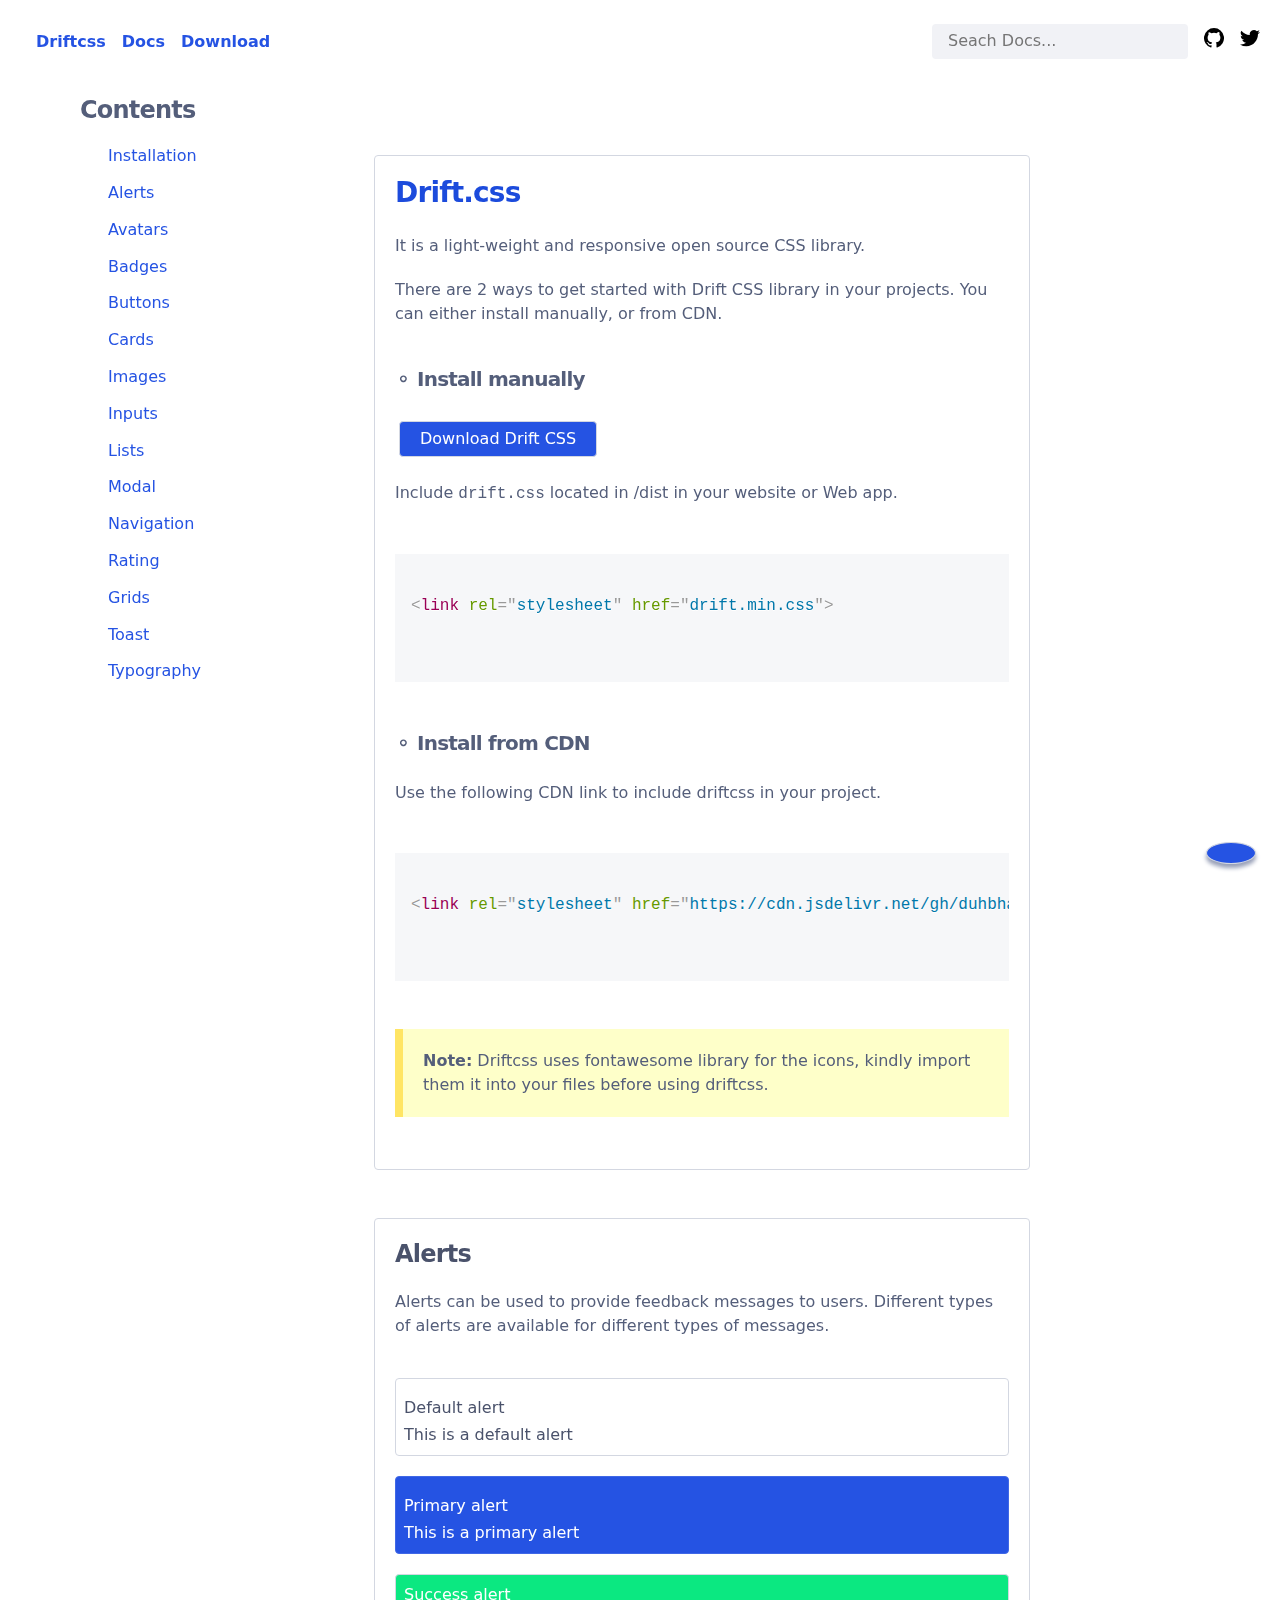
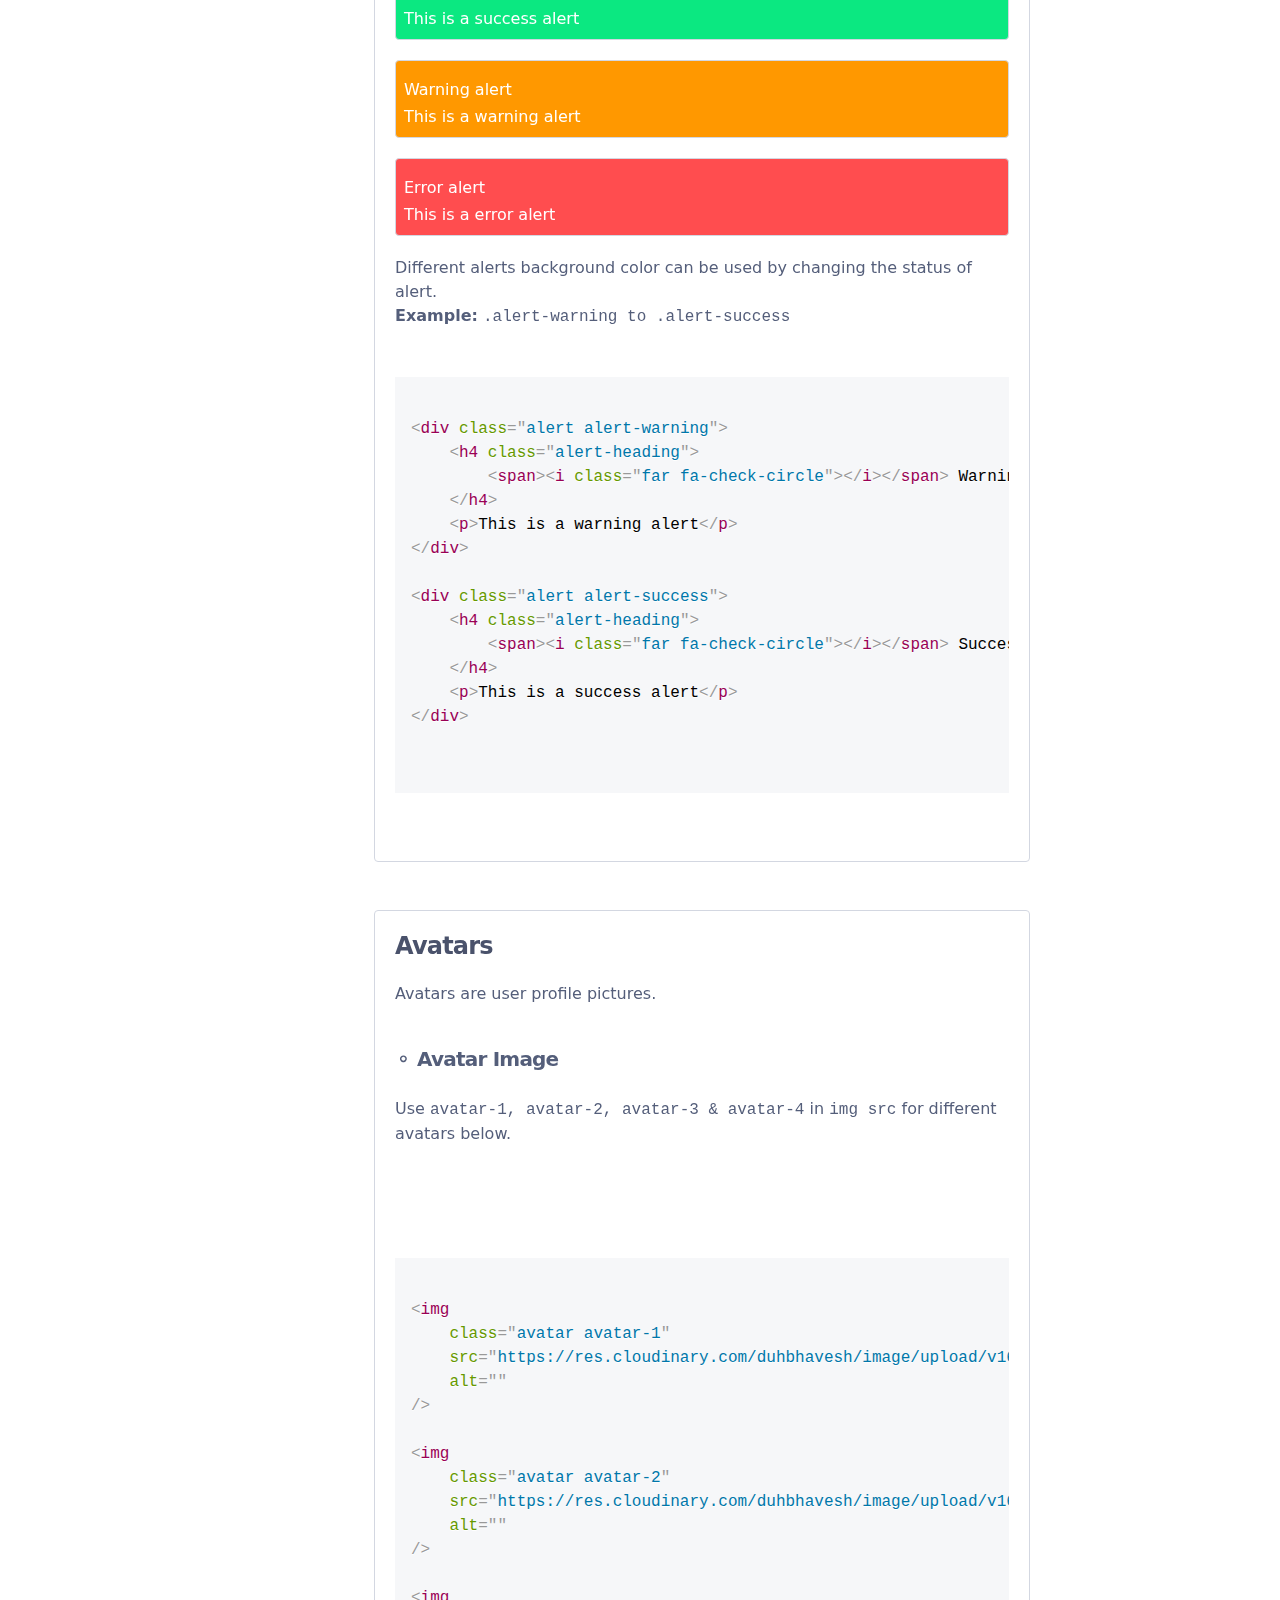
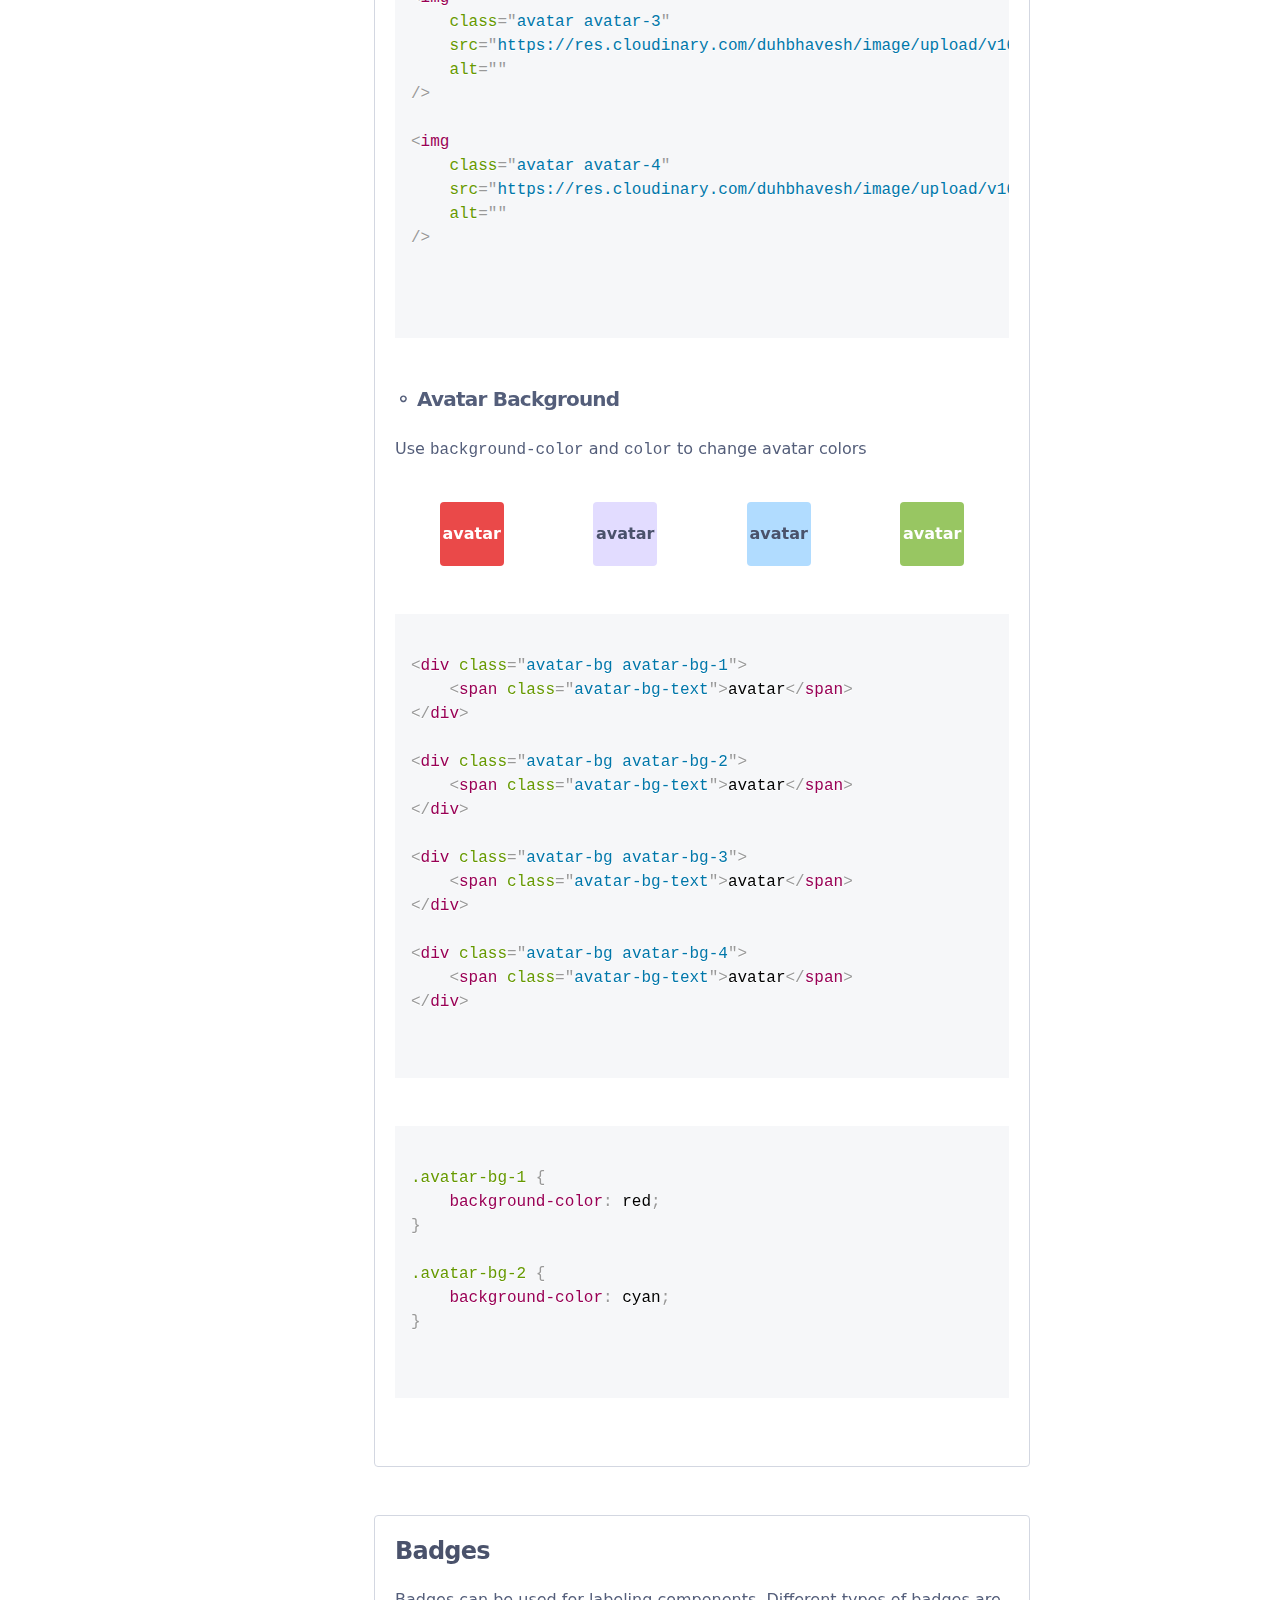
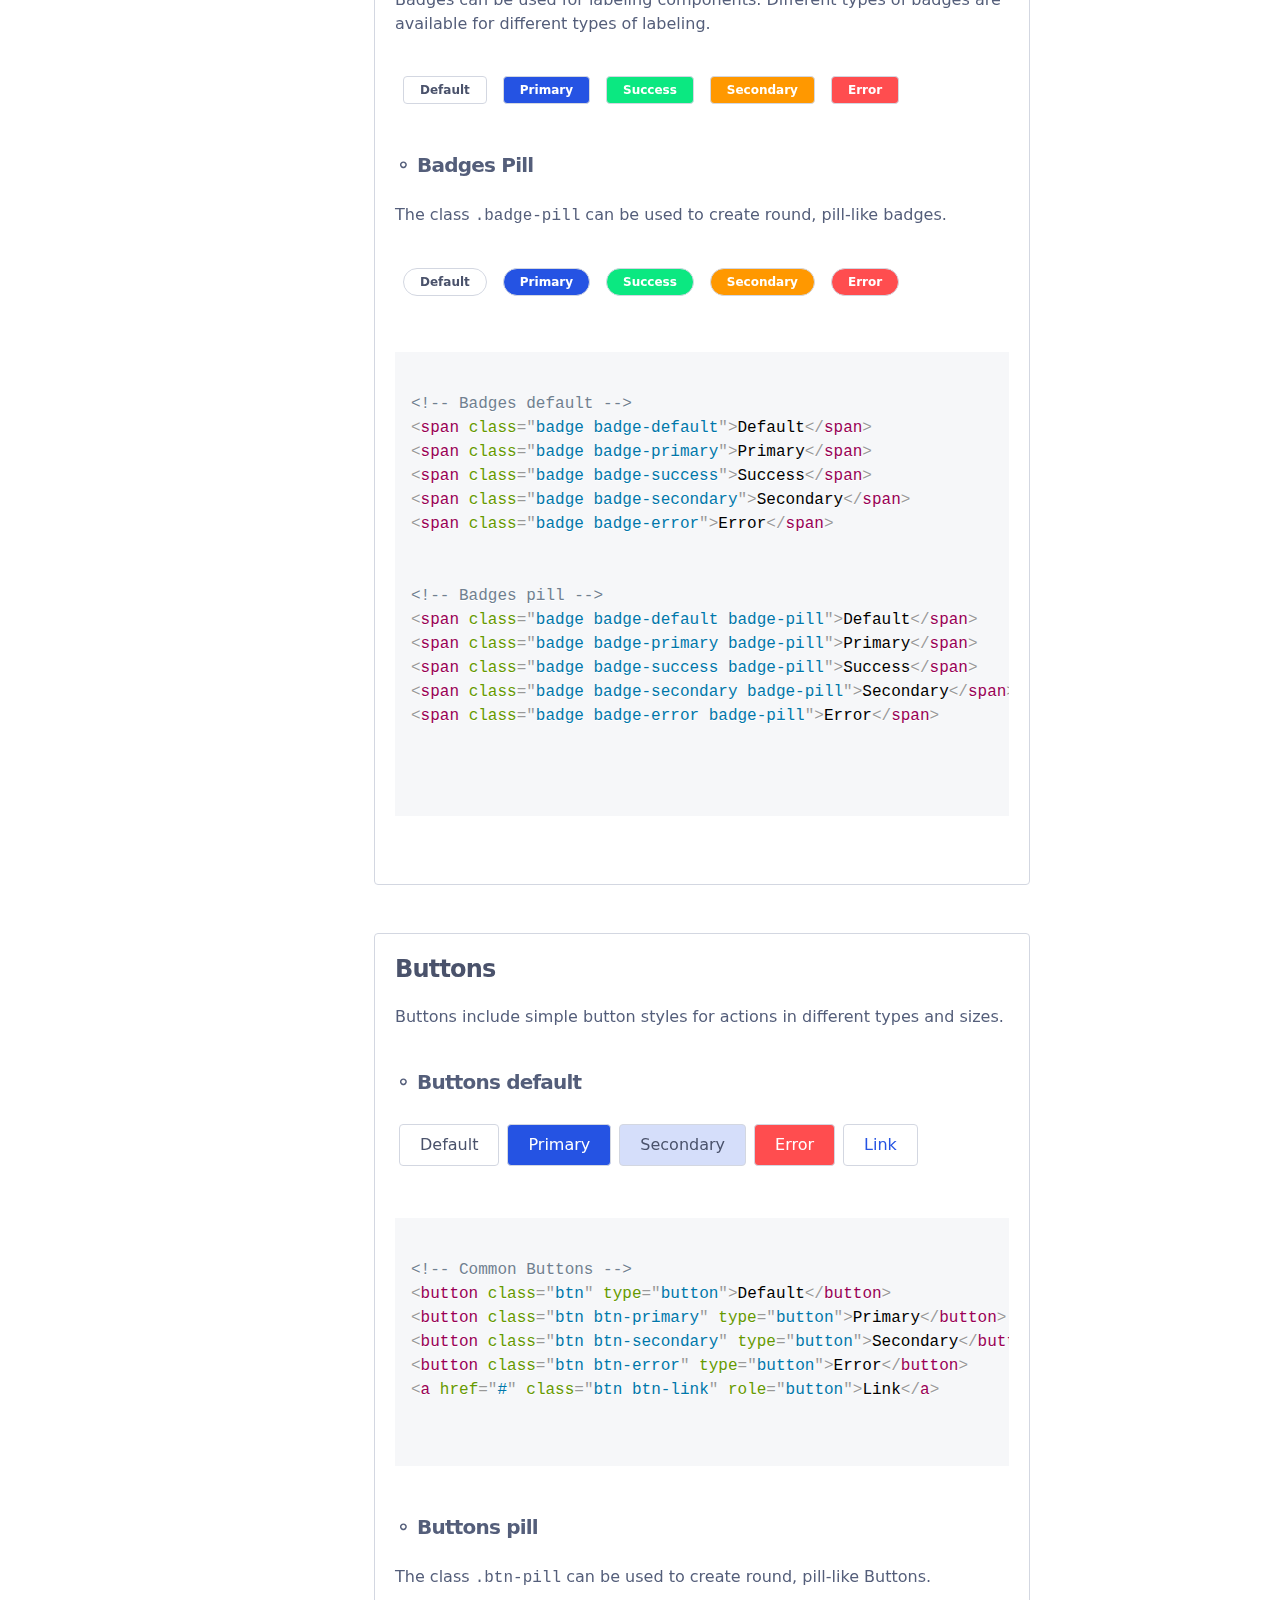
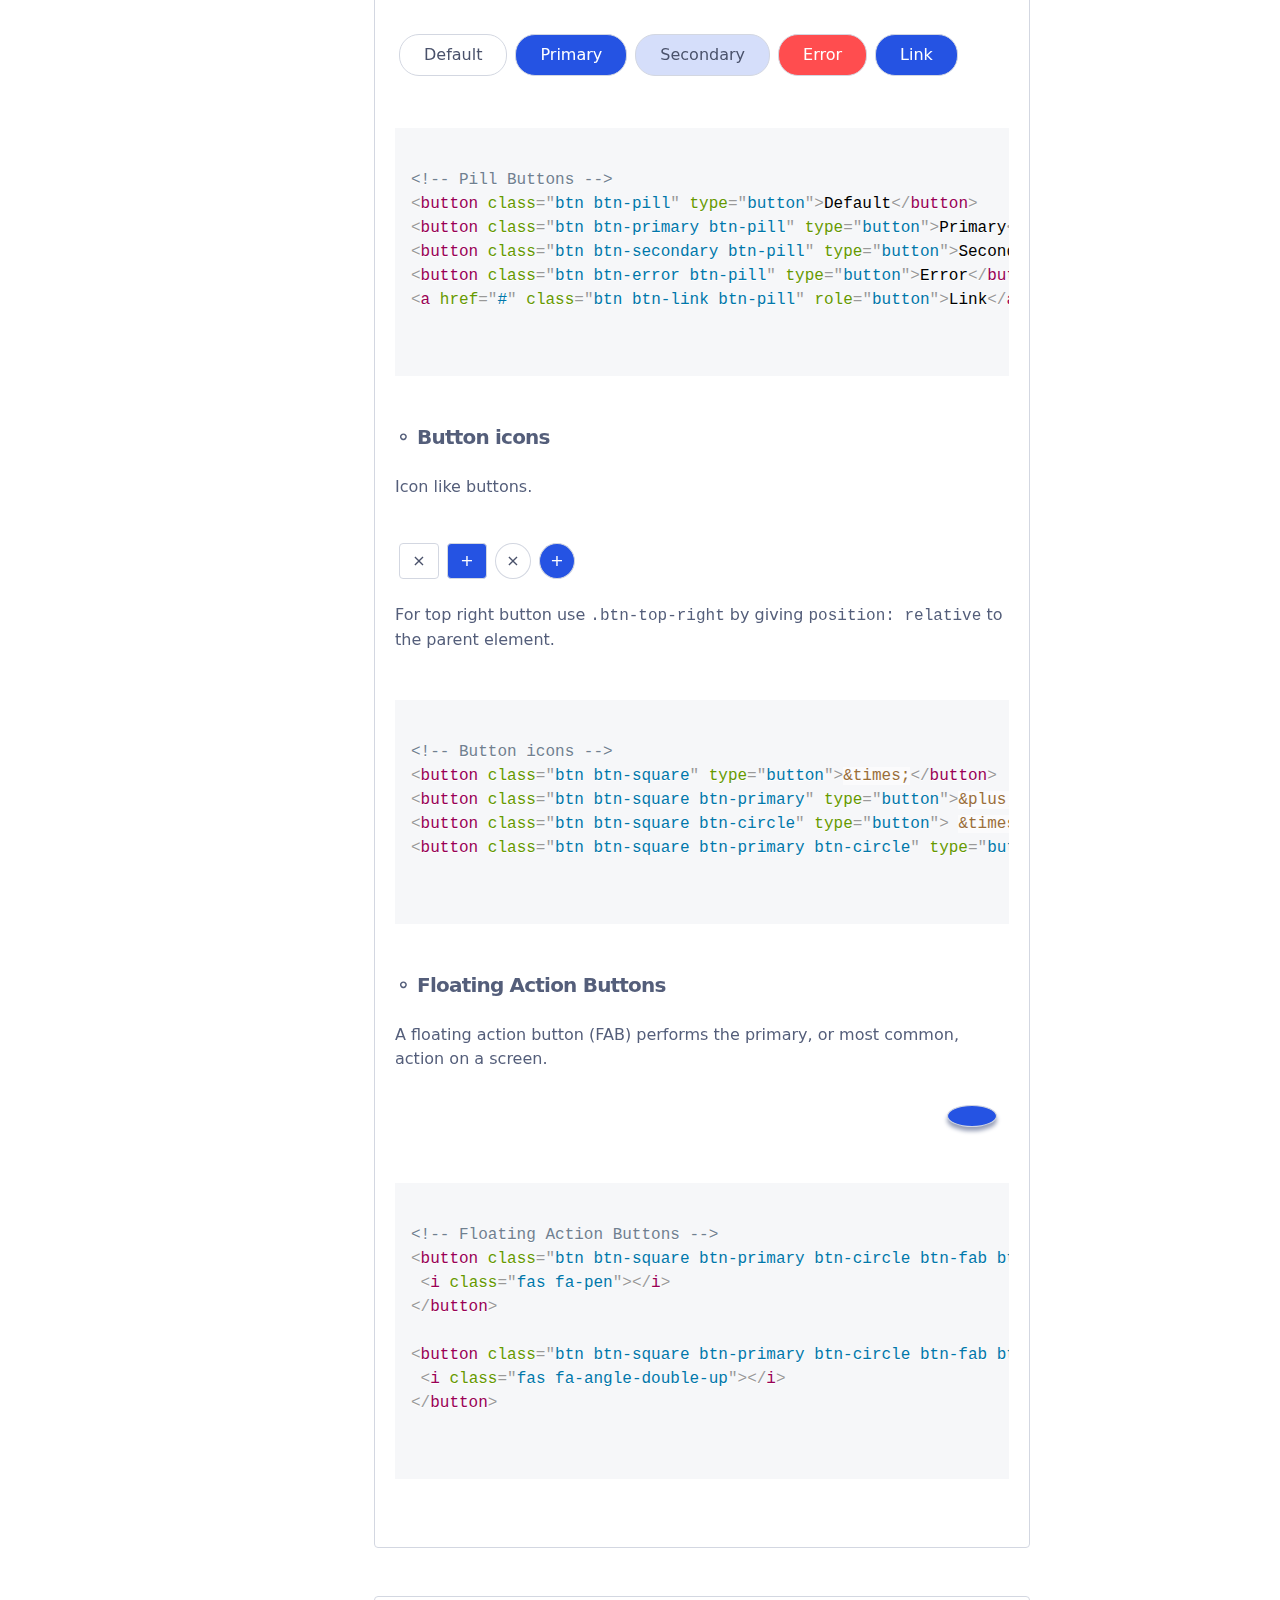
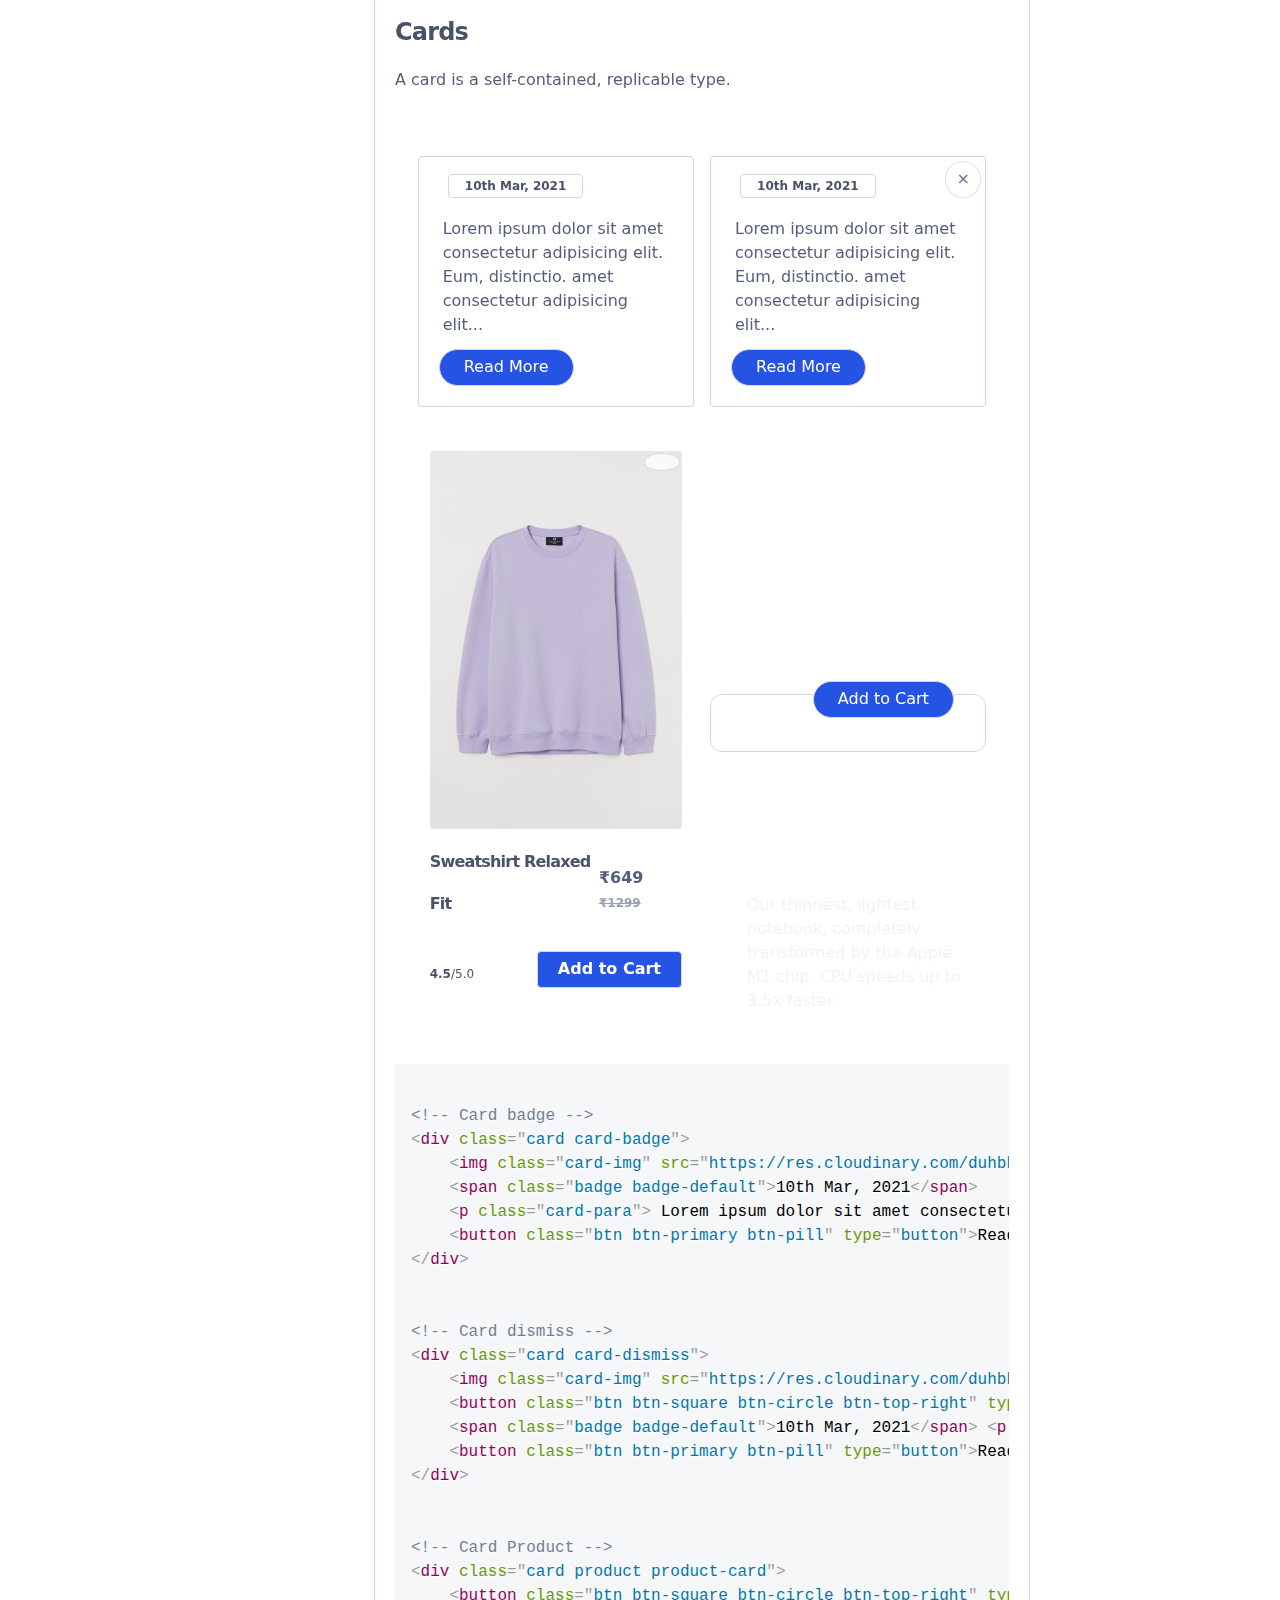
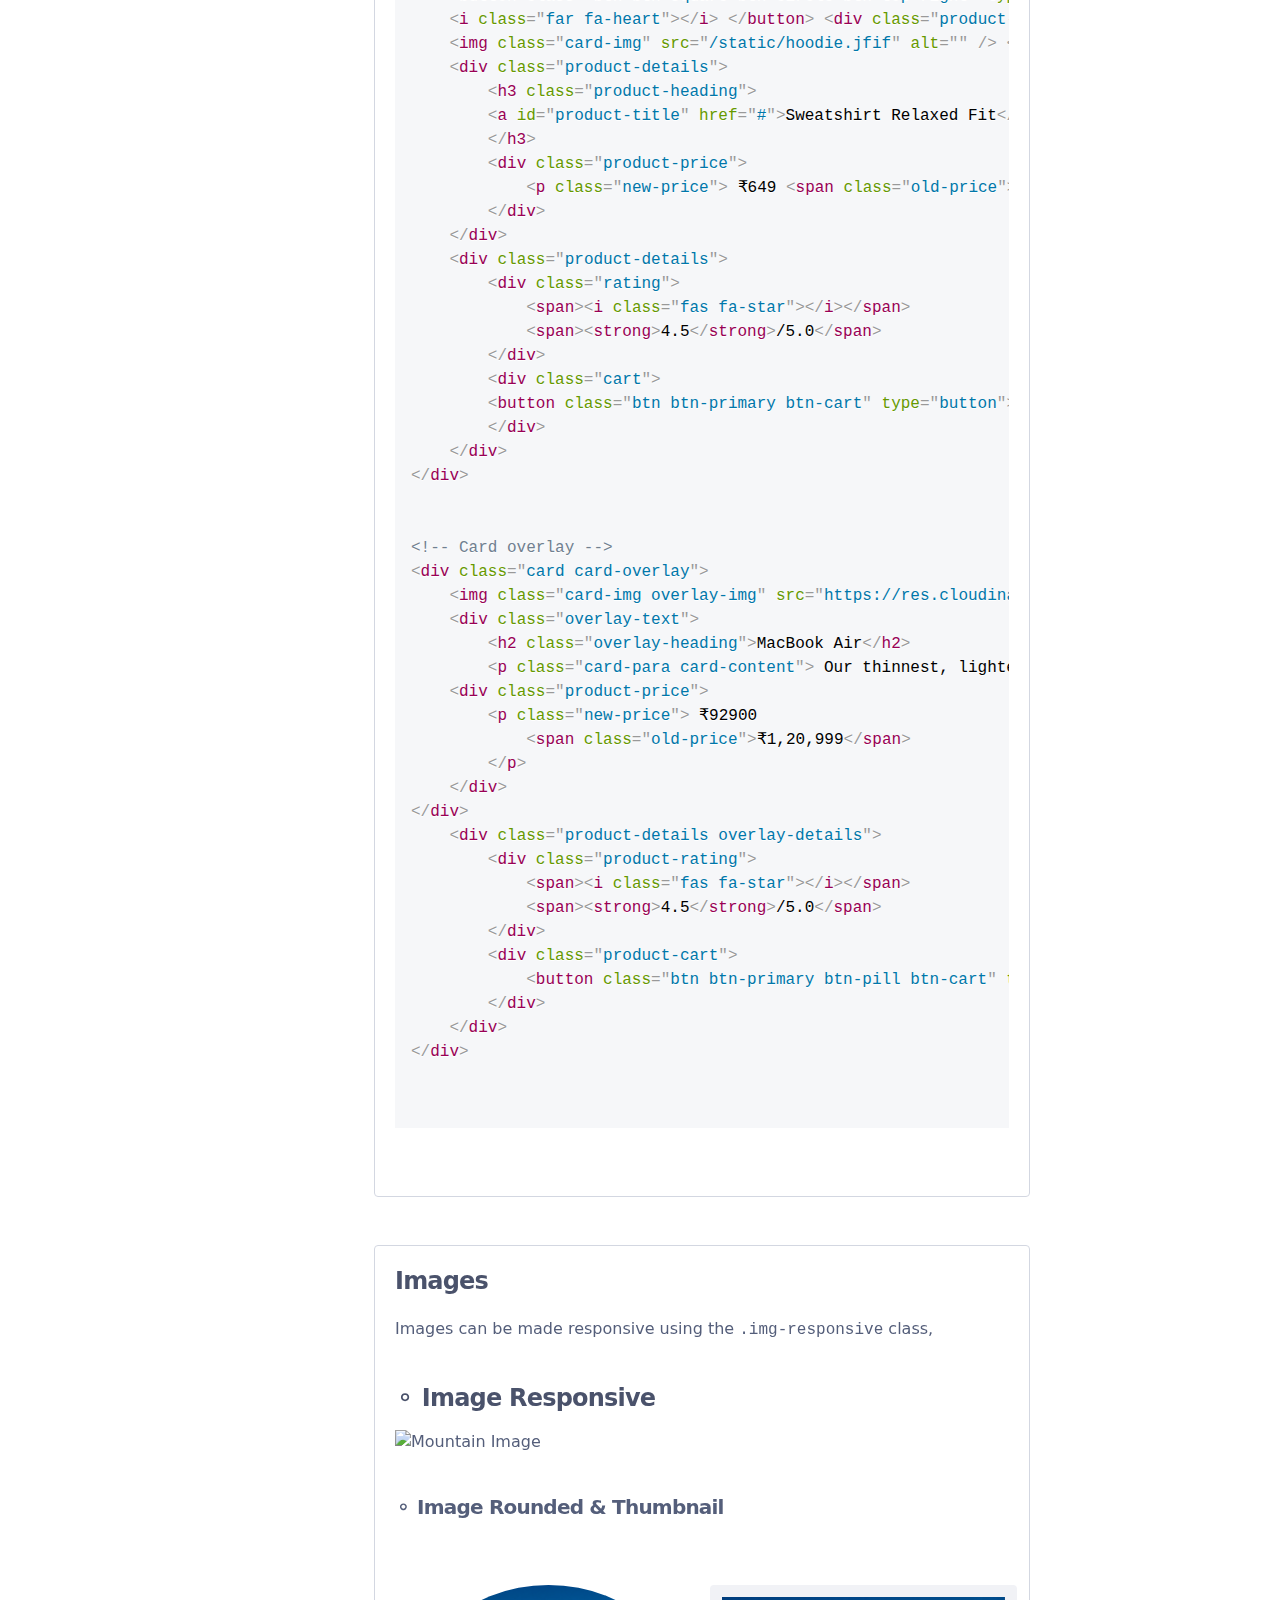
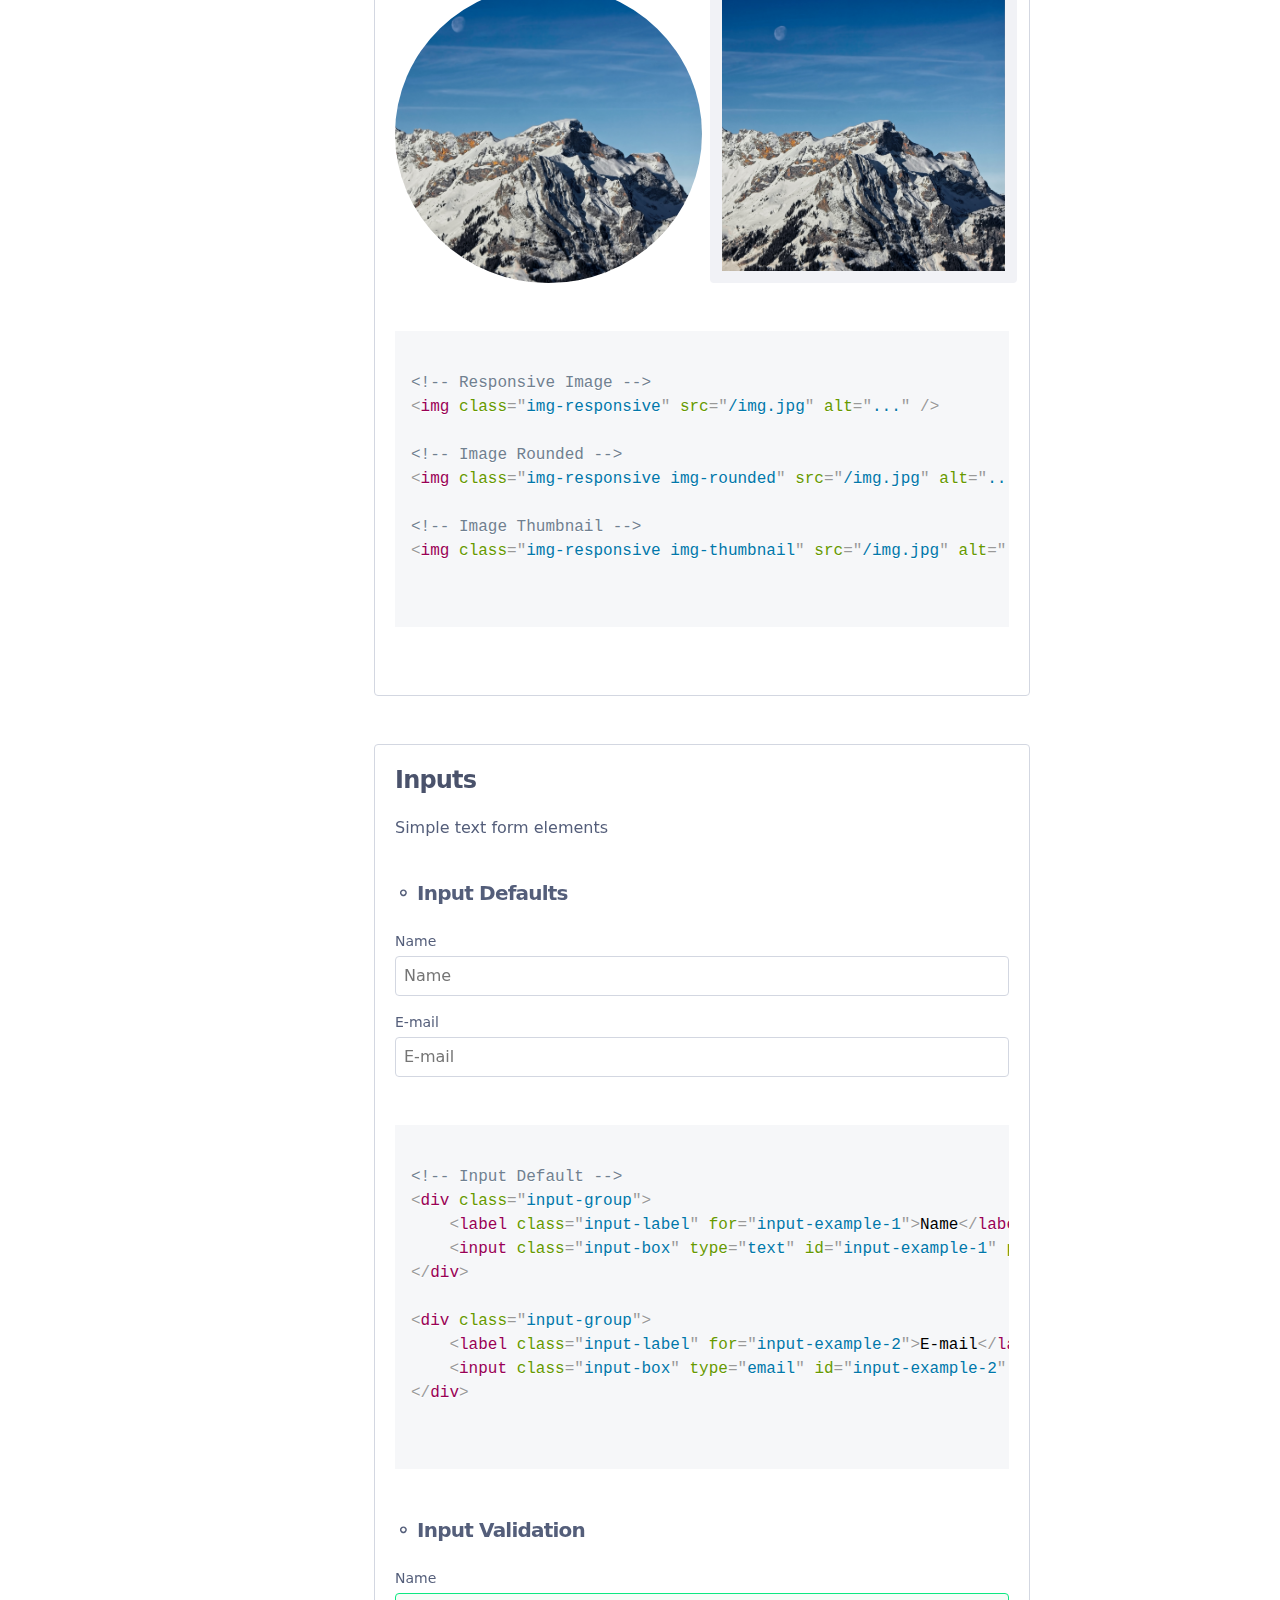
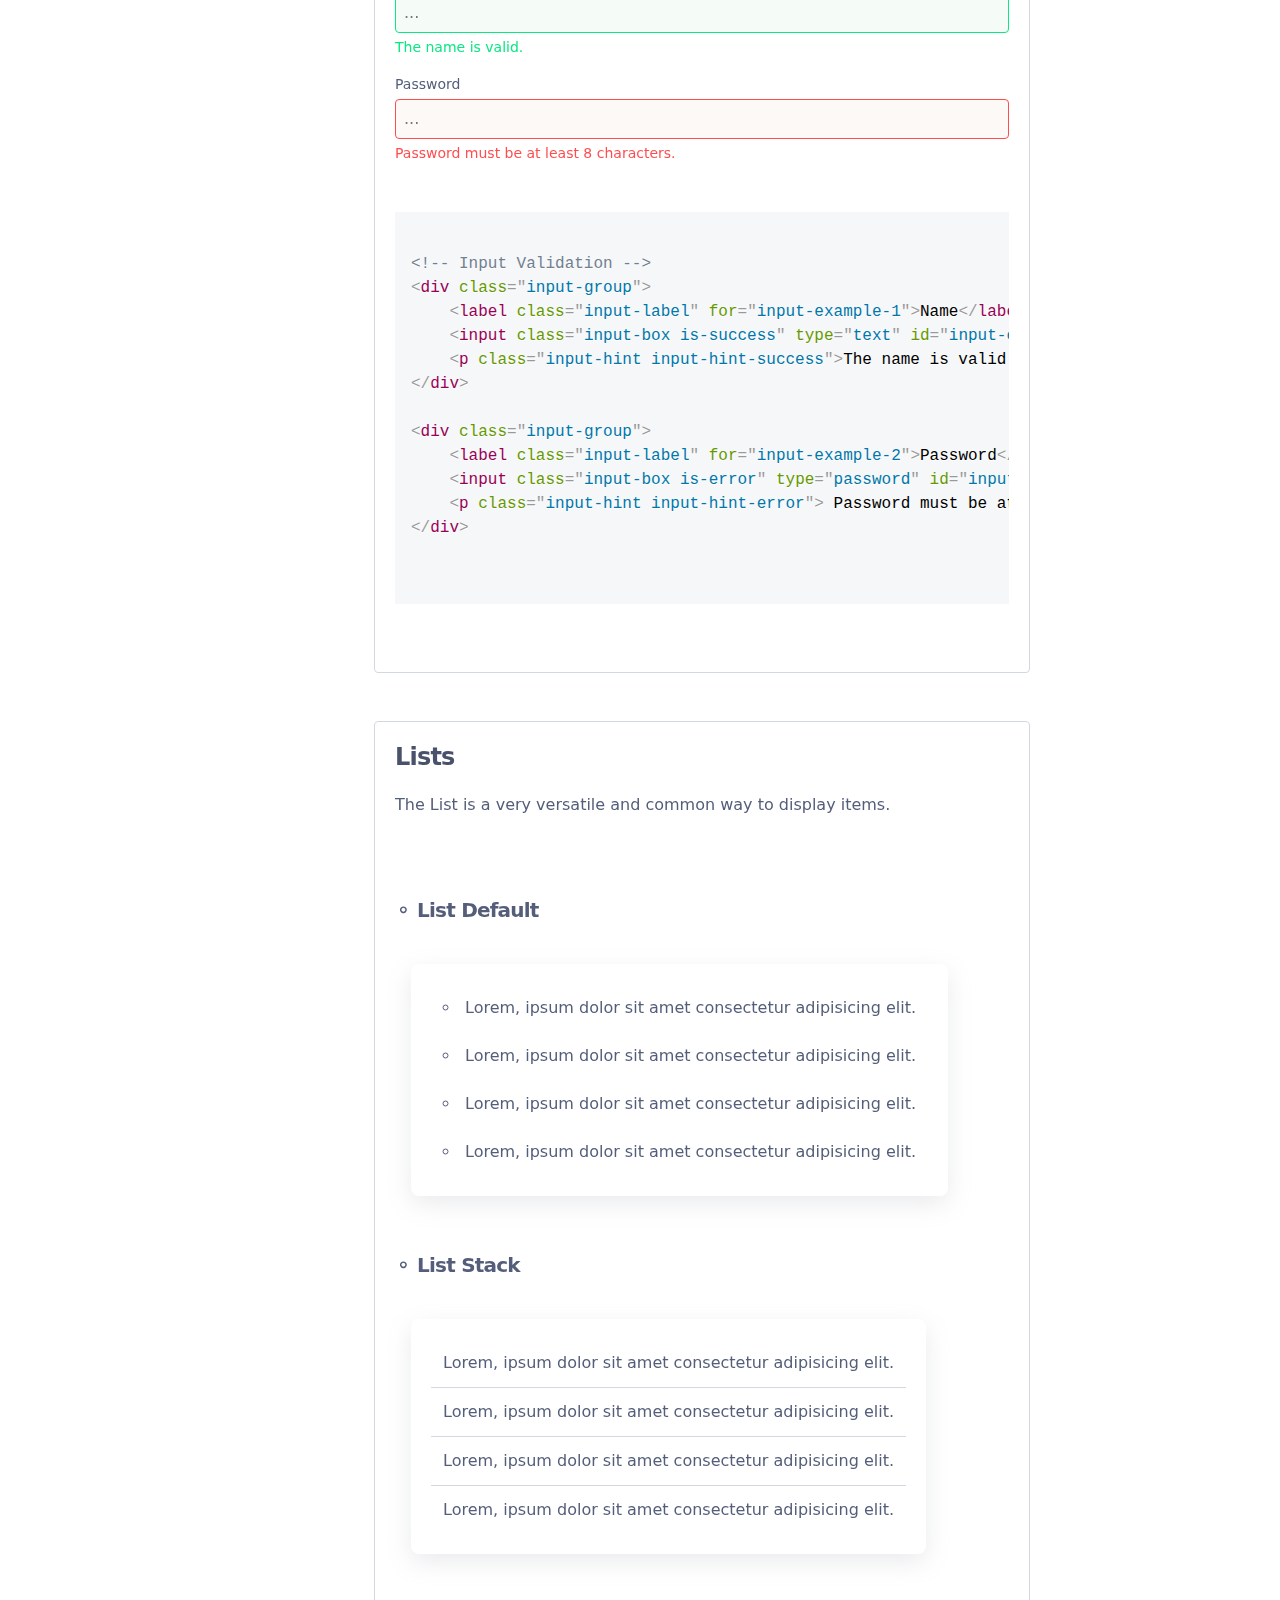
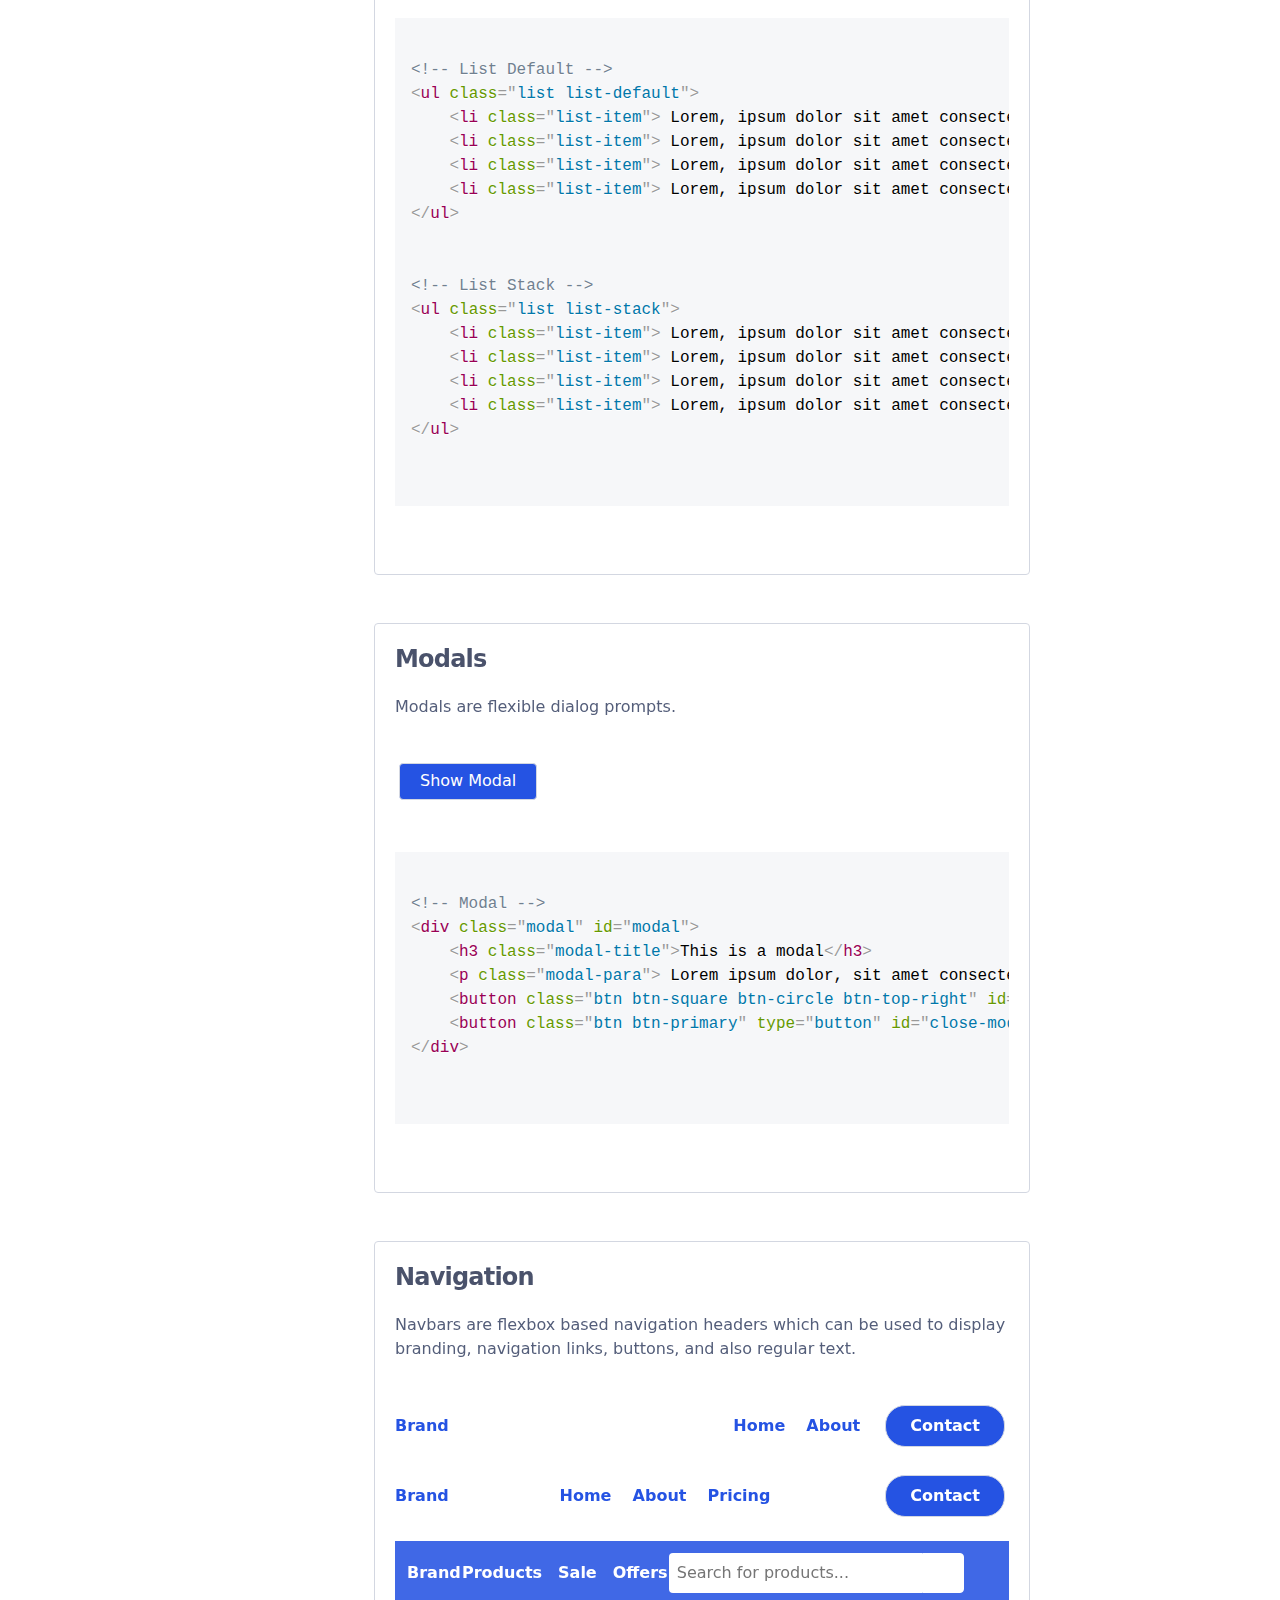
==== docs/documentation.html @ 27002855 "fix: nav styles" ====
<!DOCTYPE html>
<html lang="en">
   <head>
      <meta charset="UTF-8" />
      <meta http-equiv="X-UA-Compatible" content="IE=edge" />
      <meta name="viewport" content="width=device-width, initial-scale=1.0" />
      <title>Driftcss | Documentation</title>
      <link rel="stylesheet" href="/css/drift.css" />
      <link rel="stylesheet" href="/css/index.css" />
      <link rel="stylesheet" href="/css/docs.css" />
      <link rel="stylesheet" href="/prism.css" />
      <script defer src="/prism.js"></script>
      <script
         defer
         src="https://kit.fontawesome.com/05f7314c5e.js"
         crossorigin="anonymous"
      ></script>
   </head>
   <body>
      <header>
         <div class="container">
            <nav class="row nav">
               <div class="nav-left">
                  <ul class="nav-links">
                     <li class="nav-link"><a href="/">Driftcss</a></li>
                     <li class="nav-link">
                        <a href="/docs/documentation.html">Docs</a>
                     </li>
                     <li class="nav-link">
                        <a href="/docs/documentation.html">Download</a>
                     </li>
                  </ul>
               </div>
               <div class="nav-right">
                  <form action="/" id="docsearch">
                     <input
                        id="docsearch-input"
                        placeholder="Seach Docs..."
                        type="search"
                     />
                  </form>
                  <ul class="nav-links social-icons hide">
                     <li class="nav-link">
                        <a href="https://github.com/duhbhavesh/driftcss"
                           ><img
                              class="social-icon"
                              src="/docs/img/homepage/github.svg"
                              alt="Github"
                        /></a>
                     </li>
                     <li class="nav-link">
                        <a href="https://twitter.com"
                           ><img
                              class="social-icon"
                              src="/docs/img/homepage/twitter.svg"
                              alt="Twitter"
                        /></a>
                     </li>
                  </ul>
               </div>
            </nav>
            <button
               onclick="scrollToTop()"
               class="btn btn-square btn-primary btn-circle btn-fab btn-fab-arrow"
            >
               <i class="fas fa-angle-double-up"></i>
            </button>
         </div>
      </header>
      <aside class="container sidebar">
         <div class="docs-nav">
            <h3 class="docs-nav-title">Contents</h3>
            <div class="components">
               <div class="component">
                  <a class="docs-nav-link" href="#installation">Installation</a>
               </div>
               <div class="component">
                  <a class="docs-nav-link" href="#alerts">Alerts</a>
               </div>
               <div class="component">
                  <a class="docs-nav-link" href="#avatars">Avatars</a>
               </div>
               <div class="component">
                  <a class="docs-nav-link" href="#badges">Badges</a>
               </div>
               <div class="component">
                  <a class="docs-nav-link" href="#buttons">Buttons</a>
               </div>
               <div class="component">
                  <a class="docs-nav-link" href="#cards">Cards</a>
               </div>
               <div class="component">
                  <a class="docs-nav-link" href="#images">Images</a>
               </div>
               <div class="component">
                  <a class="docs-nav-link" href="#inputs">Inputs</a>
               </div>
               <div class="component">
                  <a class="docs-nav-link" href="#lists">Lists</a>
               </div>
               <div class="component">
                  <a class="docs-nav-link" href="#modals">Modal</a>
               </div>
               <div class="component">
                  <a class="docs-nav-link" href="#navigation">Navigation</a>
               </div>
               <div class="component">
                  <a class="docs-nav-link" href="#rating">Rating</a>
               </div>
               <div class="component">
                  <a class="docs-nav-link" href="#grids">Grids</a>
               </div>
               <div class="component">
                  <a class="docs-nav-link" href="#toast">Toast</a>
               </div>
               <div class="component">
                  <a class="docs-nav-link" href="#typography">Typography</a>
               </div>
            </div>
         </div>
      </aside>
      <main class="docs-content">
         <section class="section-doc" id="installation">
            <h1 class="docs-title">Drift.css</h1>
            <p class="docs-para">
               It is a light-weight and responsive open source CSS library.
            </p>
            <p class="docs-para">
               There are 2 ways to get started with Drift CSS library in your
               projects. You can either install manually, or from CDN.
            </p>
            <h4 class="docs-heading">&#9900; Install manually</h4>
            <button
               class="btn btn-primary"
               type="submit"
               onclick="window.open('https://github.com/duhbhavesh/driftcss/releases/download/1.0.0/drift.min.css')"
            >
               Download Drift CSS
            </button>

            <p class="docs-para">
               Include <code>drift.css</code> located in /dist in your website
               or Web app.
            </p>
            <div class="code-toolbar">
               <pre id="code" class="code">
						<code class="lang-html">
&lt;link rel=&quot;stylesheet&quot; href=&quot;drift.min.css&quot;&gt;
						</code>
					</pre>
            </div>
            <h4 class="docs-heading">&#9900; Install from CDN</h4>
            <p class="docs-para">
               Use the following CDN link to include driftcss in your project.
            </p>
            <div class="code-toolbar">
               <pre id="code" class="code">
						<code class="lang-html">
&lt;link rel=&quot;stylesheet&quot; href=&quot;https://cdn.jsdelivr.net/gh/duhbhavesh/driftcss@master/css/minified/drift.min.css&quot;&gt;
						</code>
					</pre>
            </div>

            <p class="component-details note">
               <b>Note:</b> Driftcss uses fontawesome library for the icons,
               kindly import them it into your files before using driftcss.
            </p>
         </section>
         <section class="section-doc" id="alerts">
            <h3 class="component-title">Alerts</h3>
            <p class="component-details">
               Alerts can be used to provide feedback messages to users.
               Different types of alerts are available for different types of
               messages.
            </p>
            <div class="alert alert-default">
               <span class="alert-heading">
                  <span><i class="fas fa-info-circle"></i> Default alert </span>
               </span>
               <p>This is a default alert</p>
            </div>
            <div class="alert alert-primary">
               <span class="alert-heading">
                  <span><i class="fas fa-info-circle"></i></span> Primary alert
               </span>
               <p>This is a primary alert</p>
            </div>
            <div class="alert alert-success">
               <span class="alert-heading">
                  <span><i class="far fa-check-circle"></i></span> Success alert
               </span>
               <p>This is a success alert</p>
            </div>
            <div class="alert alert-warning">
               <span class="alert-heading">
                  <span><i class="fas fa-exclamation-triangle"></i></span>
                  Warning alert
               </span>
               <p>This is a warning alert</p>
            </div>
            <div class="alert alert-error">
               <span class="alert-heading">
                  <span><i class="fas fa-exclamation-circle"></i></span>
                  Error alert
               </span>
               <p>This is a error alert</p>
            </div>

            <p class="component-details">
               Different alerts background color can be used by changing the
               status of alert.
               <br />
               <b>Example:</b>
               <code>.alert-warning to .alert-success </code>
            </p>
            <div class="code-toolbar">
               <pre id="code" class="code">
						<code class="lang-html">
&lt;div class=&quot;alert alert-warning&quot;&gt; 
	&lt;h4 class=&quot;alert-heading&quot;&gt; 
		&lt;span&gt;&lt;i class=&quot;far fa-check-circle&quot;&gt;&lt;/i&gt;&lt;/span&gt; Warning alert 
	&lt;/h4&gt; 
	&lt;p&gt;This is a warning alert&lt;/p&gt; 
&lt;/div&gt;

&lt;div class=&quot;alert alert-success&quot;&gt; 
	&lt;h4 class=&quot;alert-heading&quot;&gt; 
		&lt;span&gt;&lt;i class=&quot;far fa-check-circle&quot;&gt;&lt;/i&gt;&lt;/span&gt; Success alert 
	&lt;/h4&gt; 
	&lt;p&gt;This is a success alert&lt;/p&gt; 
&lt;/div&gt;
						</code>
					</pre>
            </div>
         </section>
         <section class="section-doc" id="avatars">
            <h3 class="component-title">Avatars</h3>
            <p class="component-details">Avatars are user profile pictures.</p>
            <h4 class="component-heading">&#9900; Avatar Image</h4>
            <p class="component-details">
               Use <code>avatar-1, avatar-2, avatar-3 & avatar-4</code> in
               <code>img src</code> for different avatars below.
            </p>
            <ul class="avatars-default">
               <li class="avatar-item">
                  <img
                     class="avatar avatar-1"
                     src="https://res.cloudinary.com/duhbhavesh/image/upload/v1615884024/driftcss/static/avatar-1.png"
                     alt=""
                  />
               </li>
               <li class="avatar-item">
                  <img
                     class="avatar avatar-2"
                     src="https://res.cloudinary.com/duhbhavesh/image/upload/v1615884024/driftcss/static/avatar-2.png"
                     alt=""
                  />
               </li>
               <li class="avatar-item">
                  <img
                     class="avatar avatar-3"
                     src="https://res.cloudinary.com/duhbhavesh/image/upload/v1615884024/driftcss/static/avatar-3.png"
                     alt=""
                  />
               </li>
               <li class="avatar-item">
                  <img
                     class="avatar avatar-4"
                     src="https://res.cloudinary.com/duhbhavesh/image/upload/v1615884024/driftcss/static/avatar-4.png"
                     alt=""
                  />
               </li>
            </ul>
            <div class="code-toolbar">
               <pre id="code" class="code">
						<code class="lang-html">
&lt;img 
	class=&quot;avatar avatar-1&quot; 
	src=&quot;https://res.cloudinary.com/duhbhavesh/image/upload/v1615884024/driftcss/static/avatar-1.png&quot; 
	alt=&quot;&quot; 
/&gt;

&lt;img 
	class=&quot;avatar avatar-2&quot; 
	src=&quot;https://res.cloudinary.com/duhbhavesh/image/upload/v1615884024/driftcss/static/avatar-2.png&quot; 
	alt=&quot;&quot; 
/&gt; 

&lt;img 
	class=&quot;avatar avatar-3&quot; 
	src=&quot;https://res.cloudinary.com/duhbhavesh/image/upload/v1615884024/driftcss/static/avatar-3.png&quot; 
	alt=&quot;&quot; 
/&gt; 

&lt;img 
	class=&quot;avatar avatar-4&quot; 
	src=&quot;https://res.cloudinary.com/duhbhavesh/image/upload/v1615884024/driftcss/static/avatar-4.png&quot; 
	alt=&quot;&quot; 
/&gt; 

						</code>
					</pre>
            </div>
            <h4 class="component-heading">&#9900; Avatar Background</h4>
            <p class="component-details">
               Use <code>background-color</code> and <code>color</code> to
               change avatar colors
            </p>
            <div class="avatars-bg">
               <div class="avatar-bg avatar-bg-1">
                  <span class="avatar-bg-text">avatar</span>
               </div>
               <div class="avatar-bg avatar-bg-2">
                  <span class="avatar-bg-text">avatar</span>
               </div>
               <div class="avatar-bg avatar-bg-3">
                  <span class="avatar-bg-text">avatar</span>
               </div>
               <div class="avatar-bg avatar-bg-4">
                  <span class="avatar-bg-text">avatar</span>
               </div>
            </div>
            <div class="code-toolbar">
               <pre id="code" class="code">
						<code class="lang-html">
&lt;div class=&quot;avatar-bg avatar-bg-1&quot;&gt; 
	&lt;span class=&quot;avatar-bg-text&quot;&gt;avatar&lt;/span&gt; 
&lt;/div&gt;

&lt;div class=&quot;avatar-bg avatar-bg-2&quot;&gt; 
	&lt;span class=&quot;avatar-bg-text&quot;&gt;avatar&lt;/span&gt; 
&lt;/div&gt;

&lt;div class=&quot;avatar-bg avatar-bg-3&quot;&gt; 
	&lt;span class=&quot;avatar-bg-text&quot;&gt;avatar&lt;/span&gt; 
&lt;/div&gt;

&lt;div class=&quot;avatar-bg avatar-bg-4&quot;&gt; 
	&lt;span class=&quot;avatar-bg-text&quot;&gt;avatar&lt;/span&gt; 
&lt;/div&gt;
						</code>
					</pre>
            </div>
            <div class="code-toolbar">
               <pre id="code" class="code">
						<code class="lang-css">
.avatar-bg-1 {
	background-color: red;
}

.avatar-bg-2 {
	background-color: cyan;
}							
						</code>
					</pre>
            </div>
         </section>
         <section class="section-doc" id="badges">
            <h3 class="component-title">Badges</h3>
            <p class="component-details">
               Badges can be used for labeling components. Different types of
               badges are available for different types of labeling.
            </p>
            <div class="badges">
               <span class="badge badge-default">Default</span>
               <span class="badge badge-primary">Primary</span>
               <span class="badge badge-success">Success</span>
               <span class="badge badge-secondary">Secondary</span>
               <span class="badge badge-error">Error</span>
            </div>
            <h4 class="component-heading">&#9900; Badges Pill</h4>
            <p class="component-details">
               The class <code>.badge-pill</code> can be used to create round,
               pill-like badges.
            </p>
            <div class="badges-pill">
               <span class="badge badge-default badge-pill">Default</span>
               <span class="badge badge-primary badge-pill">Primary</span>
               <span class="badge badge-success badge-pill">Success</span>
               <span class="badge badge-secondary badge-pill">Secondary</span>
               <span class="badge badge-error badge-pill">Error</span>
            </div>
            <div class="code-toolbar">
               <pre id="code" class="code">
						<code class="lang-html">
&lt;!-- Badges default --&gt; 
&lt;span class=&quot;badge badge-default&quot;&gt;Default&lt;/span&gt; 
&lt;span class=&quot;badge badge-primary&quot;&gt;Primary&lt;/span&gt; 
&lt;span class=&quot;badge badge-success&quot;&gt;Success&lt;/span&gt;
&lt;span class=&quot;badge badge-secondary&quot;&gt;Secondary&lt;/span&gt;
&lt;span class=&quot;badge badge-error&quot;&gt;Error&lt;/span&gt;


&lt;!-- Badges pill --&gt; 
&lt;span class=&quot;badge badge-default badge-pill&quot;&gt;Default&lt;/span&gt; 
&lt;span class=&quot;badge badge-primary badge-pill&quot;&gt;Primary&lt;/span&gt; 
&lt;span class=&quot;badge badge-success badge-pill&quot;&gt;Success&lt;/span&gt;
&lt;span class=&quot;badge badge-secondary badge-pill&quot;&gt;Secondary&lt;/span&gt;
&lt;span class=&quot;badge badge-error badge-pill&quot;&gt;Error&lt;/span&gt;

						</code>
					</pre>
            </div>
         </section>
         <section class="section-doc" id="buttons">
            <h3 class="component-title">Buttons</h3>
            <p class="component-details">
               Buttons include simple button styles for actions in different
               types and sizes.
            </p>
            <h4 class="component-heading">&#9900; Buttons default</h4>
            <div class="buttons buttons-default">
               <button class="btn" type="button">Default</button>
               <button class="btn btn-primary" type="button">Primary</button>
               <button class="btn btn-secondary" type="button">
                  Secondary
               </button>
               <button class="btn btn-error" type="button">Error</button>
               <a href="#" class="btn btn-link" role="button">Link</a>
            </div>
            <div class="code-toolbar">
               <pre id="code" class="code">
						<code class="lang-html">
&lt;!-- Common Buttons --&gt; 
&lt;button class=&quot;btn&quot; type=&quot;button&quot;&gt;Default&lt;/button&gt; 
&lt;button class=&quot;btn btn-primary&quot; type=&quot;button&quot;&gt;Primary&lt;/button&gt; 
&lt;button class=&quot;btn btn-secondary&quot; type=&quot;button&quot;&gt;Secondary&lt;/button&gt; 
&lt;button class=&quot;btn btn-error&quot; type=&quot;button&quot;&gt;Error&lt;/button&gt; 
&lt;a href=&quot;#&quot; class=&quot;btn btn-link&quot; role=&quot;button&quot;&gt;Link&lt;/a&gt;
						</code>
					</pre>
            </div>
            <h4 class="component-heading">&#9900; Buttons pill</h4>
            <p class="component-details">
               The class <code>.btn-pill</code> can be used to create round,
               pill-like Buttons.
            </p>
            <div class="buttons buttons-pills">
               <button class="btn btn-pill" type="button">Default</button>
               <button class="btn btn-primary btn-pill" type="button">
                  Primary
               </button>
               <button class="btn btn-secondary btn-pill" type="button">
                  Secondary
               </button>
               <button class="btn btn-error btn-pill" type="button">
                  Error
               </button>
               <a
                  href="#"
                  id="btn-link"
                  class="btn btn-primary btn-link btn-pill"
                  role="button"
                  >Link</a
               >
            </div>
            <div class="code-toolbar">
               <pre id="code" class="code">
						<code class="lang-html">
&lt;!-- Pill Buttons --&gt; 
&lt;button class=&quot;btn btn-pill&quot; type=&quot;button&quot;&gt;Default&lt;/button&gt; 
&lt;button class=&quot;btn btn-primary btn-pill&quot; type=&quot;button&quot;&gt;Primary&lt;/button&gt; 
&lt;button class=&quot;btn btn-secondary btn-pill&quot; type=&quot;button&quot;&gt;Secondary&lt;/button&gt; 
&lt;button class=&quot;btn btn-error btn-pill&quot; type=&quot;button&quot;&gt;Error&lt;/button&gt; 
&lt;a href=&quot;#&quot; class=&quot;btn btn-link btn-pill&quot; role=&quot;button&quot;&gt;Link&lt;/a&gt;
						</code>
					</pre>
            </div>
            <h4 class="component-heading">&#9900; Button icons</h4>
            <p class="component-details">Icon like buttons.</p>
            <div class="buttons buttons-icons">
               <button class="btn btn-square" type="button">&times;</button>
               <button class="btn btn-square btn-primary" type="button">
                  &plus;
               </button>
               <button class="btn btn-square btn-circle" type="button">
                  &times;
               </button>
               <button
                  class="btn btn-square btn-primary btn-circle"
                  type="button"
               >
                  &plus;
               </button>
            </div>
            <p class="component-details">
               For top right button use <code>.btn-top-right</code> by giving
               <code>position: relative</code> to the parent element.
            </p>
            <div class="code-toolbar">
               <pre id="code" class="code">
						<code class="lang-html">
&lt;!-- Button icons --&gt; 
&lt;button class=&quot;btn btn-square&quot; type=&quot;button&quot;&gt;&amp;times;&lt;/button&gt; 
&lt;button class=&quot;btn btn-square btn-primary&quot; type=&quot;button&quot;&gt;&amp;plus;&lt;/button&gt; 
&lt;button class=&quot;btn btn-square btn-circle&quot; type=&quot;button&quot;&gt; &amp;times;&lt;/button&gt; 
&lt;button class=&quot;btn btn-square btn-primary btn-circle&quot; type=&quot;button&quot;&gt;&amp;plus;&lt;/button&gt;
						</code>
					</pre>
            </div>
            <h4 class="component-heading">&#9900; Floating Action Buttons</h4>
            <p class="component-details">
               A floating action button (FAB) performs the primary, or most
               common, action on a screen.
            </p>
            <div class="buttons buttons-floats">
               <button
                  class="btn btn-square btn-primary btn-circle btn-fab btn-fab-edit"
               >
                  <i class="fas fa-pen"></i>
               </button>
            </div>
            <div class="code-toolbar">
               <pre id="code" class="code">
						<code class="lang-html">
&lt;!-- Floating Action Buttons --&gt; 
&lt;button class=&quot;btn btn-square btn-primary btn-circle btn-fab btn-fab-edit&quot; &gt;
 &lt;i class=&quot;fas fa-pen&quot;&gt;&lt;/i&gt; 
&lt;/button&gt;

&lt;button class=&quot;btn btn-square btn-primary btn-circle btn-fab btn-fab-arrow&quot; &gt; 
 &lt;i class=&quot;fas fa-angle-double-up&quot;&gt;&lt;/i&gt; 
&lt;/button&gt; 
						</code>
					</pre>
            </div>
         </section>
         <section class="section-doc" id="cards">
            <h3 class="component-title">Cards</h3>
            <p class="component-details">
               A card is a self-contained, replicable type.
            </p>
            <div class="cards">
               <div class="card card-badge">
                  <img
                     class="card-img"
                     src="https://res.cloudinary.com/duhbhavesh/image/upload/v1615908702/driftcss/static/card-1.jpg"
                     alt=""
                  />
                  <span class="badge badge-default">10th Mar, 2021</span>
                  <p class="card-para">
                     Lorem ipsum dolor sit amet consectetur adipisicing elit.
                     Eum, distinctio. amet consectetur adipisicing elit...
                  </p>
                  <button class="btn btn-primary btn-pill" type="button">
                     Read More
                  </button>
               </div>
               <div class="card card-dismiss">
                  <img
                     class="card-img"
                     src="https://res.cloudinary.com/duhbhavesh/image/upload/v1615911023/driftcss/static/card-3.jpg"
                     alt=""
                  />
                  <button
                     class="btn btn-square btn-circle btn-top-right"
                     type="button"
                  >
                     &times;
                  </button>
                  <span class="badge badge-default">10th Mar, 2021</span>
                  <p class="card-para">
                     Lorem ipsum dolor sit amet consectetur adipisicing elit.
                     Eum, distinctio. amet consectetur adipisicing elit...
                  </p>
                  <button class="btn btn-primary btn-pill" type="button">
                     Read More
                  </button>
               </div>
               <div class="card product product-card">
                  <button
                     class="btn btn-square btn-circle btn-top-right"
                     type="button"
                  >
                     <i class="far fa-heart"></i>
                  </button>
                  <div class="product-image">
                     <img class="card-img" src="/static/hoodie.jfif" alt="" />
                  </div>
                  <div class="product-details">
                     <h3 class="product-heading">
                        <a id="product-title" href="#"
                           >Sweatshirt Relaxed Fit</a
                        >
                     </h3>
                     <div class="product-price">
                        <p class="new-price">
                           ₹649 <span class="old-price">₹1299</span>
                        </p>
                     </div>
                  </div>
                  <div class="product-details">
                     <div class="rating">
                        <span><i class="fas fa-star"></i></span>
                        <span><strong>4.5</strong>/5.0</span>
                     </div>

                     <div class="cart">
                        <button class="btn btn-primary btn-cart" type="button">
                           Add to Cart
                        </button>
                     </div>
                  </div>
               </div>
               <div class="card card-overlay">
                  <img
                     class="card-img overlay-img"
                     src="https://res.cloudinary.com/duhbhavesh/image/upload/v1616150651/driftcss/static/card-img-4.jpg"
                     alt=""
                  />
                  <div class="overlay-text">
                     <h2 class="overlay-heading">MacBook Air</h2>
                     <p class="card-para card-content">
                        Our thinnest, lightest notebook, completely transformed
                        by the Apple M1 chip. CPU speeds up to 3.5x faster.
                     </p>
                     <div class="product-price">
                        <p class="new-price">
                           ₹92900
                           <span class="old-price">₹1,20,999</span>
                        </p>
                     </div>
                  </div>
                  <div class="product-details overlay-details">
                     <div class="product-rating">
                        <span><i class="fas fa-star"></i></span>
                        <span><strong>4.5</strong>/5.0</span>
                     </div>

                     <div class="product-cart">
                        <button
                           class="btn btn-primary btn-pill btn-cart"
                           type="button"
                        >
                           Add to Cart
                        </button>
                     </div>
                  </div>
               </div>
            </div>
            <div class="code-toolbar">
               <pre id="code" class="code">
						<code class="lang-html">
&lt;!-- Card badge --&gt; 
&lt;div class=&quot;card card-badge&quot;&gt; 
	&lt;img class=&quot;card-img&quot; src=&quot;https://res.cloudinary.com/duhbhavesh/image/upload/v1615908702/driftcss/static/card-1.jpg&quot; alt=&quot;&quot; /&gt; 
	&lt;span class=&quot;badge badge-default&quot;&gt;10th Mar, 2021&lt;/span&gt; 
	&lt;p class=&quot;card-para&quot;&gt; Lorem ipsum dolor sit amet consectetur adipisicing elit. Eum, distinctio. amet consectetur adipisicing elit... &lt;/p&gt; 
	&lt;button class=&quot;btn btn-primary btn-pill&quot; type=&quot;button&quot;&gt;Read More&lt;/button&gt; 
&lt;/div&gt;


&lt;!-- Card dismiss --&gt; 
&lt;div class=&quot;card card-dismiss&quot;&gt; 
	&lt;img class=&quot;card-img&quot; src=&quot;https://res.cloudinary.com/duhbhavesh/image/upload/v1615911023/driftcss/static/card-3.jpg&quot; alt=&quot;&quot; /&gt; 
	&lt;button class=&quot;btn btn-square btn-circle btn-top-right&quot; type=&quot;button&quot; &gt; &amp;times; &lt;/button&gt; 
	&lt;span class=&quot;badge badge-default&quot;&gt;10th Mar, 2021&lt;/span&gt; &lt;p class=&quot;card-para&quot;&gt; Lorem ipsum dolor sit amet consectetur adipisicing elit. Eum, distinctio. amet consectetur adipisicing elit... &lt;/p&gt; 
	&lt;button class=&quot;btn btn-primary btn-pill&quot; type=&quot;button&quot;&gt;Read More&lt;/button&gt; 
&lt;/div&gt;


&lt;!-- Card Product --&gt; 
&lt;div class=&quot;card product product-card&quot;&gt; 
	&lt;button class=&quot;btn btn-square btn-circle btn-top-right&quot; type=&quot;button&quot; &gt; 
	&lt;i class=&quot;far fa-heart&quot;&gt;&lt;/i&gt; &lt;/button&gt; &lt;div class=&quot;product-image&quot;&gt; 
	&lt;img class=&quot;card-img&quot; src=&quot;/static/hoodie.jfif&quot; alt=&quot;&quot; /&gt; &lt;/div&gt; 
	&lt;div class=&quot;product-details&quot;&gt; 
		&lt;h3 class=&quot;product-heading&quot;&gt; 
		&lt;a id=&quot;product-title&quot; href=&quot;#&quot;&gt;Sweatshirt Relaxed Fit&lt;/a&gt; 
		&lt;/h3&gt; 
		&lt;div class=&quot;product-price&quot;&gt; 
			&lt;p class=&quot;new-price&quot;&gt; ₹649 &lt;span class=&quot;old-price&quot;&gt;₹1299&lt;/span&gt; &lt;/p&gt; 
		&lt;/div&gt; 
	&lt;/div&gt; 
	&lt;div class=&quot;product-details&quot;&gt; 
		&lt;div class=&quot;rating&quot;&gt; 
			&lt;span&gt;&lt;i class=&quot;fas fa-star&quot;&gt;&lt;/i&gt;&lt;/span&gt; 
			&lt;span&gt;&lt;strong&gt;4.5&lt;/strong&gt;/5.0&lt;/span&gt; 
		&lt;/div&gt; 
		&lt;div class=&quot;cart&quot;&gt; 
		&lt;button class=&quot;btn btn-primary btn-cart&quot; type=&quot;button&quot;&gt; Add to Cart &lt;/button&gt; 
		&lt;/div&gt; 
	&lt;/div&gt; 
&lt;/div&gt;


&lt;!-- Card overlay --&gt; 
&lt;div class=&quot;card card-overlay&quot;&gt; 
	&lt;img class=&quot;card-img overlay-img&quot; src=&quot;https://res.cloudinary.com/duhbhavesh/image/upload/v1616150651/driftcss/static/card-img-4.jpg&quot; alt=&quot;&quot; /&gt; 
	&lt;div class=&quot;overlay-text&quot;&gt; 
		&lt;h2 class=&quot;overlay-heading&quot;&gt;MacBook Air&lt;/h2&gt; 
		&lt;p class=&quot;card-para card-content&quot;&gt; Our thinnest, lightest notebook, completely transformed by the Apple M1 chip. CPU speeds up to 3.5x faster. &lt;/p&gt; 
	&lt;div class=&quot;product-price&quot;&gt; 
		&lt;p class=&quot;new-price&quot;&gt; ₹92900 
			&lt;span class=&quot;old-price&quot;&gt;₹1,20,999&lt;/span&gt; 
		&lt;/p&gt; 
	&lt;/div&gt; 
&lt;/div&gt; 
	&lt;div class=&quot;product-details overlay-details&quot;&gt; 
		&lt;div class=&quot;product-rating&quot;&gt; 
			&lt;span&gt;&lt;i class=&quot;fas fa-star&quot;&gt;&lt;/i&gt;&lt;/span&gt; 
			&lt;span&gt;&lt;strong&gt;4.5&lt;/strong&gt;/5.0&lt;/span&gt; 
		&lt;/div&gt; 
		&lt;div class=&quot;product-cart&quot;&gt; 
			&lt;button class=&quot;btn btn-primary btn-pill btn-cart&quot; type=&quot;button&quot;&gt; Add to Cart &lt;/button&gt; 
		&lt;/div&gt; 
	&lt;/div&gt; 
&lt;/div&gt;
						</code>
					</pre>
            </div>
         </section>
         <section class="section-doc" id="images">
            <h3 class="component-title">Images</h3>
            <p class="component-details">
               Images can be made responsive using the
               <code>.img-responsive</code> class,
            </p>
            <div class="images">
               <h4 class="component-title">&#9900; Image Responsive</h4>
               <div class="images-responsive">
                  <img
                     class="img-responsive"
                     src="https://res.cloudinary.com/duhbhavesh/image/upload/v1615908702/driftcss/static/card-1.jpg"
                     alt="Mountain Image"
                  />
               </div>
               <h4 class="component-heading">
                  &#9900; Image Rounded & Thumbnail
               </h4>

               <div class="images-round-thumbnail">
                  <img
                     class="img-responsive img-rounded"
                     src="/static/card-img-5.jpg"
                     alt="Mountain Image"
                  />
                  <img
                     class="img-responsive img-thumbnail"
                     src="/static/card-img-5.jpg"
                     alt="Mountain Image"
                  />
               </div>
               <div class="code-toolbar">
                  <pre id="code" class="code">
							<code class="lang-html">
&lt;!-- Responsive Image --&gt;
&lt;img class=&quot;img-responsive&quot; src=&quot;/img.jpg&quot; alt=&quot;...&quot; /&gt; 

&lt;!-- Image Rounded --&gt; 
&lt;img class=&quot;img-responsive img-rounded&quot; src=&quot;/img.jpg&quot; alt=&quot;...&quot; /&gt; 

&lt;!-- Image Thumbnail --&gt; 
&lt;img class=&quot;img-responsive img-thumbnail&quot; src=&quot;/img.jpg&quot; alt=&quot;...&quot; /&gt;
							</code>
						</pre>
               </div>
            </div>
         </section>
         <section class="section-doc" id="inputs">
            <h3 class="component-title">Inputs</h3>
            <p class="component-details">Simple text form elements</p>
            <h4 class="component-heading">&#9900; Input Defaults</h4>
            <div class="column input">
               <div class="input-group">
                  <label class="input-label" for="input-example-1">Name</label>
                  <input
                     class="input-box"
                     type="text"
                     id="input-example-1"
                     placeholder="Name"
                  />
               </div>
               <div class="input-group">
                  <label class="input-label" for="input-example-2"
                     >E-mail</label
                  >
                  <input
                     class="input-box"
                     type="email"
                     id="input-example-2"
                     placeholder="E-mail"
                  />
               </div>
               <div class="code-toolbar">
                  <pre id="code" class="code">
							<code class="lang-html">
&lt;!-- Input Default --&gt; 
&lt;div class=&quot;input-group&quot;&gt; 
	&lt;label class=&quot;input-label&quot; for=&quot;input-example-1&quot;&gt;Name&lt;/label&gt; 
	&lt;input class=&quot;input-box&quot; type=&quot;text&quot; id=&quot;input-example-1&quot; placeholder=&quot;Name&quot; /&gt; 
&lt;/div&gt; 

&lt;div class=&quot;input-group&quot;&gt; 
	&lt;label class=&quot;input-label&quot; for=&quot;input-example-2&quot;&gt;E-mail&lt;/label&gt; 
	&lt;input class=&quot;input-box&quot; type=&quot;email&quot; id=&quot;input-example-2&quot; placeholder=&quot;E-mail&quot; /&gt; 
&lt;/div&gt;
							</code>
						</pre>
               </div>
               <h4 class="component-heading">&#9900; Input Validation</h4>
               <div class="input-group">
                  <label class="input-label" for="input-example-1">Name</label>
                  <input
                     class="input-box is-success"
                     type="text"
                     id="input-example-1"
                     placeholder="..."
                     required
                  />
                  <p class="input-hint input-hint-success">
                     The name is valid.
                  </p>
               </div>
               <div class="input-group">
                  <label class="input-label" for="input-example-2"
                     >Password</label
                  >
                  <input
                     class="input-box is-error"
                     type="password"
                     id="input-example-2"
                     placeholder="..."
                     required
                  />
                  <p class="input-hint input-hint-error">
                     Password must be at least 8 characters.
                  </p>
               </div>
               <div class="code-toolbar">
                  <pre id="code" class="code">
							<code class="lang-html">
&lt;!-- Input Validation --&gt; 
&lt;div class=&quot;input-group&quot;&gt; 
	&lt;label class=&quot;input-label&quot; for=&quot;input-example-1&quot;&gt;Name&lt;/label&gt; 
	&lt;input class=&quot;input-box is-success&quot; type=&quot;text&quot; id=&quot;input-example-1&quot; placeholder=&quot;...&quot; required /&gt; 
	&lt;p class=&quot;input-hint input-hint-success&quot;&gt;The name is valid.&lt;/p&gt; 
&lt;/div&gt; 

&lt;div class=&quot;input-group&quot;&gt; 
	&lt;label class=&quot;input-label&quot; for=&quot;input-example-2&quot;&gt;Password&lt;/label&gt; 
	&lt;input class=&quot;input-box is-error&quot; type=&quot;password&quot; id=&quot;input-example-2&quot; placeholder=&quot;...&quot; required /&gt; 
	&lt;p class=&quot;input-hint input-hint-error&quot;&gt; Password must be at least 8 characters. &lt;/p&gt; 
&lt;/div&gt;
							</code>
						</pre>
               </div>
            </div>
         </section>
         <section class="section-doc" id="lists">
            <h3 class="component-title">Lists</h3>
            <p class="component-details">
               The List is a very versatile and common way to display items.
            </p>
            <div class="lists">
               <h4 class="component-heading">&#9900; List Default</h4>
               <ul class="list list-default">
                  <li class="list-item">
                     Lorem, ipsum dolor sit amet consectetur adipisicing elit.
                  </li>
                  <li class="list-item">
                     Lorem, ipsum dolor sit amet consectetur adipisicing elit.
                  </li>
                  <li class="list-item">
                     Lorem, ipsum dolor sit amet consectetur adipisicing elit.
                  </li>
                  <li class="list-item">
                     Lorem, ipsum dolor sit amet consectetur adipisicing elit.
                  </li>
               </ul>
               <h4 class="component-heading">&#9900; List Stack</h4>
               <ul class="list list-stack">
                  <li class="list-item">
                     Lorem, ipsum dolor sit amet consectetur adipisicing elit.
                  </li>
                  <li class="list-item">
                     Lorem, ipsum dolor sit amet consectetur adipisicing elit.
                  </li>
                  <li class="list-item">
                     Lorem, ipsum dolor sit amet consectetur adipisicing elit.
                  </li>
                  <li class="list-item">
                     Lorem, ipsum dolor sit amet consectetur adipisicing elit.
                  </li>
               </ul>
            </div>
            <div class="code-toolbar">
               <pre id="code" class="code">
						<code class="lang-html">
&lt;!-- List Default --&gt; 
&lt;ul class=&quot;list list-default&quot;&gt; 
	&lt;li class=&quot;list-item&quot;&gt; Lorem, ipsum dolor sit amet consectetur adipisicing elit. &lt;/li&gt; 
	&lt;li class=&quot;list-item&quot;&gt; Lorem, ipsum dolor sit amet consectetur adipisicing elit. &lt;/li&gt; 
	&lt;li class=&quot;list-item&quot;&gt; Lorem, ipsum dolor sit amet consectetur adipisicing elit. &lt;/li&gt; 
	&lt;li class=&quot;list-item&quot;&gt; Lorem, ipsum dolor sit amet consectetur adipisicing elit. &lt;/li&gt; 
&lt;/ul&gt;


&lt;!-- List Stack --&gt; 
&lt;ul class=&quot;list list-stack&quot;&gt; 
	&lt;li class=&quot;list-item&quot;&gt; Lorem, ipsum dolor sit amet consectetur adipisicing elit. &lt;/li&gt; 
	&lt;li class=&quot;list-item&quot;&gt; Lorem, ipsum dolor sit amet consectetur adipisicing elit. &lt;/li&gt; 
	&lt;li class=&quot;list-item&quot;&gt; Lorem, ipsum dolor sit amet consectetur adipisicing elit. &lt;/li&gt; 
	&lt;li class=&quot;list-item&quot;&gt; Lorem, ipsum dolor sit amet consectetur adipisicing elit. &lt;/li&gt; 
&lt;/ul&gt;
						</code>
					</pre>
            </div>
         </section>
         <section class="section-doc" id="modals">
            <h3 class="component-title">Modals</h3>
            <p class="component-details">Modals are flexible dialog prompts.</p>
            <div class="modals">
               <button class="btn btn-primary" id="open-modal-btn">
                  Show Modal
               </button>
               <div id="modal-overlay"></div>
               <div class="modal" id="modal">
                  <h3 class="modal-title">This is a modal</h3>
                  <p class="modal-para">
                     Lorem ipsum dolor, sit amet consectetur adipisicing elit.
                     Recusandae, tempore?
                  </p>
                  <button
                     class="btn btn-square btn-circle btn-top-right"
                     id="close-modal-btn-icon"
                     type="button"
                  >
                     &times;
                  </button>
                  <button
                     class="btn btn-primary"
                     type="button"
                     id="close-modal-btn"
                  >
                     Close Modal
                  </button>
               </div>
            </div>
            <div class="code-toolbar">
               <pre id="code" class="code">
						<code class="lang-html">
&lt;!-- Modal --&gt; 
&lt;div class=&quot;modal&quot; id=&quot;modal&quot;&gt; 
	&lt;h3 class=&quot;modal-title&quot;&gt;This is a modal&lt;/h3&gt; 
	&lt;p class=&quot;modal-para&quot;&gt; Lorem ipsum dolor, sit amet consectetur adipisicing elit. Recusandae, tempore? &lt;/p&gt; 
	&lt;button class=&quot;btn btn-square btn-circle btn-top-right&quot; id=&quot;close-modal-btn-icon&quot; type=&quot;button&quot; &gt; &amp;times; &lt;/button&gt; 
	&lt;button class=&quot;btn btn-primary&quot; type=&quot;button&quot; id=&quot;close-modal-btn&quot;&gt; Close Modal &lt;/button&gt; 
&lt;/div&gt;
						</code>
					</pre>
            </div>
         </section>
         <section class="section-doc" id="navigation">
            <h3 class="component-title">Navigation</h3>
            <p class="component-details">
               Navbars are flexbox based navigation headers which can be used to
               display branding, navigation links, buttons, and also regular
               text.
            </p>
            <div class="navbars">
               <nav class="navbar navbar-nav">
                  <a class="navbar-brand navbar-link" href="#">Brand</a>
                  <div class="navbar-nav">
                     <a class="nav-item navbar-link" href="#">Home</a>
                     <a class="nav-item navbar-link" href="#">About</a>
                     <a
                        href="#"
                        id="btn-link"
                        class="btn btn-primary btn-link btn-pill navbar-link"
                        role="button"
                        >Contact</a
                     >
                  </div>
               </nav>
               <nav class="navbar navbar-nav">
                  <a class="navbar-brand navbar-link" href="#">Brand</a>
                  <div class="navbar-nav">
                     <a class="nav-item navbar-link" href="#">Home</a>
                     <a class="nav-item navbar-link" href="#">About</a>
                     <a class="nav-item navbar-link" href="#">Pricing</a>
                  </div>
                  <div class="navbar-nav">
                     <a
                        href="#"
                        id="btn-link"
                        class="btn btn-primary btn-link btn-pill navbar-link"
                        role="button"
                        >Contact</a
                     >
                  </div>
               </nav>

               <div class="container-nav">
                  <nav class="navbar navbar-md">
                     <a class="navbar-brand navbar-link nav-item-link" href="#">
                        Brand
                     </a>
                     <ul class="nav-items">
                        <li class="nav-item navbar-link">
                           <a href="#" class="nav-item-link">Products</a>
                        </li>
                        <li class="nav-item navbar-link">
                           <a href="#" class="nav-item-link">Sale</a>
                        </li>
                        <li class="nav-item navbar-link">
                           <a href="#" class="nav-item-link">Offers</a>
                        </li>
                     </ul>
                     <form class="form-inline">
                        <input
                           class="input-box form-control"
                           type="search"
                           placeholder="Search for products..."
                           aria-label="Search"
                        />
                        <button class="btn btn-search" type="submit">
                           <i class="fas fa-search"></i>
                        </button>
                     </form>
                     <ul class="nav-items">
                        <li class="nav-item navbar-link">
                           <a class="nav-item-link"
                              ><i class="fas fa-heart"></i
                           ></a>
                        </li>
                        <li class="nav-item navbar-link">
                           <a class="nav-item-link"
                              ><i class="fas fa-shopping-cart"></i
                           ></a>
                        </li>
                        <li class="nav-item navbar-link">
                           <a class="nav-item-link"
                              ><i class="fas fa-user"></i
                           ></a>
                        </li>
                     </ul>
                  </nav>

                  <nav class="navbar-sm">
                     <div class="navbar">
                        <ul class="nav-items">
                           <li class="nav-item navbar-link">
                              <button
                                 class="btn btn-link btn-bars nav-item-link"
                                 id="sidebarCollapse"
                              >
                                 <i class="fas fa-bars"></i>
                              </button>
                           </li>
                           <li class="nav-item navbar-link">
                              <a class="navbar-brand nav-item-link" href="#">
                                 Brand
                              </a>
                           </li>
                        </ul>
                        <ul class="nav-items">
                           <li class="nav-item navbar-link">
                              <a class="nav-item-link"
                                 ><i class="fas fa-heart"></i
                              ></a>
                           </li>
                           <li class="nav-item navbar-link">
                              <a class="nav-item-link"
                                 ><i class="fas fa-shopping-cart"></i
                              ></a>
                           </li>
                           <li class="nav-item navbar-link">
                              <a class="nav-item-link"
                                 ><i class="fas fa-user"></i
                              ></a>
                           </li>
                        </ul>
                     </div>
                     <form class="form-inline">
                        <input
                           class="input-box form-control"
                           type="search"
                           placeholder="Search for products..."
                           aria-label="Search"
                        />
                        <button class="btn btn-search" type="submit">
                           <i class="fas fa-search"></i>
                        </button>
                     </form>
                  </nav>
               </div>

               <div class="sidebar-overlay"></div>
               <nav id="sidebar">
                  <div class="sidebar-header">
                     <div class="container-sidebar">
                        <div class="sidebar-top">
                           <div class="sidebar-login">
                              <a class="btn btn-primary" href="#"
                                 ><i
                                    class="fas fas-sidebar fas-sidebar-user fa-user"
                                 ></i>
                                 Log In</a
                              >
                           </div>

                           <div class="sidebar-close">
                              <button
                                 type="button"
                                 id="sidebarCollapseX"
                                 class="btn btn-link btn-close"
                              >
                                 <i class="fas fa-times"></i>
                              </button>
                           </div>
                        </div>
                     </div>
                  </div>

                  <ul class="sidebar-links">
                     <li>
                        <a href="#" class="nav-item-link"
                           ><i class="fas fa-list"></i>
                           <span class="sidebar-link">Products</span></a
                        >
                     </li>
                     <li>
                        <a href="#" class="nav-item-link"
                           ><i class="fas fa-shopping-bag"></i>
                           <span class="sidebar-link">Sale</span></a
                        >
                     </li>
                     <li>
                        <a href="#" class="nav-item-link"
                           ><i class="fas fa-receipt"></i>
                           <span class="sidebar-link">Offers</span></a
                        >
                     </li>
                     <li>
                        <a href="#" class="nav-item-link"
                           ><i class="fas fa-question"></i>
                           <span class="sidebar-link">Support</span></a
                        >
                     </li>
                     <li>
                        <a href="#" class="nav-item-link"
                           ><i class="fas fa-phone"></i>
                           <span class="sidebar-link">Contact</span></a
                        >
                     </li>
                  </ul>
               </nav>
            </div>
            <div class="code-toolbar">
               <pre id="code" class="code">
						<code class="lang-html">
&lt;!-- Navbars --&gt; 
&lt;nav class=&quot;navbar&quot;&gt; 
	&lt;a class=&quot;navbar-brand navbar-link&quot; href=&quot;#&quot;&gt;Brand&lt;/a&gt; 
	&lt;div class=&quot;navbar-nav&quot;&gt; &lt;a class=&quot;nav-item navbar-link&quot; href=&quot;#&quot;&gt;Home&lt;/a&gt; 
		&lt;a class=&quot;nav-item navbar-link&quot; href=&quot;#&quot;&gt;About&lt;/a&gt; 
		&lt;a href=&quot;#&quot; id=&quot;btn-link&quot; class=&quot;btn btn-primary btn-link btn-pill navbar-link&quot; role=&quot;button&quot; &gt;Contact&lt;/a &gt; 
	&lt;/div&gt; 
&lt;/nav&gt;


&lt;nav class=&quot;navbar&quot;&gt; 
	&lt;a class=&quot;navbar-brand navbar-link&quot; href=&quot;#&quot;&gt;Brand&lt;/a&gt; 
	&lt;div class=&quot;navbar-nav&quot;&gt; &lt;a class=&quot;nav-item navbar-link&quot; href=&quot;#&quot;&gt;Home&lt;/a&gt; 
		&lt;a class=&quot;nav-item navbar-link&quot; href=&quot;#&quot;&gt;About&lt;/a&gt; 
		&lt;a class=&quot;nav-item navbar-link&quot; href=&quot;#&quot;&gt;Pricing&lt;/a&gt; 
	&lt;/div&gt; 
	&lt;div class=&quot;navbar-nav&quot;&gt; 
		&lt;a href=&quot;#&quot; id=&quot;btn-link&quot; class=&quot;btn btn-primary btn-link btn-pill navbar-link&quot; role=&quot;button&quot; &gt;Contact&lt;/a &gt; 
	&lt;/div&gt; 
&lt;/nav&gt;
						</code>
					</pre>
            </div>
         </section>
         <section class="section-doc" id="rating">
            <h3 class="component-title">Ratings</h3>
            <p class="component-details">
               Ratins allow the users to share their opinion about the product,
               documentation page, photo and more.
            </p>
            <div class="ratings">
               <div class="rating">
                  <span><i class="fas fa-star"></i></span>
                  <span><strong>4.5</strong>/5.0</span>
               </div>
               <div class="rating">
                  <span><i class="fas fa-star"></i></span>
                  <span><i class="fas fa-star"></i></span>
                  <span><i class="fas fa-star"></i></span>
                  <span><i class="fas fa-star"></i></span>
                  <span><i class="fas fa-star fa-star-half"></i></span>
               </div>
            </div>
            <div class="code-toolbar">
               <pre id="code" class="code">
						<code class="lang-html">
&lt;!-- Rating --&gt; 
&lt;div class=&quot;rating&quot;&gt; 
	&lt;span&gt;&lt;i class=&quot;fas fa-star&quot;&gt;&lt;/i&gt;&lt;/span&gt; 
	&lt;span&gt;&lt;strong&gt;4.5&lt;/strong&gt;/5.0&lt;/span&gt; 
&lt;/div&gt;


&lt;div class=&quot;rating&quot;&gt; 
	&lt;span&gt;&lt;i class=&quot;fas fa-star&quot;&gt;&lt;/i&gt;&lt;/span&gt; 
	&lt;span&gt;&lt;i class=&quot;fas fa-star&quot;&gt;&lt;/i&gt;&lt;/span&gt; 
	&lt;span&gt;&lt;i class=&quot;fas fa-star&quot;&gt;&lt;/i&gt;&lt;/span&gt; 
	&lt;span&gt;&lt;i class=&quot;fas fa-star&quot;&gt;&lt;/i&gt;&lt;/span&gt; 
	&lt;span&gt;&lt;i class=&quot;fas fa-star fa-star-half&quot;&gt;&lt;/i&gt;&lt;/span&gt; 
&lt;/div&gt;
						</code>
					</pre>
            </div>
         </section>
         <section class="section-doc" id="grids">
            <h3 class="component-title">Grids</h3>
            <p class="component-details">
               The grid system in Driftcss is a flexbox based.
            </p>
            <div class="grids">
               <div class="row">
                  <div class="column">
                     <span class="column-demo">1</span>
                  </div>
                  <div class="column">
                     <span class="column-demo">2</span>
                  </div>
                  <div class="column">
                     <span class="column-demo">3</span>
                  </div>
                  <div class="column">
                     <span class="column-demo">4</span>
                  </div>
                  <div class="column">
                     <span class="column-demo">5</span>
                  </div>
               </div>
               <div class="row">
                  <div class="column">
                     <span class="column-demo">1</span>
                  </div>
                  <div class="column column-50 column-offset-25">
                     <span class="column-demo">2</span>
                  </div>
               </div>
            </div>
            <div class="code-toolbar">
               <pre id="code" class="code">
						<code class="lang-html">
&lt;!-- Grids --&gt; 
&lt;div class=&quot;row&quot;&gt; 
	&lt;div class=&quot;column&quot;&gt;&lt;span class=&quot;column-demo&quot;&gt;1&lt;/span&gt;&lt;/div&gt; 
	&lt;div class=&quot;column&quot;&gt;&lt;span class=&quot;column-demo&quot;&gt;2&lt;/span&gt;&lt;/div&gt; 
	&lt;div class=&quot;column&quot;&gt;&lt;span class=&quot;column-demo&quot;&gt;3&lt;/span&gt;&lt;/div&gt; 
	&lt;div class=&quot;column&quot;&gt;&lt;span class=&quot;column-demo&quot;&gt;4&lt;/span&gt;&lt;/div&gt; 
	&lt;div class=&quot;column&quot;&gt;&lt;span class=&quot;column-demo&quot;&gt;5&lt;/span&gt;&lt;/div&gt; 
&lt;/div&gt;


&lt;div class=&quot;row&quot;&gt; 
	&lt;div class=&quot;column&quot;&gt;&lt;span class=&quot;column-demo&quot;&gt;1&lt;/span&gt;&lt;/div&gt; 
	&lt;div class=&quot;column column-50 column-offset-25&quot;&gt; &lt;span class=&quot;column-demo&quot;&gt;2&lt;/span&gt; &lt;/div&gt; 
&lt;/div&gt;
						</code>
					</pre>
            </div>
         </section>
         <section class="section-doc" id="toast">
            <h3 class="component-title">Toast</h3>
            <p class="component-details">
               Toasts provide brief messages about app processes. The component
               is also known as a Snackbar.
            </p>
            <div class="toasts">
               <a
                  href="##"
                  class="btn btn-link"
                  id="toast-demo-open"
                  role="button"
                  >Open Success Toast</a
               >
               <div class="toast toast-info">
                  <div class="toast-details">
                     <div class="toast-icon">
                        <i class="fas fa-info-circle"></i>
                     </div>
                     <div class="toast-msg">This is an info message!</div>
                  </div>
                  <div class="toast-icon-close">
                     <i class="fas fa-times"></i>
                  </div>
               </div>
               <div class="toast toast-success">
                  <div class="toast-details">
                     <div class="toast-icon">
                        <i class="far fa-check-circle"></i>
                     </div>
                     <div class="toast-msg">This is a success message!</div>
                  </div>
                  <div class="toast-icon-close">
                     <i class="fas fa-times"></i>
                  </div>
               </div>
               <div class="toast toast-error">
                  <div class="toast-details">
                     <div class="toast-icon">
                        <i class="fas fa-exclamation-circle"></i>
                     </div>
                     <div class="toast-msg">This is an error message!</div>
                  </div>
                  <div class="toast-icon-close">
                     <i class="fas fa-times"></i>
                  </div>
               </div>
               <div class="toast toast-warning">
                  <div class="toast-details">
                     <div class="toast-icon">
                        <i class="fas fa-exclamation-triangle"></i>
                     </div>
                     <div class="toast-msg">This is a warning message!</div>
                  </div>
                  <div class="toast-icon-close">
                     <i class="fas fa-times"></i>
                  </div>
               </div>
               <div id="toast-demo" class="toast toast-success">
                  <div class="toast-details">
                     <div class="toast-icon">
                        <i class="far fa-check-circle"></i>
                     </div>
                     <div class="toast-msg">This is a success message!</div>
                  </div>
                  <div class="toast-icon-close">
                     <i id="toast-demo-close" class="fas fa-times"></i>
                  </div>
               </div>
            </div>
            <div class="code-toolbar">
               <pre id="code" class="code">
						<code class="lang-html">
&lt;!-- Toast --&gt; 
&lt;div class=&quot;toast toast-info&quot;&gt; 
	&lt;div class=&quot;toast-details&quot;&gt; 
		&lt;div class=&quot;toast-icon&quot;&gt;&lt;i class=&quot;fas fa-info-circle&quot;&gt;&lt;/i&gt;&lt;/div&gt; 
		&lt;div class=&quot;toast-msg&quot;&gt;This is an info message!&lt;/div&gt; 
	&lt;/div&gt; 
	&lt;div class=&quot;toast-icon-close&quot;&gt;&lt;i class=&quot;fas fa-times&quot;&gt;&lt;/i&gt;&lt;/div&gt; 
&lt;/div&gt;


&lt;div class=&quot;toast toast-success&quot;&gt; 
	&lt;div class=&quot;toast-details&quot;&gt; 
		&lt;div class=&quot;toast-icon&quot;&gt;&lt;i class=&quot;fas fa-check-circle&quot;&gt;&lt;/i&gt;&lt;/div&gt; 
		&lt;div class=&quot;toast-msg&quot;&gt;This is an success message!&lt;/div&gt; 
	&lt;/div&gt; 
	&lt;div class=&quot;toast-icon-close&quot;&gt;&lt;i class=&quot;fas fa-times&quot;&gt;&lt;/i&gt;&lt;/div&gt; 
&lt;/div&gt;


&lt;div class=&quot;toast toast-error&quot;&gt; 
	&lt;div class=&quot;toast-details&quot;&gt; 
		&lt;div class=&quot;toast-icon&quot;&gt;&lt;i class=&quot;fas fa-exclamation-circle&quot;&gt;&lt;/i&gt;&lt;/div&gt; 
		&lt;div class=&quot;toast-msg&quot;&gt;This is an error message!&lt;/div&gt; 
	&lt;/div&gt; 
	&lt;div class=&quot;toast-icon-close&quot;&gt;&lt;i class=&quot;fas fa-times&quot;&gt;&lt;/i&gt;&lt;/div&gt; 
&lt;/div&gt;


&lt;div class=&quot;toast toast-warning&quot;&gt; 
	&lt;div class=&quot;toast-details&quot;&gt; 
		&lt;div class=&quot;toast-icon&quot;&gt;&lt;i class=&quot;fas fa-exclamation-triangle&quot;&gt;&lt;/i&gt;&lt;/div&gt; 
		&lt;div class=&quot;toast-msg&quot;&gt;This is an warning message!&lt;/div&gt; 
	&lt;/div&gt; 
	&lt;div class=&quot;toast-icon-close&quot;&gt;&lt;i class=&quot;fas fa-times&quot;&gt;&lt;/i&gt;&lt;/div&gt; 
&lt;/div&gt;
						</code>
					</pre>
            </div>
         </section>
         <section class="section-doc" id="typography">
            <h3 class="component-title">Typography</h3>
            <p class="component-details"></p>
            <div class="row">
               <div class="column">
                  <h1>
                     Heading<span id="heading-size">
                        <code class="code-typo">&lt;h1&gt;</code> 2rem</span
                     >
                  </h1>
                  <h2>
                     Heading<span id="heading-size">
                        <code class="code-typo">&lt;h2&gt;</code> 1.8rem</span
                     >
                  </h2>
                  <h3>
                     Heading<span id="heading-size">
                        <code class="code-typo">&lt;h3&gt;</code> 1.6rem</span
                     >
                  </h3>
                  <h4>
                     Heading<span id="heading-size">
                        <code class="code-typo">&lt;h4&gt;</code> 1.4rem</span
                     >
                  </h4>
                  <h5>
                     Heading<span id="heading-size">
                        <code class="code-typo">&lt;h5&gt;</code> 1.2rem</span
                     >
                  </h5>
                  <h6>
                     Heading<span id="heading-size">
                        <code class="code-typo">&lt;h6&gt;</code> 1rem
                     </span>
                  </h6>
               </div>
            </div>
         </section>
      </main>
      <script>
         // window scroll top
         const scrollToTop = () => {
            window.scrollTo(0, 0);
         };

         // modal
         const modal = document.querySelector('#modal');
         const openModalButton = document.querySelector('#open-modal-btn');
         const closeModalButton = document.querySelector('#close-modal-btn');
         const closeModalButtonIcon = document.querySelector(
            '#close-modal-btn-icon',
         );
         const overlay = document.querySelector('#modal-overlay');

         openModalButton.addEventListener('click', () => {
            modal.classList.add('open');
            overlay.classList.add('open');
         });

         closeModalButton.addEventListener('click', closeModal);
         closeModalButtonIcon.addEventListener('click', closeModal);
         overlay.addEventListener('click', closeModal);

         function closeModal() {
            modal.classList.remove('open');
            overlay.classList.remove('open');
         }

         // nav
         const sidebarOpen = document.querySelector('#sidebarCollapse');
         const sidebarClose = document.querySelector('#sidebarCollapseX');
         const sidebar = document.querySelector('#sidebar');
         const overlayNav = document.querySelector('.sidebar-overlay');

         sidebarOpen.addEventListener('click', () => {
            sidebar.classList.add('active');
            overlayNav.classList.add('active');
         });

         function closeSidebar() {
            sidebar.classList.remove('active');
            overlayNav.classList.remove('active');
         }

         sidebarClose.addEventListener('click', closeSidebar);
         overlayNav.addEventListener('click', closeSidebar);

         // toast
         const toast = document.querySelector('#toast-demo');
         const openToastBtn = document.querySelector('#toast-demo-open');
         const closeToastBtn = document.querySelector('#toast-demo-close');

         openToastBtn.addEventListener('click', () => {
            toast.classList.add('open');
         });
         closeToastBtn.addEventListener('click', closeToast);

         function closeToast() {
            toast.classList.remove('open');
         }
      </script>
   </body>
</html>
---- css/drift.css ----
/*! normalize.css v8.0.1 | MIT License | github.com/necolas/normalize.css */
/* Document
   ========================================================================== */
/**
 * 1. Correct the line height in all browsers.
 * 2. Prevent adjustments of font size after orientation changes in iOS.
 */
html {
  line-height: 1.15;
  /* 1 */
  -webkit-text-size-adjust: 100%;
  /* 2 */
}

/* Sections
   ========================================================================== */
/**
 * Remove the margin in all browsers.
 */
body {
  margin: 0;
}

/**
 * Render the `main` element consistently in IE.
 */
main {
  display: block;
}

/**
 * Correct the font size and margin on `h1` elements within `section` and
 * `article` contexts in Chrome, Firefox, and Safari.
 */
h1 {
  font-size: 2em;
  margin: 0.67em 0;
}

/* Grouping content
   ========================================================================== */
/**
 * 1. Add the correct box sizing in Firefox.
 * 2. Show the overflow in Edge and IE.
 */
hr {
  box-sizing: content-box;
  /* 1 */
  height: 0;
  /* 1 */
  overflow: visible;
  /* 2 */
}

/**
 * 1. Correct the inheritance and scaling of font size in all browsers.
 * 2. Correct the odd `em` font sizing in all browsers.
 */
pre {
  font-family: monospace, monospace;
  /* 1 */
  font-size: 1em;
  /* 2 */
}

/* Text-level semantics
   ========================================================================== */
/**
 * Remove the gray background on active links in IE 10.
 */
a {
  background-color: transparent;
}

/**
 * 1. Remove the bottom border in Chrome 57-
 * 2. Add the correct text decoration in Chrome, Edge, IE, Opera, and Safari.
 */
abbr[title] {
  border-bottom: none;
  /* 1 */
  text-decoration: underline;
  /* 2 */
  text-decoration: underline dotted;
  /* 2 */
}

/**
 * Add the correct font weight in Chrome, Edge, and Safari.
 */
b,
strong {
  font-weight: bolder;
}

/**
 * 1. Correct the inheritance and scaling of font size in all browsers.
 * 2. Correct the odd `em` font sizing in all browsers.
 */
code,
kbd,
samp {
  font-family: monospace, monospace;
  /* 1 */
  font-size: 1em;
  /* 2 */
}

/**
 * Add the correct font size in all browsers.
 */
small {
  font-size: 80%;
}

/**
 * Prevent `sub` and `sup` elements from affecting the line height in
 * all browsers.
 */
sub,
sup {
  font-size: 75%;
  line-height: 0;
  position: relative;
  vertical-align: baseline;
}

sub {
  bottom: -0.25em;
}

sup {
  top: -0.5em;
}

/* Embedded content
   ========================================================================== */
/**
 * Remove the border on images inside links in IE 10.
 */
img {
  border-style: none;
}

/* Forms
   ========================================================================== */
/**
 * 1. Change the font styles in all browsers.
 * 2. Remove the margin in Firefox and Safari.
 */
button,
input,
optgroup,
select,
textarea {
  font-family: inherit;
  /* 1 */
  font-size: 100%;
  /* 1 */
  line-height: 1.15;
  /* 1 */
  margin: 0;
  /* 2 */
}

/**
 * Show the overflow in IE.
 * 1. Show the overflow in Edge.
 */
button,
input {
  /* 1 */
  overflow: visible;
}

/**
 * Remove the inheritance of text transform in Edge, Firefox, and IE.
 * 1. Remove the inheritance of text transform in Firefox.
 */
button,
select {
  /* 1 */
  text-transform: none;
}

/**
 * Correct the inability to style clickable types in iOS and Safari.
 */
button,
[type=button],
[type=reset],
[type=submit] {
  -webkit-appearance: button;
}

/**
 * Remove the inner border and padding in Firefox.
 */
button::-moz-focus-inner,
[type=button]::-moz-focus-inner,
[type=reset]::-moz-focus-inner,
[type=submit]::-moz-focus-inner {
  border-style: none;
  padding: 0;
}

/**
 * Restore the focus styles unset by the previous rule.
 */
button:-moz-focusring,
[type=button]:-moz-focusring,
[type=reset]:-moz-focusring,
[type=submit]:-moz-focusring {
  outline: 1px dotted ButtonText;
}

/**
 * Correct the padding in Firefox.
 */
fieldset {
  padding: 0.35em 0.75em 0.625em;
}

/**
 * 1. Correct the text wrapping in Edge and IE.
 * 2. Correct the color inheritance from `fieldset` elements in IE.
 * 3. Remove the padding so developers are not caught out when they zero out
 *    `fieldset` elements in all browsers.
 */
legend {
  box-sizing: border-box;
  /* 1 */
  color: inherit;
  /* 2 */
  display: table;
  /* 1 */
  max-width: 100%;
  /* 1 */
  padding: 0;
  /* 3 */
  white-space: normal;
  /* 1 */
}

/**
 * Add the correct vertical alignment in Chrome, Firefox, and Opera.
 */
progress {
  vertical-align: baseline;
}

/**
 * Remove the default vertical scrollbar in IE 10+.
 */
textarea {
  overflow: auto;
}

/**
 * 1. Add the correct box sizing in IE 10.
 * 2. Remove the padding in IE 10.
 */
[type=checkbox],
[type=radio] {
  box-sizing: border-box;
  /* 1 */
  padding: 0;
  /* 2 */
}

/**
 * Correct the cursor style of increment and decrement buttons in Chrome.
 */
[type=number]::-webkit-inner-spin-button,
[type=number]::-webkit-outer-spin-button {
  height: auto;
}

/**
 * 1. Correct the odd appearance in Chrome and Safari.
 * 2. Correct the outline style in Safari.
 */
[type=search] {
  -webkit-appearance: textfield;
  /* 1 */
  outline-offset: -2px;
  /* 2 */
}

/**
 * Remove the inner padding in Chrome and Safari on macOS.
 */
[type=search]::-webkit-search-decoration {
  -webkit-appearance: none;
}

/**
 * 1. Correct the inability to style clickable types in iOS and Safari.
 * 2. Change font properties to `inherit` in Safari.
 */
::-webkit-file-upload-button {
  -webkit-appearance: button;
  /* 1 */
  font: inherit;
  /* 2 */
}

/* Interactive
   ========================================================================== */
/*
 * Add the correct display in Edge, IE 10+, and Firefox.
 */
details {
  display: block;
}

/*
 * Add the correct display in all browsers.
 */
summary {
  display: list-item;
}

/* Misc
   ========================================================================== */
/**
 * Add the correct display in IE 10+.
 */
template {
  display: none;
}

/**
 * Add the correct display in IE 10.
 */
[hidden] {
  display: none;
}

*,
*::before,
*::after {
  box-sizing: inherit;
  margin: 0;
  padding: 0;
}

html {
  box-sizing: border-box;
  font-size: 20px;
  line-height: 1.5;
  -webkit-tap-highlight-color: transparent;
  scroll-behavior: smooth;
}

body {
  background: #fff;
  color: #545e7a;
  font-family: -apple-system, system-ui, BlinkMacSystemFont, "Segoe UI", Roboto, "Helvetica Neue", sans-serif;
  font-size: 0.8rem;
  overflow-x: hidden;
}

a {
  color: #2553e3;
  outline: none;
  text-decoration: none;
}
a:focus, a:hover, a:active, a.active {
  text-decoration: underline;
}

img {
  max-width: 100%;
}

.hide {
  display: none;
}

.container {
  margin: 0 auto;
  max-width: 1280px;
  padding-left: 0.4rem;
  padding-right: 0.4rem;
  position: relative;
  width: 100%;
}

.alert {
  margin-top: 1rem;
  padding: 0.4rem;
  border: 1px solid;
  border-radius: 0.2rem;
  border-color: #d3d7e1;
  color: #fff;
}
.alert-default {
  color: #4a526b;
}
.alert-primary {
  background-color: #2553e3;
  border-color: #4068e6;
}
.alert-success {
  background-color: #0be881;
}
.alert-warning {
  background-color: #ff9800;
}
.alert-error {
  background-color: #ff4d4f;
}

.avatars-default {
  display: flex;
  justify-content: center;
}

.avatar {
  width: 90%;
}

.avatars-bg {
  display: flex;
  justify-content: space-around;
}

.avatar-bg {
  font-size: 0.4rem;
  width: 2rem;
  height: 2rem;
  text-align: center;
  margin-top: auto;
  margin-bottom: auto;
  border-radius: 0.2rem;
  color: #4a526b;
}
.avatar-bg-1 {
  color: #fff;
  background-color: #ea4949;
}
.avatar-bg-2 {
  background-color: #e2dcff;
}
.avatar-bg-3 {
  background-color: #b1dcff;
}
.avatar-bg-4 {
  color: #fff;
  background-color: #98c662;
}
.avatar-bg-text {
  display: block;
  margin-top: 30%;
  font-weight: 600;
}

@media (min-width: 600px) {
  .avatar-bg {
    font-size: 0.8rem;
    width: 3.2rem;
    height: 3.2rem;
  }
}
.badges,
.badges-pill {
  display: flex;
  flex-wrap: wrap;
  margin-top: 1rem;
}

.badge {
  font-size: 0.6rem;
  margin: 0 0.4rem 0.4rem 0.4rem;
  padding: 0.2rem 0.8rem;
  border: 1px solid #d3d7e1;
  border-radius: 0.2rem;
  background-color: white;
  color: #fff;
  font-weight: 600;
}
.badge-default {
  color: #4a526b;
}
.badge-primary {
  background-color: #2553e3;
}
.badge-success {
  background-color: #0be881;
}
.badge-secondary {
  background-color: #ff9800;
}
.badge-error {
  background-color: #ff4d4f;
}
.badge-pill {
  border-radius: 2rem;
}

.buttons {
  display: flex;
  flex-wrap: wrap;
  justify-content: flex-start;
  margin-top: 1rem;
}
.buttons-floats {
  margin-top: 3.2rem;
  position: relative;
}

.btn {
  cursor: pointer;
  color: #4a526b;
  background-color: white;
  border-radius: 0.2rem;
  border: 1px solid #d3d7e1;
  text-align: center;
  margin: 0.2rem;
  padding: 0.4rem 1rem;
  transition: all 150ms ease-in;
  outline: none;
}
.btn-primary {
  color: #fff;
  background-color: #2553e3;
}
.btn-secondary {
  color: #4a526b;
  background-color: #d5defa;
}
.btn-error {
  color: #fff;
  background-color: #ff4d4f;
}
.btn-link {
  display: inline-block;
  color: #2553e3;
}
.btn-link:focus {
  border: 1px solid #2553e3;
}
.btn-link:hover, .btn-link:active, .btn-link:focus {
  text-decoration: none;
}
.btn-pill {
  border-radius: 1rem;
  padding: 0.4rem 1.2rem;
}
.btn-square {
  width: 2rem;
  padding-left: 0;
  padding-right: 0;
}
.btn-circle {
  width: 1.8rem;
  border-radius: 50%;
}
.btn-top-right {
  position: absolute;
  top: 0;
  right: 0;
  opacity: 0.8;
}
.btn-top-right:hover {
  opacity: 1;
  color: #ff4d4f;
}
.btn-fab {
  font-size: 1.2rem;
  width: 2.5rem;
  padding: 0.5rem;
  position: absolute;
  right: 0.4rem;
  bottom: 0.2rem;
  transition: all 100ms ease-in;
  box-shadow: 0 0.2rem 0.2rem 0 #979fb7;
}
.btn-fab-arrow {
  position: fixed;
  z-index: 100;
  right: 1rem;
  bottom: 1.6rem;
}

#btn-link {
  color: #fff;
}

.cards {
  display: flex;
  flex-wrap: wrap;
  flex-direction: column;
  align-items: center;
}

.card {
  position: relative;
  border: 1px solid #d3d7e1;
  border-radius: 0.2rem;
  padding: 0.8rem;
  width: 100%;
  height: 100%;
  margin-top: 1.6rem;
}
.card-img {
  border-radius: 0.2rem;
  margin-bottom: 0.8rem;
}
.card-para {
  margin-top: 0.6rem;
  padding: 0.4rem;
}

.product {
  position: relative;
  padding: 0.6rem;
  border: none;
  border-radius: 0.6rem;
}
.product:hover {
  transition: all 300ms ease-in-out;
  box-shadow: rgba(149, 157, 165, 0.2) 0px 8px 10px;
}
.product .card-img {
  margin: 0;
}
.product-details {
  display: flex;
  justify-content: space-between;
  align-items: center;
  margin-bottom: 0.4rem;
}
.product #product-title {
  font-size: 0.8rem;
  color: #4a526b;
}
.product-price .new-price {
  font-weight: 700;
}
.product-price .old-price {
  color: #979fb7;
  font-size: 0.6rem;
  font-weight: 600;
  text-decoration: line-through;
}
.product .btn-top-right {
  top: 10px;
  right: 10px;
}
.product .btn-cart {
  margin: 0;
  font-weight: 600;
}
.product .btn-cart:hover {
  background-color: #4068e6;
}

.card-overlay {
  border-radius: 0.6rem;
}
.card-overlay .overlay-img {
  filter: brightness(0.6);
  transition: transform 0.2s;
}
.card-overlay .overlay-img:hover {
  transform: scale(1.04);
}
.card-overlay .overlay-text {
  padding: 0.8rem;
  position: absolute;
  top: 3.2rem;
}
.card-overlay .overlay-heading {
  color: #fff;
}
.card-overlay .card-content {
  color: #f1f2f6;
  padding: 0.2rem;
  font-size: 0.8rem;
}
.card-overlay .overlay-details {
  display: flex;
  position: absolute;
  width: 90%;
  justify-content: space-between;
  padding: 0.8rem;
  bottom: 6%;
}
.card-overlay .product-price {
  margin-top: 1rem;
  color: #fff;
  font-size: 1rem;
}
.card-overlay .product-price .old-price {
  color: white;
}
.card-overlay .product-rating {
  color: #fff;
}

@media (min-width: 600px) {
  .card {
    width: 60%;
  }
}
@media (min-width: 768px) {
  .cards {
    justify-content: center;
    flex-direction: row;
  }

  .card {
    width: 45%;
    margin: 0 auto;
    margin: 0.4rem;
    margin-top: 1.2rem;
  }

  .card-overlay .overlay-details {
    bottom: 10%;
  }
}
@media (min-width: 960px) {
  .cards {
    justify-content: center;
    flex-direction: row;
  }

  .card {
    width: 45%;
    margin: 0.4rem;
    margin-top: 1.2rem;
  }
}
.grids {
  margin-top: 0.8rem;
}

.row {
  display: flex;
  flex-direction: column;
  padding: 0;
  width: 100%;
}
.row.row-no-padding {
  padding: 0;
}
.row.row-no-padding > .column {
  padding: 0;
}
.row.row-wrap {
  flex-wrap: wrap;
}
.row.row-top {
  align-items: flex-start;
}
.row.row-bottom {
  align-items: flex-end;
}
.row.row-center {
  align-items: center;
}
.row.row-stretch {
  align-items: stretch;
}
.row.row-baseline {
  align-items: baseline;
}
.row .column {
  display: block;
  flex: 1 1 auto;
  margin-left: 0;
  max-width: 100%;
  width: 100%;
}
.row .column.column-offset-10 {
  margin-left: 10%;
}
.row .column.column-offset-20 {
  margin-left: 20%;
}
.row .column.column-offset-25 {
  margin-left: 25%;
}
.row .column.column-offset-33, .row .column.column-offset-34 {
  margin-left: 33.3333%;
}
.row .column.column-offset-40 {
  margin-left: 40%;
}
.row .column.column-offset-50 {
  margin-left: 50%;
}
.row .column.column-offset-60 {
  margin-left: 60%;
}
.row .column.column-offset-66, .row .column.column-offset-67 {
  margin-left: 66.6666%;
}
.row .column.column-offset-75 {
  margin-left: 75%;
}
.row .column.column-offset-80 {
  margin-left: 80%;
}
.row .column.column-offset-90 {
  margin-left: 90%;
}
.row .column.column-10 {
  flex: 0 0 10%;
  max-width: 10%;
}
.row .column.column-20 {
  flex: 0 0 20%;
  max-width: 20%;
}
.row .column.column-25 {
  flex: 0 0 25%;
  max-width: 25%;
}
.row .column.column-33, .row .column.column-34 {
  flex: 0 0 33.3333%;
  max-width: 33.3333%;
}
.row .column.column-40 {
  flex: 0 0 40%;
  max-width: 40%;
}
.row .column.column-50 {
  flex: 0 0 50%;
  max-width: 50%;
}
.row .column.column-60 {
  flex: 0 0 60%;
  max-width: 60%;
}
.row .column.column-66, .row .column.column-67 {
  flex: 0 0 66.6666%;
  max-width: 66.6666%;
}
.row .column.column-75 {
  flex: 0 0 75%;
  max-width: 75%;
}
.row .column.column-80 {
  flex: 0 0 80%;
  max-width: 80%;
}
.row .column.column-90 {
  flex: 0 0 90%;
  max-width: 90%;
}
.row .column .column-top {
  align-self: flex-start;
}
.row .column .column-bottom {
  align-self: flex-end;
}
.row .column .column-center {
  align-self: center;
}

.column-demo {
  display: block;
  background: #d5defa;
  border-radius: 0.2rem;
  font-size: 0.9rem;
  font-weight: 600;
  height: 2.8rem;
  line-height: 2.8rem;
  margin-bottom: 2rem;
  text-align: center;
}

@media (min-width: 600px) {
  .row {
    flex-direction: row;
  }
  .row .column {
    margin-bottom: inherit;
    padding: 0 1rem;
  }
}
.images {
  margin-top: 1.6rem;
}

.img-responsive {
  display: block;
  height: auto;
  max-width: 100%;
}

.images-round-thumbnail {
  display: flex;
  flex-direction: column;
  width: 100%;
}
.images-round-thumbnail > img {
  margin-top: 2rem;
}

.img-rounded {
  border-radius: 50%;
}

.img-thumbnail {
  border-radius: 0.2rem;
  border: 0.6rem solid #f1f2f6;
}

@media (min-width: 600px) {
  .images-round-thumbnail {
    flex-direction: row;
    width: 50%;
  }
  .images-round-thumbnail > img {
    margin-right: 0.4rem;
  }
}
.input-group {
  display: flex;
  flex-direction: column;
  margin-top: 0.8rem;
}
.input-label {
  font-size: 0.7rem;
  margin-bottom: 0.2rem;
}
.input-box {
  height: 2rem;
  align-self: center;
  padding: 0.4rem;
  border: 1px solid #d3d7e1;
  border-radius: 0.2rem;
  width: 100%;
  transition: background 0.2s, border 0.2s, box-shadow 0.2s;
}
.input-box:focus {
  border-color: #2553e3;
  outline: none;
}
.input-radio > .input-icon:checked {
  border-color: red;
  background-color: red;
}
.input .is-success {
  border-color: #0be881;
  background-color: #f5fcf7;
}
.input .is-error {
  border-color: #ff4d4f;
  background-color: #fcf9f7;
}
.input .input-hint {
  font-size: 0.7rem;
  margin-top: 0.2rem;
}
.input .input-hint-success {
  color: #0be881;
}
.input .input-hint-error {
  color: #ff4d4f;
}

.lists {
  display: flex;
  flex-direction: column;
  align-items: flex-start;
  margin-top: 0.8rem;
}
.lists .list {
  display: flex;
  flex-direction: column;
  padding: 1rem;
  border-radius: 0.4rem;
  box-shadow: rgba(149, 157, 165, 0.2) 0px 8px 24px;
  margin: 0.8rem;
}
.lists .list-item {
  padding: 0.6rem;
}
.lists .list-default {
  list-style: circle;
  list-style-position: inside;
}
.lists .list-stack .list-item:not(:last-child) {
  border-bottom: 1px solid #d3d7e1;
}

.modals {
  position: relative;
  margin-top: 0.8rem;
}

.modal {
  position: relative;
  border-radius: 0.2rem;
  margin-top: 0.8rem;
  box-shadow: rgba(0, 0, 0, 0.1) 0px 4px 6px -1px, rgba(0, 0, 0, 0.06) 0px 2px 4px -1px;
}
.modal-title {
  font-size: 0.9rem;
  color: #4a526b;
  margin-top: 0.8rem;
}
.modal-para {
  margin-top: 0.8rem;
  margin-bottom: 0.8rem;
}

#modal {
  display: none;
  position: absolute;
  top: 50%;
  left: 50%;
  transform: translate(-50%, -50%);
  padding: 0.8rem;
  border-radius: 0.2rem;
  background-color: white;
}

#modal-overlay {
  display: none;
  position: fixed;
  top: 0;
  left: 0;
  right: 0;
  bottom: 0;
  background-color: rgba(20, 20, 20, 0.2);
}

#modal.open {
  display: block;
}

#modal-overlay.open {
  display: block;
}

.navbars {
  margin-top: 0.8rem;
}

.navbar-nav {
  flex-direction: column;
}

.navbar {
  display: flex;
  align-items: center;
  justify-content: space-between;
  margin-bottom: 0.5rem;
}
.navbar .nav-items {
  display: flex;
  list-style: none;
  align-items: center;
  padding-left: 0;
  margin: 0;
}
.navbar .nav-item:not(:last-of-type) {
  margin-right: 0.8rem;
}
.navbar .nav-item-link {
  cursor: pointer;
  color: #fff;
}
.navbar-link {
  font-weight: 600;
}
.navbar-brand {
  font-weight: 700;
}
.navbar-sm {
  display: block;
  background-color: #4068e6;
  padding: 0.6rem;
}
.navbar-md {
  display: none;
}

.btn-bars,
.btn-close {
  background-color: #4068e6;
  border: none;
  padding: 0.2rem;
}
.btn-bars:focus,
.btn-close:focus {
  border: none;
}

.btn-close {
  color: #fff;
}

.btn-search {
  border: 1px solid #fff;
  border-radius: 0;
  border-bottom-right-radius: 0.2rem;
  border-top-right-radius: 0.2rem;
  height: 2rem;
  margin: 0;
}

.fas {
  font-size: 0.8rem;
}

.fas-sidebar {
  margin-right: 0.6rem;
}

.fas-sidebar-user {
  font-size: 0.8rem;
}

.form-inline {
  display: flex;
  max-width: 100%;
}

.form-control {
  border-style: none;
  border-radius: 0;
  border-bottom-left-radius: 0.2rem;
  border-top-left-radius: 0.2rem;
  width: 100%;
}

#sidebar {
  background: #fff;
  height: 100%;
  left: -100%;
  top: 0;
  bottom: 0;
  overflow: auto;
  position: fixed;
  transition: 0.4s ease-in-out;
  width: 60%;
  z-index: 5001;
  box-shadow: 0px 0px 20px rgba(0, 0, 0, 0.3);
}
#sidebar .btn {
  border: none;
  padding: 0.4rem 0.6rem;
  margin: 0;
}
#sidebar .sidebar-header {
  background: #4068e6;
  border-bottom: 1px solid #e4e4e4;
  padding: 1rem;
}
#sidebar .sidebar-links {
  list-style: none;
  padding: 1rem;
  border-bottom: 1px solid #e4e4e4;
  margin-bottom: 1.6rem;
}
#sidebar ul li a {
  display: block;
  padding: 0.4rem 0;
  font-size: 0.8rem;
  color: #4a526b;
}
#sidebar ul li a:hover {
  color: #4068e6;
}
#sidebar .sidebar-top {
  display: flex;
  justify-content: space-between;
  align-items: center;
}

#sidebar.active {
  left: 0;
}

.sidebar-overlay {
  background: rgba(0, 0, 0, 0.7);
  height: 100vh;
  left: 0;
  position: fixed;
  top: 0;
  -webkit-transition: all 0.5s ease-in-out;
  transition: all 0.5s ease-in-out;
  z-index: -1;
  width: 100%;
  opacity: 0;
}

.sidebar-overlay.active {
  opacity: 1;
  z-index: 5000;
}

.sidebar-link {
  margin-left: 0.6rem;
}

@media (min-width: 600px) {
  .navbar-nav {
    flex-direction: row;
  }

  .fas {
    font-size: 1.2rem;
  }
}
@media (min-width: 840px) {
  .navbar {
    margin-top: 1rem;
  }

  .navbar-sm {
    display: none;
  }

  .navbar-md {
    display: flex;
    background-color: #4068e6;
    padding: 0.6rem;
  }

  .form-inline {
    width: 50%;
  }
}
.ratings {
  margin-top: 0.8rem;
}

.rating {
  font-size: 0.6rem;
  color: #4a526b;
}
.rating .fa-star {
  color: #4068e6;
}

.toasts {
  margin-top: 0.8rem;
}

.toast {
  display: flex;
  justify-content: space-between;
  border: 1px solid;
  width: auto;
  align-items: center;
  padding: 0.6rem;
  margin-bottom: 0.8rem;
  color: #fff;
  font-weight: 600;
  border-radius: 0.2rem;
  box-shadow: rgba(0, 0, 0, 0.1) 0px 4px 6px -1px, rgba(0, 0, 0, 0.06) 0px 2px 4px -1px;
}
.toast-details {
  display: flex;
}
.toast-icon, .toast-msg {
  margin-right: 0.4rem;
}
.toast-info {
  background-color: #2553e3;
  border-color: #4068e6;
}
.toast-success {
  background-color: #0be881;
  border-color: #0be881;
}
.toast-error {
  background-color: #ff4d4f;
  border-color: #ff4d4f;
}
.toast-warning {
  background-color: #ff9800;
  border-color: #ff9800;
}
.toast .fa-times {
  cursor: pointer;
}

#toast-demo-open {
  margin-bottom: 1.2rem;
}

#toast-demo {
  display: none;
  position: fixed;
  bottom: 1.2rem;
  align-items: center;
  justify-content: center;
}

#toast-demo.open {
  display: flex;
}

@media (min-width: 600px) {
  .toast {
    width: 50%;
  }

  #toast-demo {
    width: auto;
    left: 50%;
    right: auto;
    transform: translateX(-50%);
  }
}
b,
strong {
  font-weight: bold;
}

p {
  margin-top: 0;
}

h1,
h2,
h3,
h4,
h5,
h6 {
  font-weight: 700;
  letter-spacing: -0.04rem;
  margin-bottom: 1.2rem;
  margin-top: 0;
}

h1 {
  font-size: 2rem;
  line-height: 1.2;
}

h2 {
  font-size: 1.8rem;
  line-height: 1.25;
}

h3 {
  font-size: 1.6rem;
  line-height: 1.3;
}

h4 {
  font-size: 1.4rem;
  line-height: 1.35;
}

h5 {
  font-size: 1.2rem;
  line-height: 1.5;
}

h6 {
  font-size: 1rem;
  letter-spacing: 0;
  line-height: 1.4;
}

/*# sourceMappingURL=drift.css.map */
---- css/index.css ----
ul {
  list-style: none;
}

.nav {
  text-align: center;
  align-items: center;
}
.nav-left {
  width: 70%;
}
.nav-links {
  padding: 0;
  display: flex;
  margin-top: 0.8rem;
  margin-bottom: 0.8rem;
  justify-content: space-around;
}
.nav-link {
  font-weight: 700;
}

#docsearch {
  display: flex;
  align-items: center;
  justify-content: center;
}
#docsearch-input {
  border-style: none;
  border-radius: 0.2rem;
  padding: 0.4rem;
  padding-left: 0.8rem;
  padding-right: 2rem;
  background-color: #f1f2f6;
}

#section-hero {
  margin-top: 1.8rem;
  margin-bottom: 1.8rem;
}

.hero {
  flex-direction: column-reverse;
}
.hero-block-text, .hero-block-img {
  margin: 1rem;
  margin-top: 1.8rem;
}
.hero-block-text {
  display: flex;
  flex-direction: column;
}
.hero-title {
  font-size: 2em;
  text-align: center;
  color: #2553e3;
}
.hero-para {
  text-align: center;
  color: #4a526b;
}
.hero-btn {
  font-size: 0.9rem;
  padding: 0.6rem 2rem;
  border-radius: 2rem;
  font-weight: 600;
  margin: 0 auto;
  margin-top: 2rem;
  max-width: 60%;
}

#section-feature {
  margin-top: 4rem;
  padding-top: 5.6rem;
  background-color: #f6f7f9;
}

.feature {
  margin-top: 2.4rem;
}
.feature .feat-img {
  max-width: 100%;
}
.feature-details {
  width: 80%;
  margin: 0 auto;
  margin-bottom: 4.8rem;
  padding: 1rem;
}
.feature-heading {
  text-align: center;
  font-weight: 700;
  font-size: 1.8rem;
  color: #2553e3;
}
.feature-text {
  margin-top: 1.6rem;
  text-align: center;
}
.feature-title {
  font-size: 1.2rem;
  margin-bottom: 1rem;
  color: #2553e3;
}

.footer {
  padding: 2rem;
  text-align: center;
}
.footer-text {
  margin-bottom: 0.6rem;
}
.footer-heart {
  color: #ff4d4f;
}
.footer-version, .footer-bottom-text {
  color: #979fb7;
}
.footer-license {
  color: #4a526b;
}

@media (min-width: 600px) {
  .nav {
    justify-content: space-between;
    padding: 0.6rem;
  }
  .nav-links {
    display: flex;
    align-items: center;
  }
  .nav-link {
    margin-left: 0.8rem;
  }
  .nav-left {
    width: 30%;
  }
  .nav .nav-right,
.nav .social-icons {
    display: flex;
  }
  .nav .social-icon {
    width: 1rem;
  }

  .hero {
    flex-direction: row;
    justify-content: space-between;
    padding: 0.4rem;
    align-items: center;
  }
  .hero-block-text {
    width: 60%;
  }
  .hero-block-img {
    width: 50%;
  }
  .hero-title, .hero-para {
    text-align: left;
  }
  .hero-btn {
    padding: 0.6rem 1.2rem;
    margin: 0;
    margin-top: 2rem;
  }

  .feature {
    flex-direction: column;
  }
  .feature-details {
    width: 50%;
  }
  .feature-img {
    height: 75%;
  }
}
@media (min-width: 960px) {
  .nav-left {
    width: 20%;
  }

  .hero {
    flex-direction: row;
    justify-content: space-between;
    padding: 1.6rem;
  }
  .hero-block-text {
    width: 40%;
  }
  .hero-block-img {
    width: 40%;
  }
  .hero-btn {
    width: 45%;
  }

  .feature {
    flex-direction: row;
  }
  .feature-details {
    width: 26%;
  }
}

/*# sourceMappingURL=index.css.map */
---- css/docs.css ----
.sidebar {
  position: absolute;
  padding: 0;
  margin: 0;
  width: 100%;
  max-height: 275px;
  border: none;
  z-index: 1;
  border-color: #f1f2f6;
}

.docs-nav-title {
  font-size: 1.2rem;
  margin-top: 0.6rem;
  text-align: center;
  margin-bottom: 0;
}

.components {
  display: flex;
  flex-direction: row;
  padding: 0.8rem;
  line-height: 1.8;
  flex-wrap: wrap;
  transition: all 0.3s ease;
}

.component {
  border: 1px solid #f1f2f6;
  padding-left: 0.4rem;
  padding-bottom: 0.4rem;
  width: 30%;
  margin: 0 auto;
}
.component:hover {
  background-color: #f6f7f9;
  transition: 250ms ease-in;
}
.component-title {
  font-size: 1.2rem;
  color: #4a526b;
  margin-bottom: 0.8rem;
}
.component-details {
  margin-top: 1rem;
  margin-bottom: 2rem;
}
.component-heading {
  margin-top: 2rem;
  font-size: 1rem;
}

.nav-link {
  color: #1840bd;
}

.docs-content {
  position: relative;
  margin-left: 0;
  margin-top: 280px;
  padding: 1.2rem;
}

.docs-title {
  font-size: 1.4rem;
  color: #1c4bdc;
}

.docs-para {
  margin-top: 1rem;
  margin-bottom: 1rem;
}

.docs-heading {
  margin-top: 2rem;
  margin-bottom: 1.2rem;
  font-size: 1rem;
}

.section-doc {
  margin-top: 2.4rem;
  padding: 1rem;
  border: 1px solid;
  border-radius: 0.2rem;
  border-color: #d3d7e1;
}

#code {
  background-color: #f6f7f9;
  margin-top: 2.4rem;
  margin-bottom: 2.4rem;
}

.note {
  background-color: rgba(253, 255, 121, 0.4);
  border-left-color: #ffe564;
  border-left-width: 0.4rem;
  border-left-style: solid;
  padding: 1rem;
  margin-bottom: 1.6rem;
  margin-top: 1rem;
}

.code-typo {
  background: #f1f2f6;
  border-radius: 0.2rem;
  font-size: 86%;
  margin: 0 0.2rem;
  padding: 0.2rem 0.5rem;
  white-space: nowrap;
}

#heading-size {
  color: #999;
  font-size: 0.6rem;
  letter-spacing: normal;
}

@media (min-width: 960px) {
  .component {
    border: none;
  }

  .sidebar {
    position: fixed;
    left: 30px;
    width: 250px;
    max-height: 70vh;
  }

  .docs-nav-title {
    text-align: left;
  }

  .docs-nav-link {
    color: #2553e3;
    outline: none;
    text-decoration: none;
  }
  .docs-nav-link:focus, .docs-nav-link:hover, .docs-nav-link:active, .docs-nav-link.active {
    color: #2553e3;
    text-decoration: underline;
  }

  .components {
    flex-direction: column;
    padding-left: 1rem;
  }

  .components > div {
    margin: 0;
    width: 70%;
  }

  .docs-content {
    position: absolute;
    margin-top: 0;
    margin-left: 250px;
    width: 75%;
  }
}
@media (min-width: 1280px) {
  .sidebar {
    position: fixed;
    left: 80px;
  }

  .docs-nav-title {
    text-align: left;
  }

  .components {
    flex-direction: column;
    padding-left: 1rem;
  }

  .components > div {
    margin: 0;
    width: 70%;
  }

  .docs-content {
    position: absolute;
    margin-top: 0;
    margin-left: 350px;
    width: 55%;
  }
}

/*# sourceMappingURL=docs.css.map */
---- prism.css ----
/* PrismJS 1.23.0
https://prismjs.com/download.html#themes=prism&languages=markup+css+clike+javascript */
/**
 * prism.js default theme for JavaScript, CSS and HTML
 * Based on dabblet (http://dabblet.com)
 * @author Lea Verou
 */

code[class*="language-"],
pre[class*="language-"] {
	color: black;
	background: none;
	text-shadow: 0 1px white;
	font-family: Consolas, Monaco, 'Andale Mono', 'Ubuntu Mono', monospace;
	font-size: 1em;
	text-align: left;
	white-space: pre;
	word-spacing: normal;
	word-break: normal;
	word-wrap: normal;
	line-height: 1.5;

	-moz-tab-size: 4;
	-o-tab-size: 4;
	tab-size: 4;

	-webkit-hyphens: none;
	-moz-hyphens: none;
	-ms-hyphens: none;
	hyphens: none;
}

pre[class*="language-"]::-moz-selection, pre[class*="language-"] ::-moz-selection,
code[class*="language-"]::-moz-selection, code[class*="language-"] ::-moz-selection {
	text-shadow: none;
	background: #b3d4fc;
}

pre[class*="language-"]::selection, pre[class*="language-"] ::selection,
code[class*="language-"]::selection, code[class*="language-"] ::selection {
	text-shadow: none;
	background: #b3d4fc;
}

@media print {
	code[class*="language-"],
	pre[class*="language-"] {
		text-shadow: none;
	}
}

/* Code blocks */
pre[class*="language-"] {
	padding: 1em;
	margin: .5em 0;
	overflow: auto;
}

:not(pre) > code[class*="language-"],
pre[class*="language-"] {
	background: #f5f2f0;
}

/* Inline code */
:not(pre) > code[class*="language-"] {
	padding: .1em;
	border-radius: .3em;
	white-space: normal;
}

.token.comment,
.token.prolog,
.token.doctype,
.token.cdata {
	color: slategray;
}

.token.punctuation {
	color: #999;
}

.token.namespace {
	opacity: .7;
}

.token.property,
.token.tag,
.token.boolean,
.token.number,
.token.constant,
.token.symbol,
.token.deleted {
	color: #905;
}

.token.selector,
.token.attr-name,
.token.string,
.token.char,
.token.builtin,
.token.inserted {
	color: #690;
}

.token.operator,
.token.entity,
.token.url,
.language-css .token.string,
.style .token.string {
	color: #9a6e3a;
	/* This background color was intended by the author of this theme. */
	background: hsla(0, 0%, 100%, .5);
}

.token.atrule,
.token.attr-value,
.token.keyword {
	color: #07a;
}

.token.function,
.token.class-name {
	color: #DD4A68;
}

.token.regex,
.token.important,
.token.variable {
	color: #e90;
}

.token.important,
.token.bold {
	font-weight: bold;
}
.token.italic {
	font-style: italic;
}

.token.entity {
	cursor: help;
}
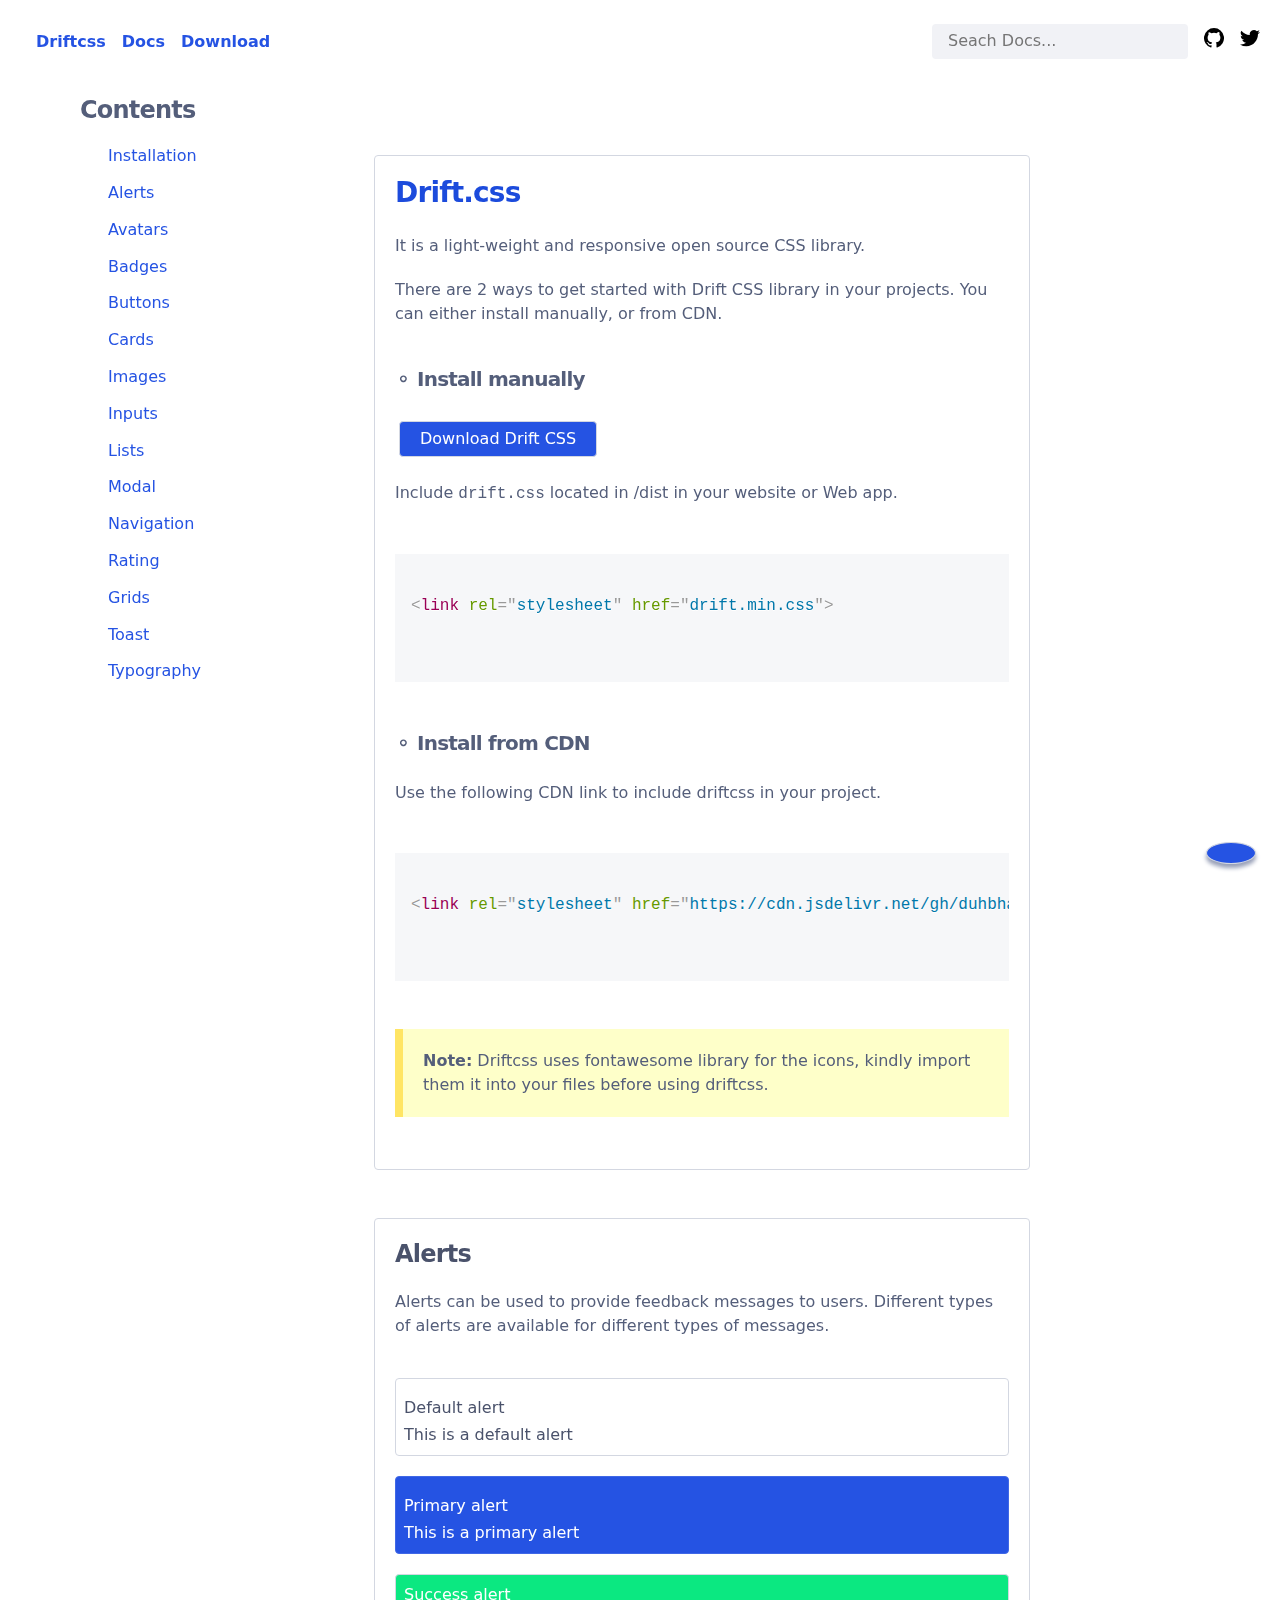
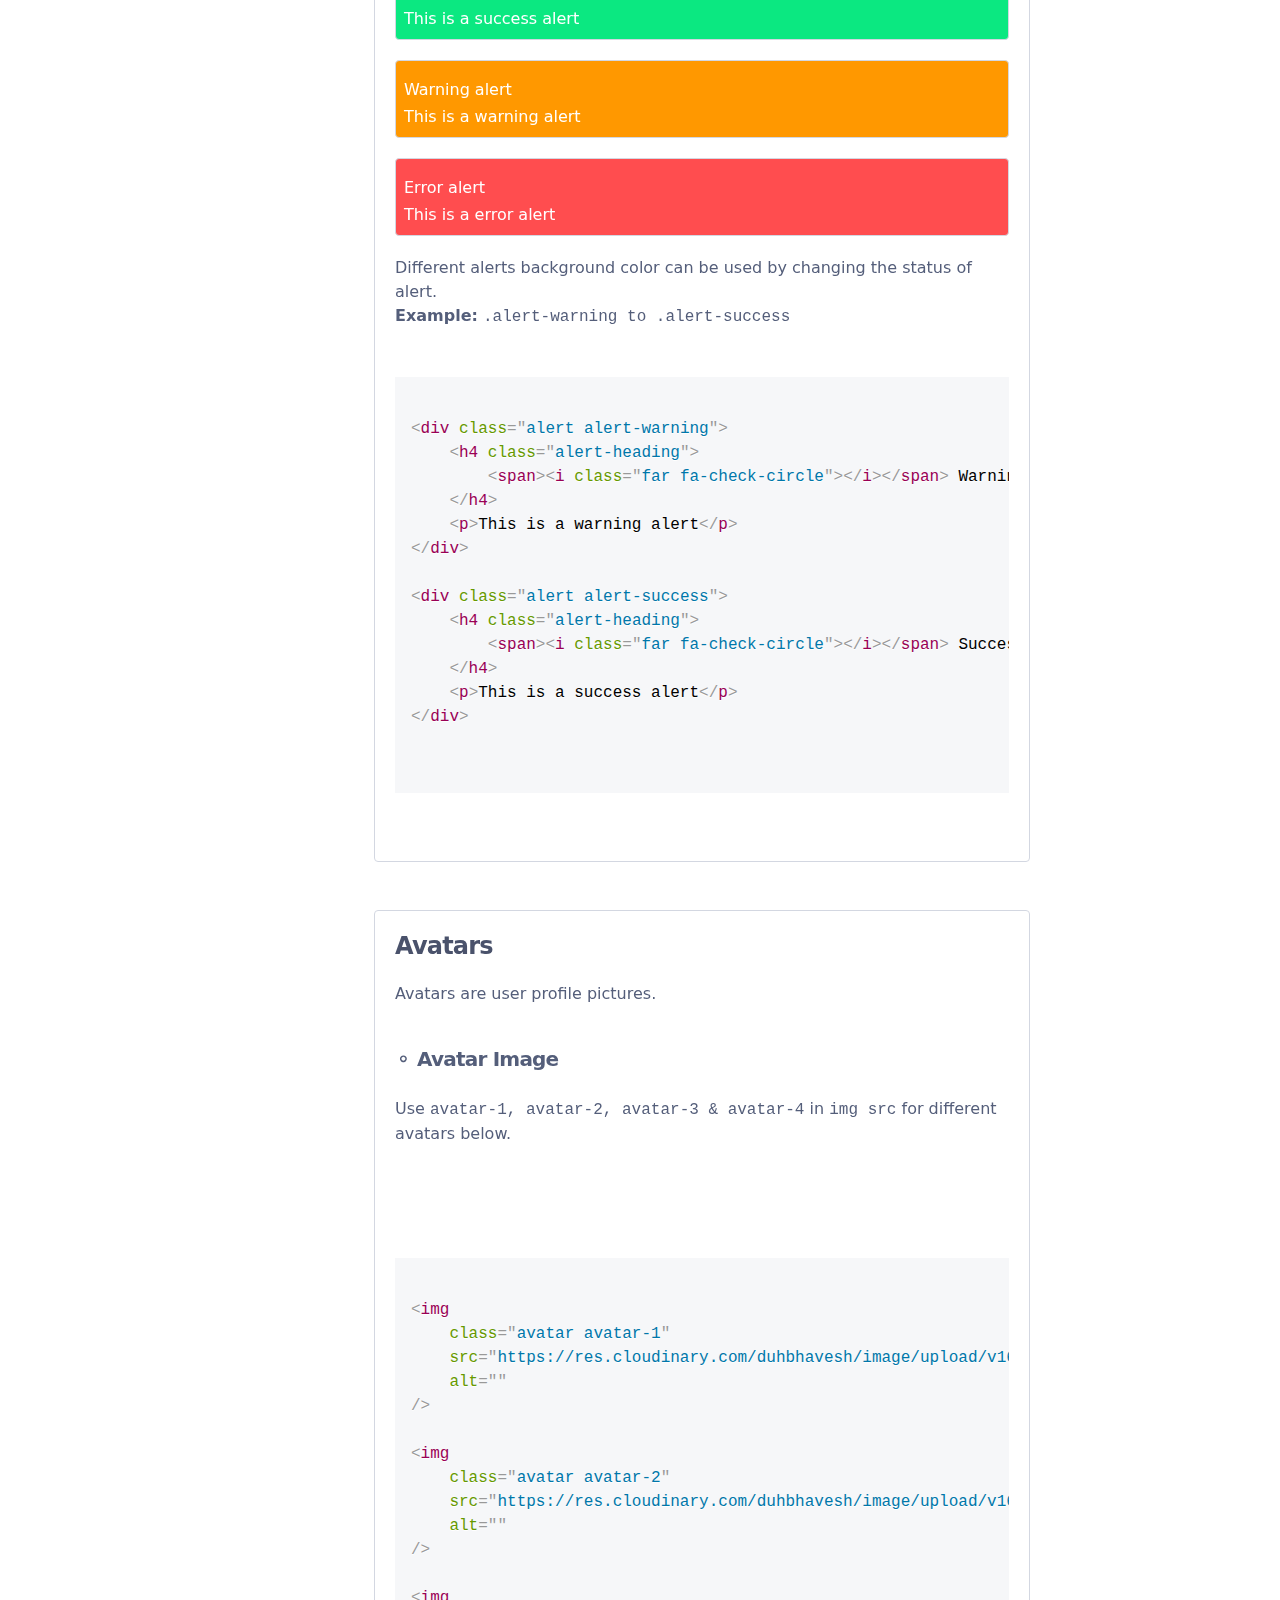
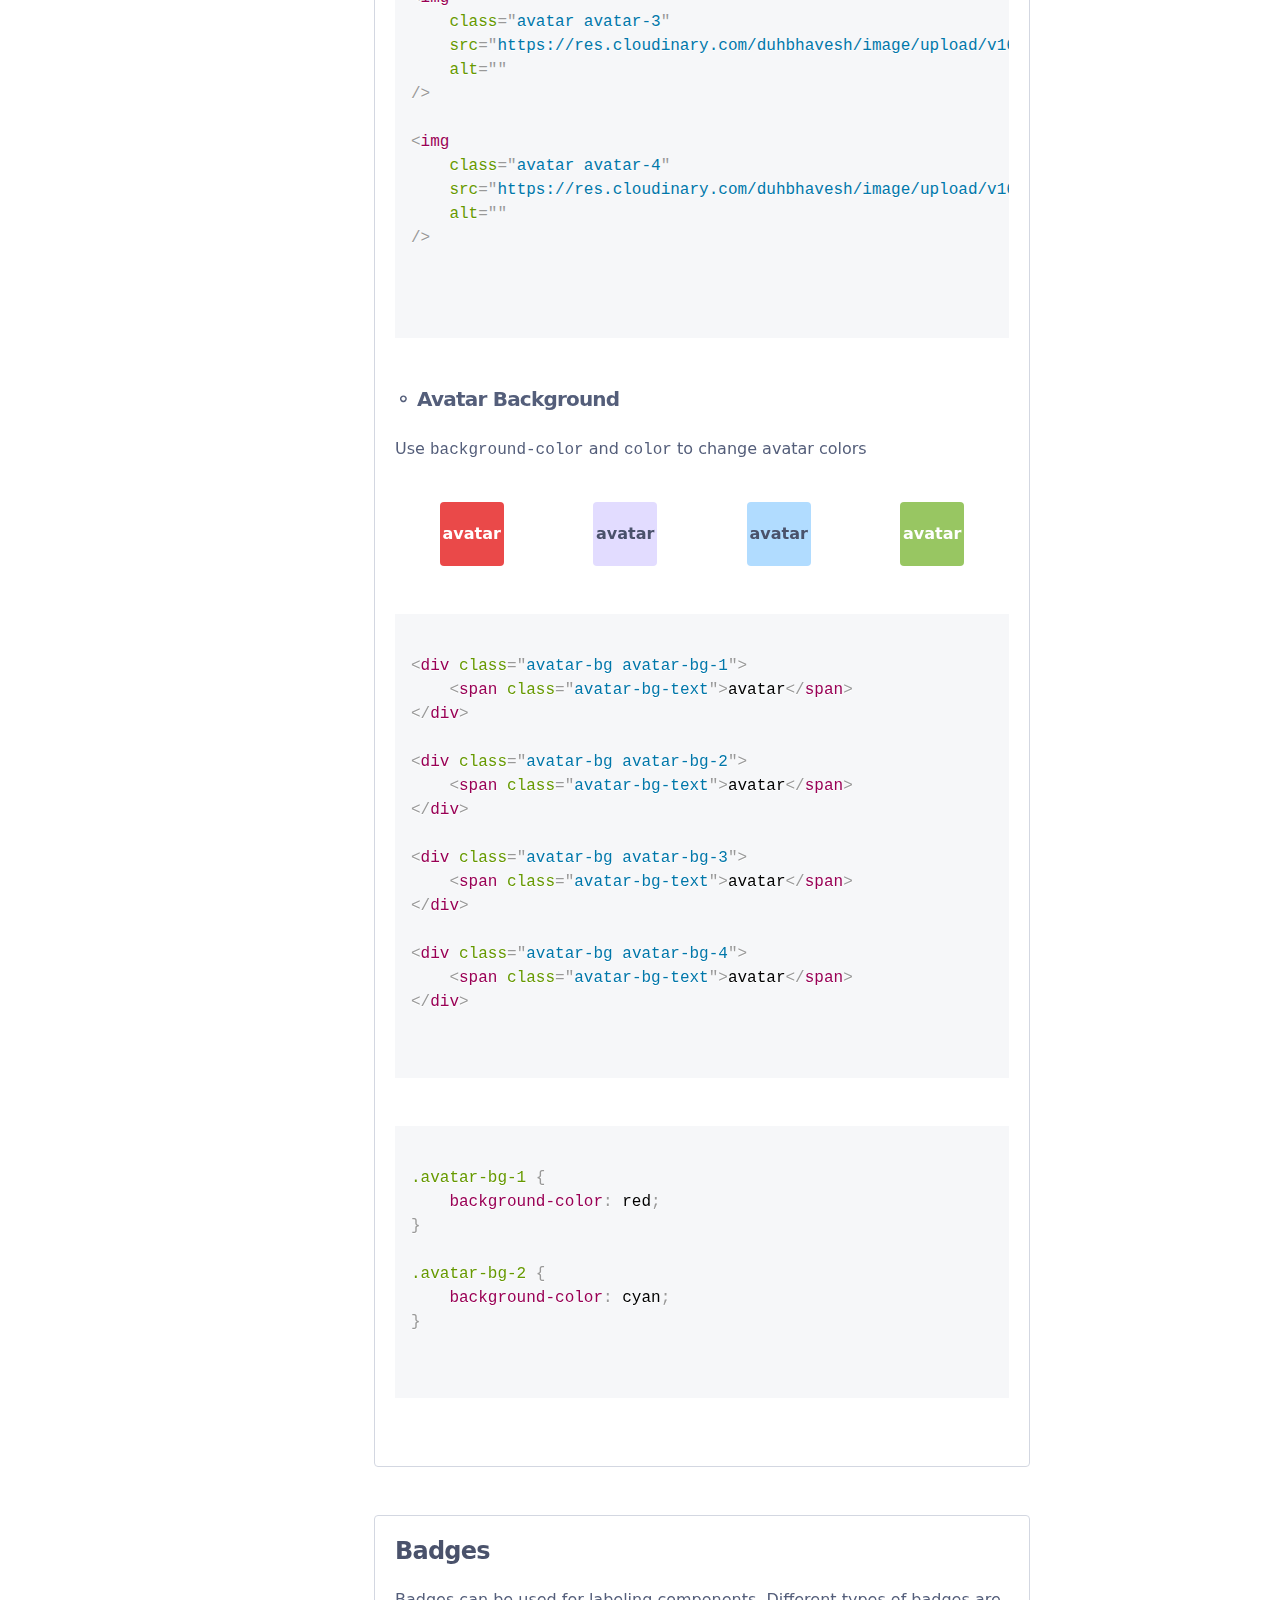
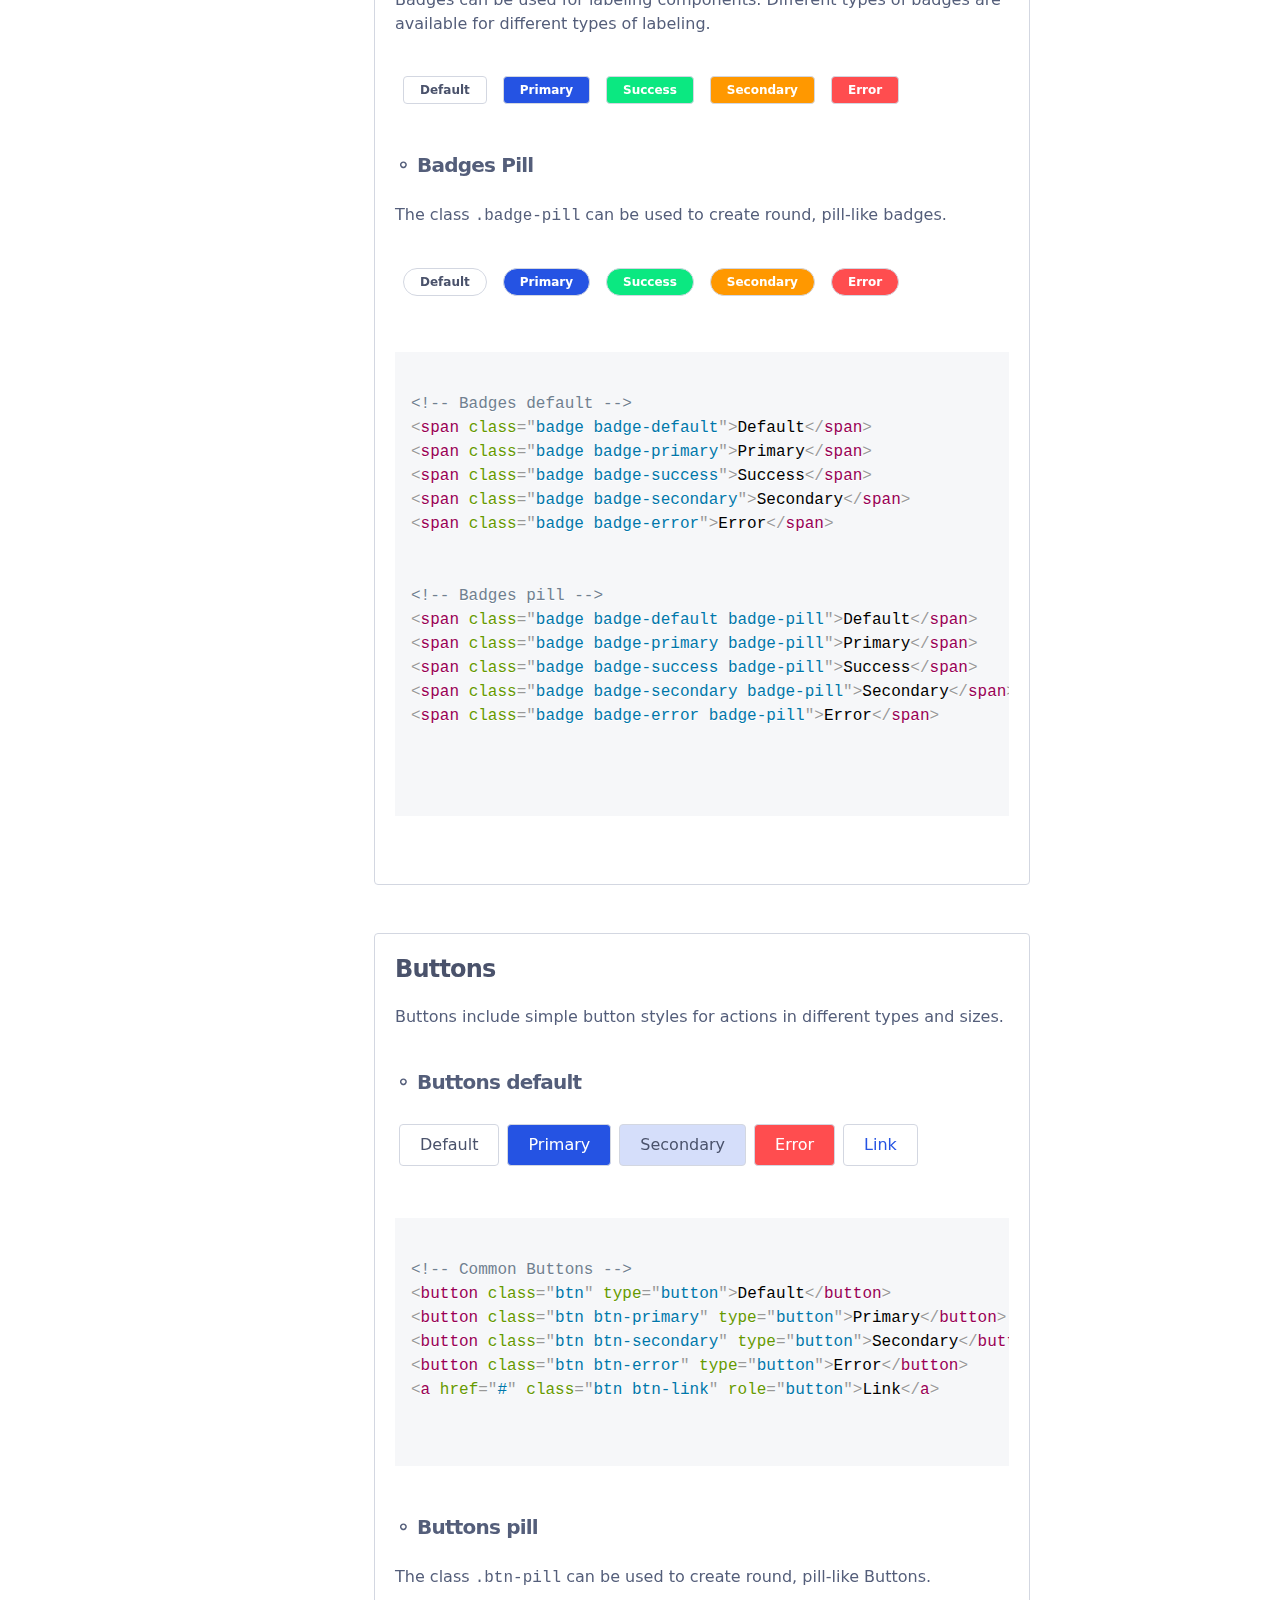
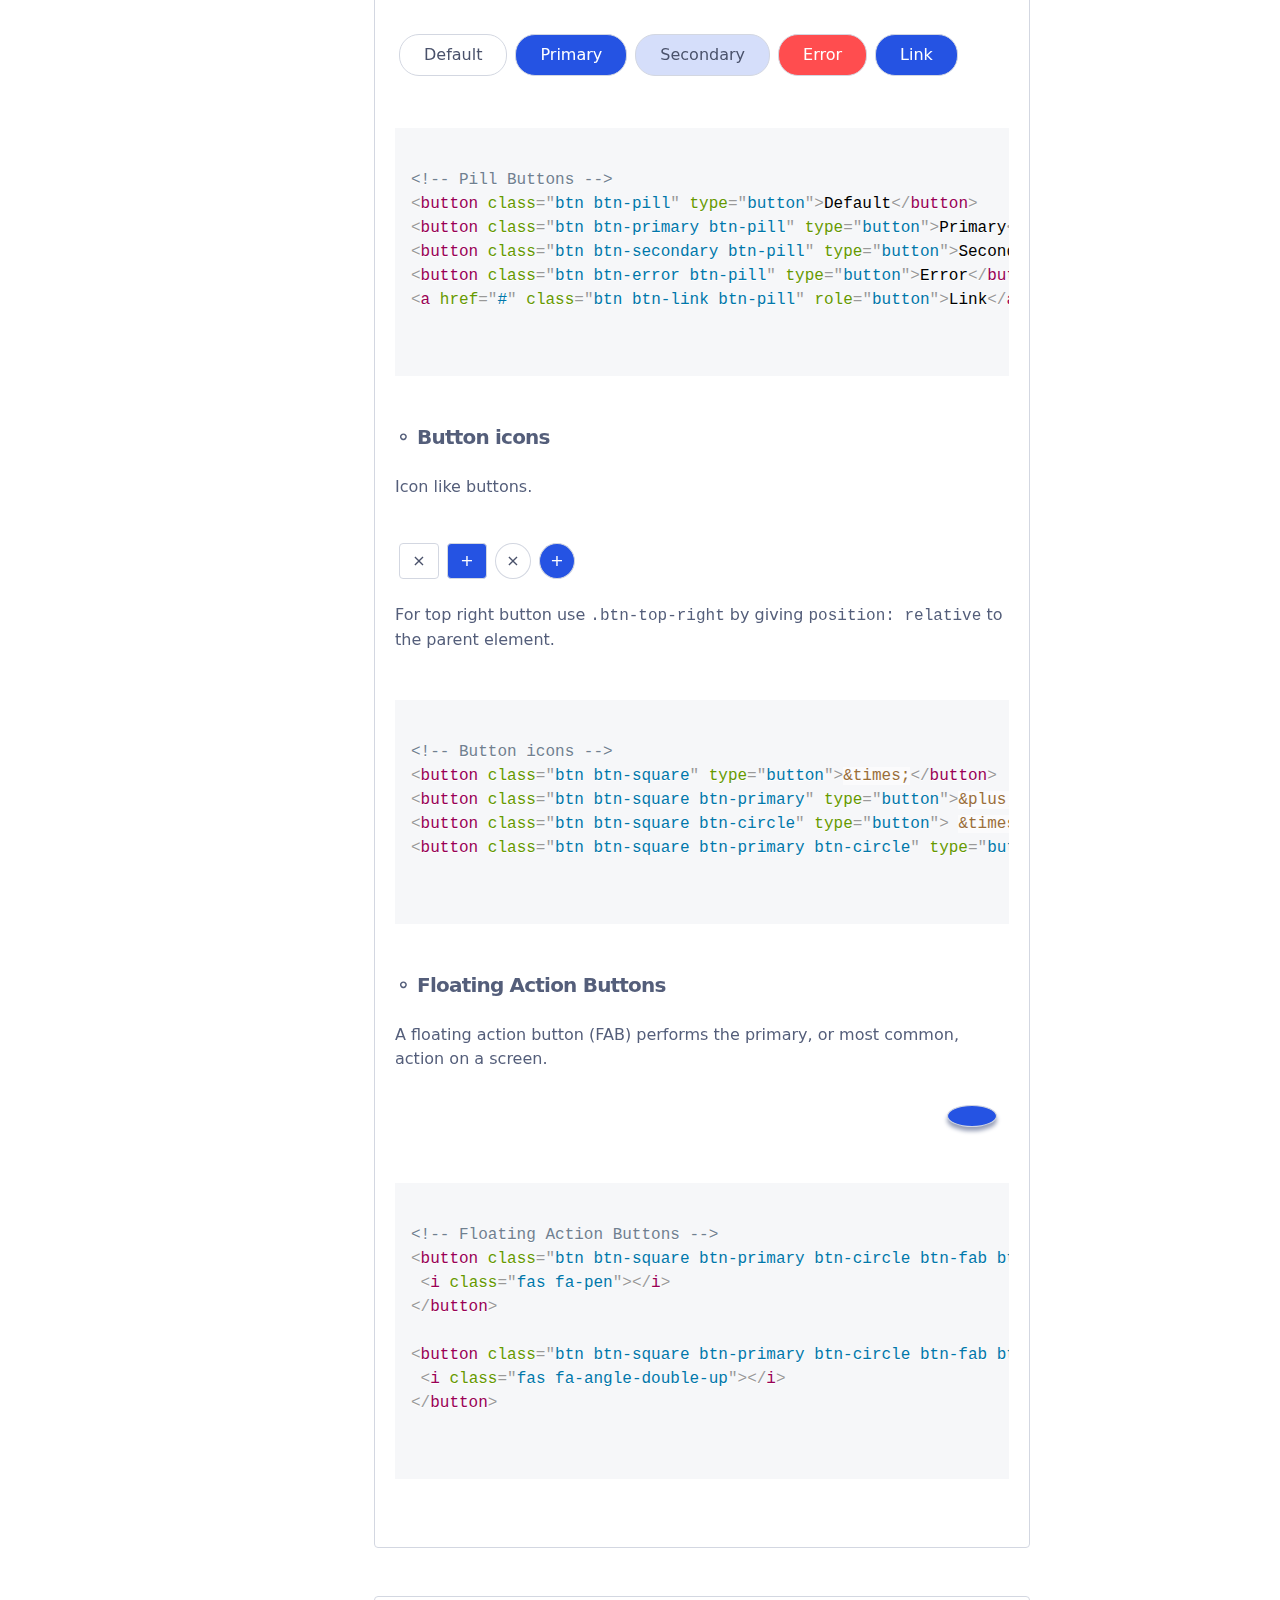
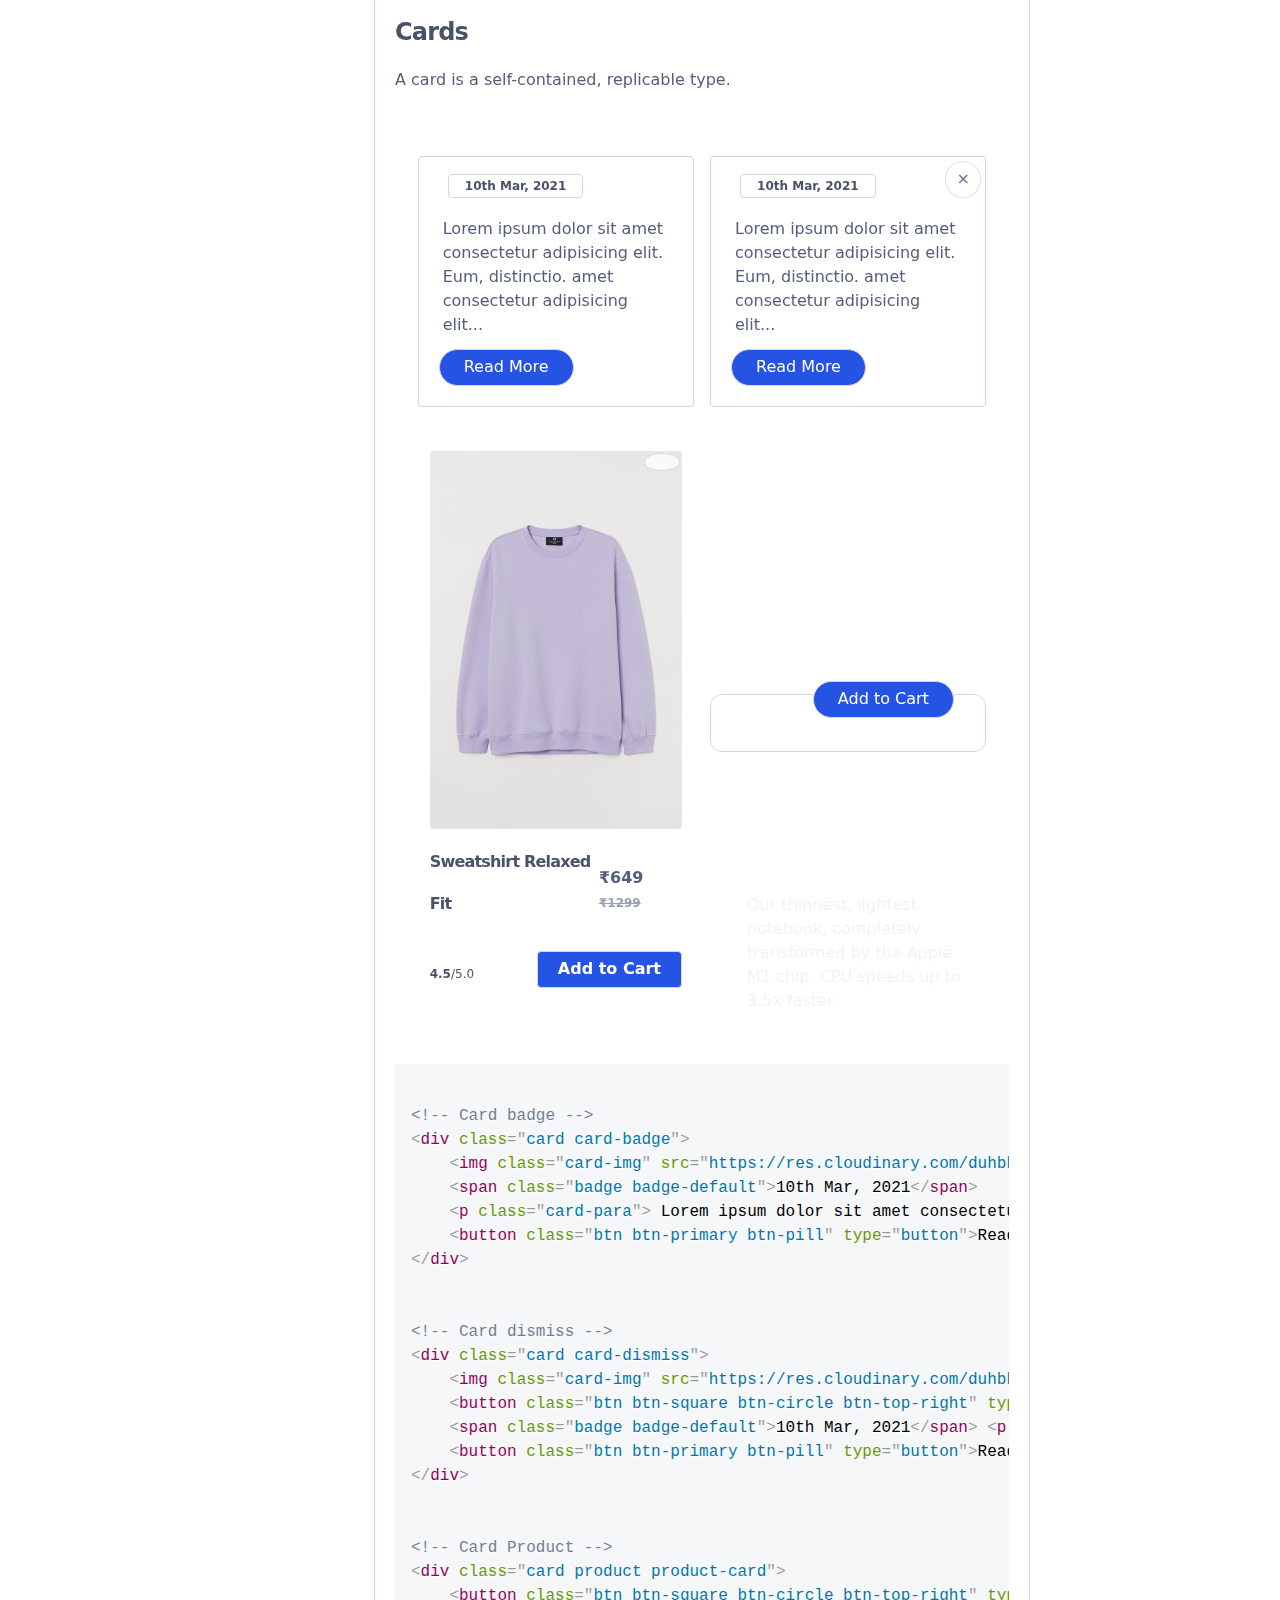
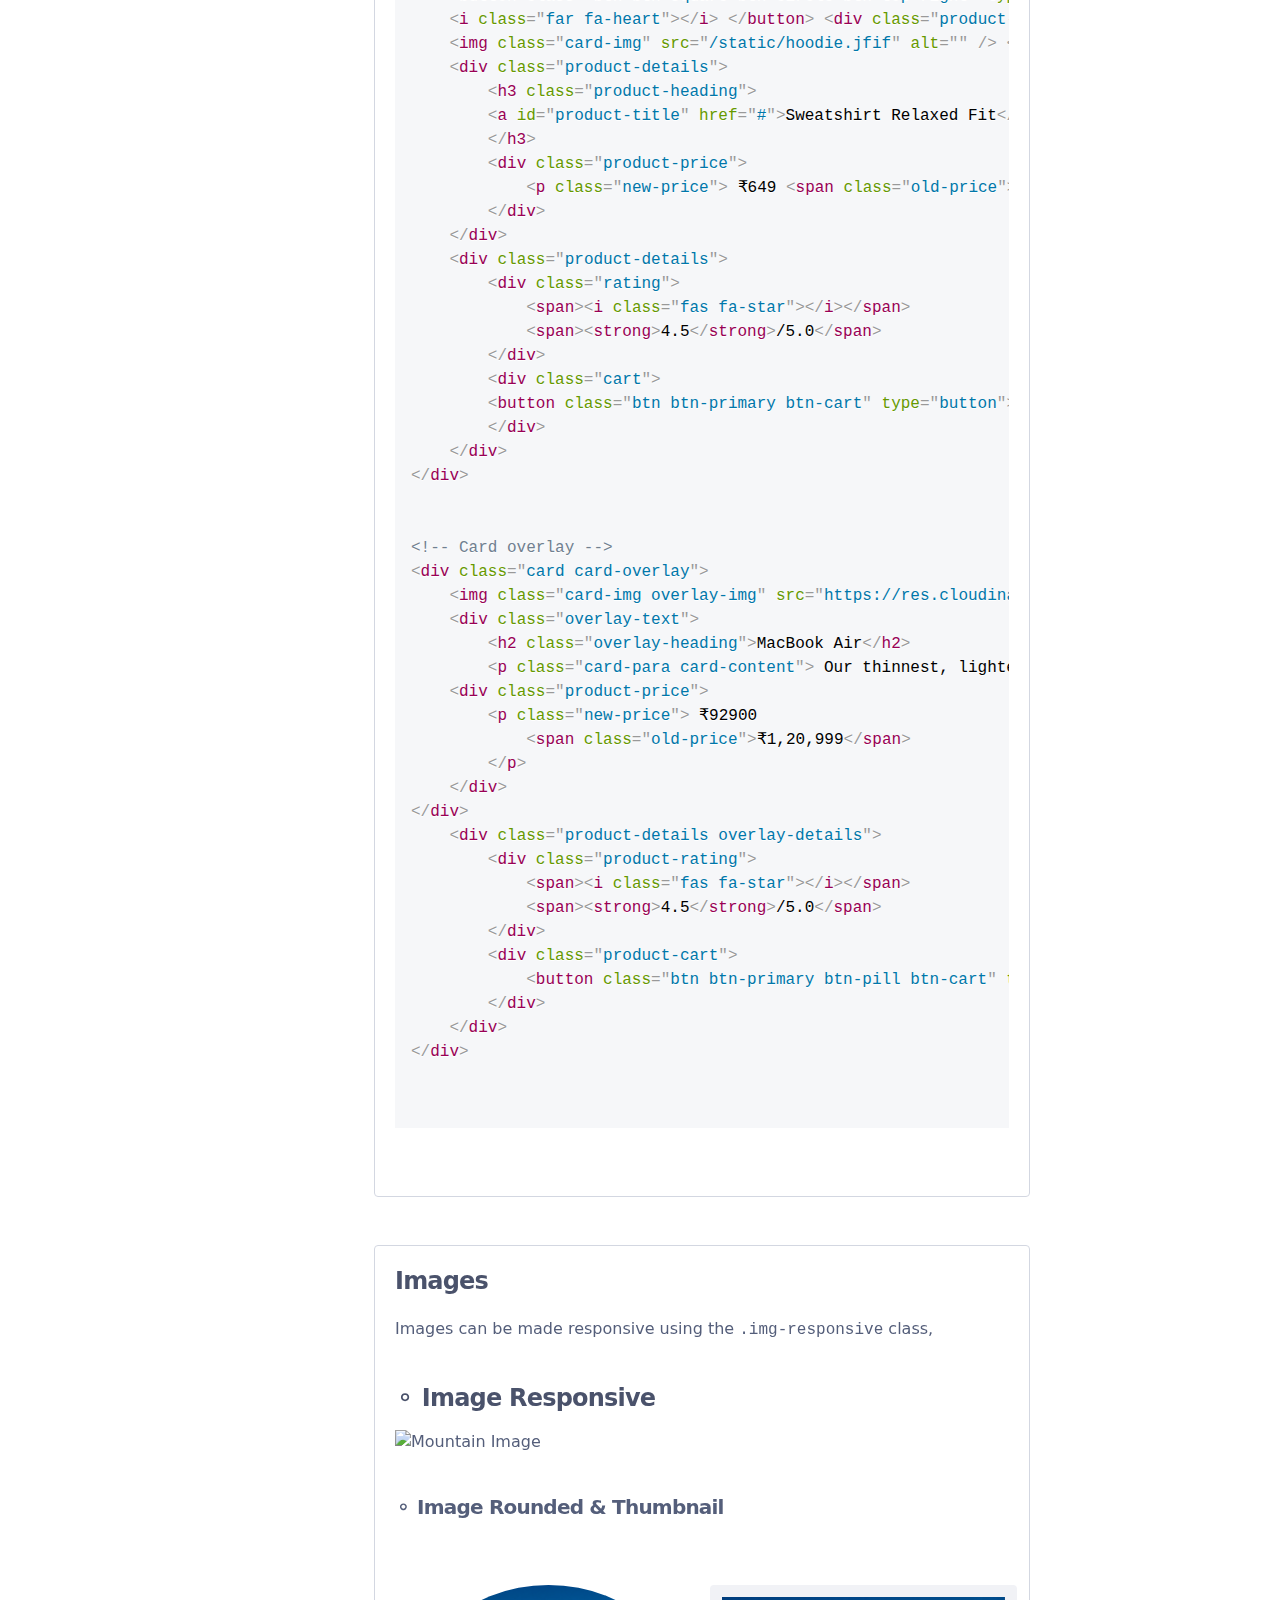
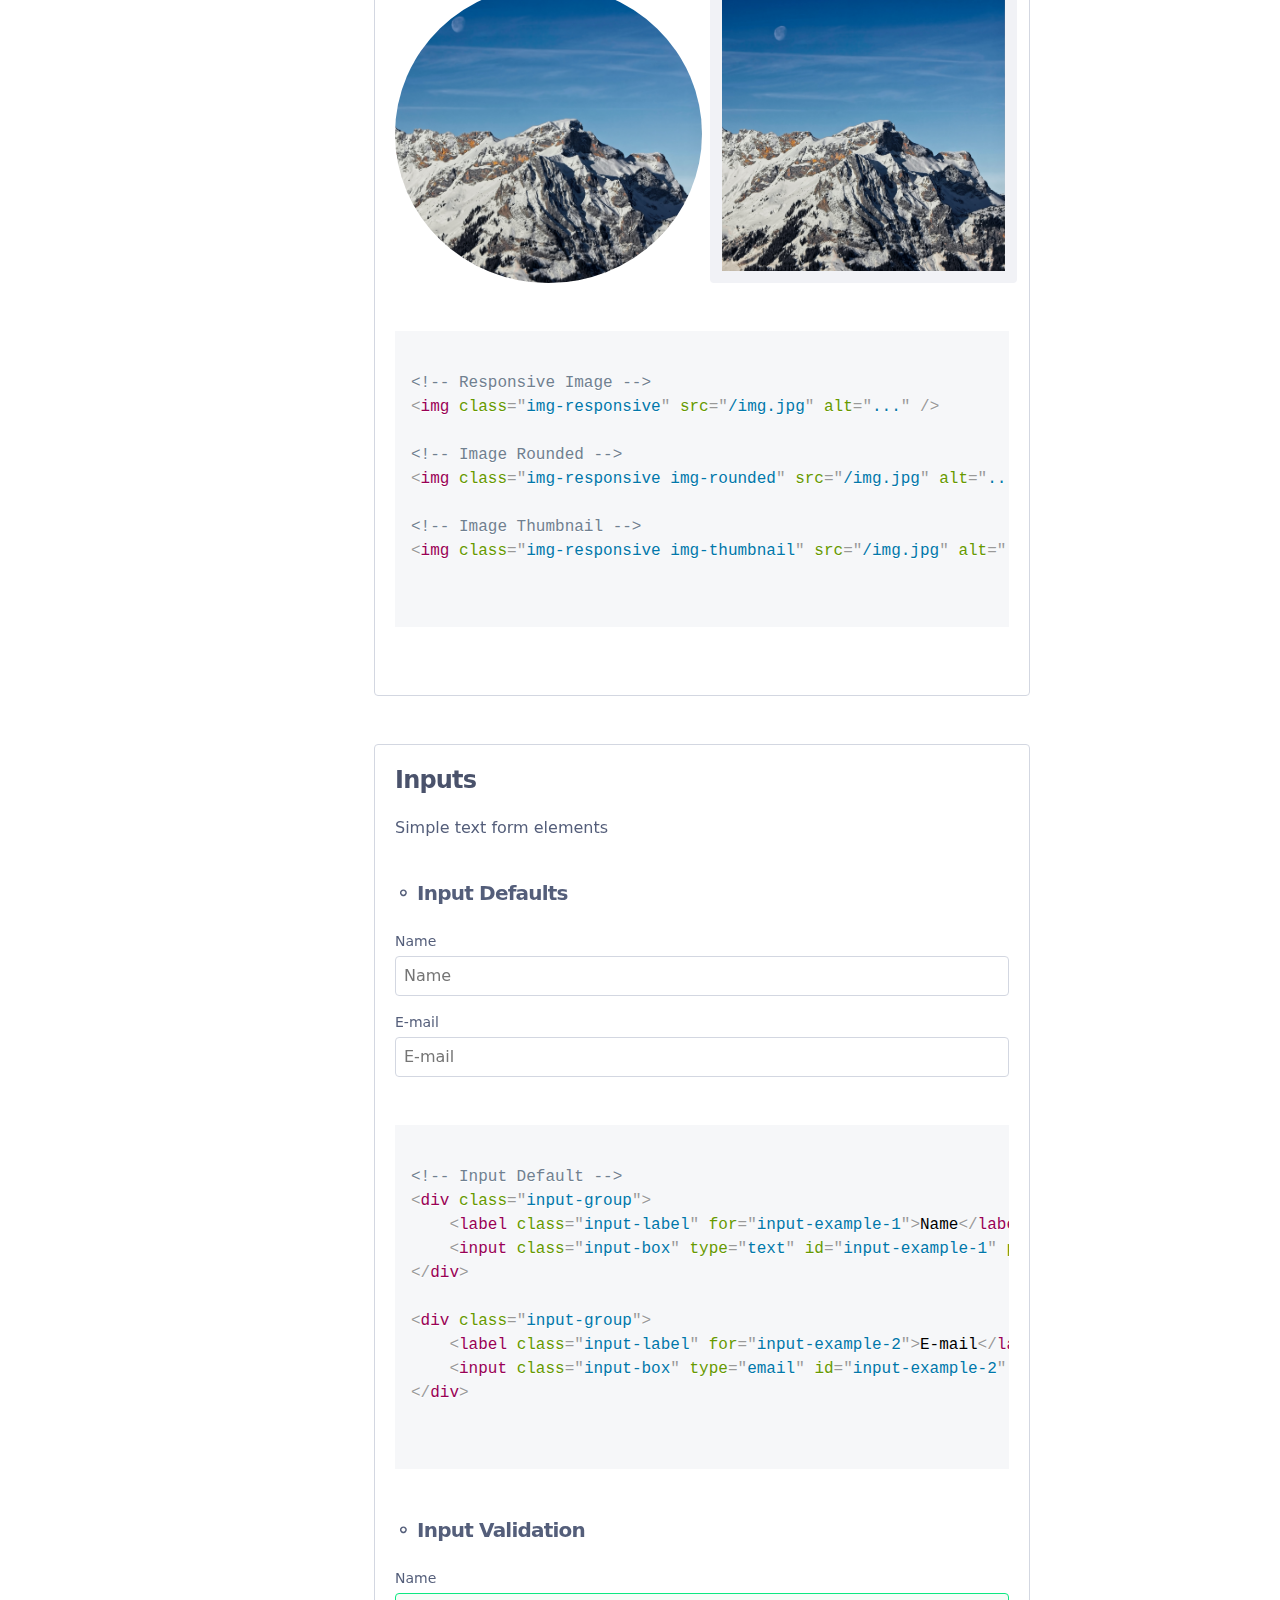
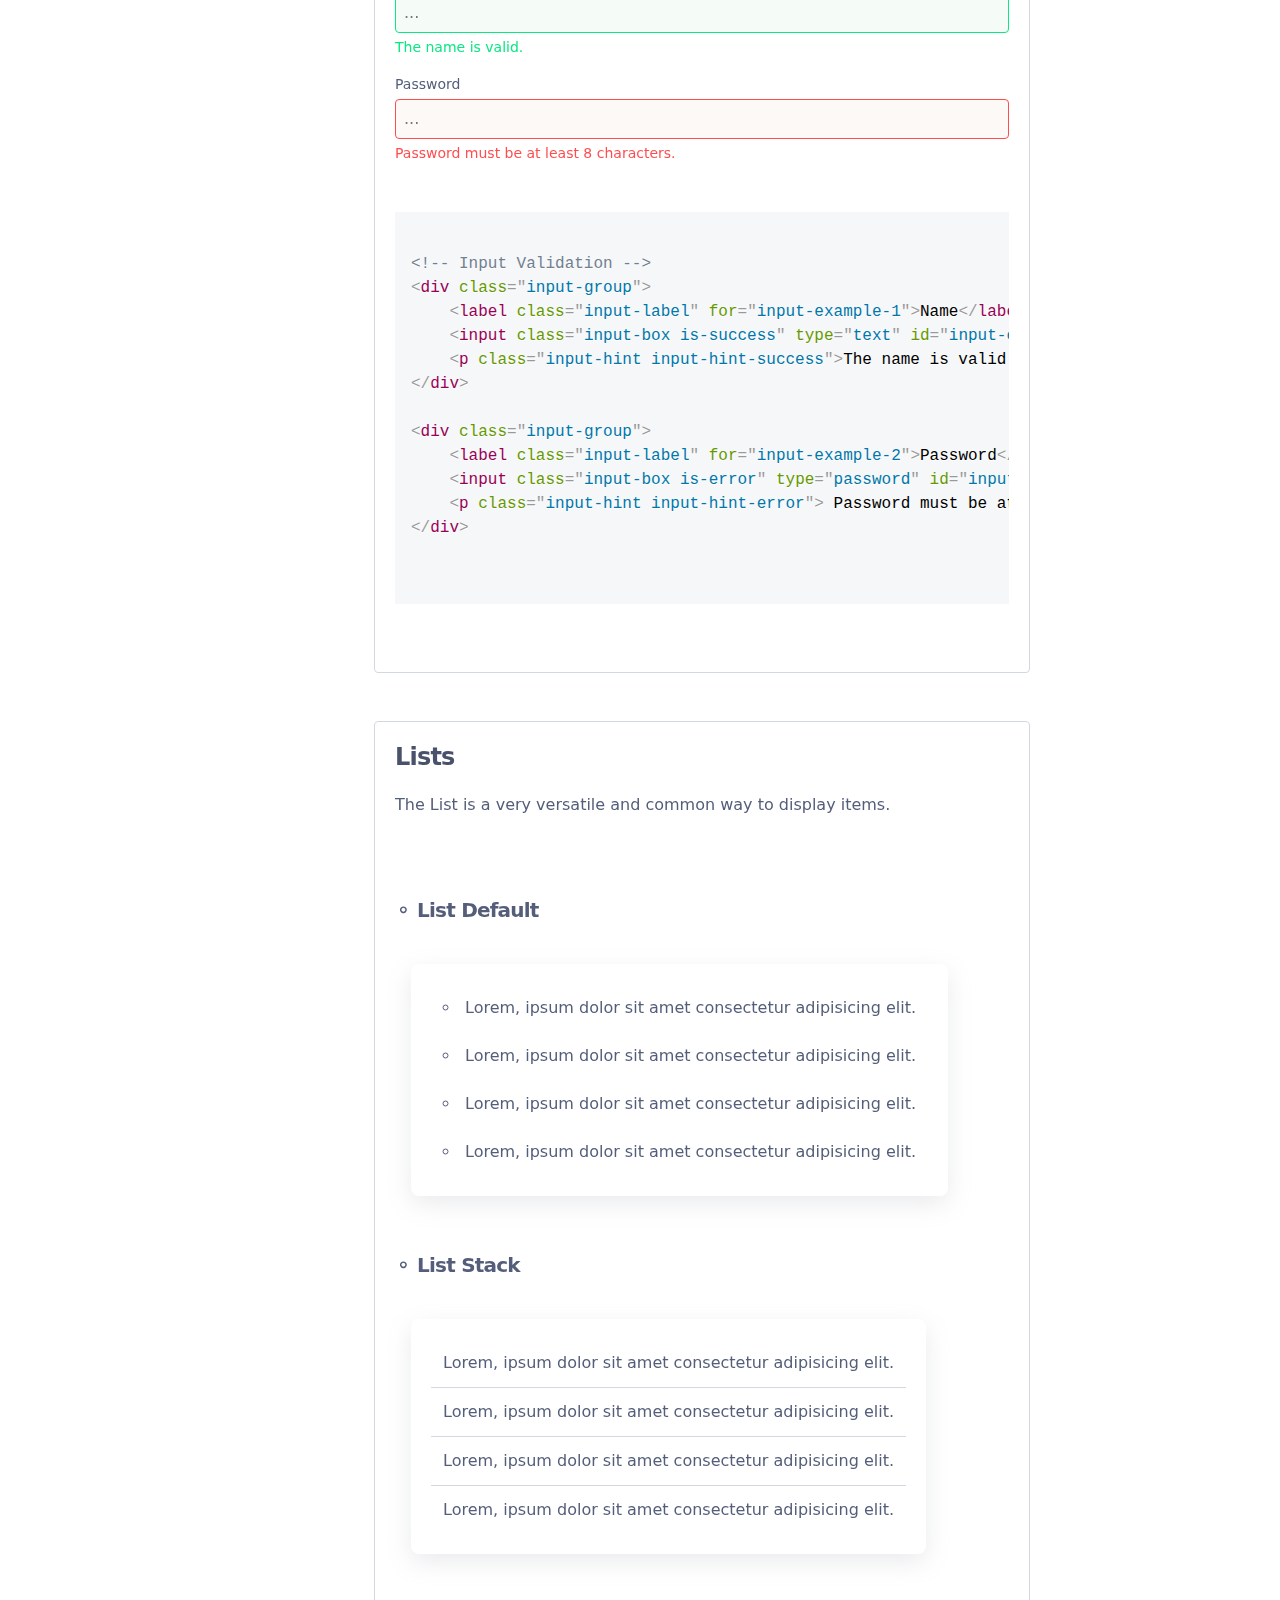
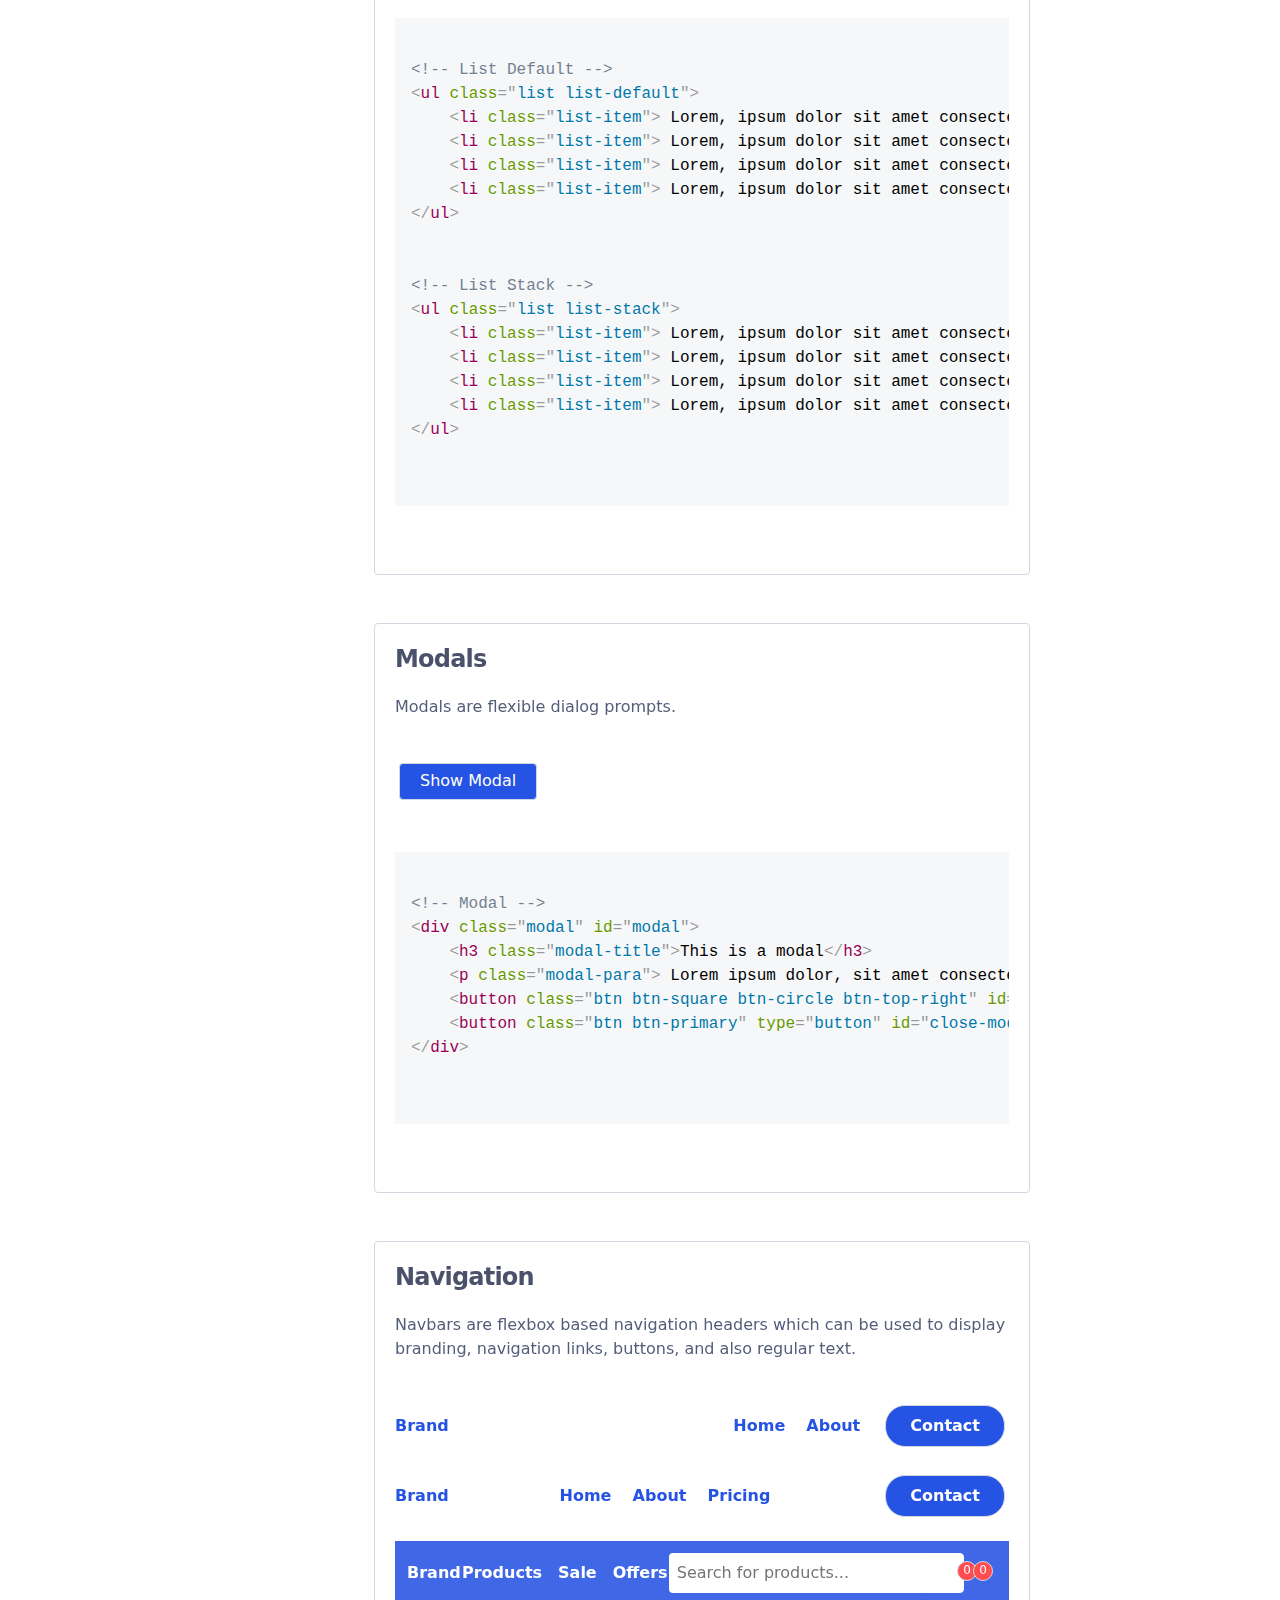
==== commit 41fc4338: "feat: add badge on icon" ====
--- a/docs/documentation.html
+++ b/docs/documentation.html
@@ -1021,13 +1021,15 @@
                      <ul class="nav-items">
                         <li class="nav-item navbar-link">
                            <a class="nav-item-link"
-                              ><i class="fas fa-heart"></i
-                           ></a>
+                              ><i class="fas fa-heart"></i>
+                              <span class="badge badge-error badge-top">0</span>
+                           </a>
                         </li>
                         <li class="nav-item navbar-link">
                            <a class="nav-item-link"
-                              ><i class="fas fa-shopping-cart"></i
-                           ></a>
+                              ><i class="fas fa-shopping-cart"></i>
+                              <span class="badge badge-error badge-top">0</span>
+                           </a>
                         </li>
                         <li class="nav-item navbar-link">
                            <a class="nav-item-link"
@@ -1057,13 +1059,19 @@
                         <ul class="nav-items">
                            <li class="nav-item navbar-link">
                               <a class="nav-item-link"
-                                 ><i class="fas fa-heart"></i
-                              ></a>
+                                 ><i class="fas fa-heart"></i>
+                                 <span class="badge badge-error badge-top"
+                                    >0</span
+                                 >
+                              </a>
                            </li>
                            <li class="nav-item navbar-link">
                               <a class="nav-item-link"
-                                 ><i class="fas fa-shopping-cart"></i
-                              ></a>
+                                 ><i class="fas fa-shopping-cart"></i>
+                                 <span class="badge badge-error badge-top"
+                                    >0</span
+                                 >
+                              </a>
                            </li>
                            <li class="nav-item navbar-link">
                               <a class="nav-item-link"
@@ -1087,7 +1095,7 @@
                </div>
 
                <div class="sidebar-overlay"></div>
-               <nav id="sidebar">
+               <nav class="sidebar-nav">
                   <div class="sidebar-header">
                      <div class="container-sidebar">
                         <div class="sidebar-top">
@@ -1450,7 +1458,7 @@
          // nav
          const sidebarOpen = document.querySelector('#sidebarCollapse');
          const sidebarClose = document.querySelector('#sidebarCollapseX');
-         const sidebar = document.querySelector('#sidebar');
+         const sidebar = document.querySelector('.sidebar-nav');
          const overlayNav = document.querySelector('.sidebar-overlay');
 
          sidebarOpen.addEventListener('click', () => {
--- a/css/drift.css
+++ b/css/drift.css
@@ -497,6 +497,23 @@
 }
 .badge-pill {
   border-radius: 2rem;
+}
+.badge-top {
+  position: absolute;
+  padding: 0;
+  margin: 0;
+  border-radius: 50%;
+  text-align: center;
+  right: -0.6rem;
+  top: -0.6rem;
+  z-index: 1;
+  width: 1rem;
+  height: 1rem;
+  letter-spacing: 0;
+  font-weight: 400;
+  font-size: 0.6rem;
+  line-height: 0.8rem;
+  opacity: 1;
 }
 
 .buttons {
@@ -1065,6 +1082,7 @@
   margin-right: 0.8rem;
 }
 .navbar .nav-item-link {
+  position: relative;
   cursor: pointer;
   color: #fff;
 }
@@ -1108,6 +1126,7 @@
 }
 
 .fas {
+  position: relative;
   font-size: 0.8rem;
 }
 
@@ -1132,7 +1151,7 @@
   width: 100%;
 }
 
-#sidebar {
+.sidebar-nav {
   background: #fff;
   height: 100%;
   left: -100%;
@@ -1145,38 +1164,39 @@
   z-index: 5001;
   box-shadow: 0px 0px 20px rgba(0, 0, 0, 0.3);
 }
-#sidebar .btn {
+.sidebar-nav .btn {
   border: none;
   padding: 0.4rem 0.6rem;
   margin: 0;
 }
-#sidebar .sidebar-header {
+.sidebar-nav .sidebar-header {
   background: #4068e6;
   border-bottom: 1px solid #e4e4e4;
   padding: 1rem;
 }
-#sidebar .sidebar-links {
+.sidebar-nav .sidebar-links {
   list-style: none;
   padding: 1rem;
   border-bottom: 1px solid #e4e4e4;
   margin-bottom: 1.6rem;
 }
-#sidebar ul li a {
-  display: block;
+.sidebar-nav ul li a {
+  display: flex;
+  align-items: center;
   padding: 0.4rem 0;
   font-size: 0.8rem;
   color: #4a526b;
 }
-#sidebar ul li a:hover {
+.sidebar-nav ul li a:hover {
   color: #4068e6;
 }
-#sidebar .sidebar-top {
+.sidebar-nav .sidebar-top {
   display: flex;
   justify-content: space-between;
   align-items: center;
 }
 
-#sidebar.active {
+.sidebar-nav.active {
   left: 0;
 }
 
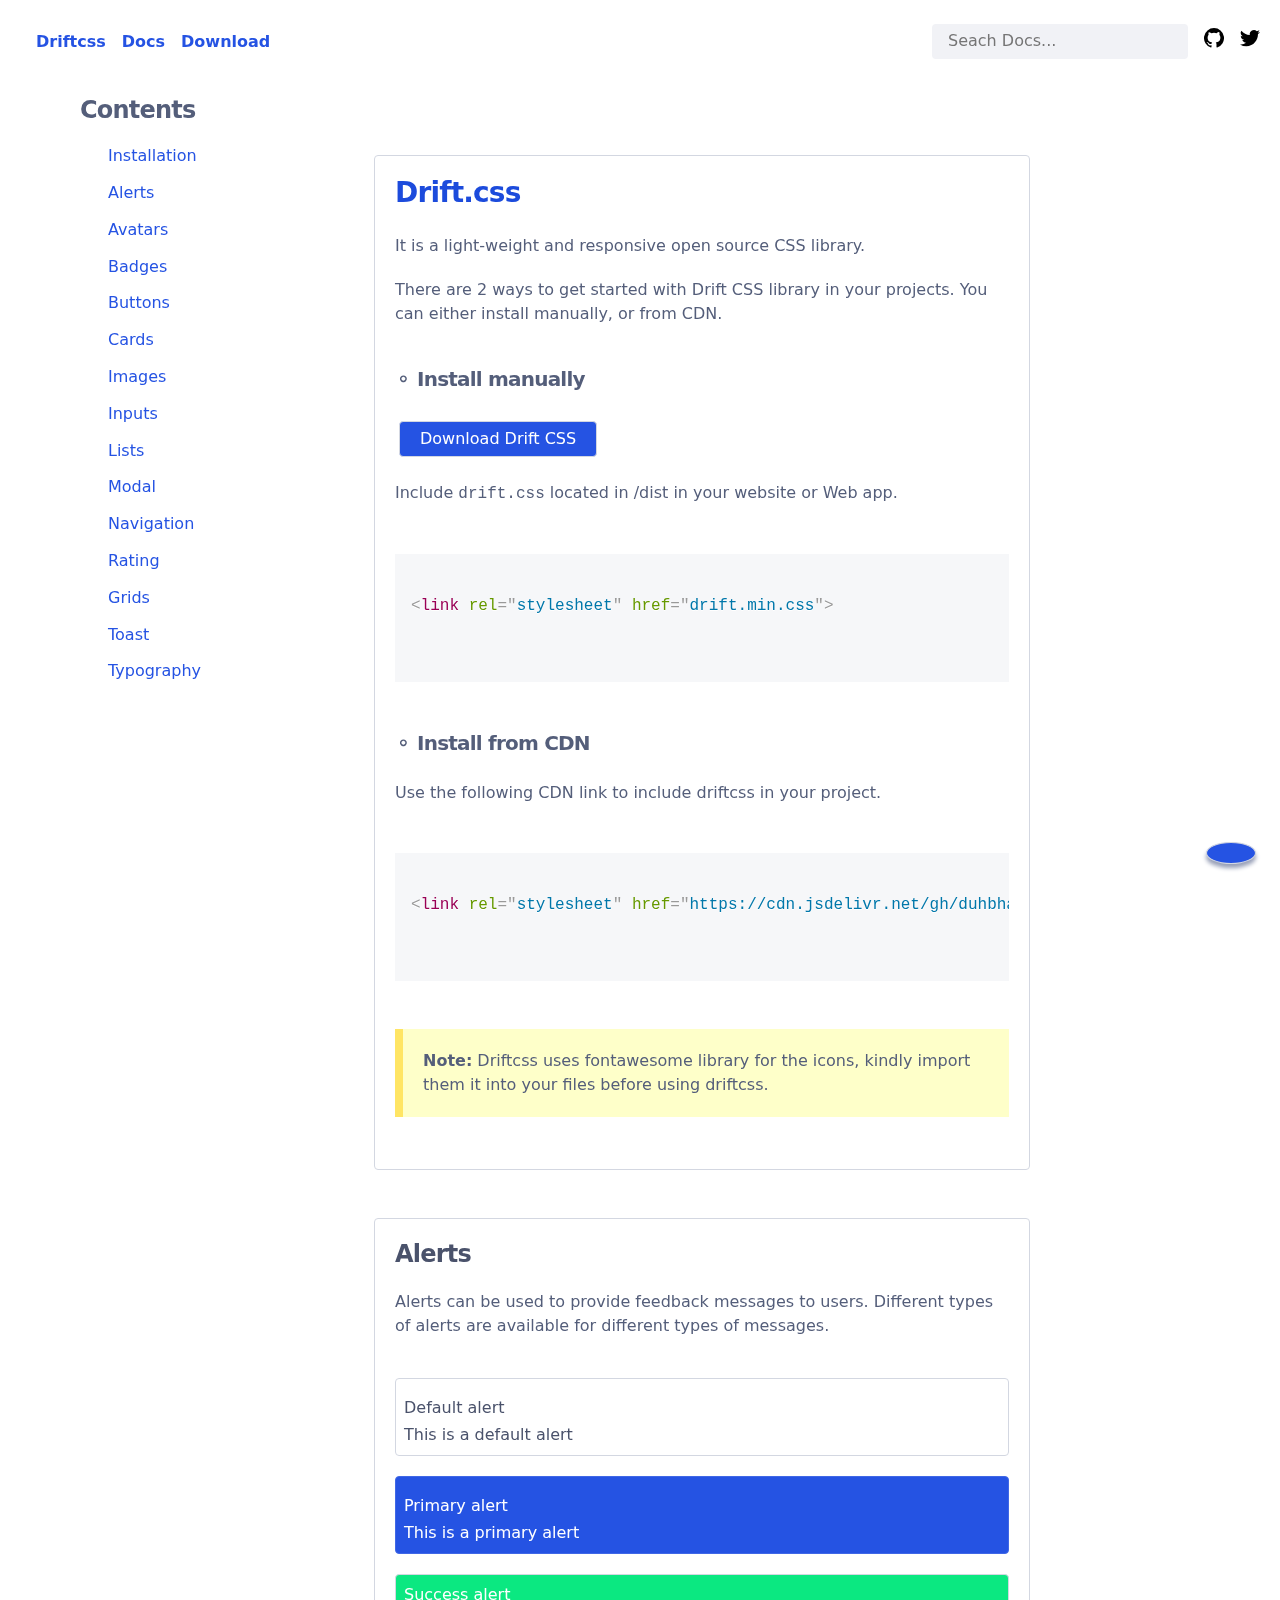
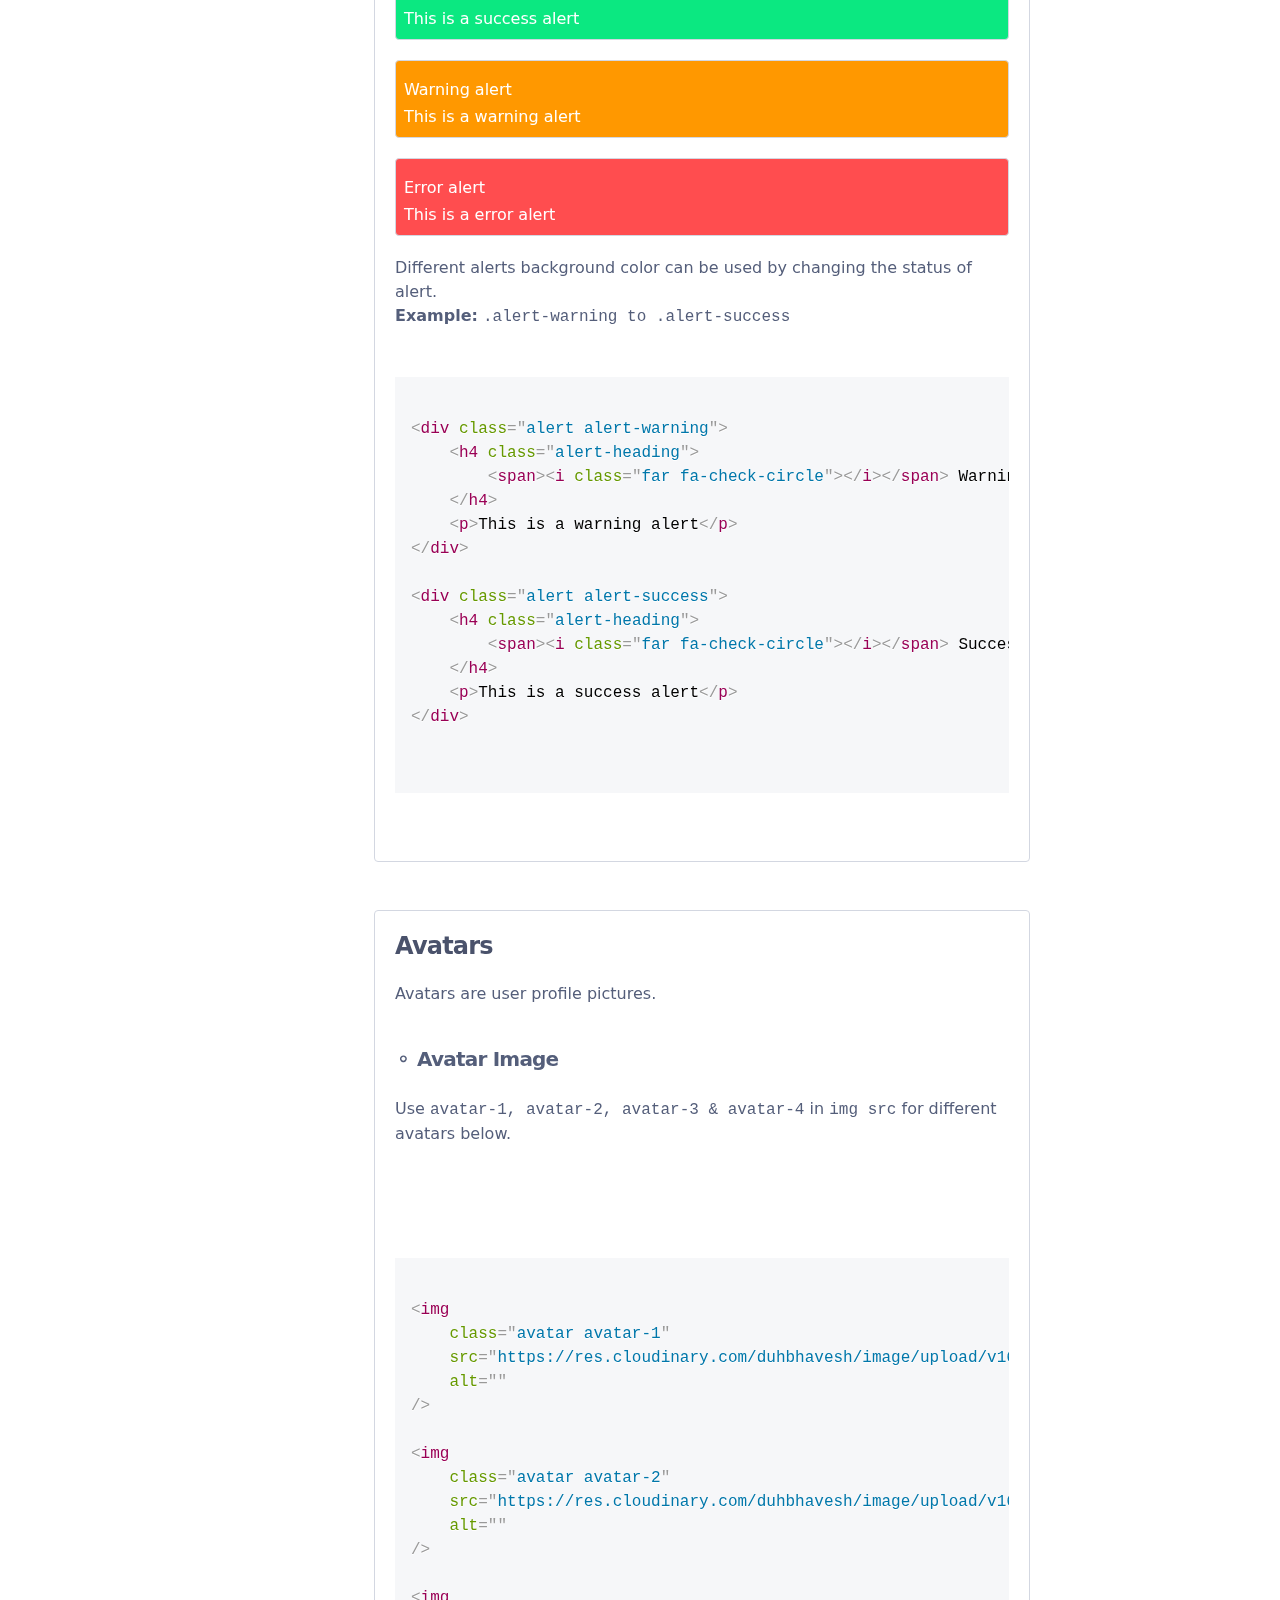
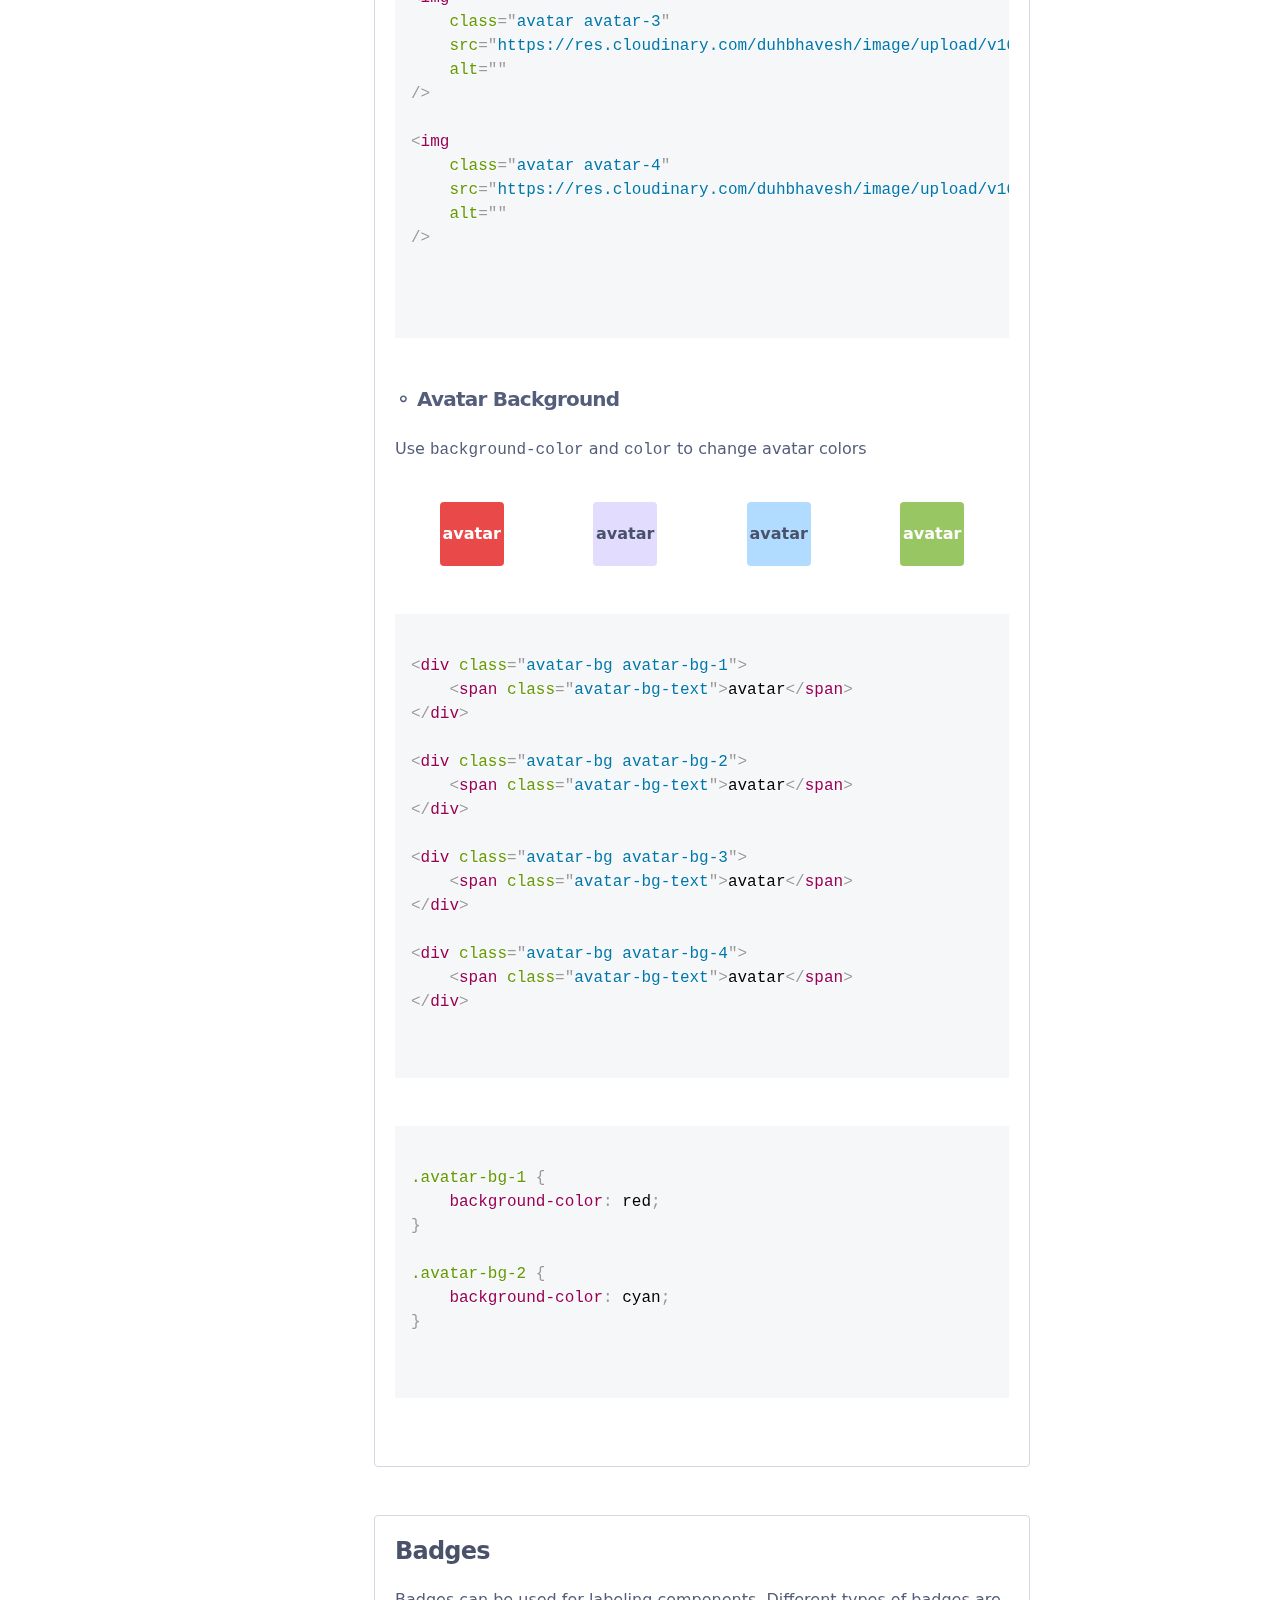
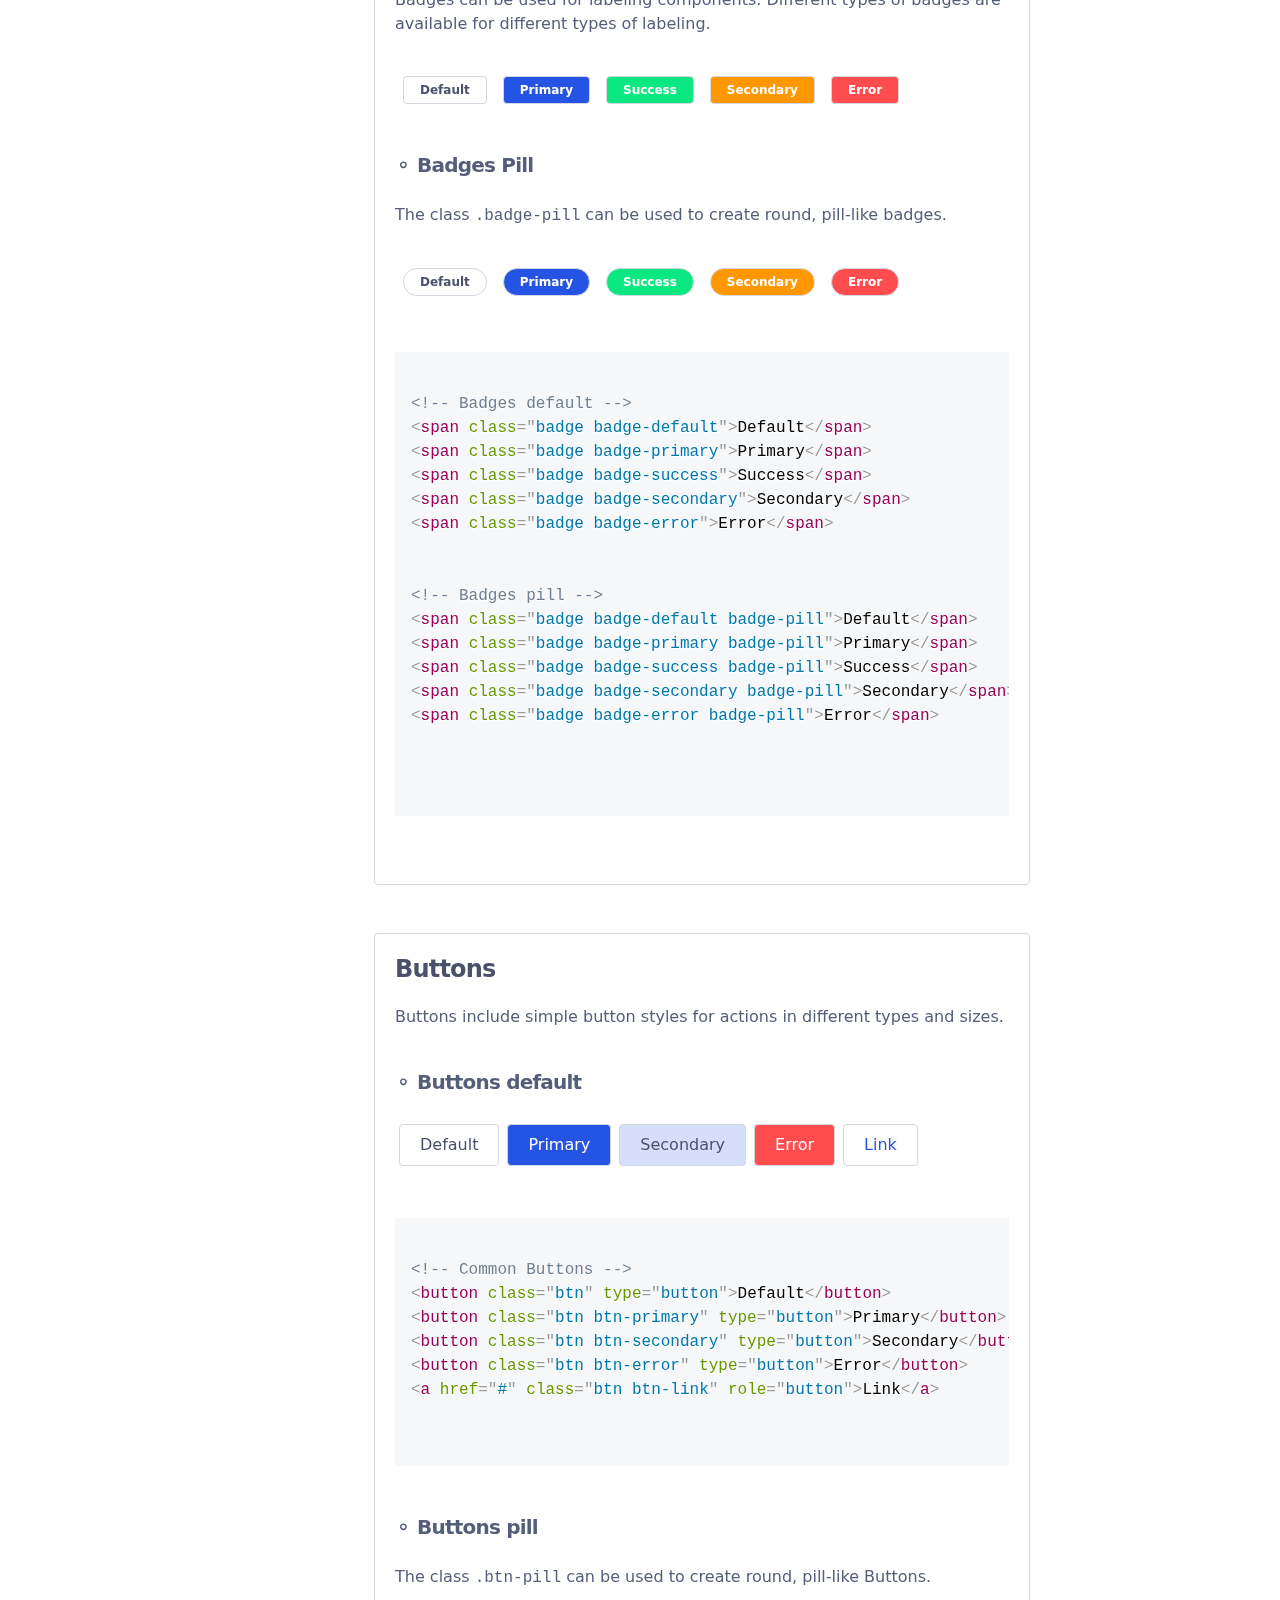
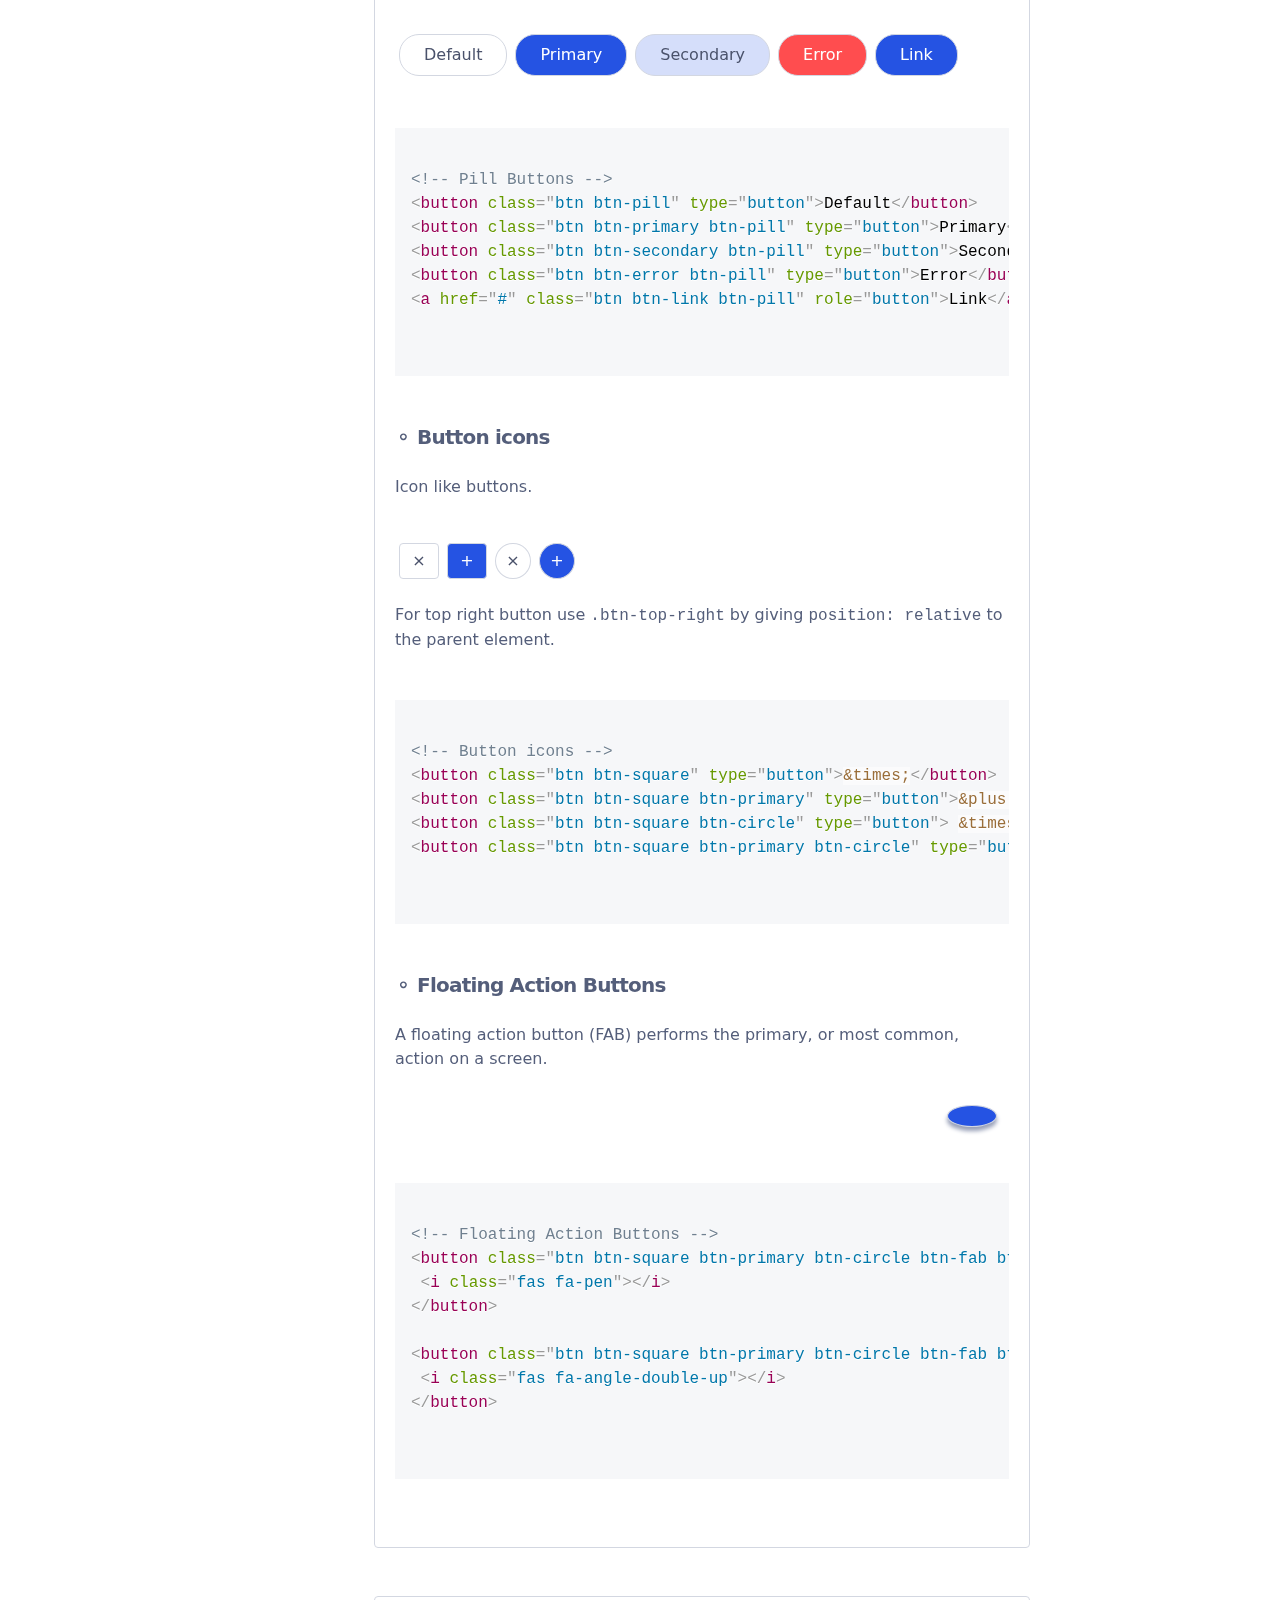
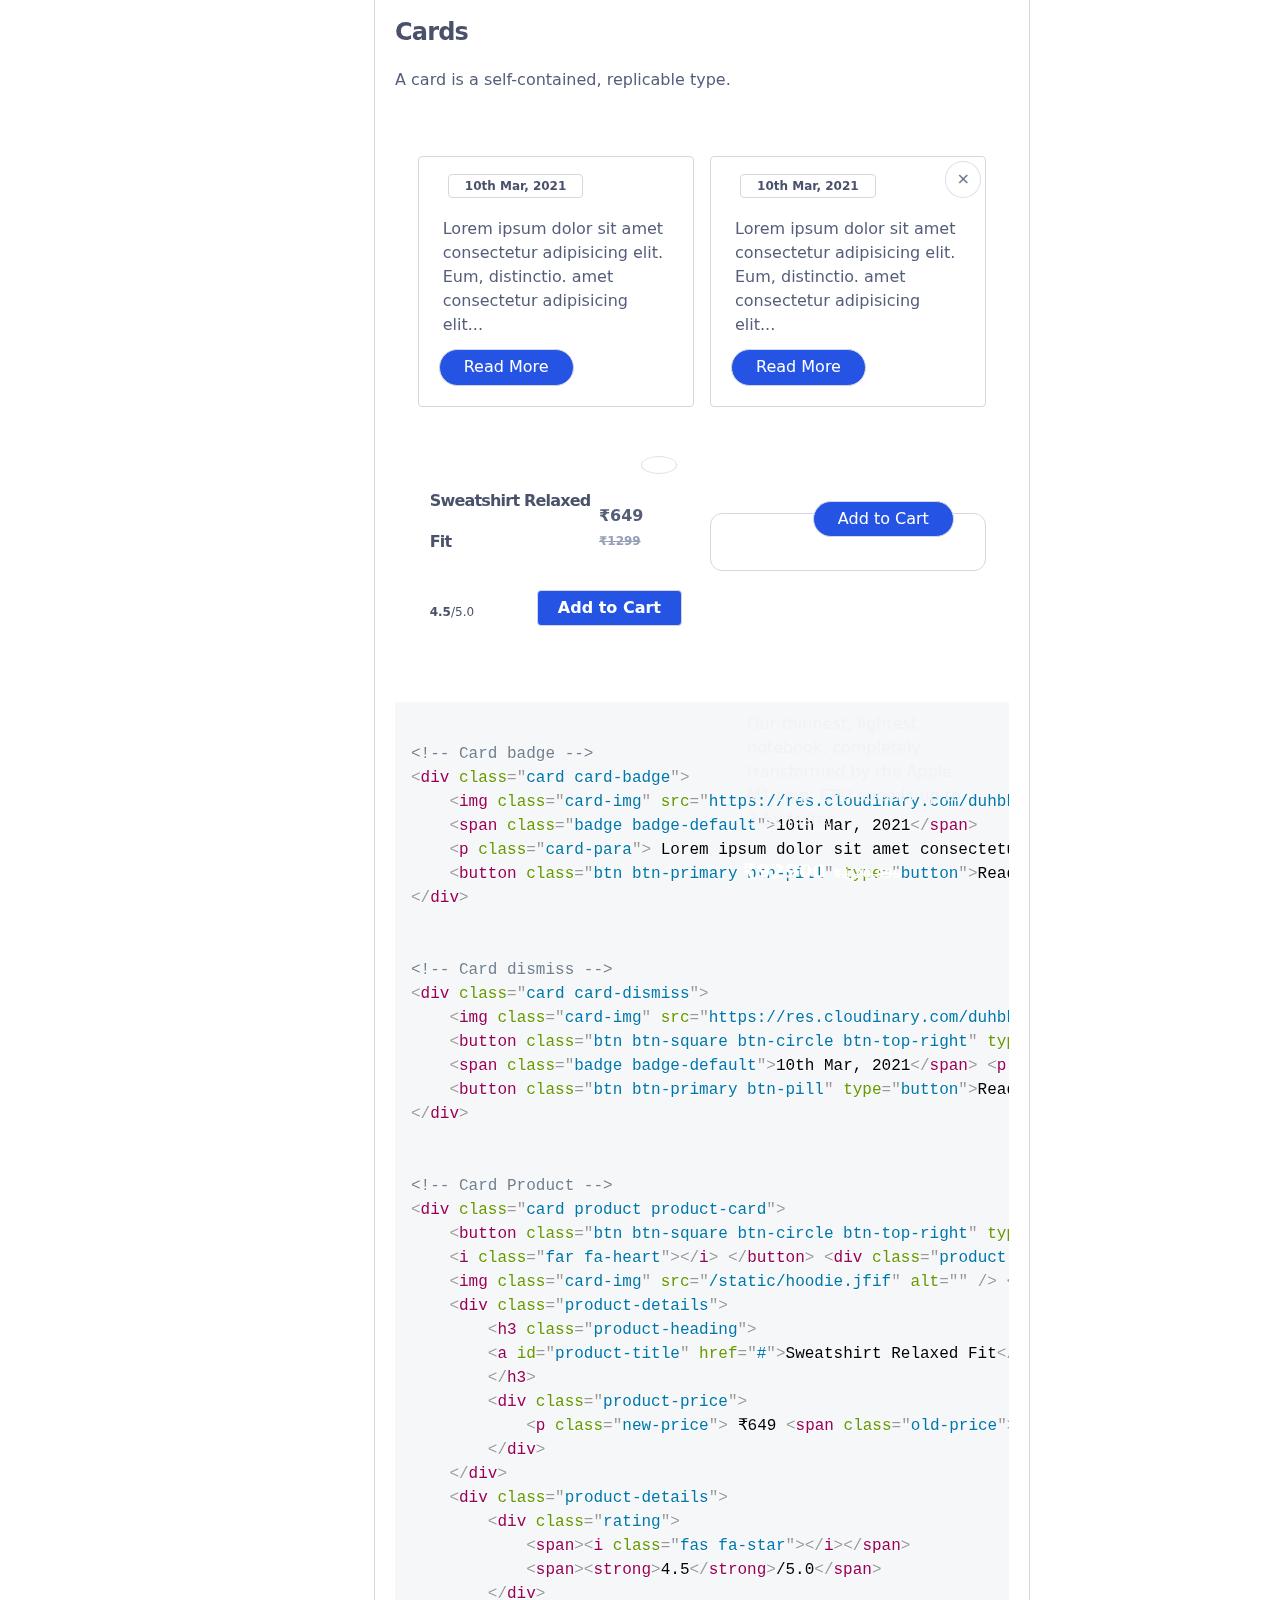
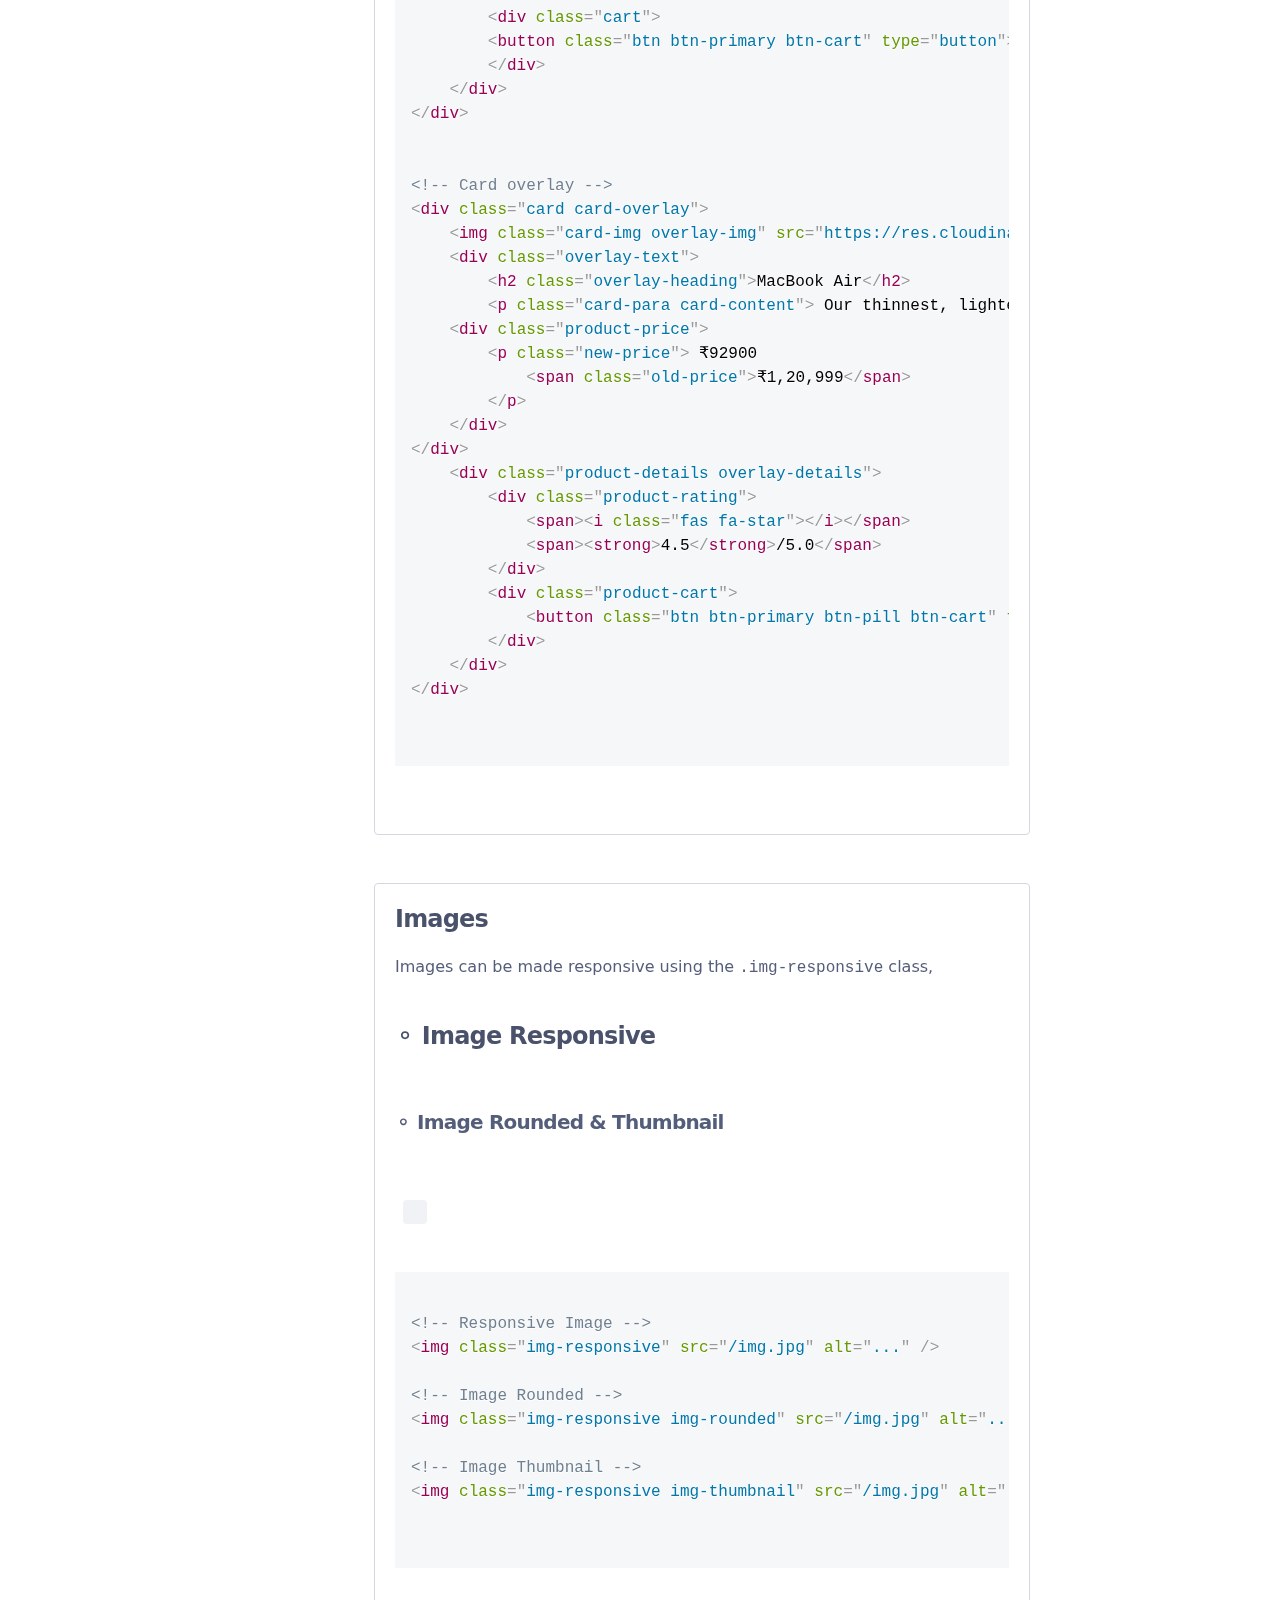
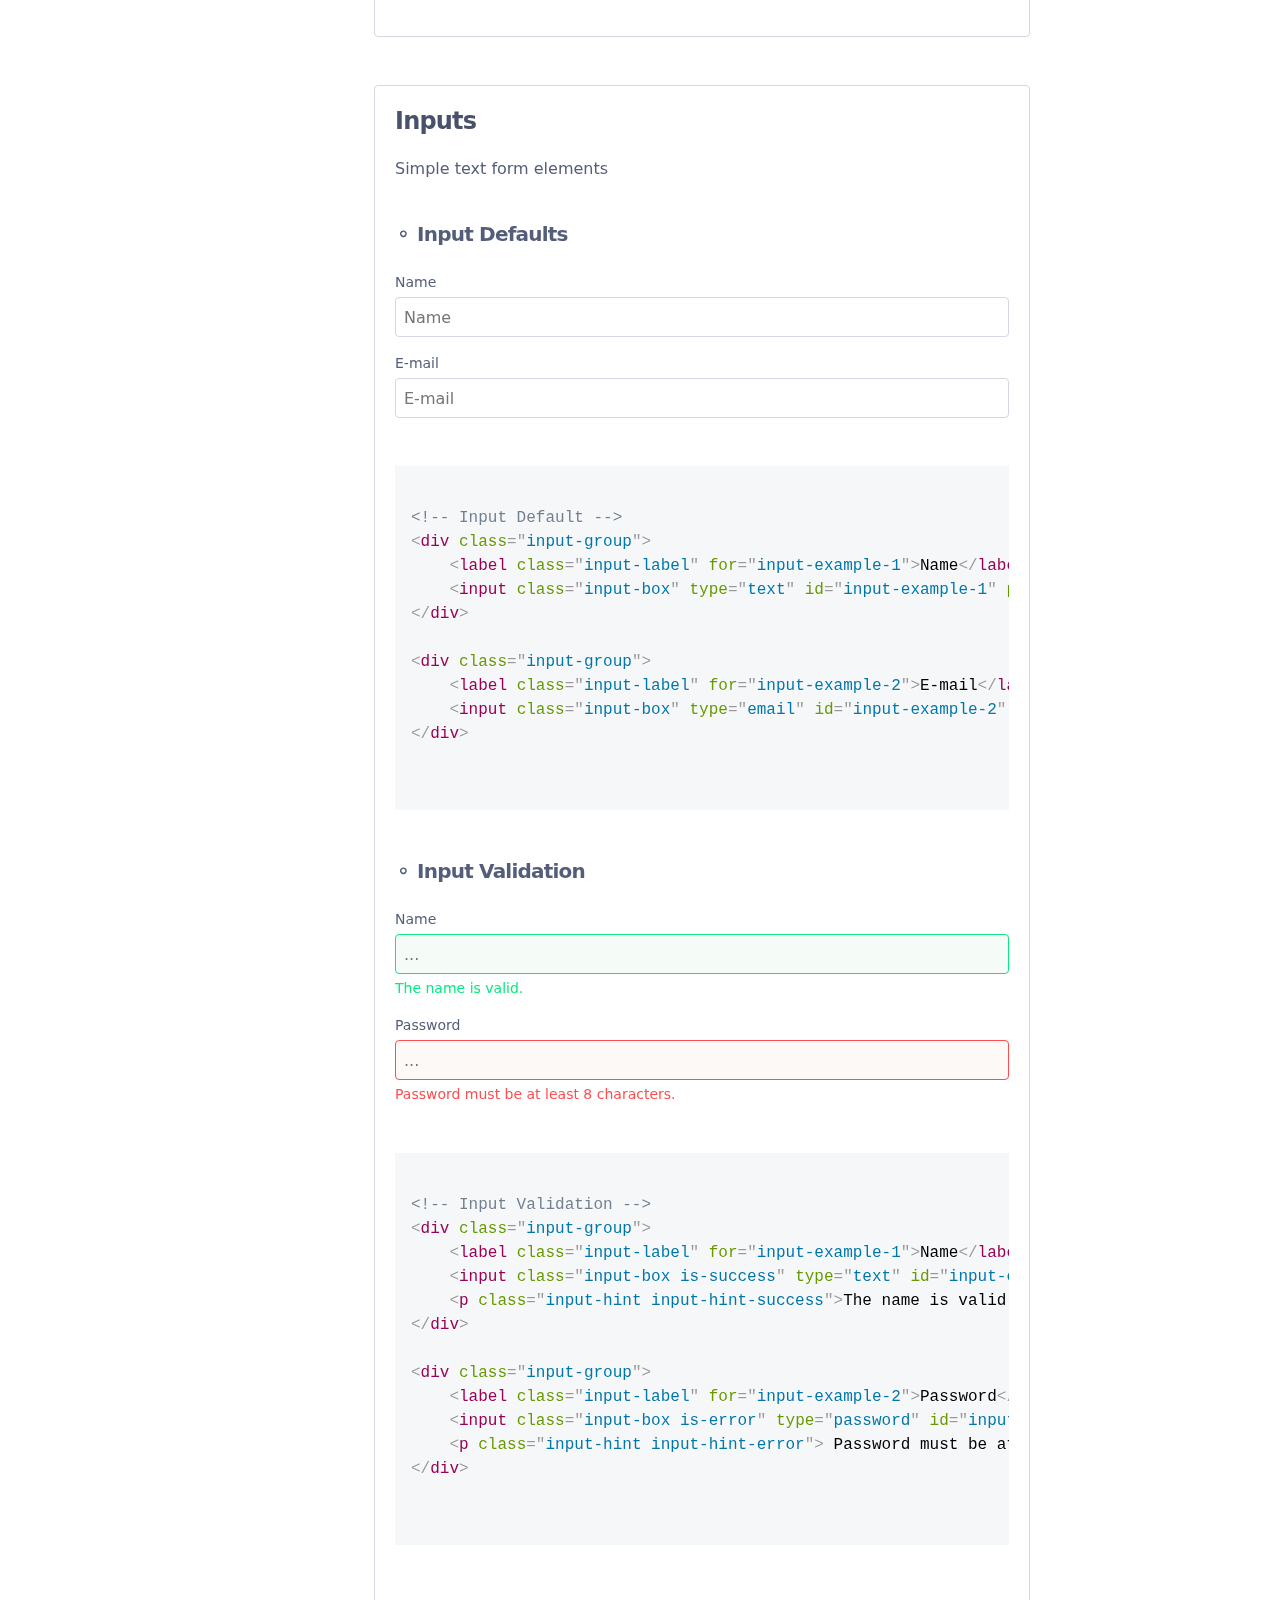
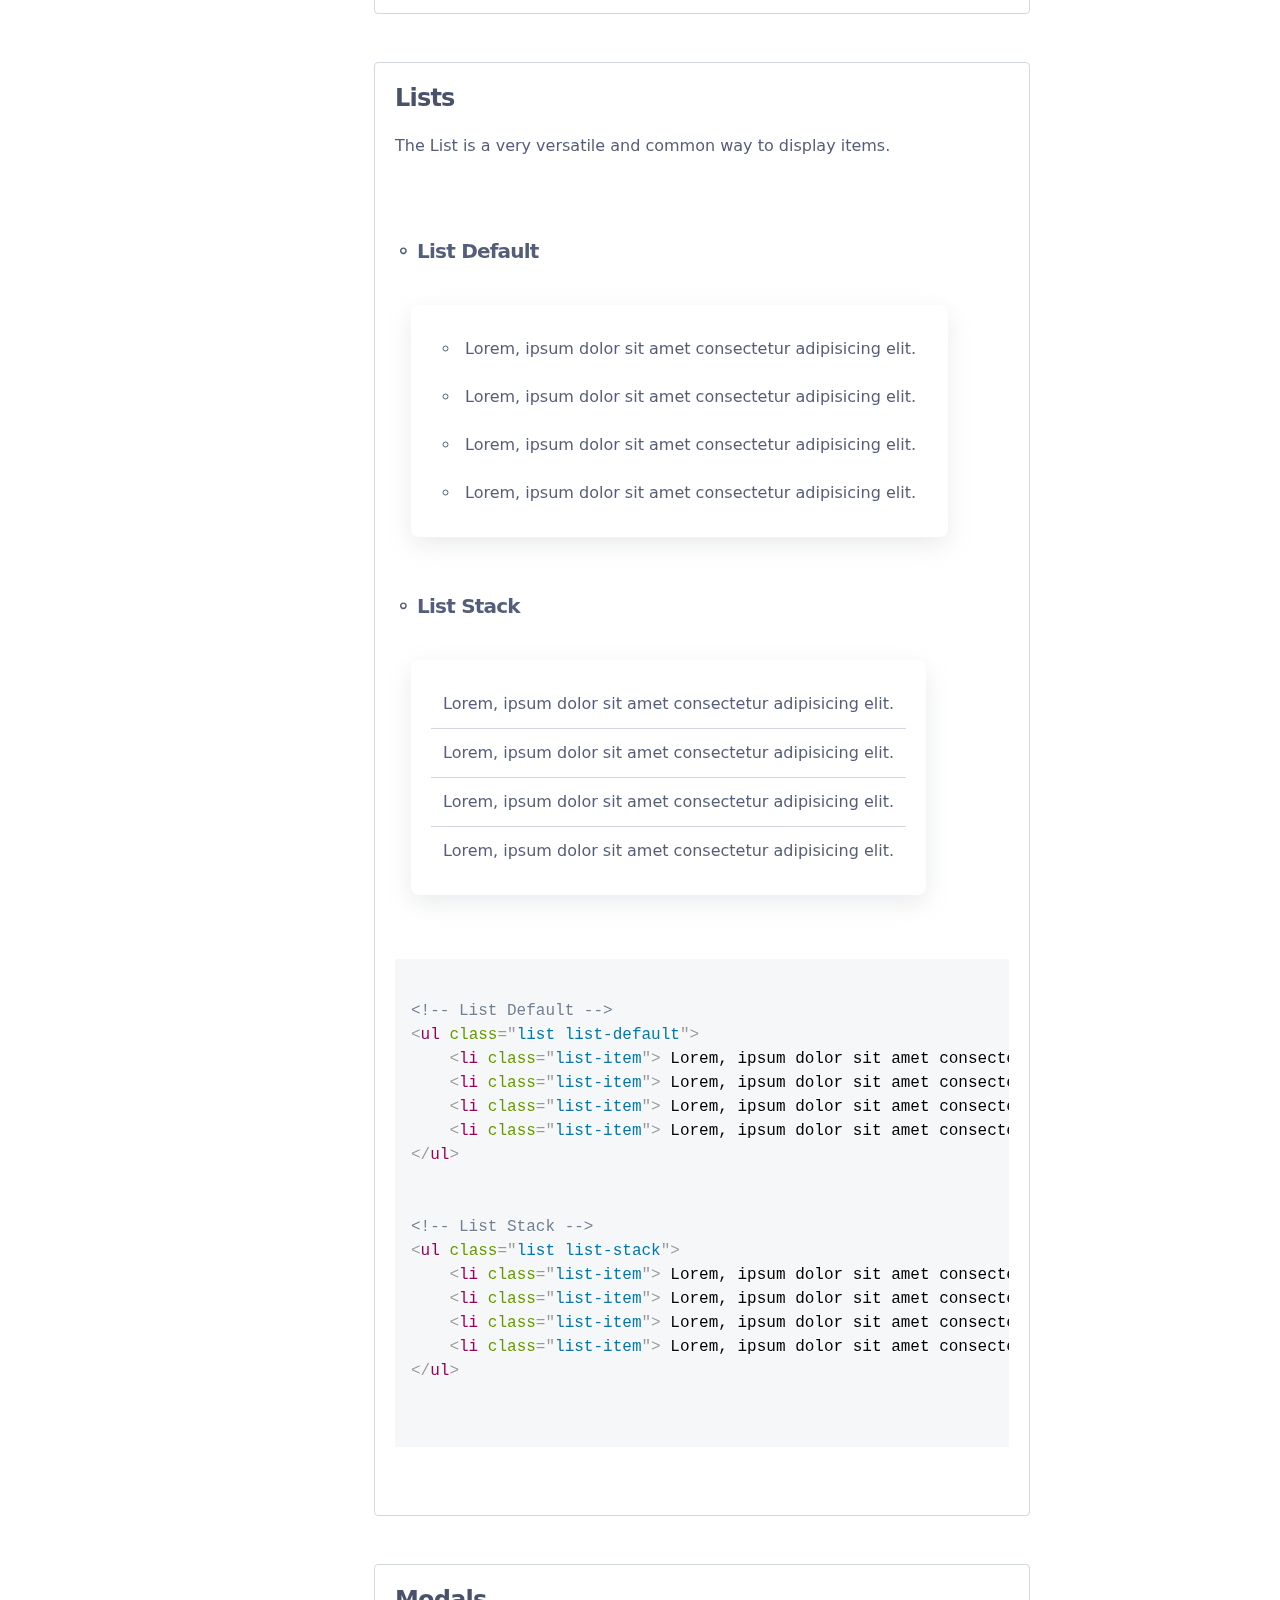
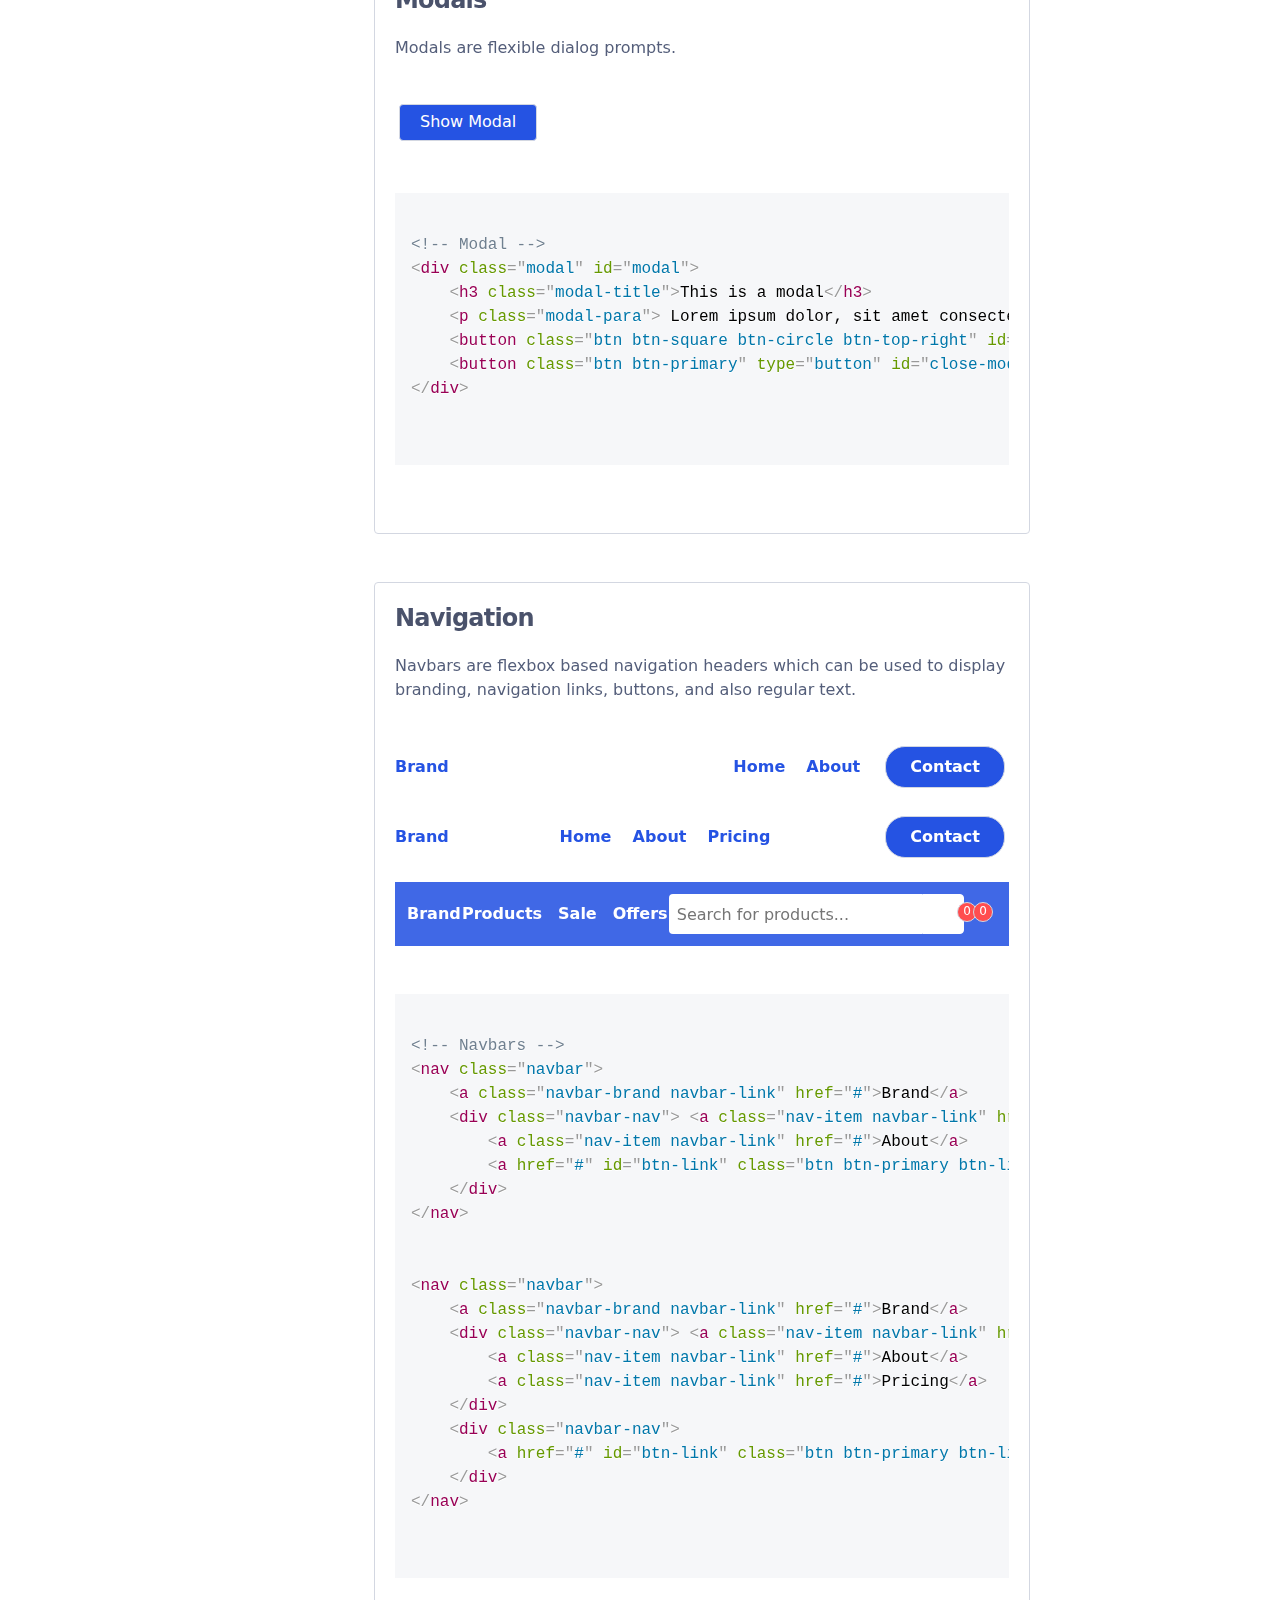
==== commit 9eeca725: "fix: refactor code" ====
--- a/docs/documentation.html
+++ b/docs/documentation.html
@@ -8,8 +8,9 @@
       <link rel="stylesheet" href="/css/drift.css" />
       <link rel="stylesheet" href="/css/index.css" />
       <link rel="stylesheet" href="/css/docs.css" />
-      <link rel="stylesheet" href="/prism.css" />
-      <script defer src="/prism.js"></script>
+      <link rel="stylesheet" href="/plugins//prism.css" />
+      <script defer src="/plugins/prism.js"></script>
+      <script defer src="./js//documentation.js"></script>
       <script
          defer
          src="https://kit.fontawesome.com/05f7314c5e.js"
@@ -156,7 +157,7 @@
             <div class="code-toolbar">
                <pre id="code" class="code">
 						<code class="lang-html">
-&lt;link rel=&quot;stylesheet&quot; href=&quot;https://cdn.jsdelivr.net/gh/duhbhavesh/driftcss@master/css/minified/drift.min.css&quot;&gt;
+&lt;link rel=&quot;stylesheet&quot; href=&quot;https://cdn.jsdelivr.net/gh/duhbhavesh/driftcss@main/css/minified/drift.min.css&quot;&gt;
 						</code>
 					</pre>
             </div>
@@ -244,6 +245,7 @@
             <ul class="avatars-default">
                <li class="avatar-item">
                   <img
+                     loading="lazy"
                      class="avatar avatar-1"
                      src="https://res.cloudinary.com/duhbhavesh/image/upload/v1615884024/driftcss/static/avatar-1.png"
                      alt=""
@@ -251,6 +253,7 @@
                </li>
                <li class="avatar-item">
                   <img
+                     loading="lazy"
                      class="avatar avatar-2"
                      src="https://res.cloudinary.com/duhbhavesh/image/upload/v1615884024/driftcss/static/avatar-2.png"
                      alt=""
@@ -258,6 +261,7 @@
                </li>
                <li class="avatar-item">
                   <img
+                     loading="lazy"
                      class="avatar avatar-3"
                      src="https://res.cloudinary.com/duhbhavesh/image/upload/v1615884024/driftcss/static/avatar-3.png"
                      alt=""
@@ -265,6 +269,7 @@
                </li>
                <li class="avatar-item">
                   <img
+                     loading="lazy"
                      class="avatar avatar-4"
                      src="https://res.cloudinary.com/duhbhavesh/image/upload/v1615884024/driftcss/static/avatar-4.png"
                      alt=""
@@ -533,6 +538,7 @@
             <div class="cards">
                <div class="card card-badge">
                   <img
+                     loading="lazy"
                      class="card-img"
                      src="https://res.cloudinary.com/duhbhavesh/image/upload/v1615908702/driftcss/static/card-1.jpg"
                      alt=""
@@ -548,6 +554,7 @@
                </div>
                <div class="card card-dismiss">
                   <img
+                     loading="lazy"
                      class="card-img"
                      src="https://res.cloudinary.com/duhbhavesh/image/upload/v1615911023/driftcss/static/card-3.jpg"
                      alt=""
@@ -575,7 +582,12 @@
                      <i class="far fa-heart"></i>
                   </button>
                   <div class="product-image">
-                     <img class="card-img" src="/static/hoodie.jfif" alt="" />
+                     <img
+                        loading="lazy"
+                        class="card-img"
+                        src="/static/hoodie.jfif"
+                        alt=""
+                     />
                   </div>
                   <div class="product-details">
                      <h3 class="product-heading">
@@ -604,6 +616,7 @@
                </div>
                <div class="card card-overlay">
                   <img
+                     loading="lazy"
                      class="card-img overlay-img"
                      src="https://res.cloudinary.com/duhbhavesh/image/upload/v1616150651/driftcss/static/card-img-4.jpg"
                      alt=""
@@ -720,6 +733,7 @@
                <h4 class="component-title">&#9900; Image Responsive</h4>
                <div class="images-responsive">
                   <img
+                     loading="lazy"
                      class="img-responsive"
                      src="https://res.cloudinary.com/duhbhavesh/image/upload/v1615908702/driftcss/static/card-1.jpg"
                      alt="Mountain Image"
@@ -731,11 +745,13 @@
 
                <div class="images-round-thumbnail">
                   <img
+                     loading="lazy"
                      class="img-responsive img-rounded"
                      src="/static/card-img-5.jpg"
                      alt="Mountain Image"
                   />
                   <img
+                     loading="lazy"
                      class="img-responsive img-thumbnail"
                      src="/static/card-img-5.jpg"
                      alt="Mountain Image"
@@ -1426,67 +1442,5 @@
             </div>
          </section>
       </main>
-      <script>
-         // window scroll top
-         const scrollToTop = () => {
-            window.scrollTo(0, 0);
-         };
-
-         // modal
-         const modal = document.querySelector('#modal');
-         const openModalButton = document.querySelector('#open-modal-btn');
-         const closeModalButton = document.querySelector('#close-modal-btn');
-         const closeModalButtonIcon = document.querySelector(
-            '#close-modal-btn-icon',
-         );
-         const overlay = document.querySelector('#modal-overlay');
-
-         openModalButton.addEventListener('click', () => {
-            modal.classList.add('open');
-            overlay.classList.add('open');
-         });
-
-         closeModalButton.addEventListener('click', closeModal);
-         closeModalButtonIcon.addEventListener('click', closeModal);
-         overlay.addEventListener('click', closeModal);
-
-         function closeModal() {
-            modal.classList.remove('open');
-            overlay.classList.remove('open');
-         }
-
-         // nav
-         const sidebarOpen = document.querySelector('#sidebarCollapse');
-         const sidebarClose = document.querySelector('#sidebarCollapseX');
-         const sidebar = document.querySelector('.sidebar-nav');
-         const overlayNav = document.querySelector('.sidebar-overlay');
-
-         sidebarOpen.addEventListener('click', () => {
-            sidebar.classList.add('active');
-            overlayNav.classList.add('active');
-         });
-
-         function closeSidebar() {
-            sidebar.classList.remove('active');
-            overlayNav.classList.remove('active');
-         }
-
-         sidebarClose.addEventListener('click', closeSidebar);
-         overlayNav.addEventListener('click', closeSidebar);
-
-         // toast
-         const toast = document.querySelector('#toast-demo');
-         const openToastBtn = document.querySelector('#toast-demo-open');
-         const closeToastBtn = document.querySelector('#toast-demo-close');
-
-         openToastBtn.addEventListener('click', () => {
-            toast.classList.add('open');
-         });
-         closeToastBtn.addEventListener('click', closeToast);
-
-         function closeToast() {
-            toast.classList.remove('open');
-         }
-      </script>
    </body>
 </html>
--- a/css/drift.css
+++ b/css/drift.css
@@ -663,8 +663,8 @@
   text-decoration: line-through;
 }
 .product .btn-top-right {
-  top: 10px;
-  right: 10px;
+  top: 13px;
+  right: 13px;
 }
 .product .btn-cart {
   margin: 0;
--- a/plugins/prism.css
+++ b/plugins/prism.css
@@ -0,0 +1,143 @@
+/* PrismJS 1.23.0
+https://prismjs.com/download.html#themes=prism&languages=markup+css+clike+javascript */
+/**
+ * prism.js default theme for JavaScript, CSS and HTML
+ * Based on dabblet (http://dabblet.com)
+ * @author Lea Verou
+ */
+
+code[class*="language-"],
+pre[class*="language-"] {
+	color: black;
+	background: none;
+	text-shadow: 0 1px white;
+	font-family: Consolas, Monaco, 'Andale Mono', 'Ubuntu Mono', monospace;
+	font-size: 1em;
+	text-align: left;
+	white-space: pre;
+	word-spacing: normal;
+	word-break: normal;
+	word-wrap: normal;
+	line-height: 1.5;
+
+	-moz-tab-size: 4;
+	-o-tab-size: 4;
+	tab-size: 4;
+
+	-webkit-hyphens: none;
+	-moz-hyphens: none;
+	-ms-hyphens: none;
+	hyphens: none;
+}
+
+pre[class*="language-"]::-moz-selection, pre[class*="language-"] ::-moz-selection,
+code[class*="language-"]::-moz-selection, code[class*="language-"] ::-moz-selection {
+	text-shadow: none;
+	background: #b3d4fc;
+}
+
+pre[class*="language-"]::selection, pre[class*="language-"] ::selection,
+code[class*="language-"]::selection, code[class*="language-"] ::selection {
+	text-shadow: none;
+	background: #b3d4fc;
+}
+
+@media print {
+	code[class*="language-"],
+	pre[class*="language-"] {
+		text-shadow: none;
+	}
+}
+
+/* Code blocks */
+pre[class*="language-"] {
+	padding: 1em;
+	margin: .5em 0;
+	overflow: auto;
+}
+
+:not(pre) > code[class*="language-"],
+pre[class*="language-"] {
+	background: #f5f2f0;
+}
+
+/* Inline code */
+:not(pre) > code[class*="language-"] {
+	padding: .1em;
+	border-radius: .3em;
+	white-space: normal;
+}
+
+.token.comment,
+.token.prolog,
+.token.doctype,
+.token.cdata {
+	color: slategray;
+}
+
+.token.punctuation {
+	color: #999;
+}
+
+.token.namespace {
+	opacity: .7;
+}
+
+.token.property,
+.token.tag,
+.token.boolean,
+.token.number,
+.token.constant,
+.token.symbol,
+.token.deleted {
+	color: #905;
+}
+
+.token.selector,
+.token.attr-name,
+.token.string,
+.token.char,
+.token.builtin,
+.token.inserted {
+	color: #690;
+}
+
+.token.operator,
+.token.entity,
+.token.url,
+.language-css .token.string,
+.style .token.string {
+	color: #9a6e3a;
+	/* This background color was intended by the author of this theme. */
+	background: hsla(0, 0%, 100%, .5);
+}
+
+.token.atrule,
+.token.attr-value,
+.token.keyword {
+	color: #07a;
+}
+
+.token.function,
+.token.class-name {
+	color: #DD4A68;
+}
+
+.token.regex,
+.token.important,
+.token.variable {
+	color: #e90;
+}
+
+.token.important,
+.token.bold {
+	font-weight: bold;
+}
+.token.italic {
+	font-style: italic;
+}
+
+.token.entity {
+	cursor: help;
+}
+
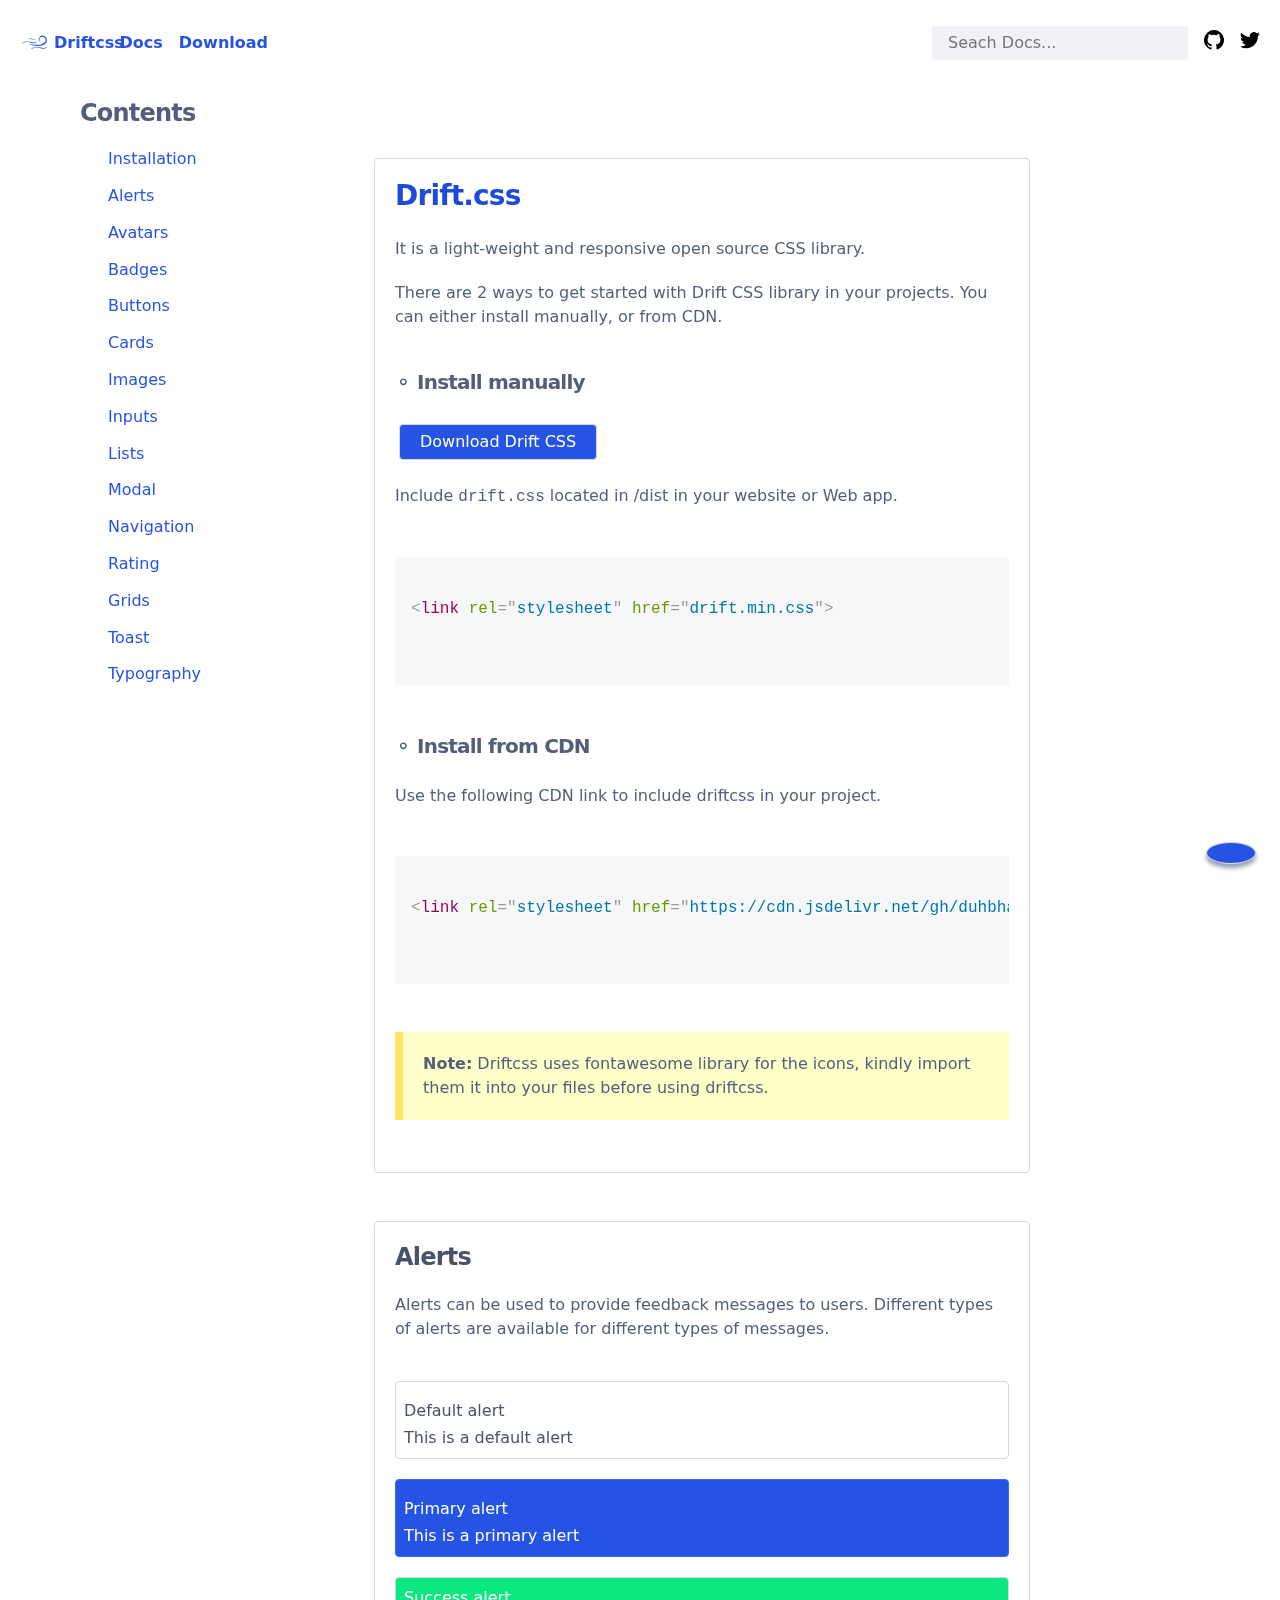
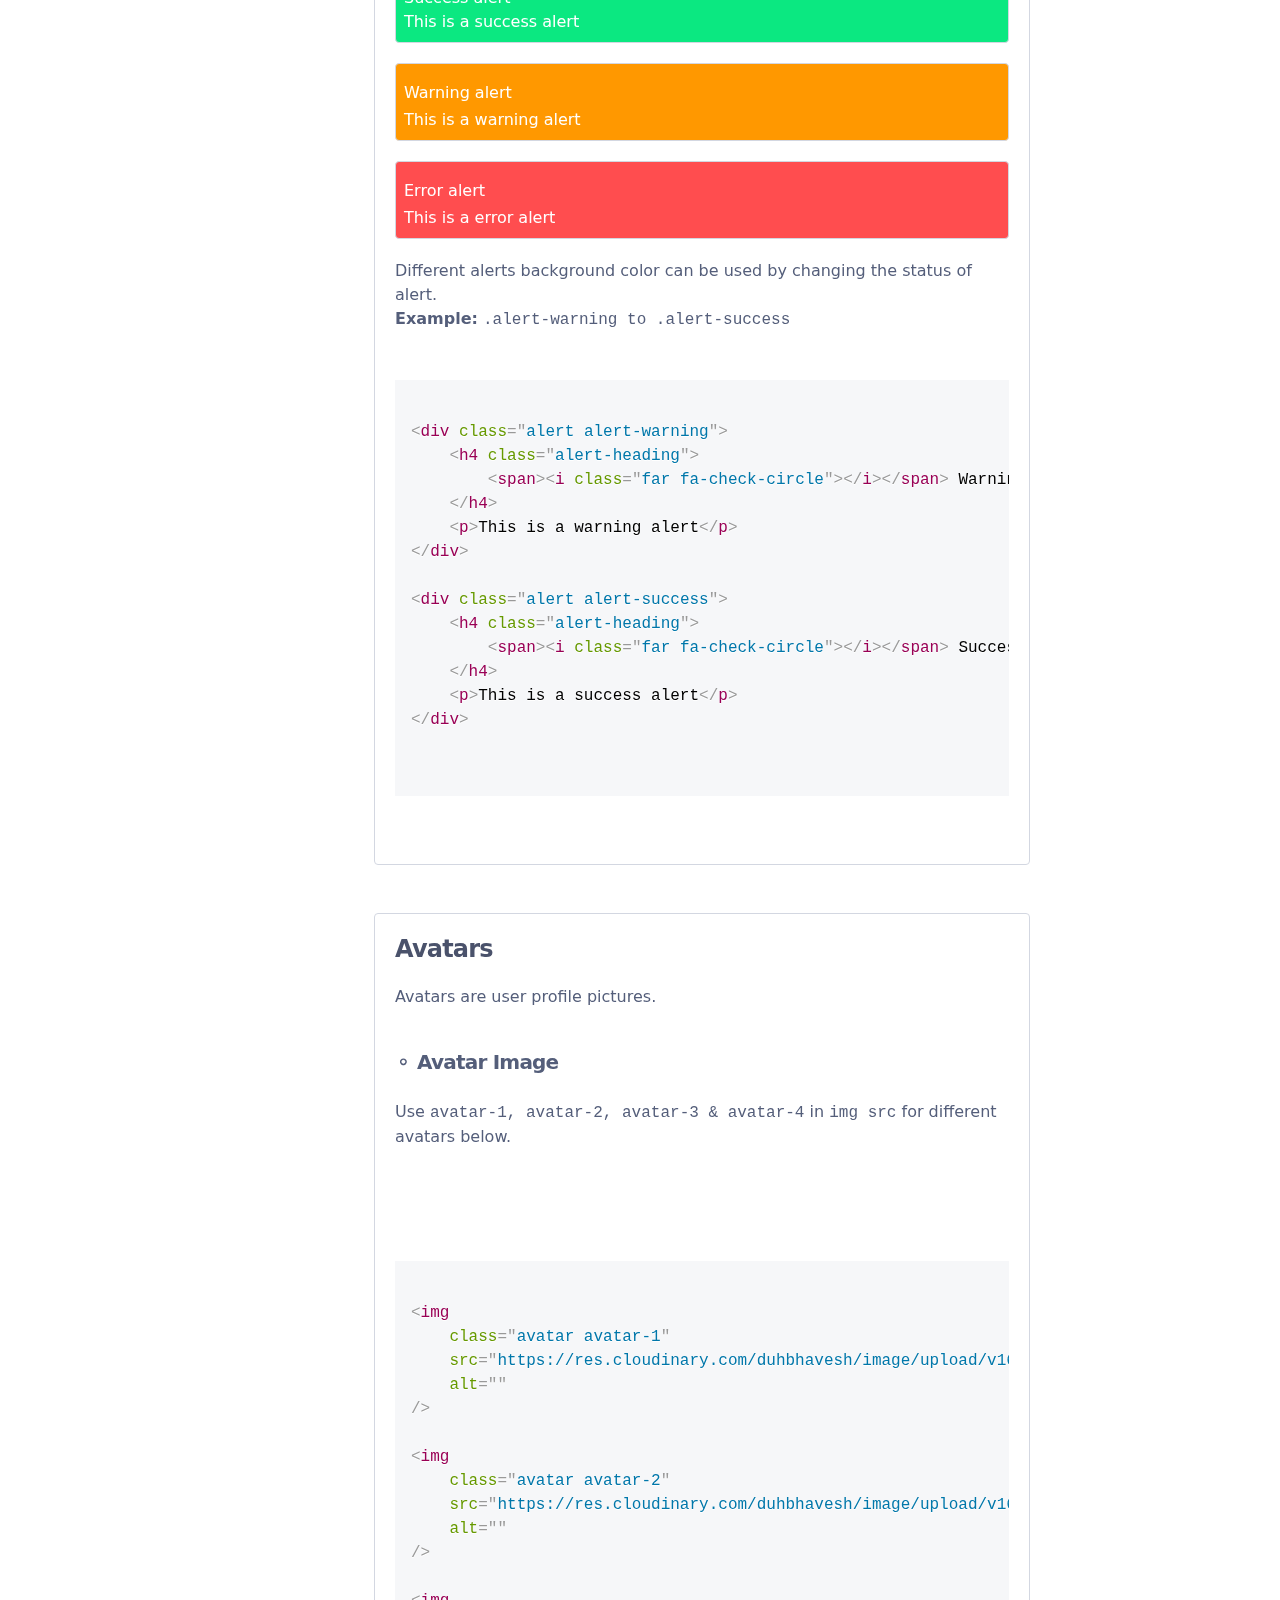
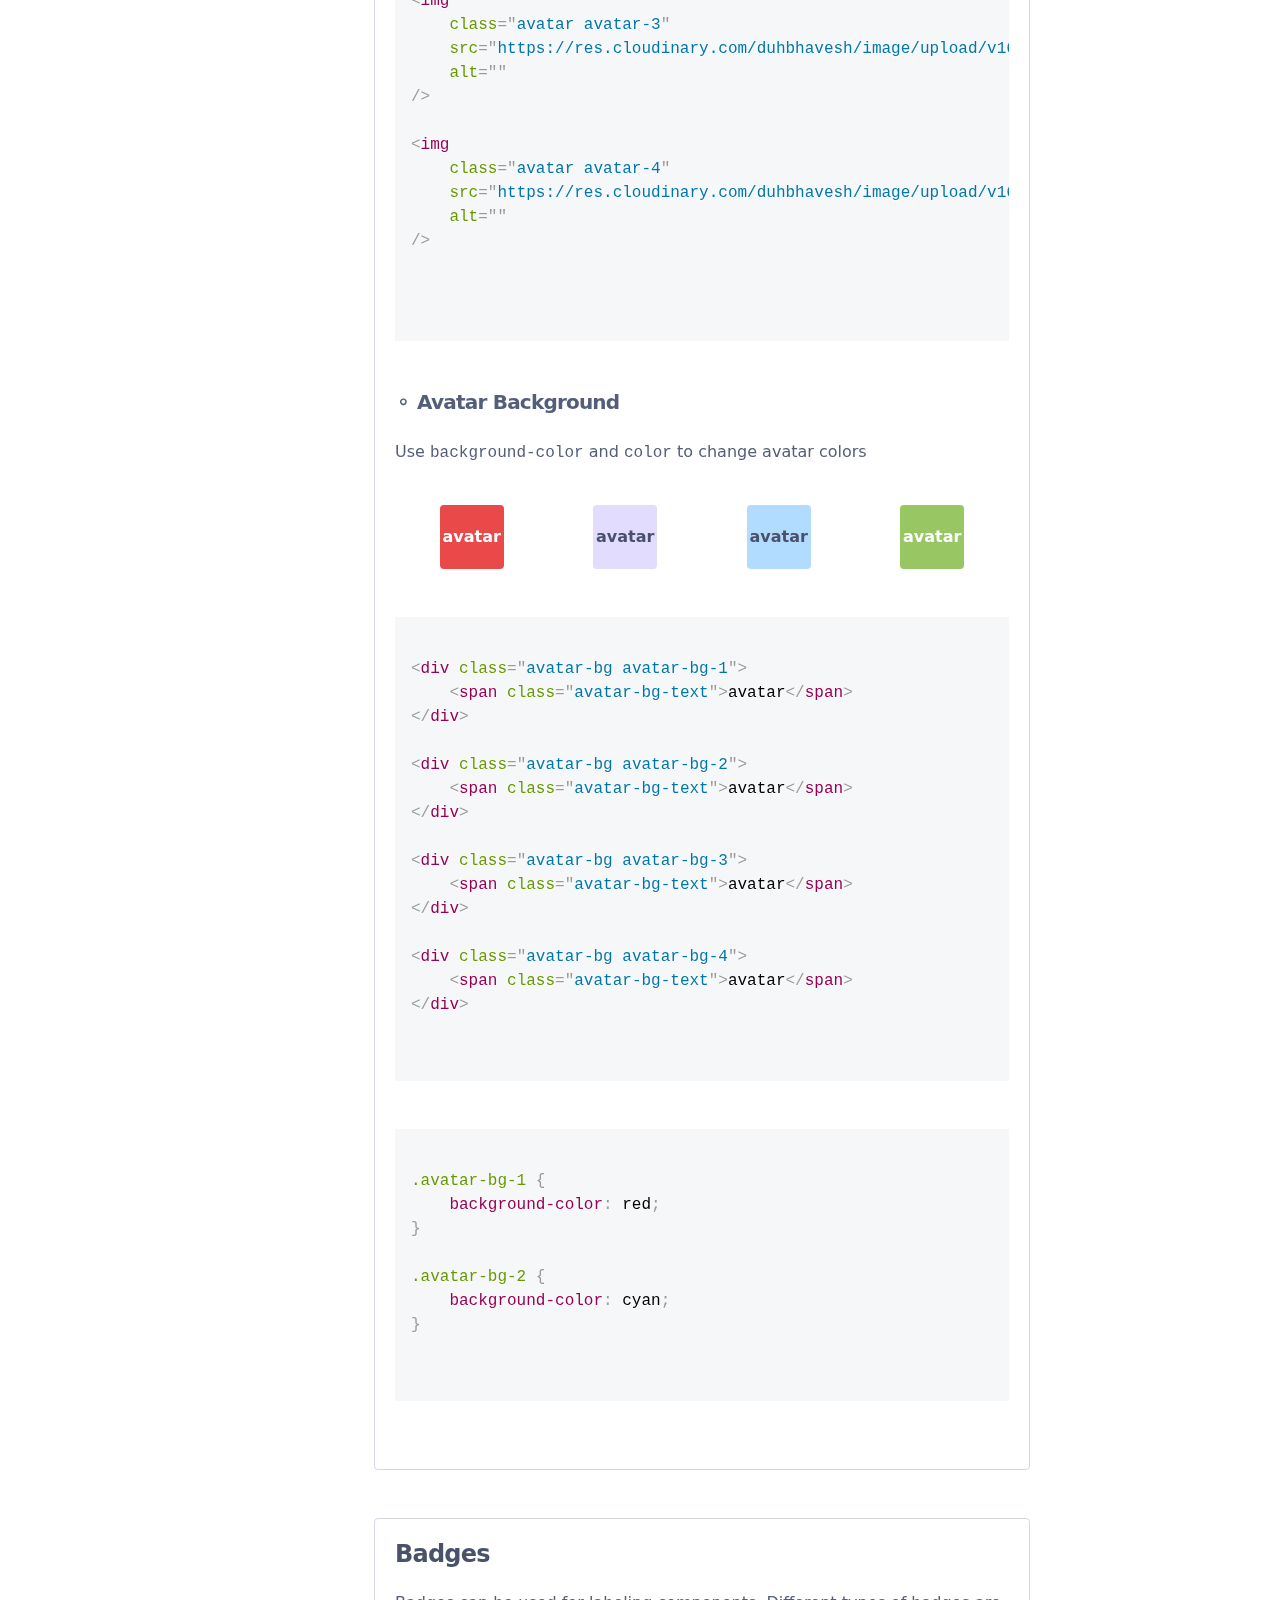
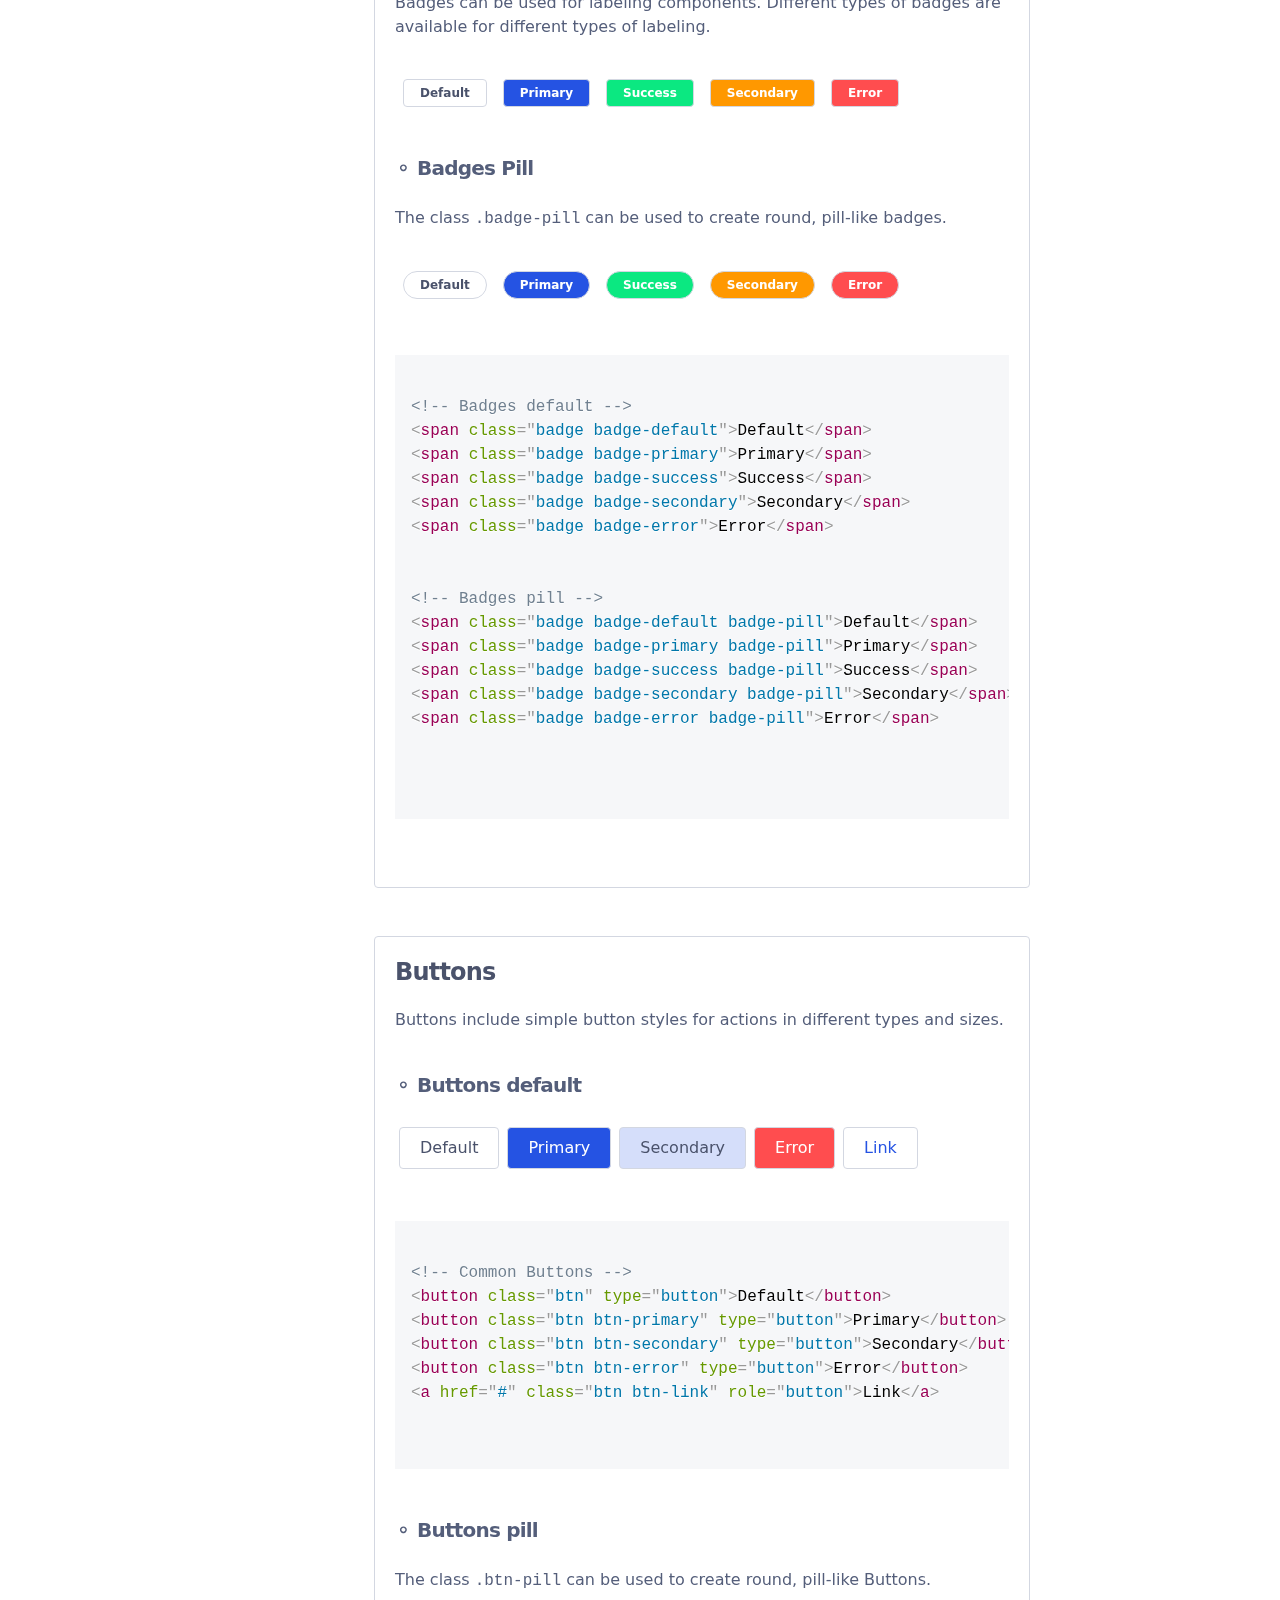
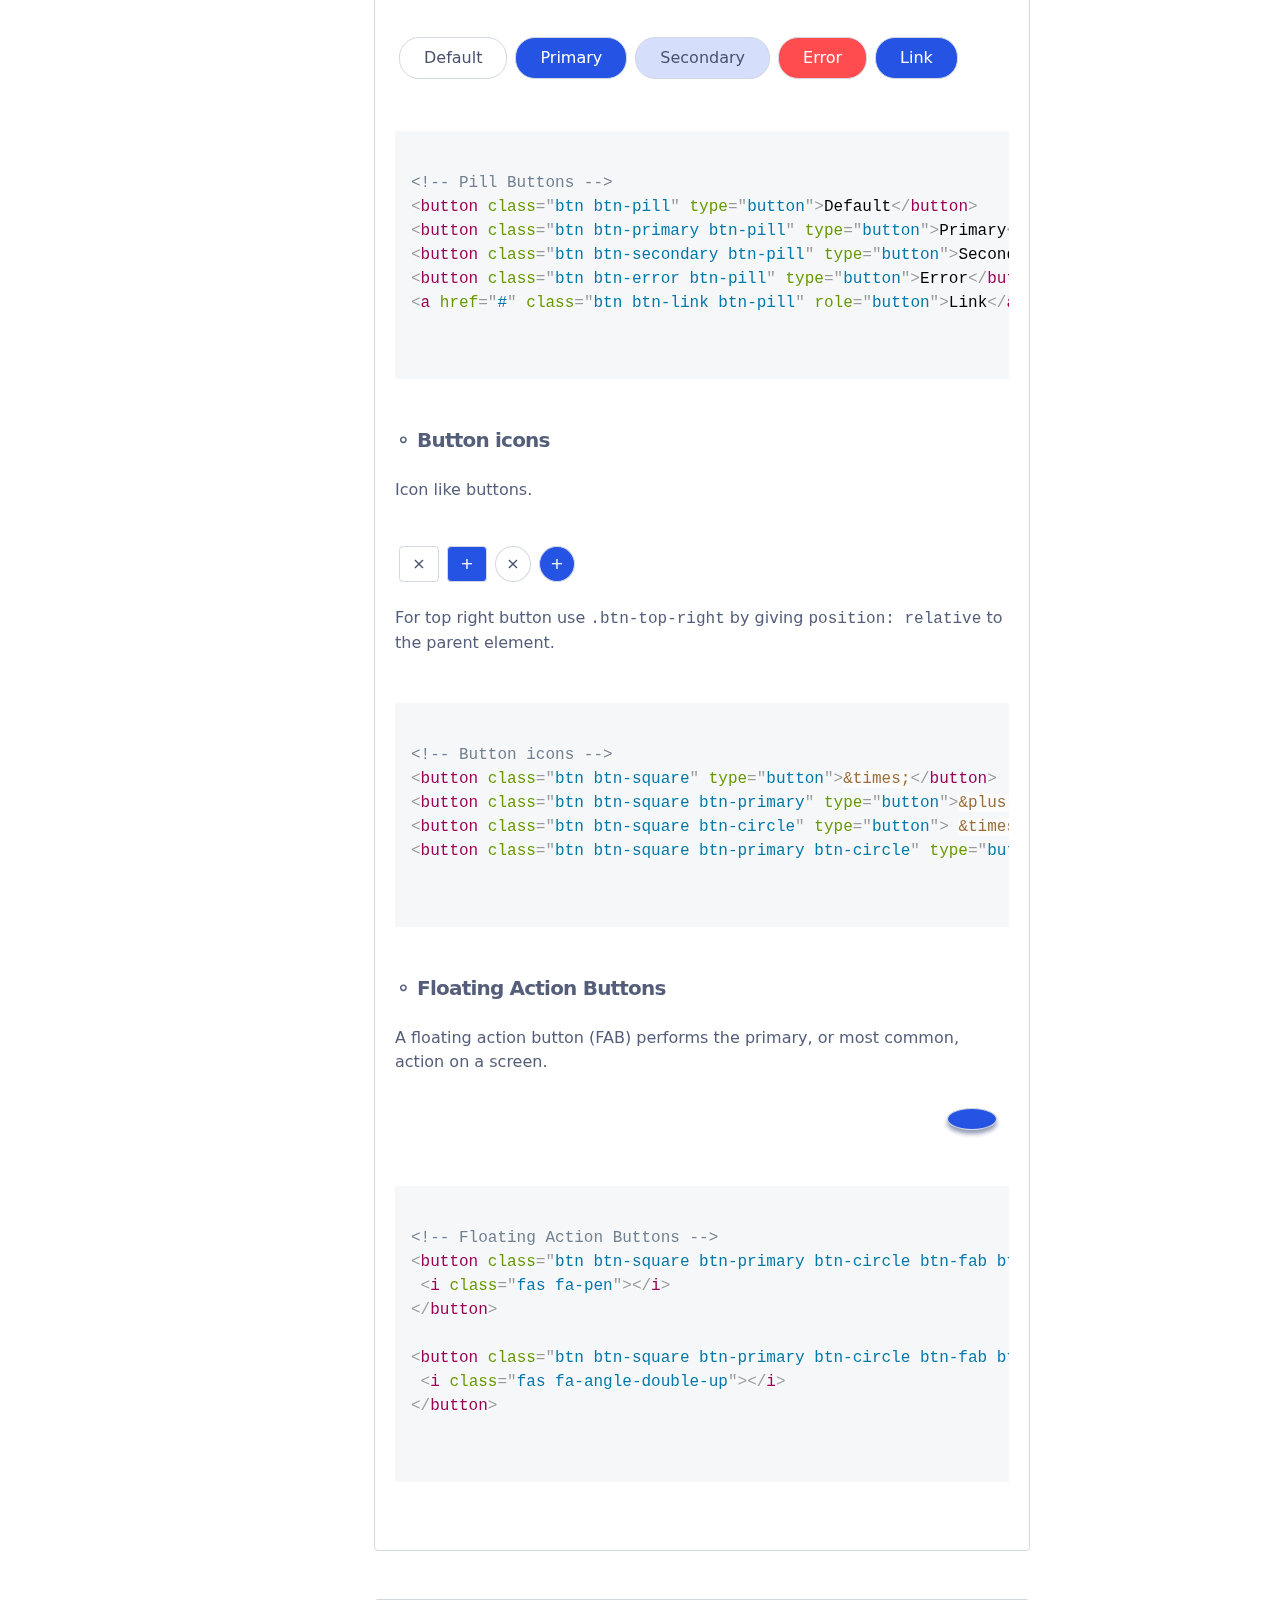
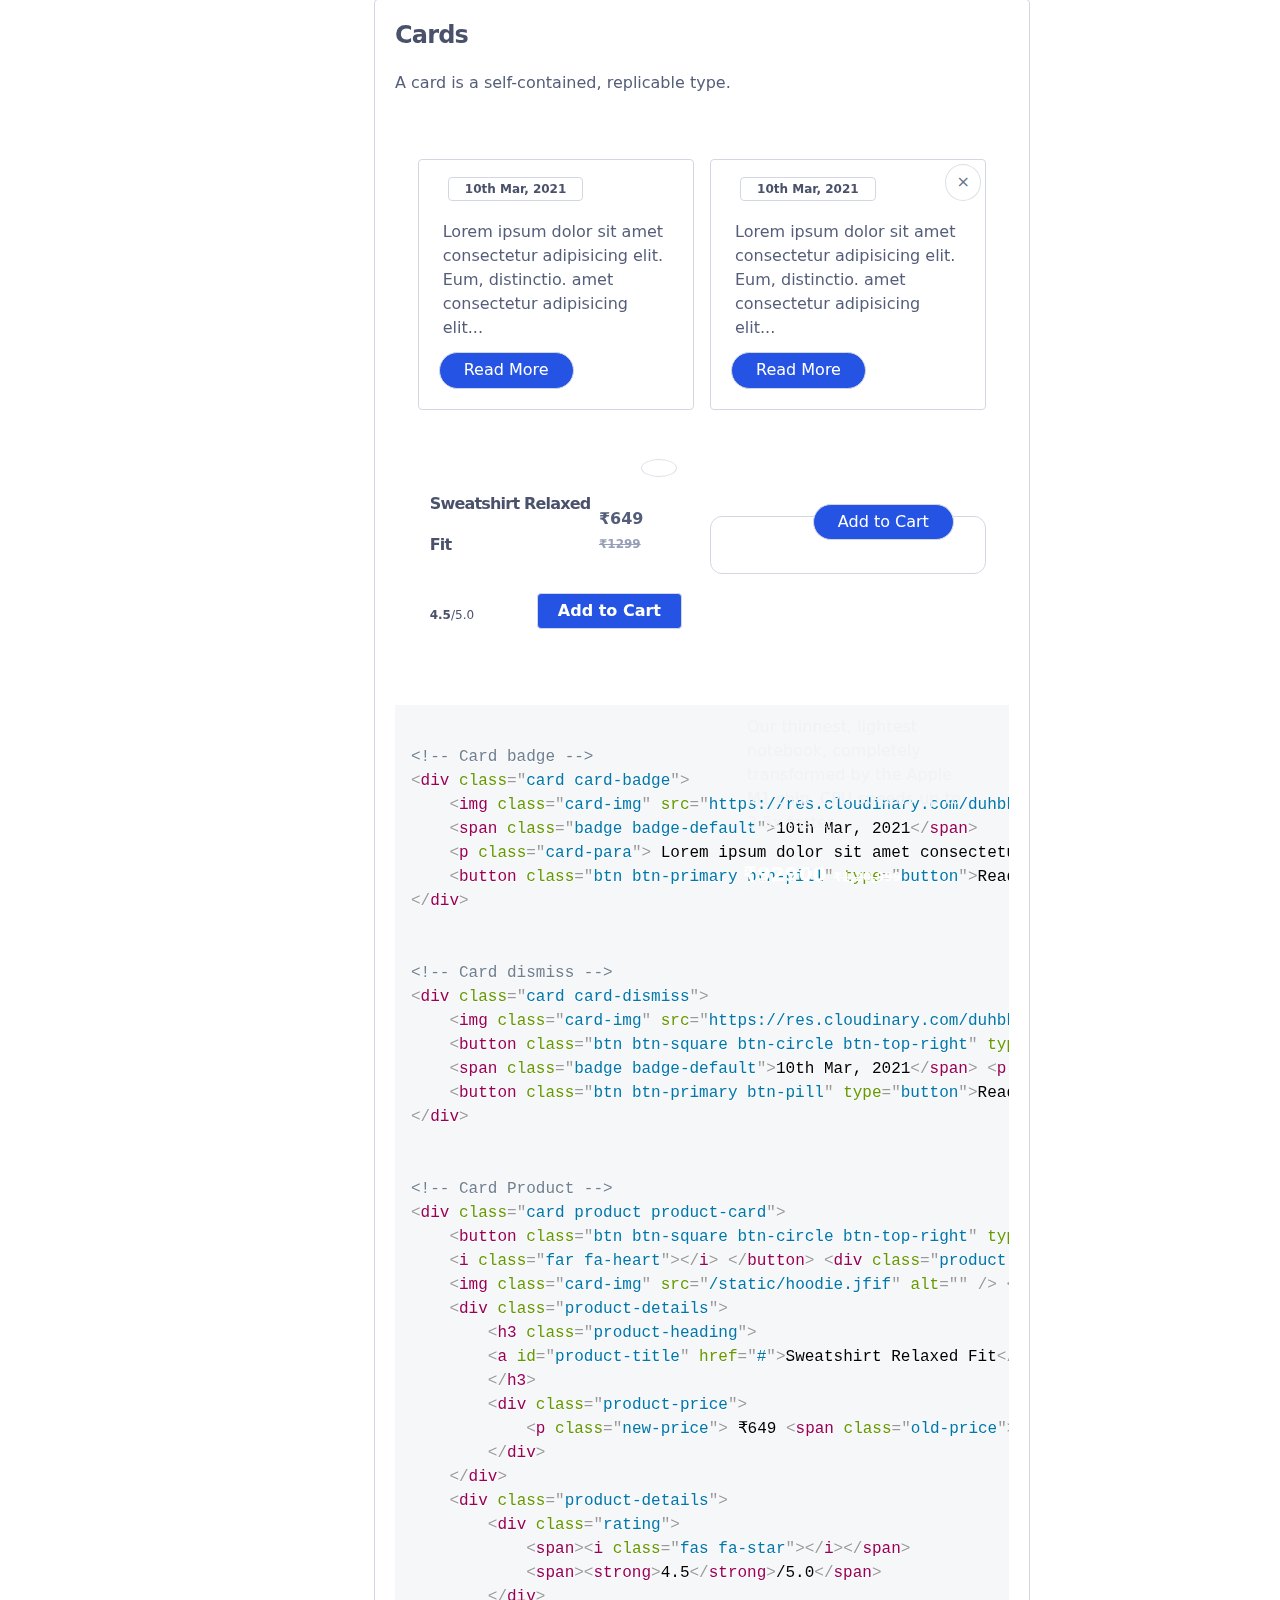
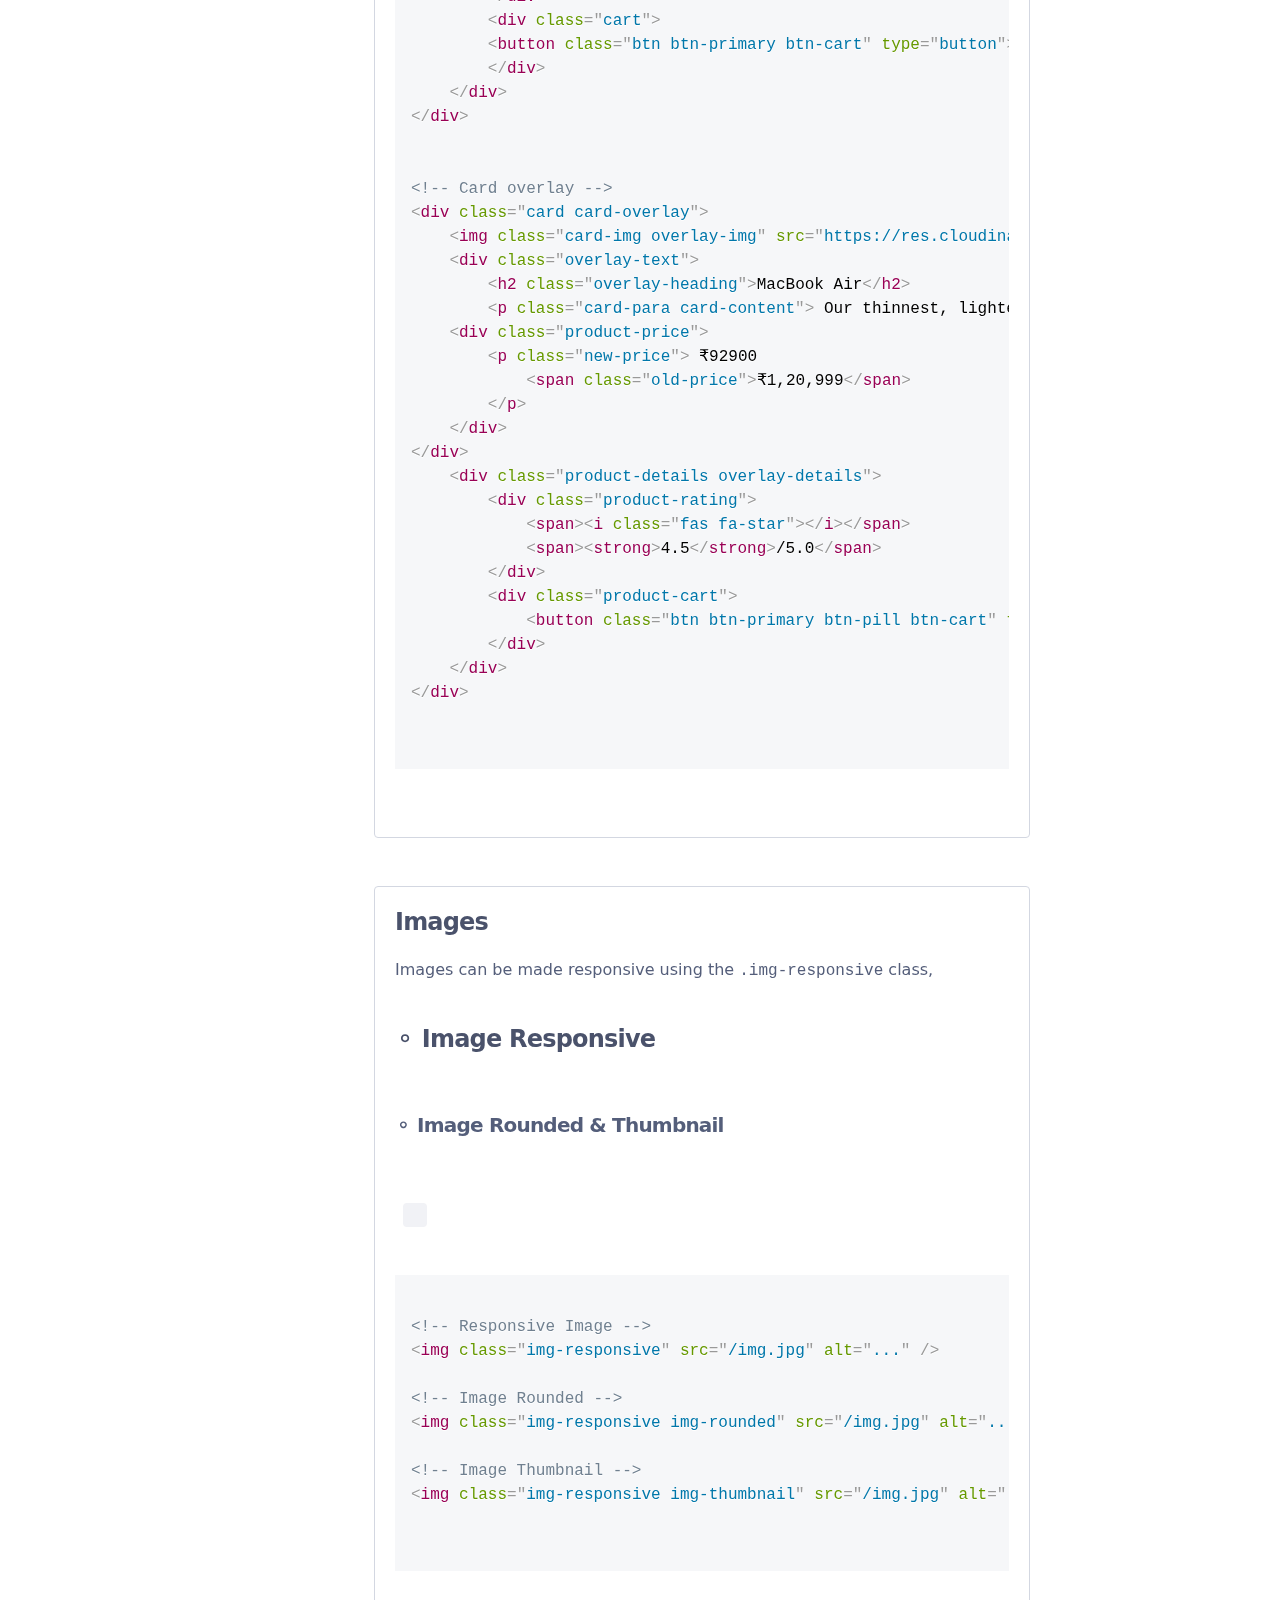
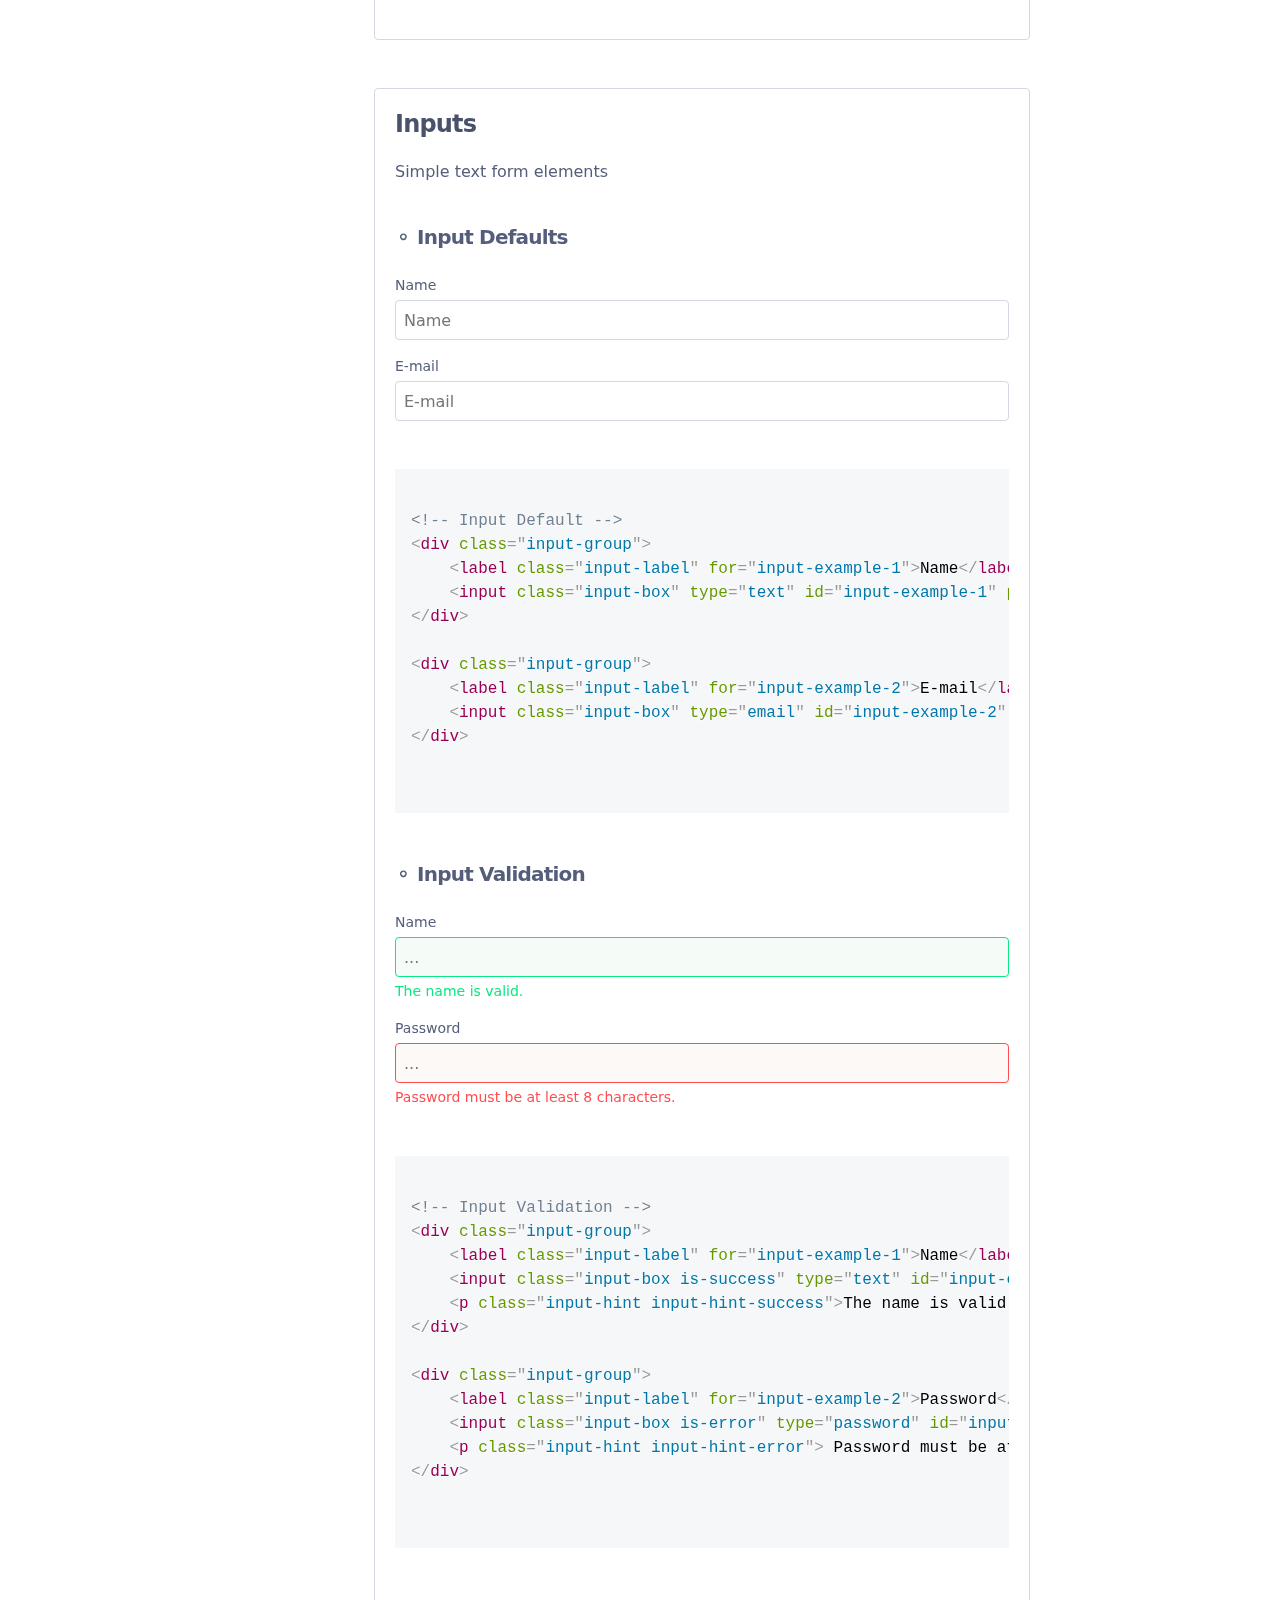
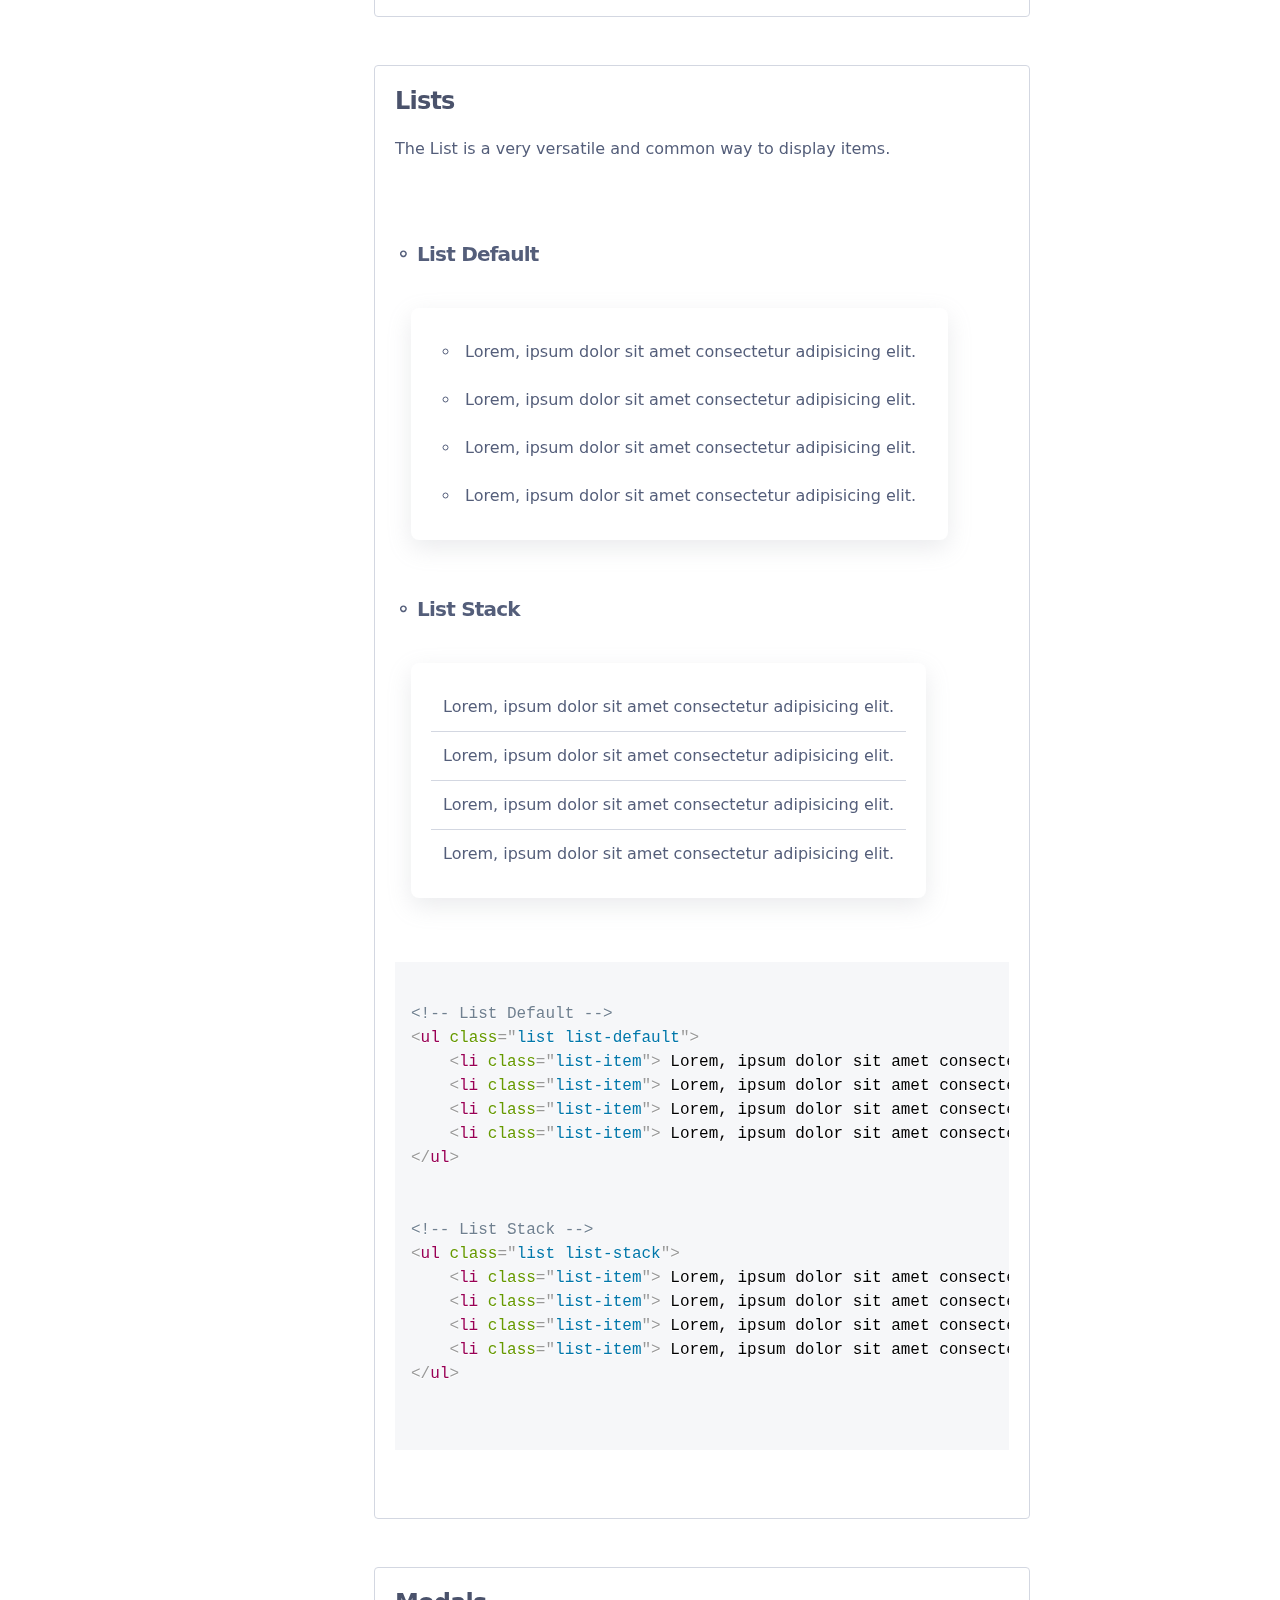
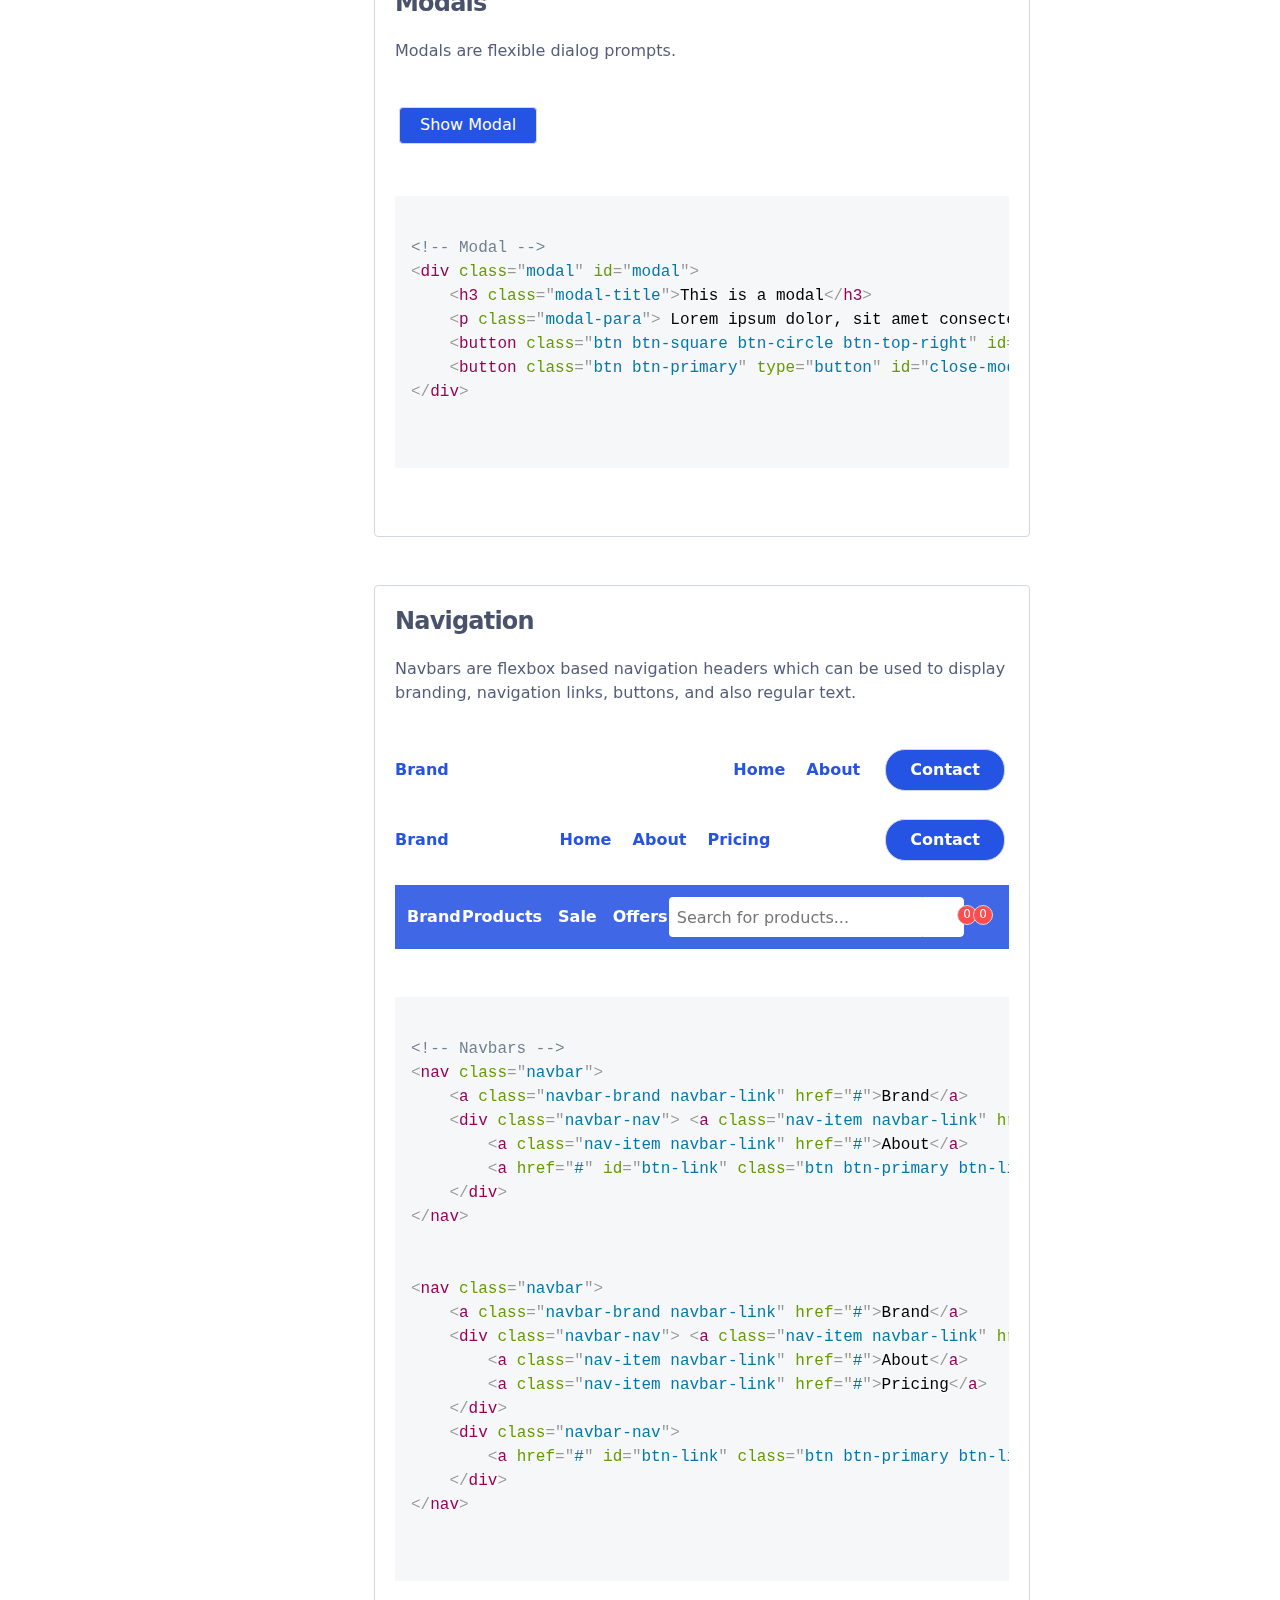
==== commit 14c906cf: "feat: add logo" ====
--- a/docs/documentation.html
+++ b/docs/documentation.html
@@ -23,7 +23,12 @@
             <nav class="row nav">
                <div class="nav-left">
                   <ul class="nav-links">
-                     <li class="nav-link"><a href="/">Driftcss</a></li>
+                     <div class="nav-brand">
+                        <img class="nav-logo" src="/static/drift.svg" />
+                        <li class="nav-link nav-brand-title">
+                           <a href="/">Driftcss</a>
+                        </li>
+                     </div>
                      <li class="nav-link">
                         <a href="/docs/documentation.html">Docs</a>
                      </li>
@@ -50,7 +55,7 @@
                         /></a>
                      </li>
                      <li class="nav-link">
-                        <a href="https://twitter.com"
+                        <a href="https://twitter.com/duhbhavesh"
                            ><img
                               class="social-icon"
                               src="/docs/img/homepage/twitter.svg"
@@ -62,7 +67,9 @@
             </nav>
             <button
                onclick="scrollToTop()"
-               class="btn btn-square btn-primary btn-circle btn-fab btn-fab-arrow"
+               class="
+                  btn btn-square btn-primary btn-circle btn-fab btn-fab-arrow
+               "
             >
                <i class="fas fa-angle-double-up"></i>
             </button>
@@ -510,7 +517,9 @@
             </p>
             <div class="buttons buttons-floats">
                <button
-                  class="btn btn-square btn-primary btn-circle btn-fab btn-fab-edit"
+                  class="
+                     btn btn-square btn-primary btn-circle btn-fab btn-fab-edit
+                  "
                >
                   <i class="fas fa-pen"></i>
                </button>
@@ -1118,7 +1127,10 @@
                            <div class="sidebar-login">
                               <a class="btn btn-primary" href="#"
                                  ><i
-                                    class="fas fas-sidebar fas-sidebar-user fa-user"
+                                    class="
+                                       fas fas-sidebar fas-sidebar-user
+                                       fa-user
+                                    "
                                  ></i>
                                  Log In</a
                               >
--- a/css/index.css
+++ b/css/index.css
@@ -135,6 +135,17 @@
   .nav-left {
     width: 30%;
   }
+  .nav-brand {
+    display: flex;
+    align-items: center;
+  }
+  .nav-logo {
+    width: 30px;
+    height: 30px;
+  }
+  .nav-brand-title {
+    margin-left: 0.2rem;
+  }
   .nav .nav-right,
 .nav .social-icons {
     display: flex;
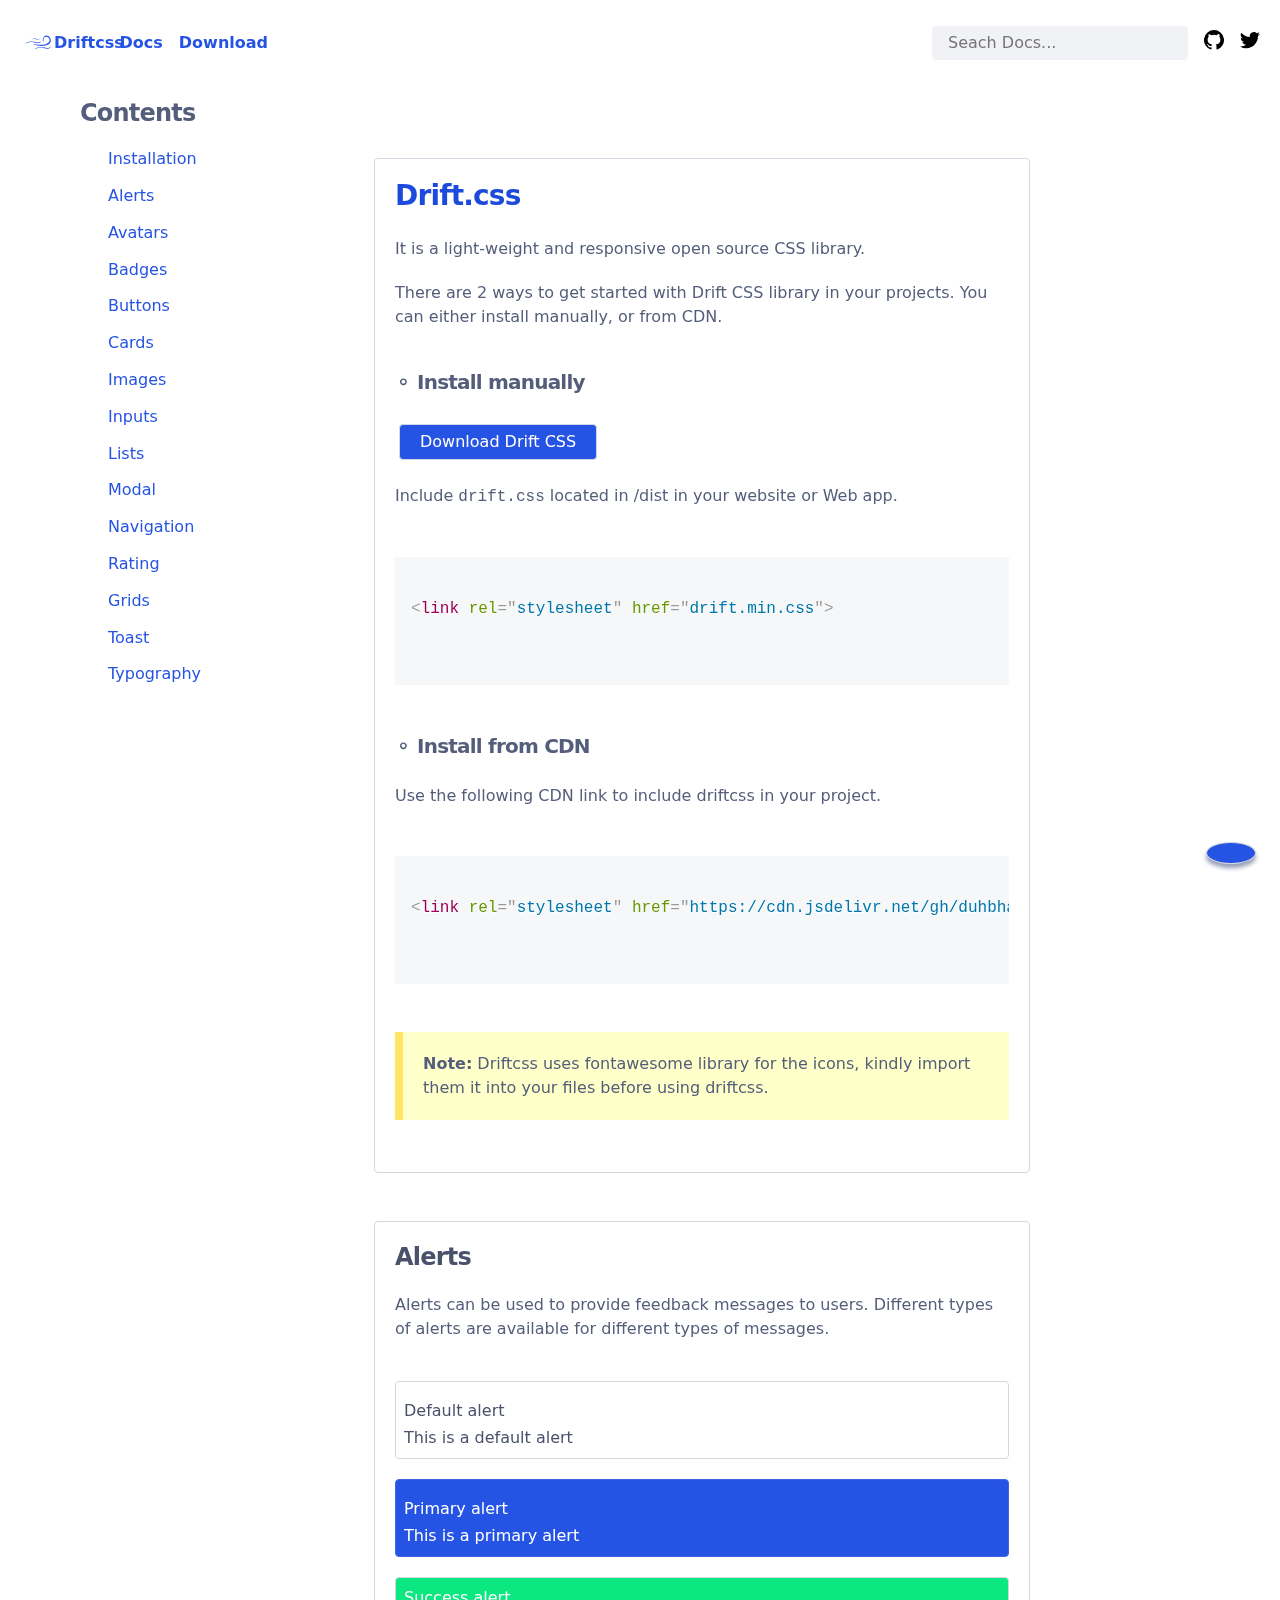
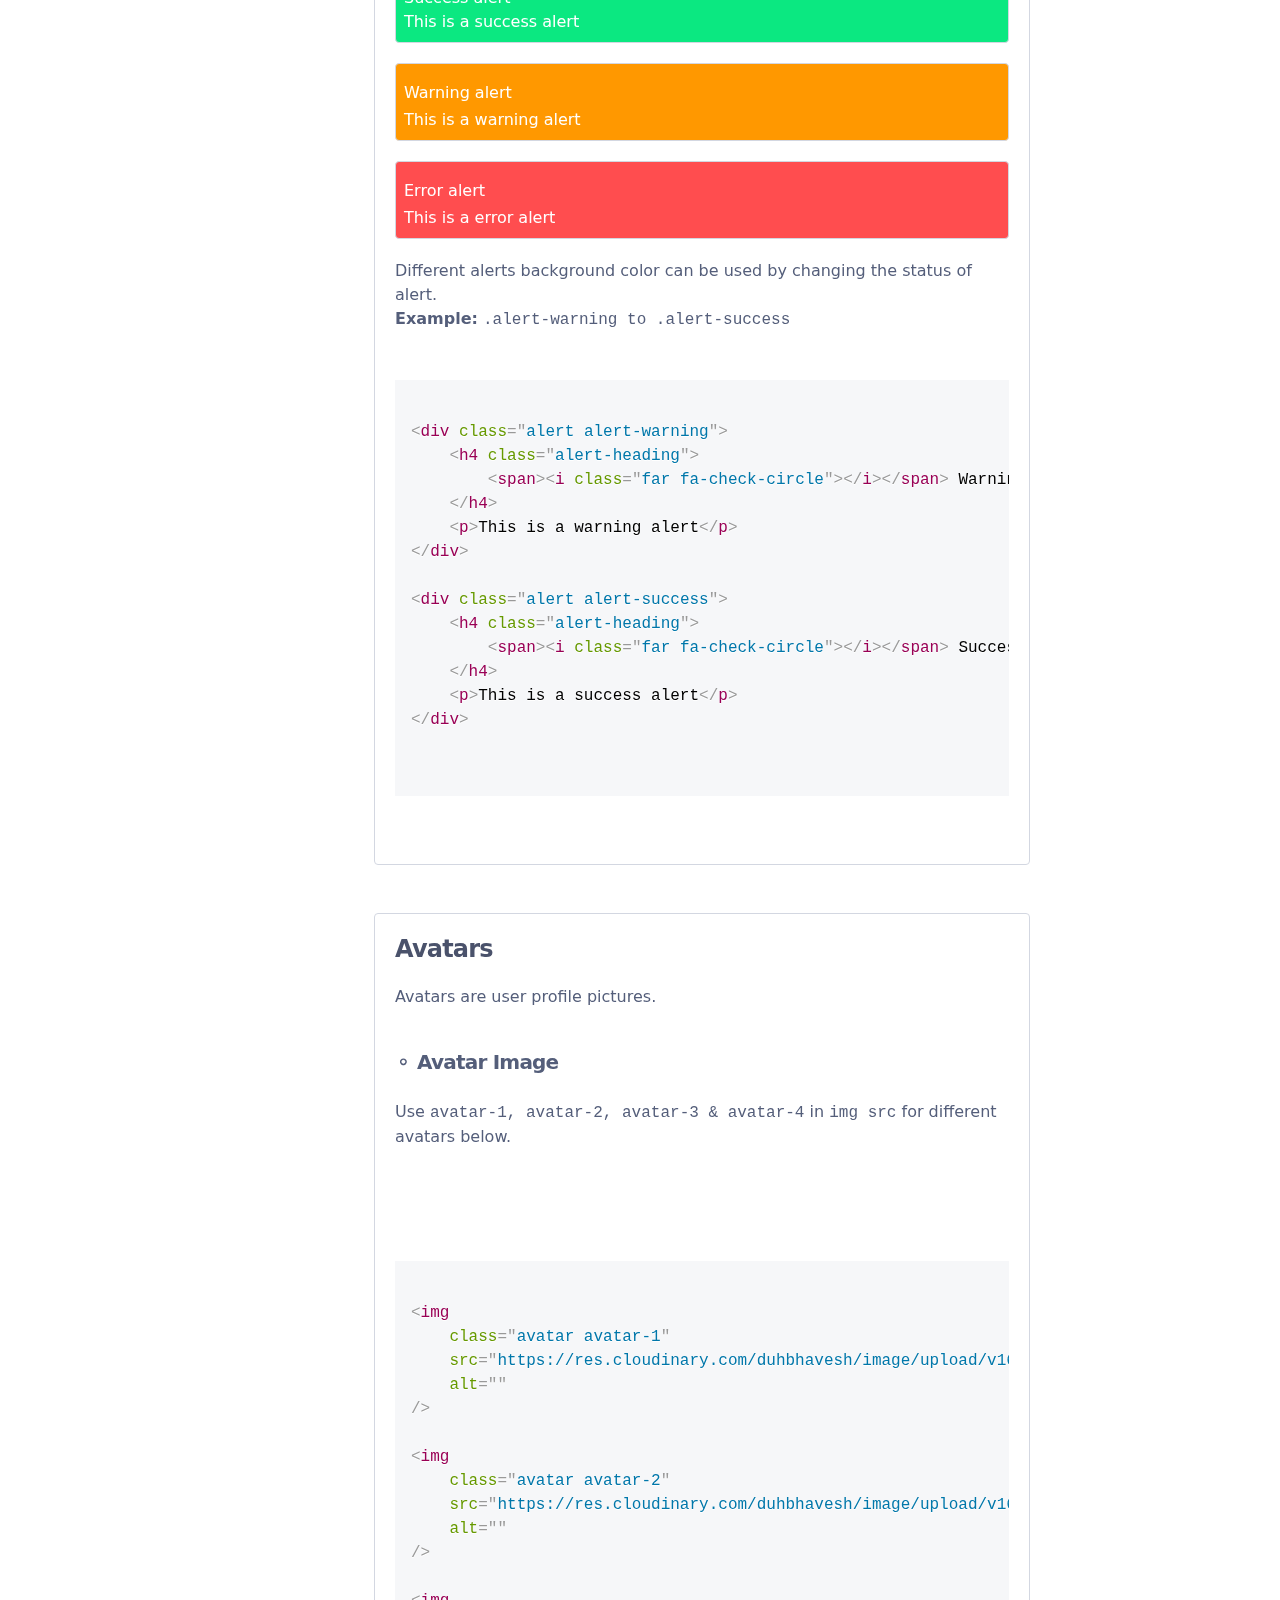
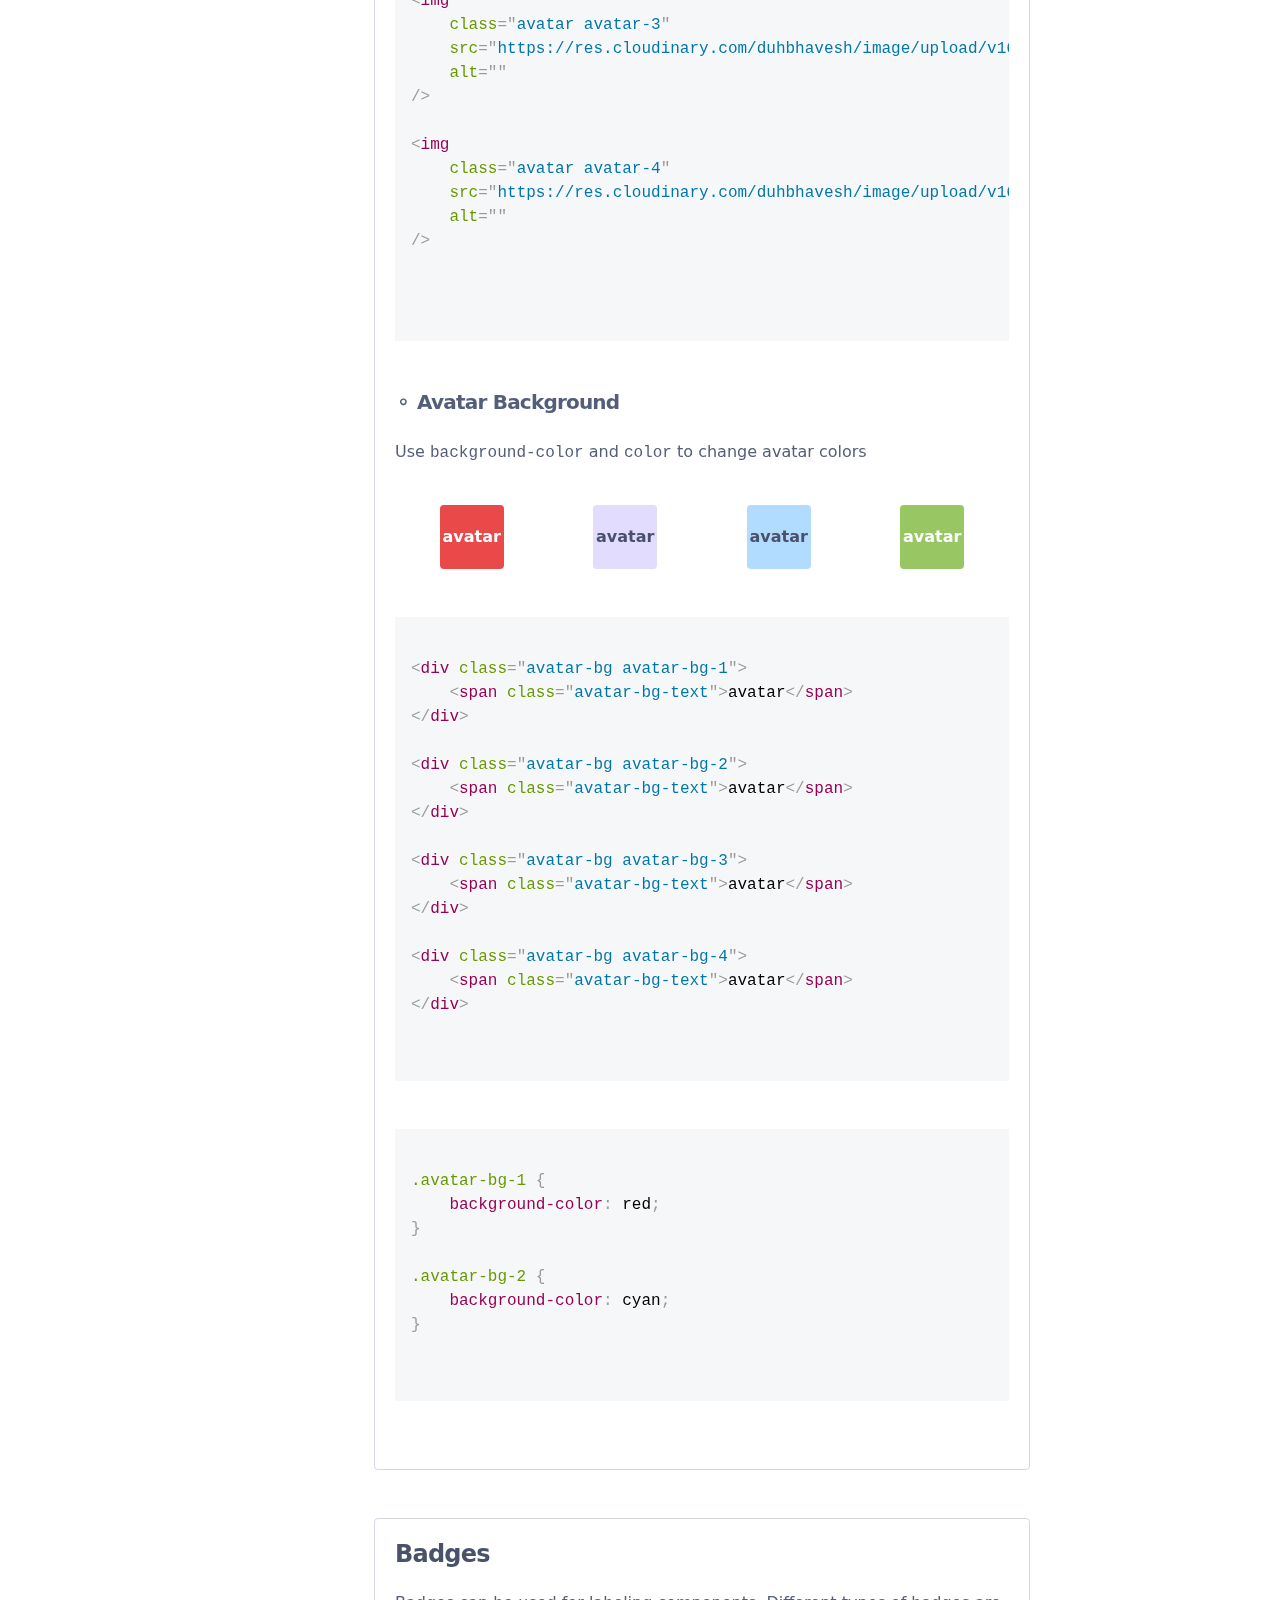
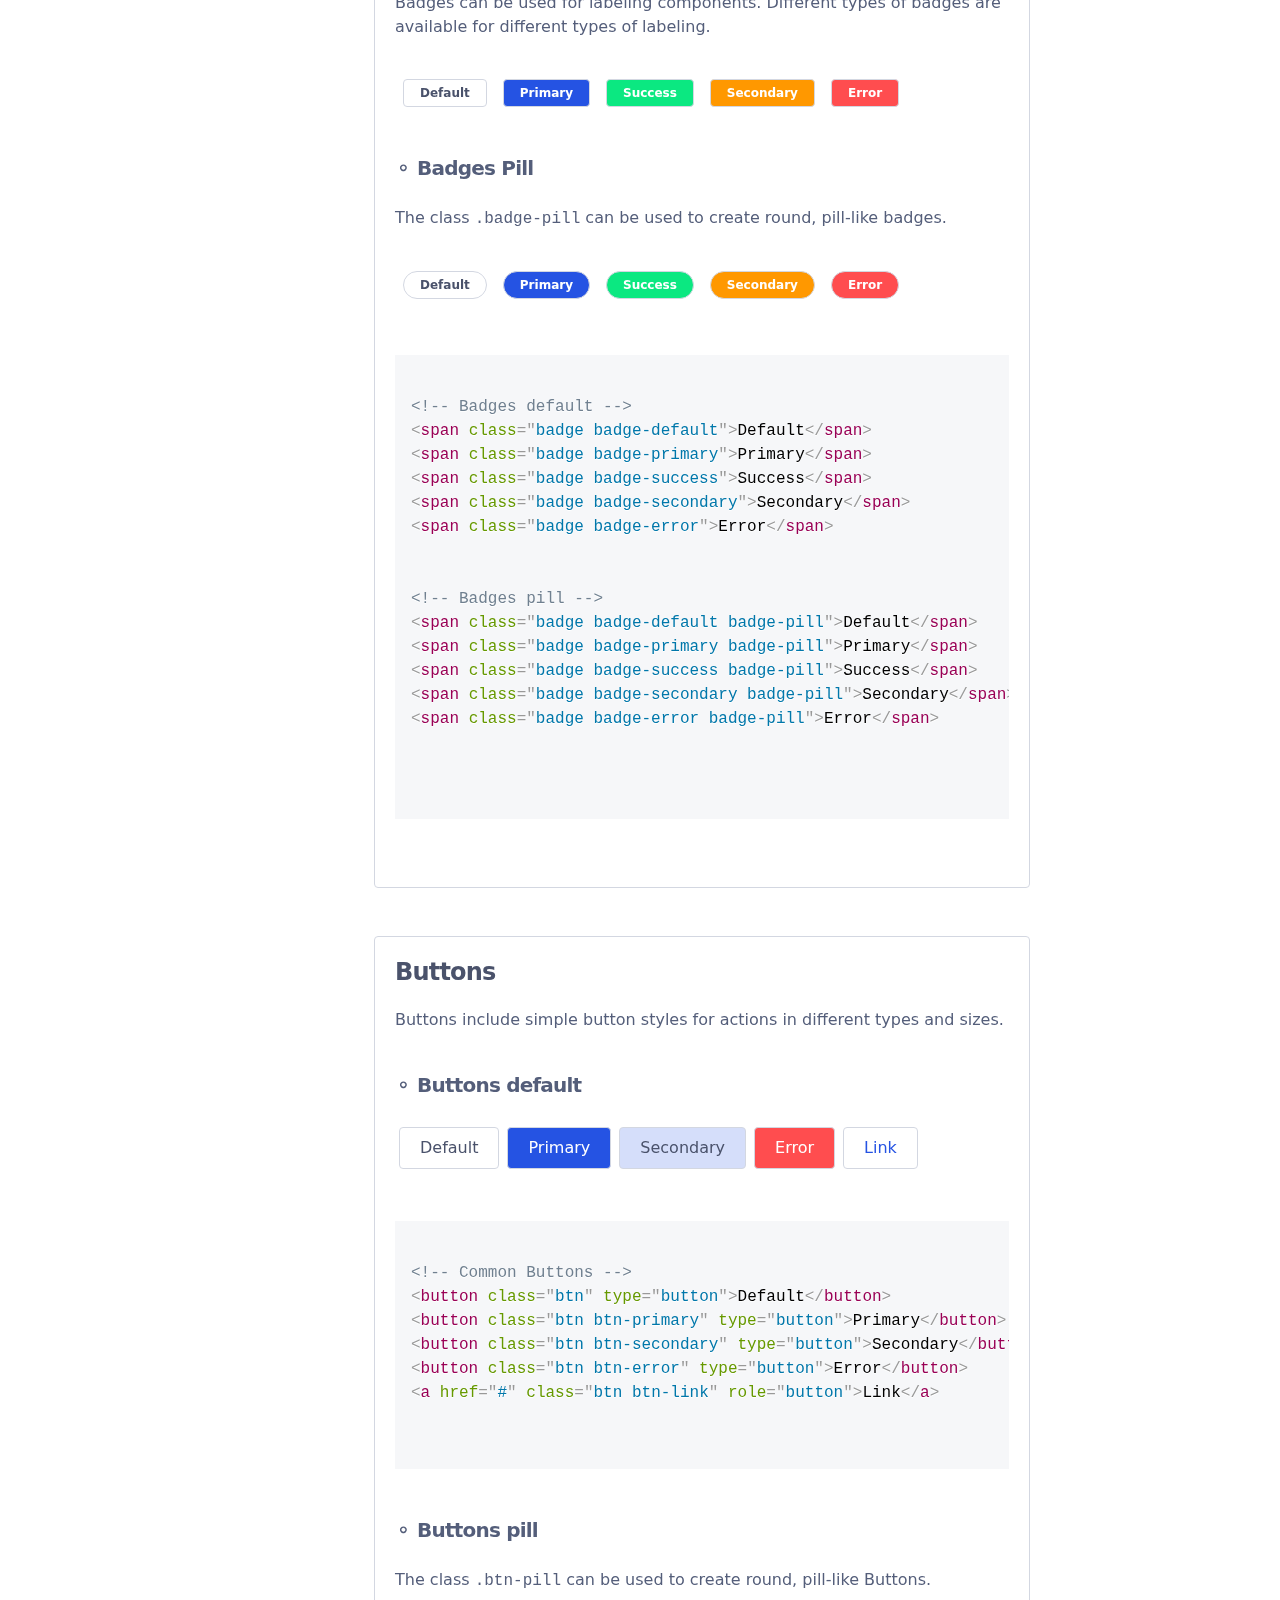
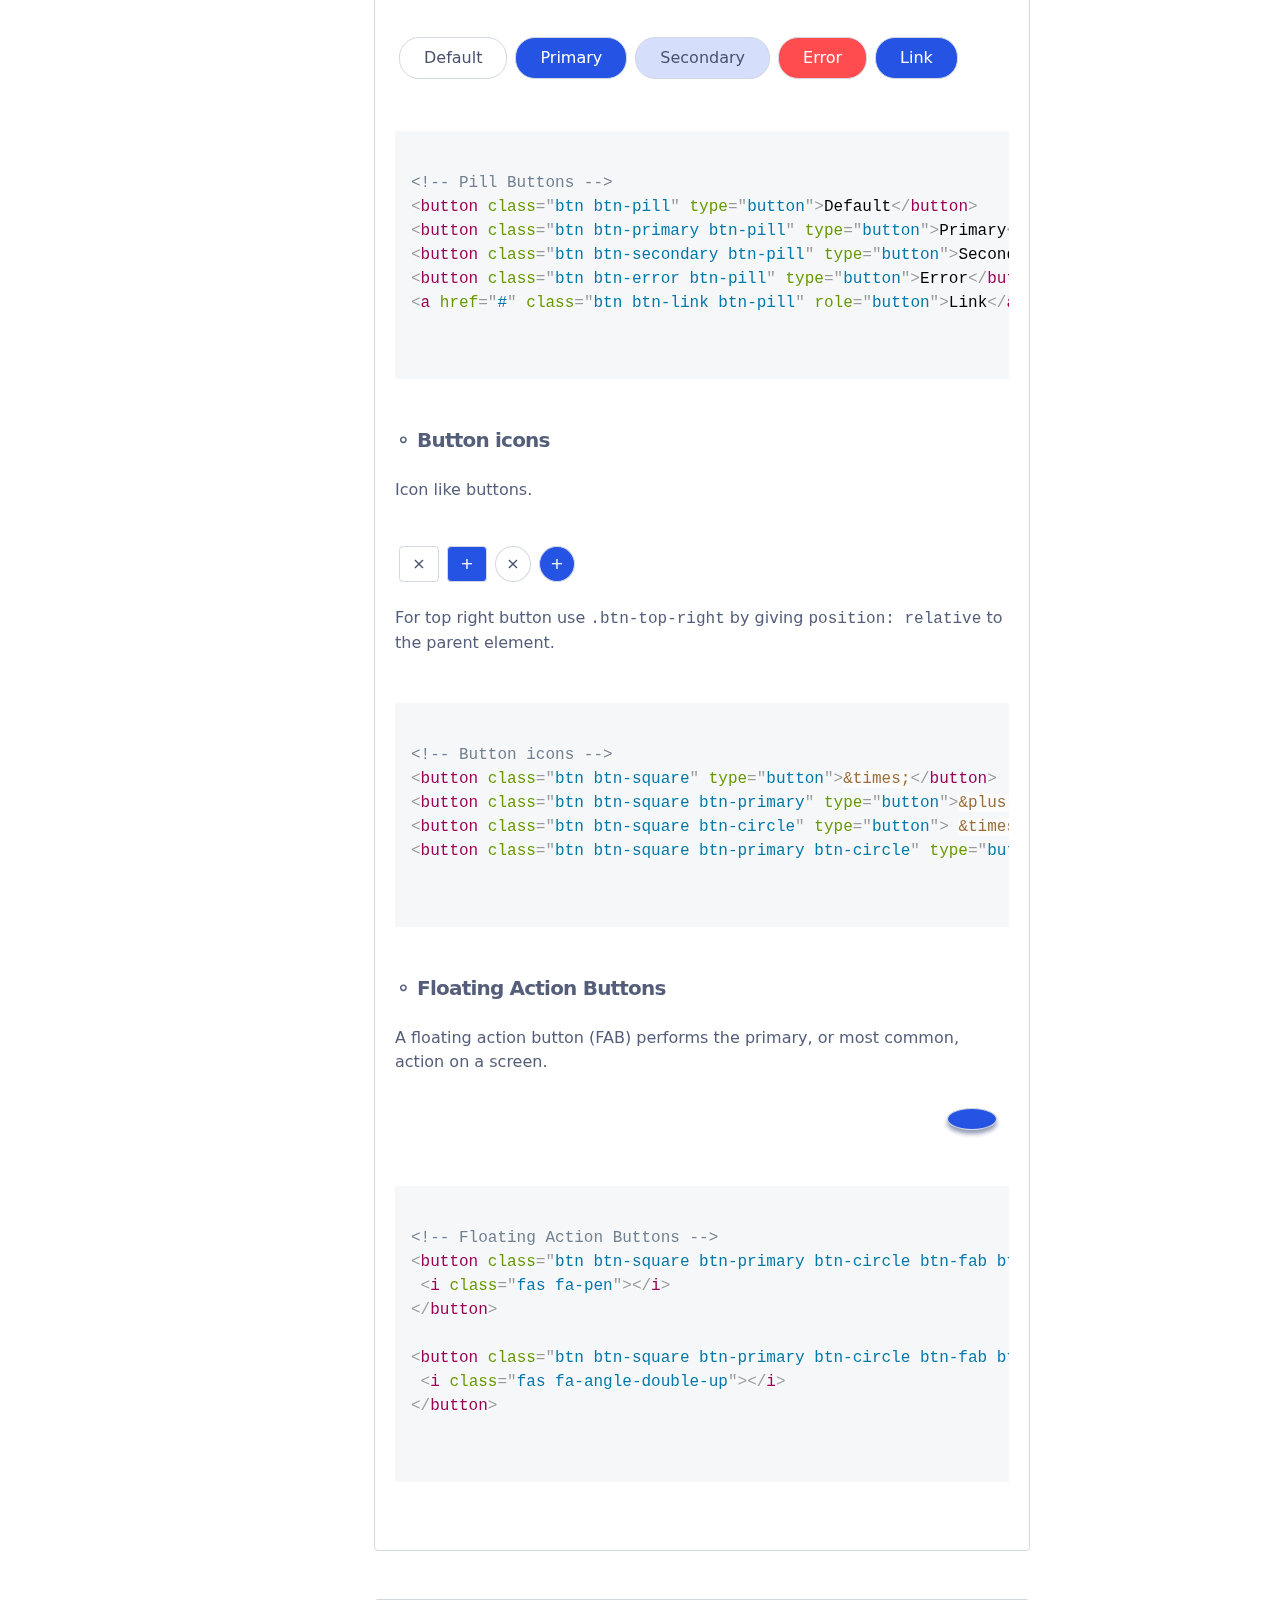
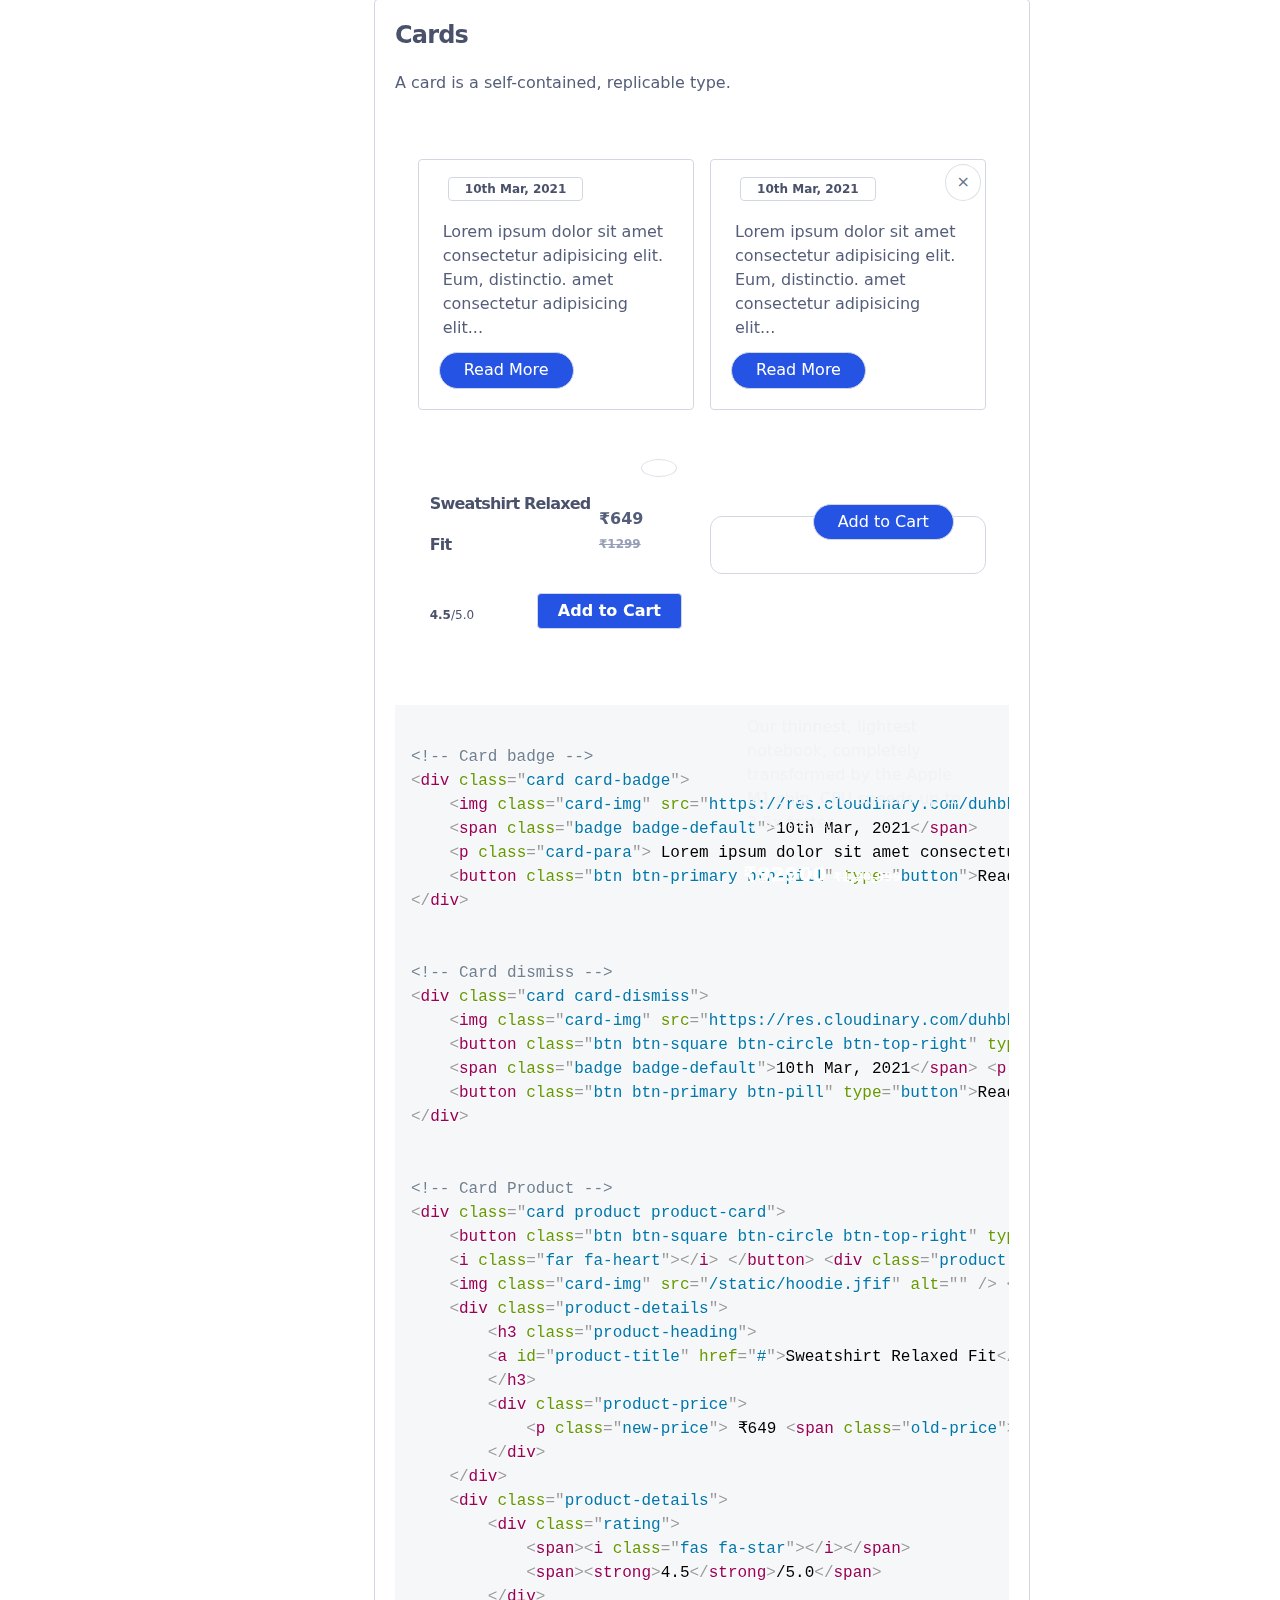
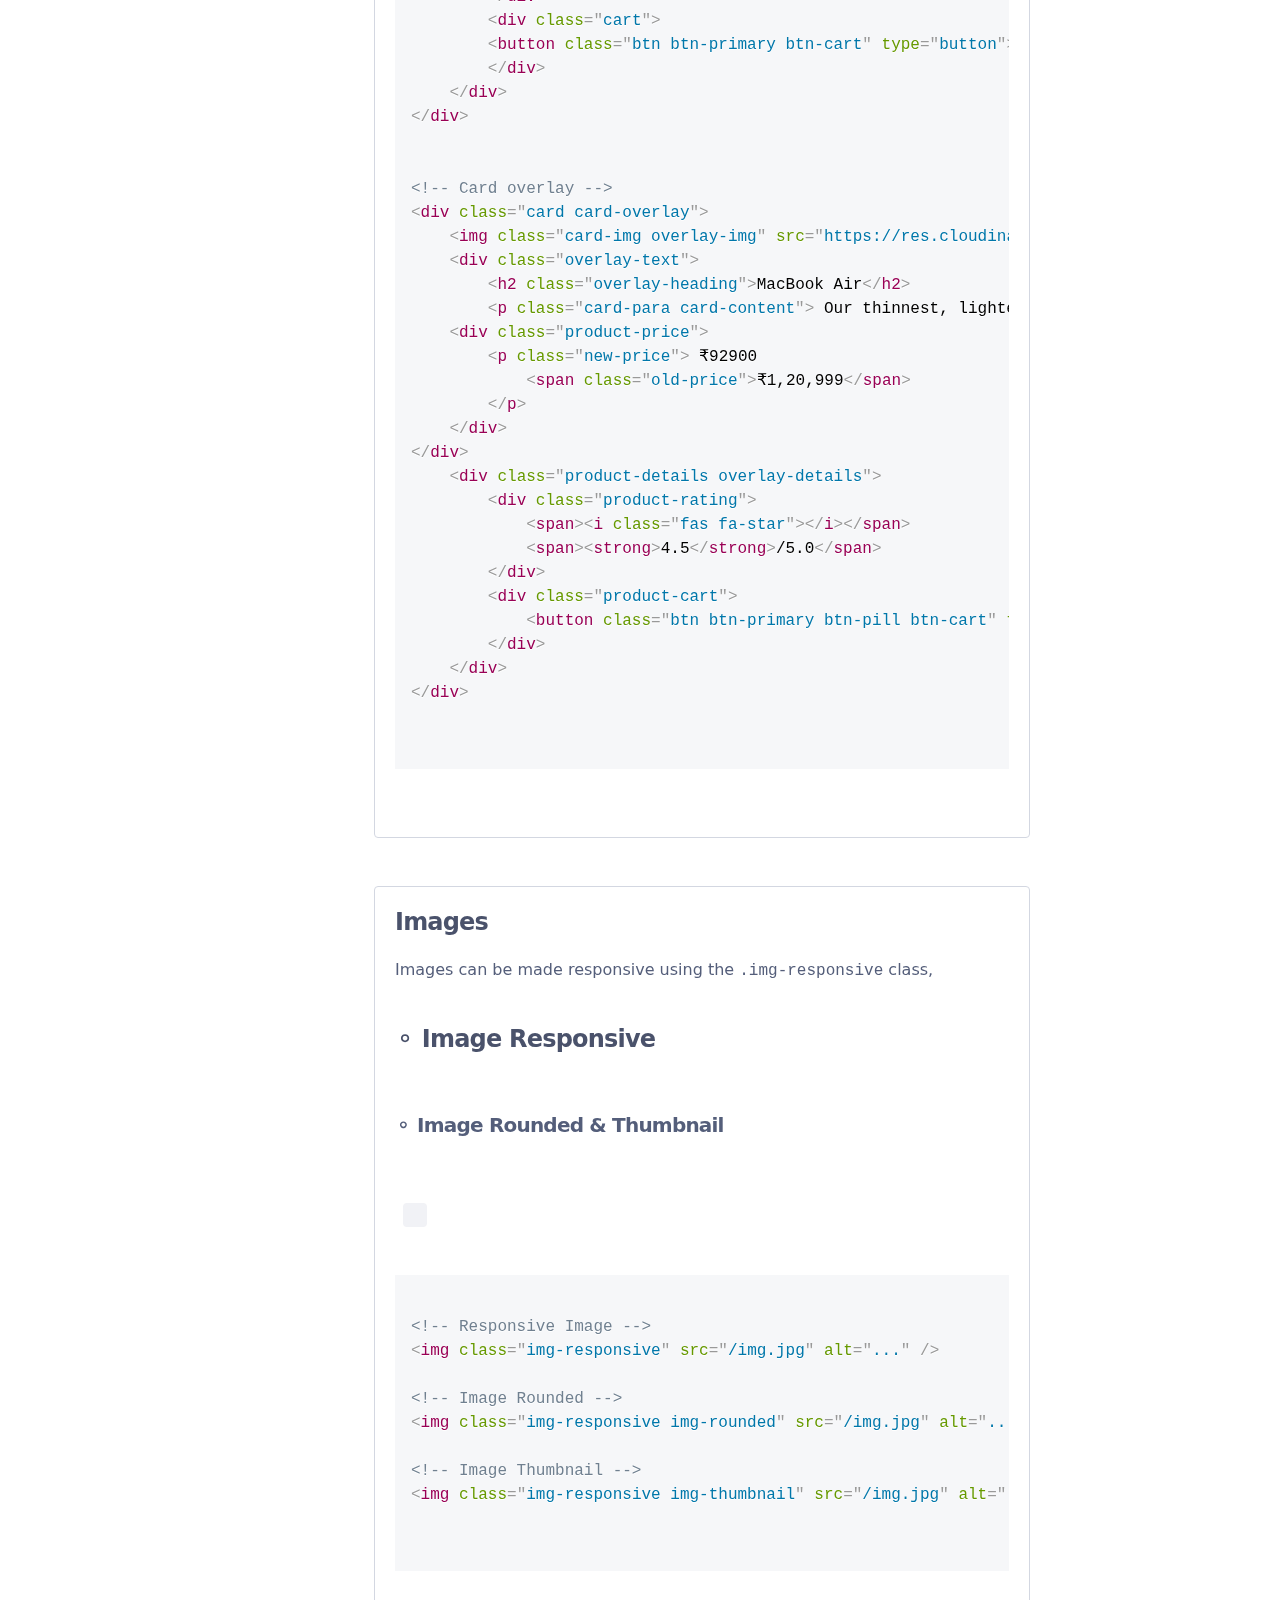
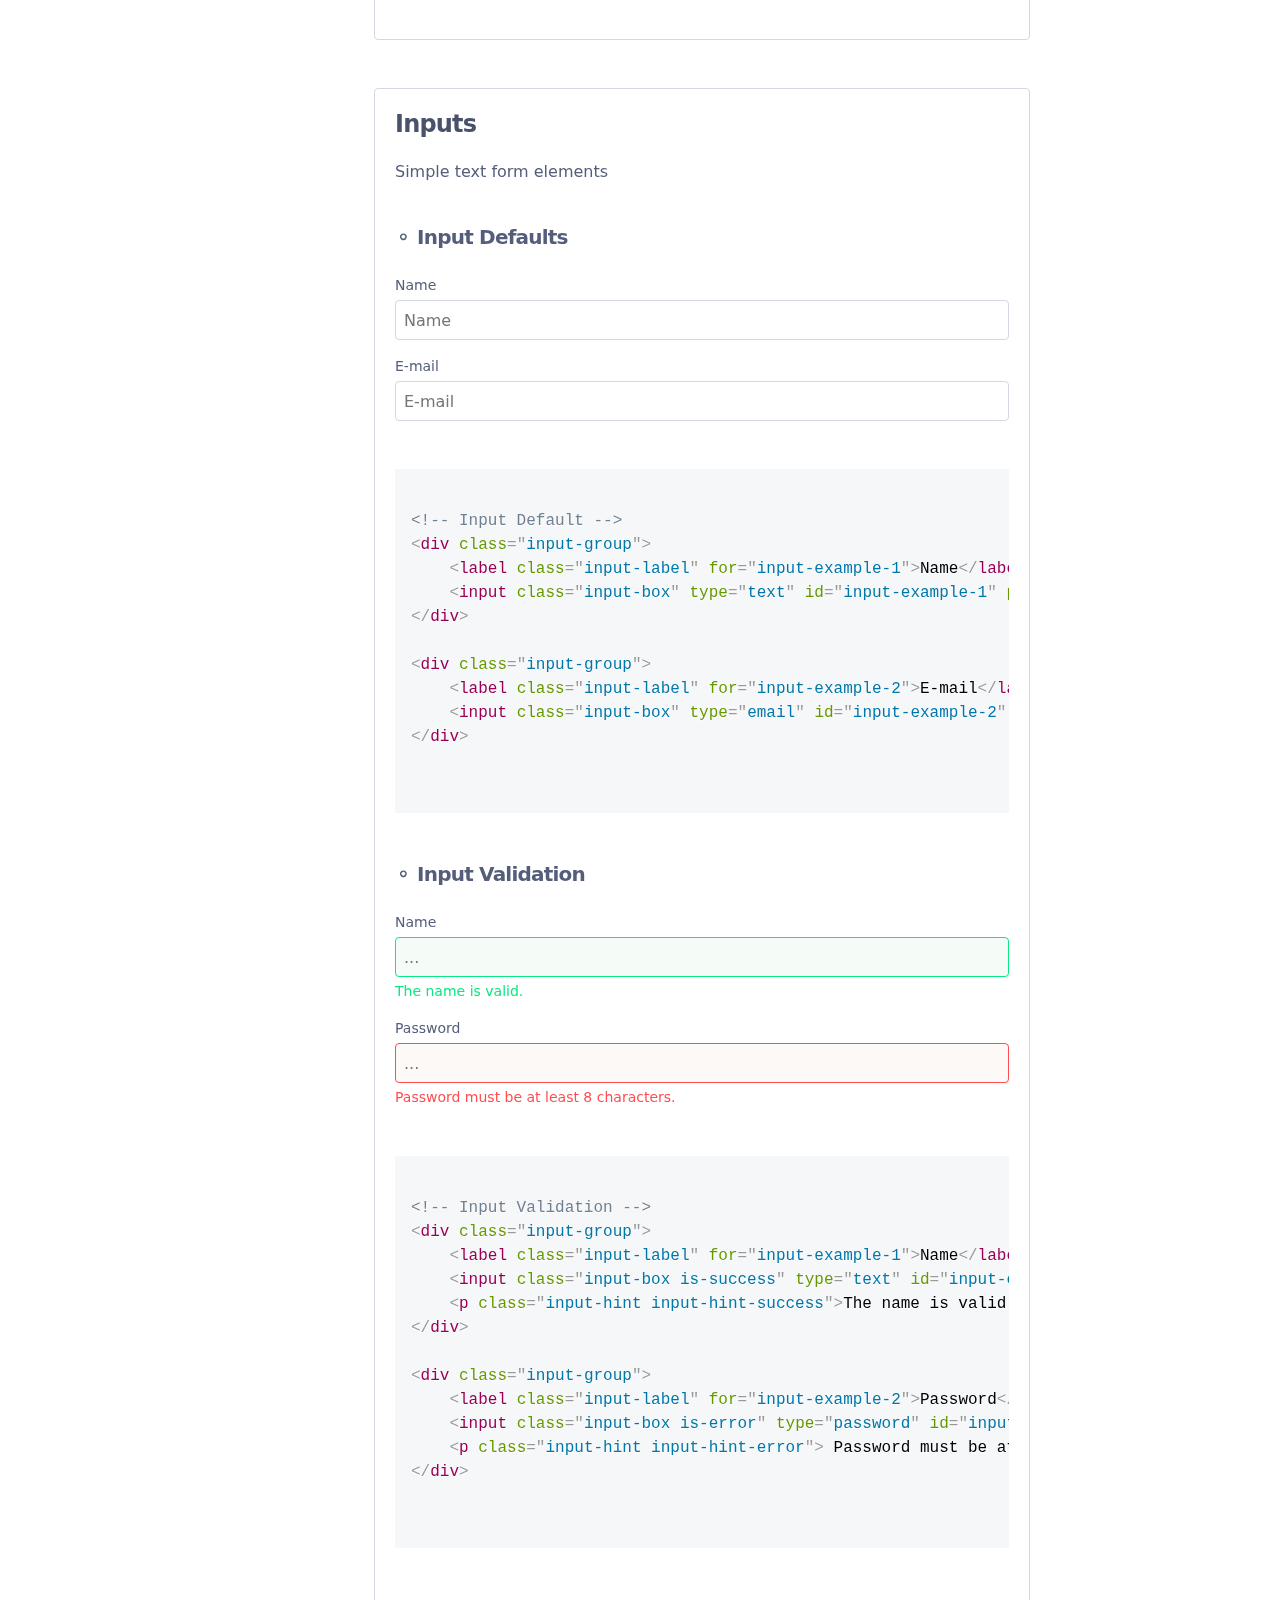
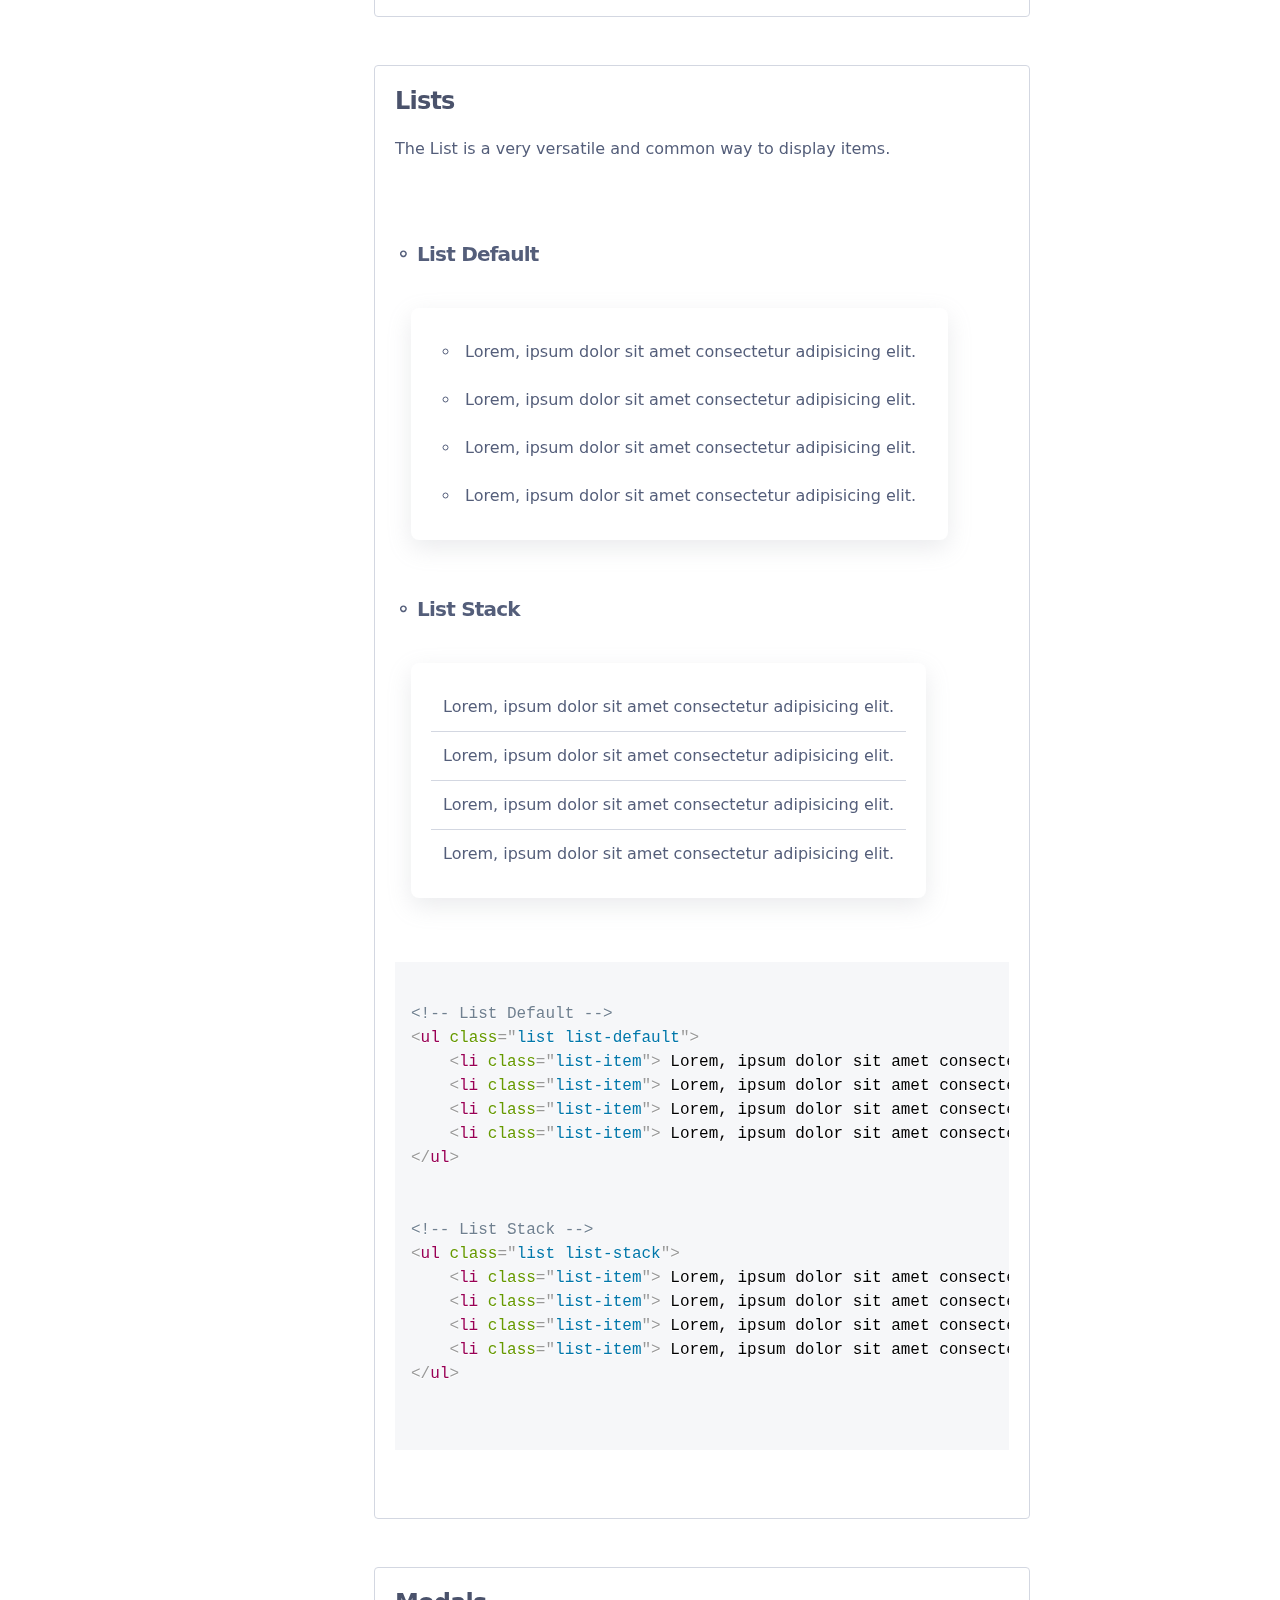
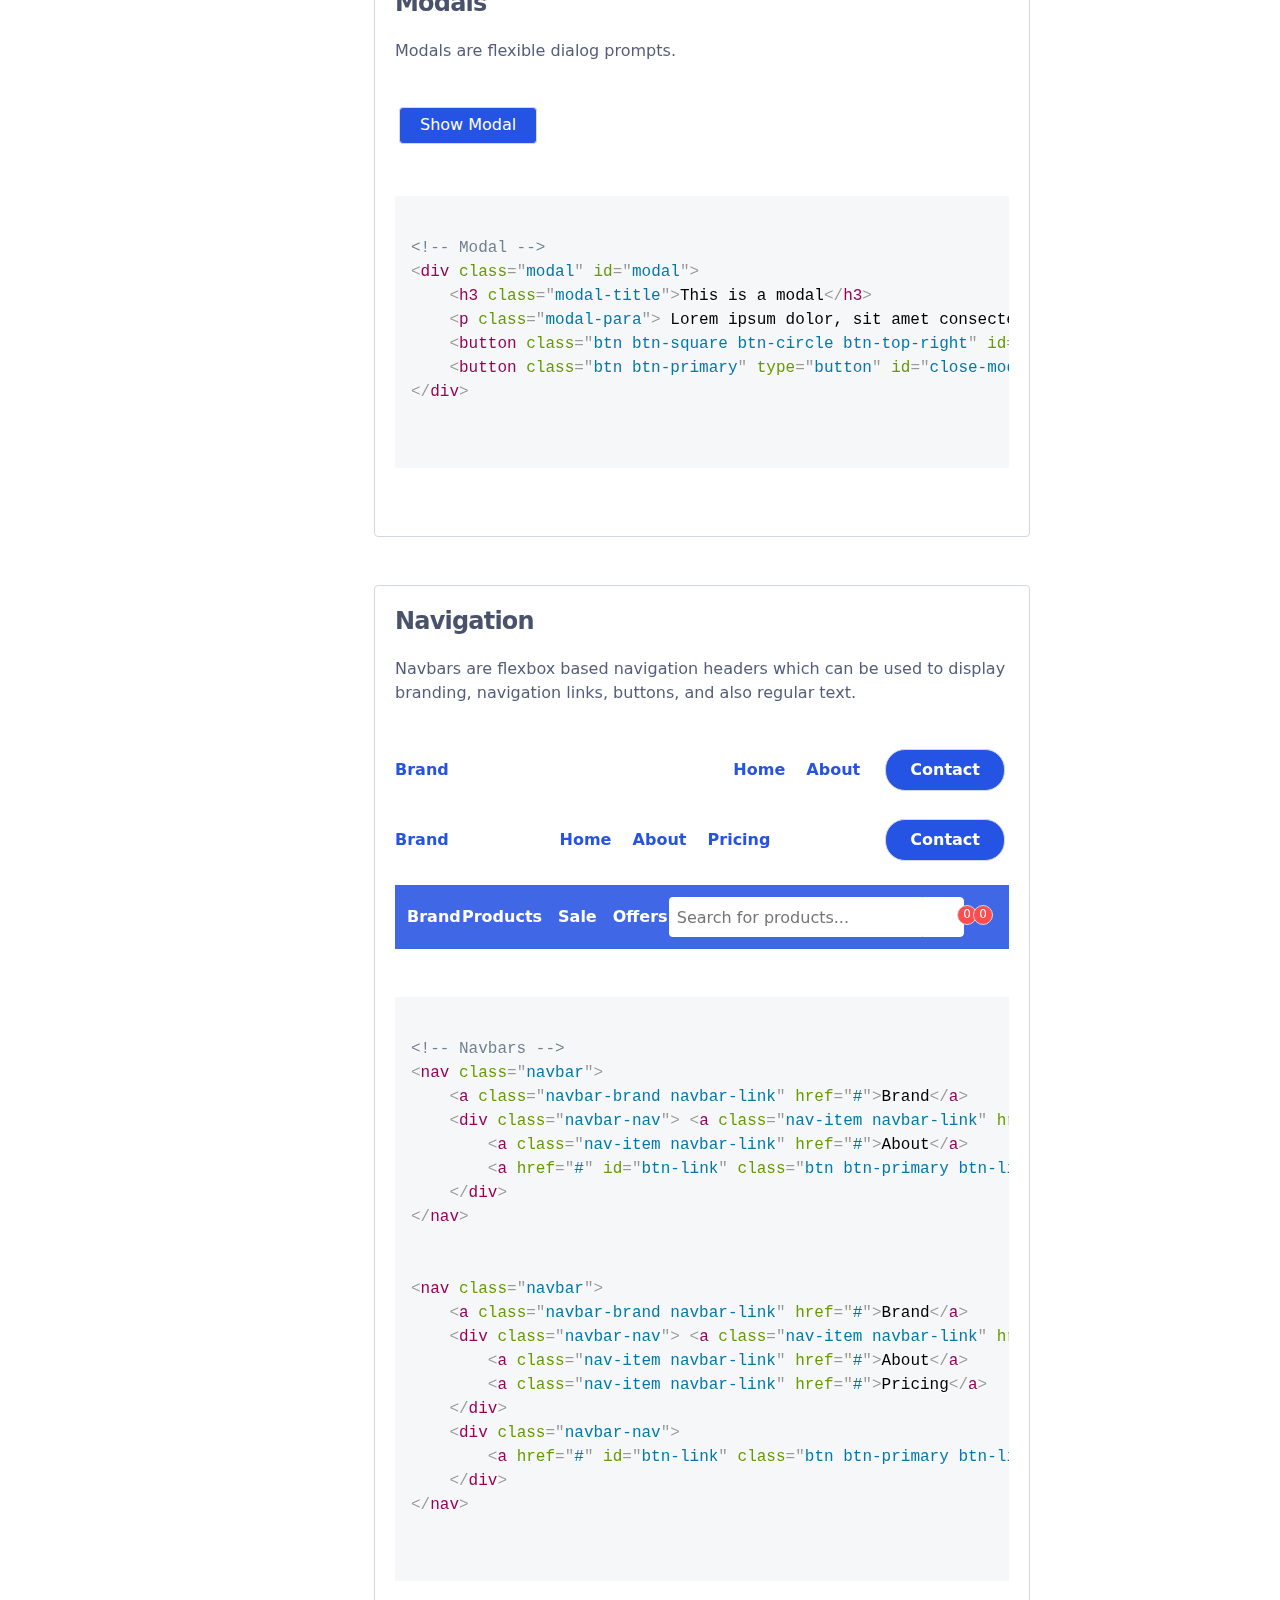
==== commit 76a592d3: "fix: header styling" ====
--- a/docs/documentation.html
+++ b/docs/documentation.html
@@ -24,8 +24,8 @@
                <div class="nav-left">
                   <ul class="nav-links">
                      <div class="nav-brand">
-                        <img class="nav-logo" src="/static/drift.svg" />
                         <li class="nav-link nav-brand-title">
+                           <img class="nav-logo" src="/static/drift.svg" />
                            <a href="/">Driftcss</a>
                         </li>
                      </div>
--- a/css/index.css
+++ b/css/index.css
@@ -15,9 +15,24 @@
   margin-top: 0.8rem;
   margin-bottom: 0.8rem;
   justify-content: space-around;
+  flex-direction: row;
+  align-items: center;
+}
+.nav-links-logo {
+  display: flex;
+  flex-direction: column;
 }
 .nav-link {
   font-weight: 700;
+}
+.nav-logo {
+  height: 40px;
+  width: 40px;
+}
+.nav-brand-title {
+  margin-left: 0.2rem;
+  display: flex;
+  align-items: center;
 }
 
 #docsearch {
@@ -145,6 +160,8 @@
   }
   .nav-brand-title {
     margin-left: 0.2rem;
+    display: flex;
+    align-items: center;
   }
   .nav .nav-right,
 .nav .social-icons {
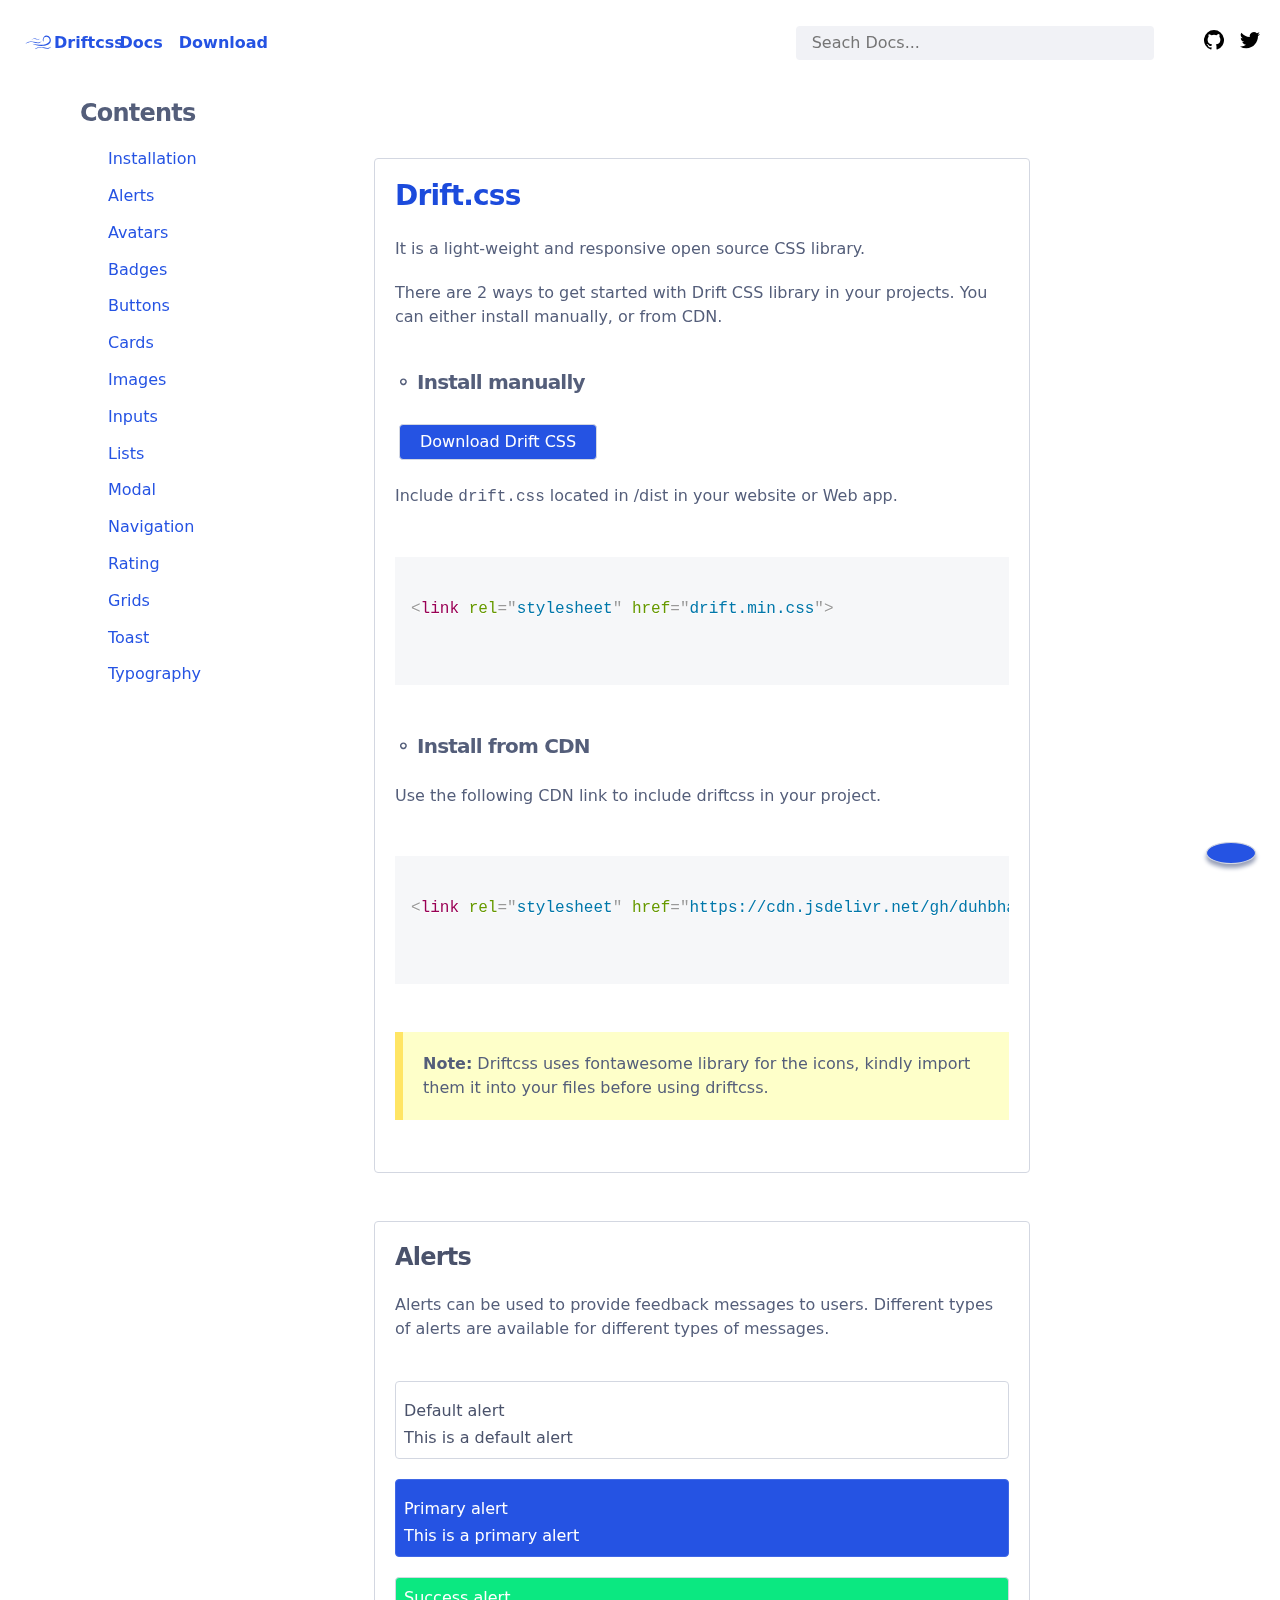
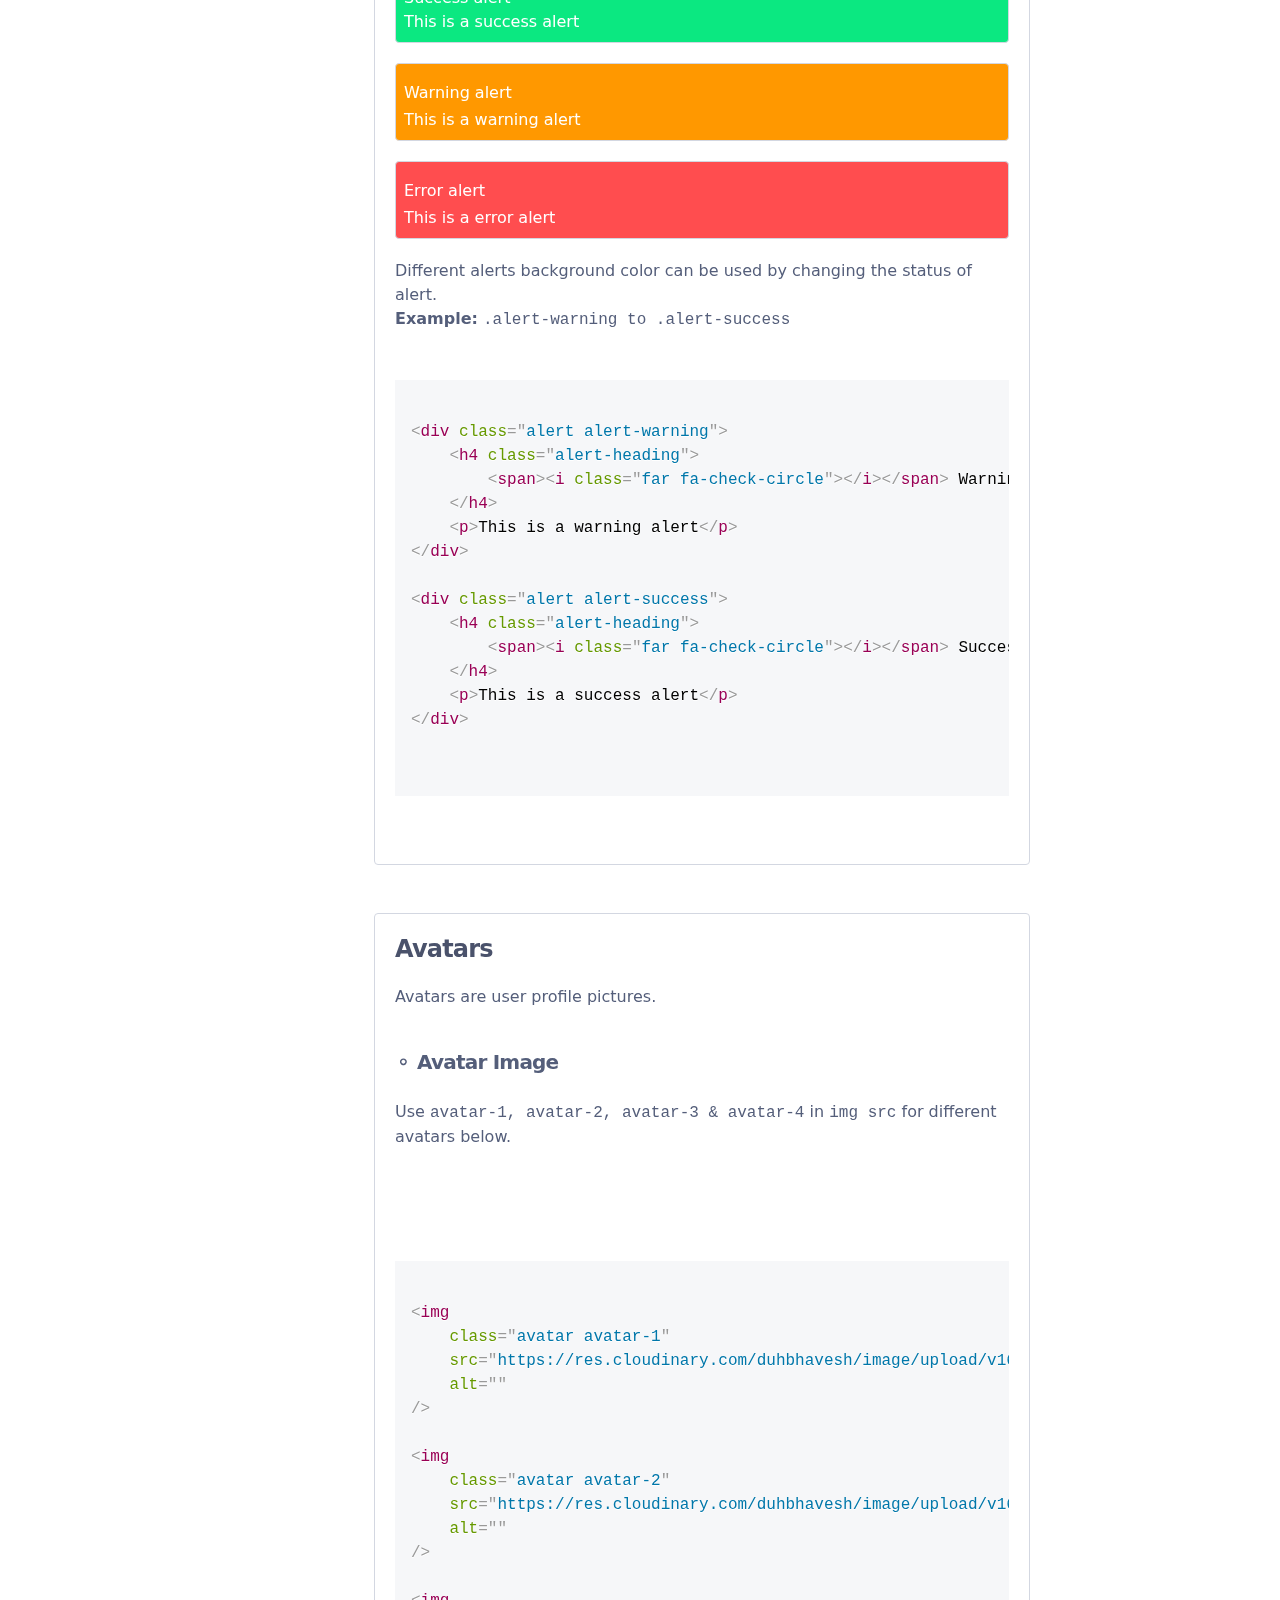
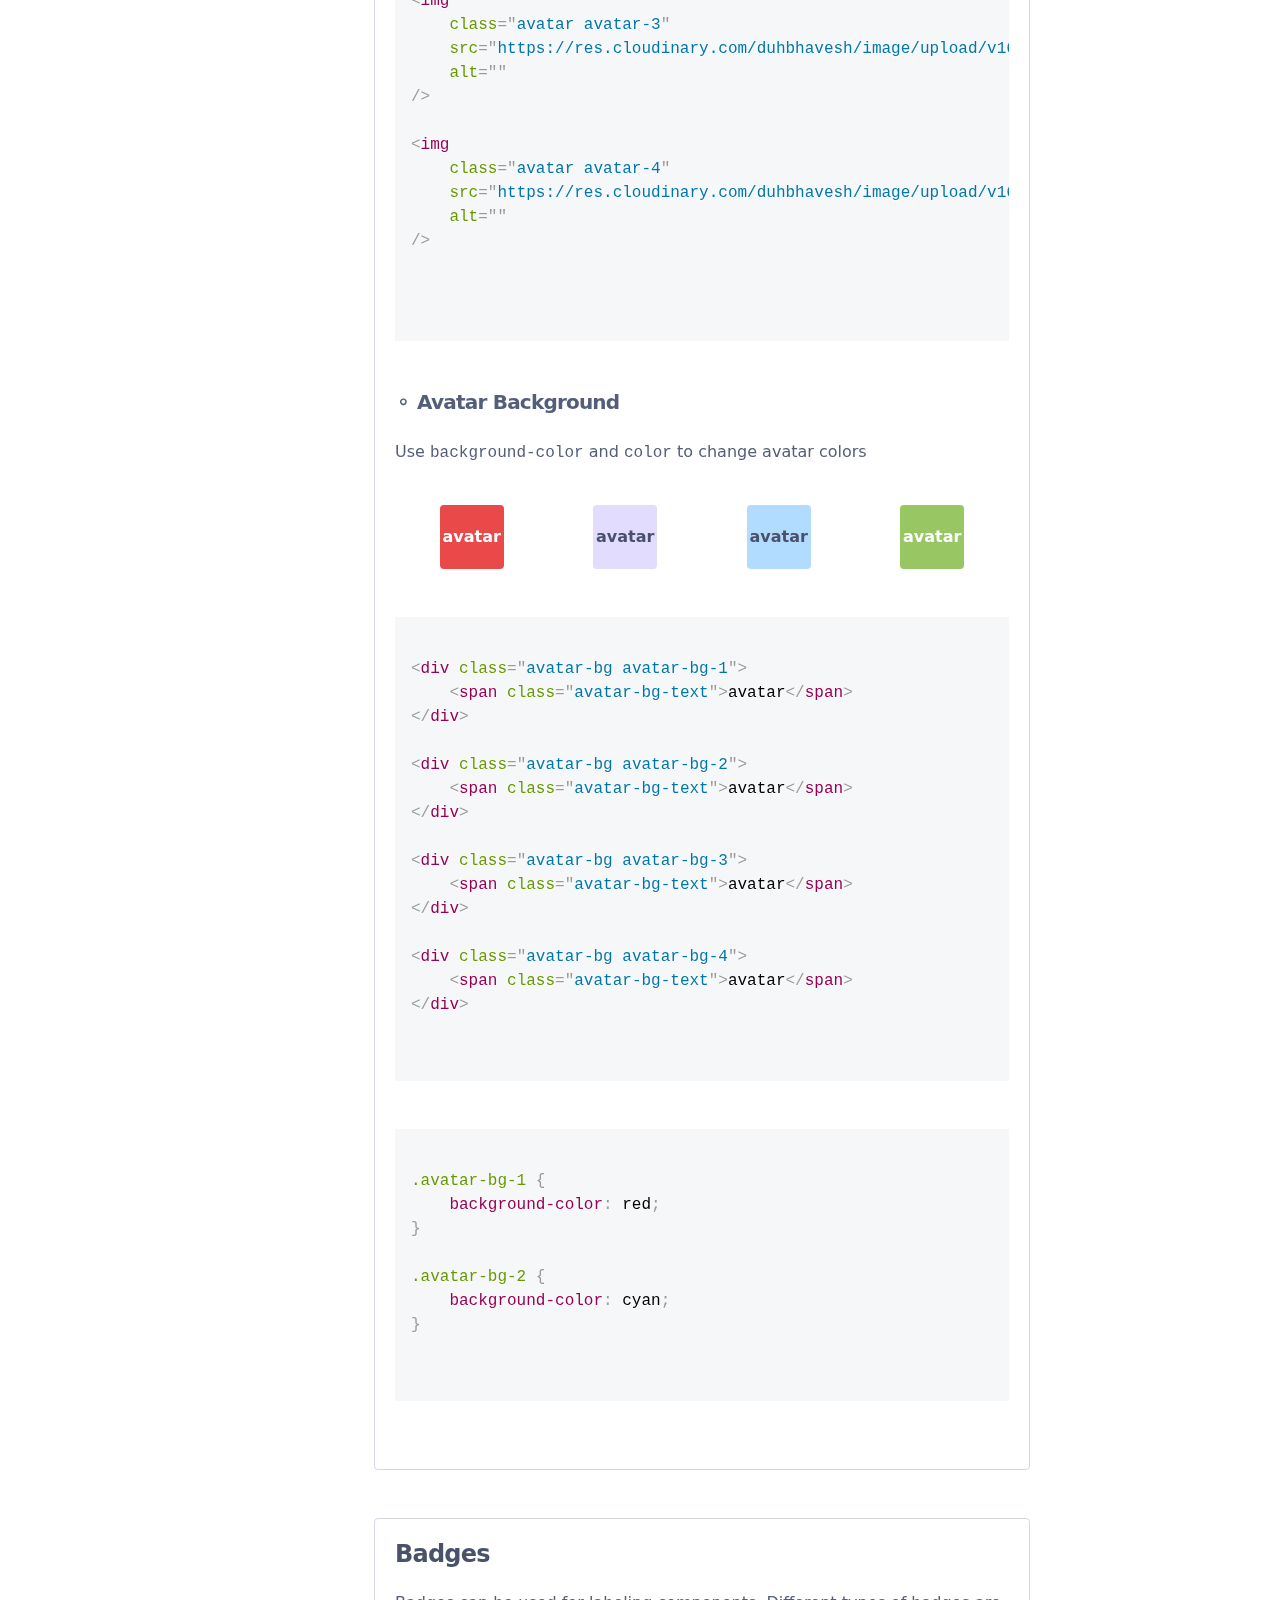
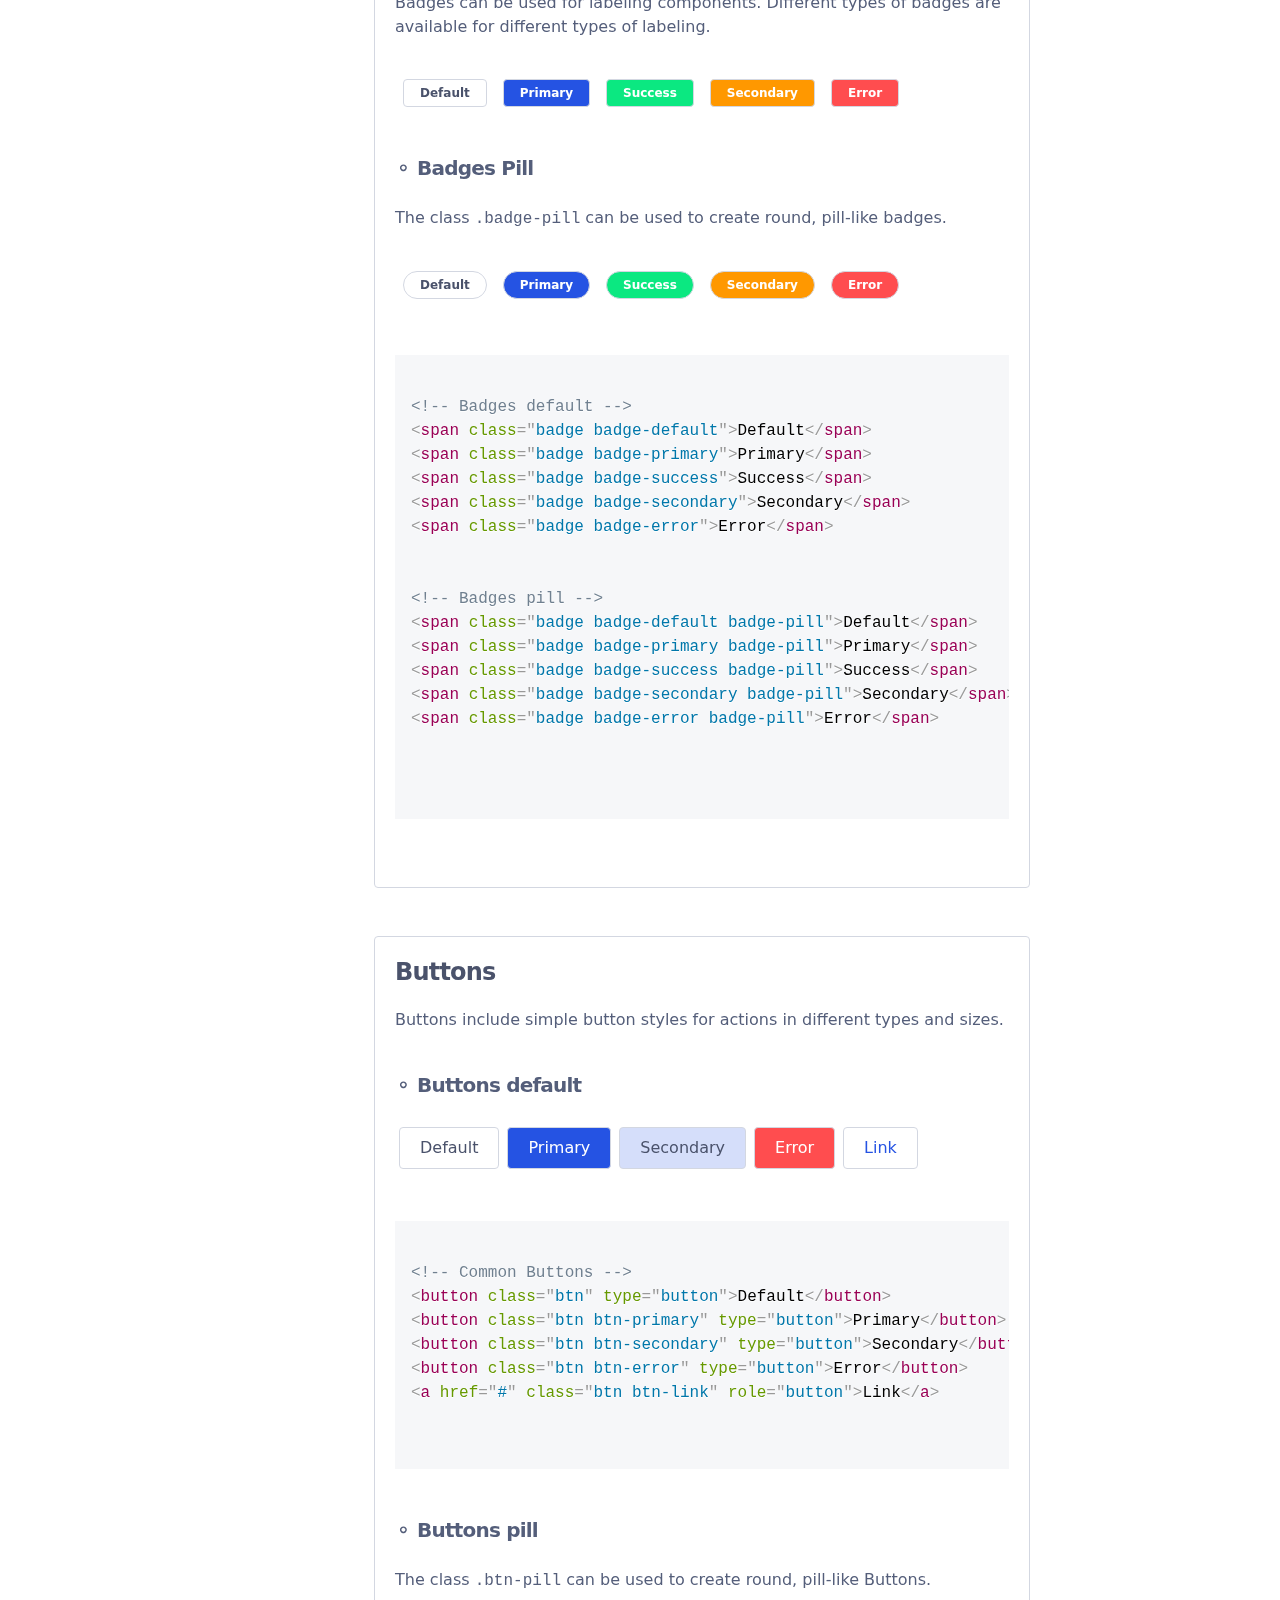
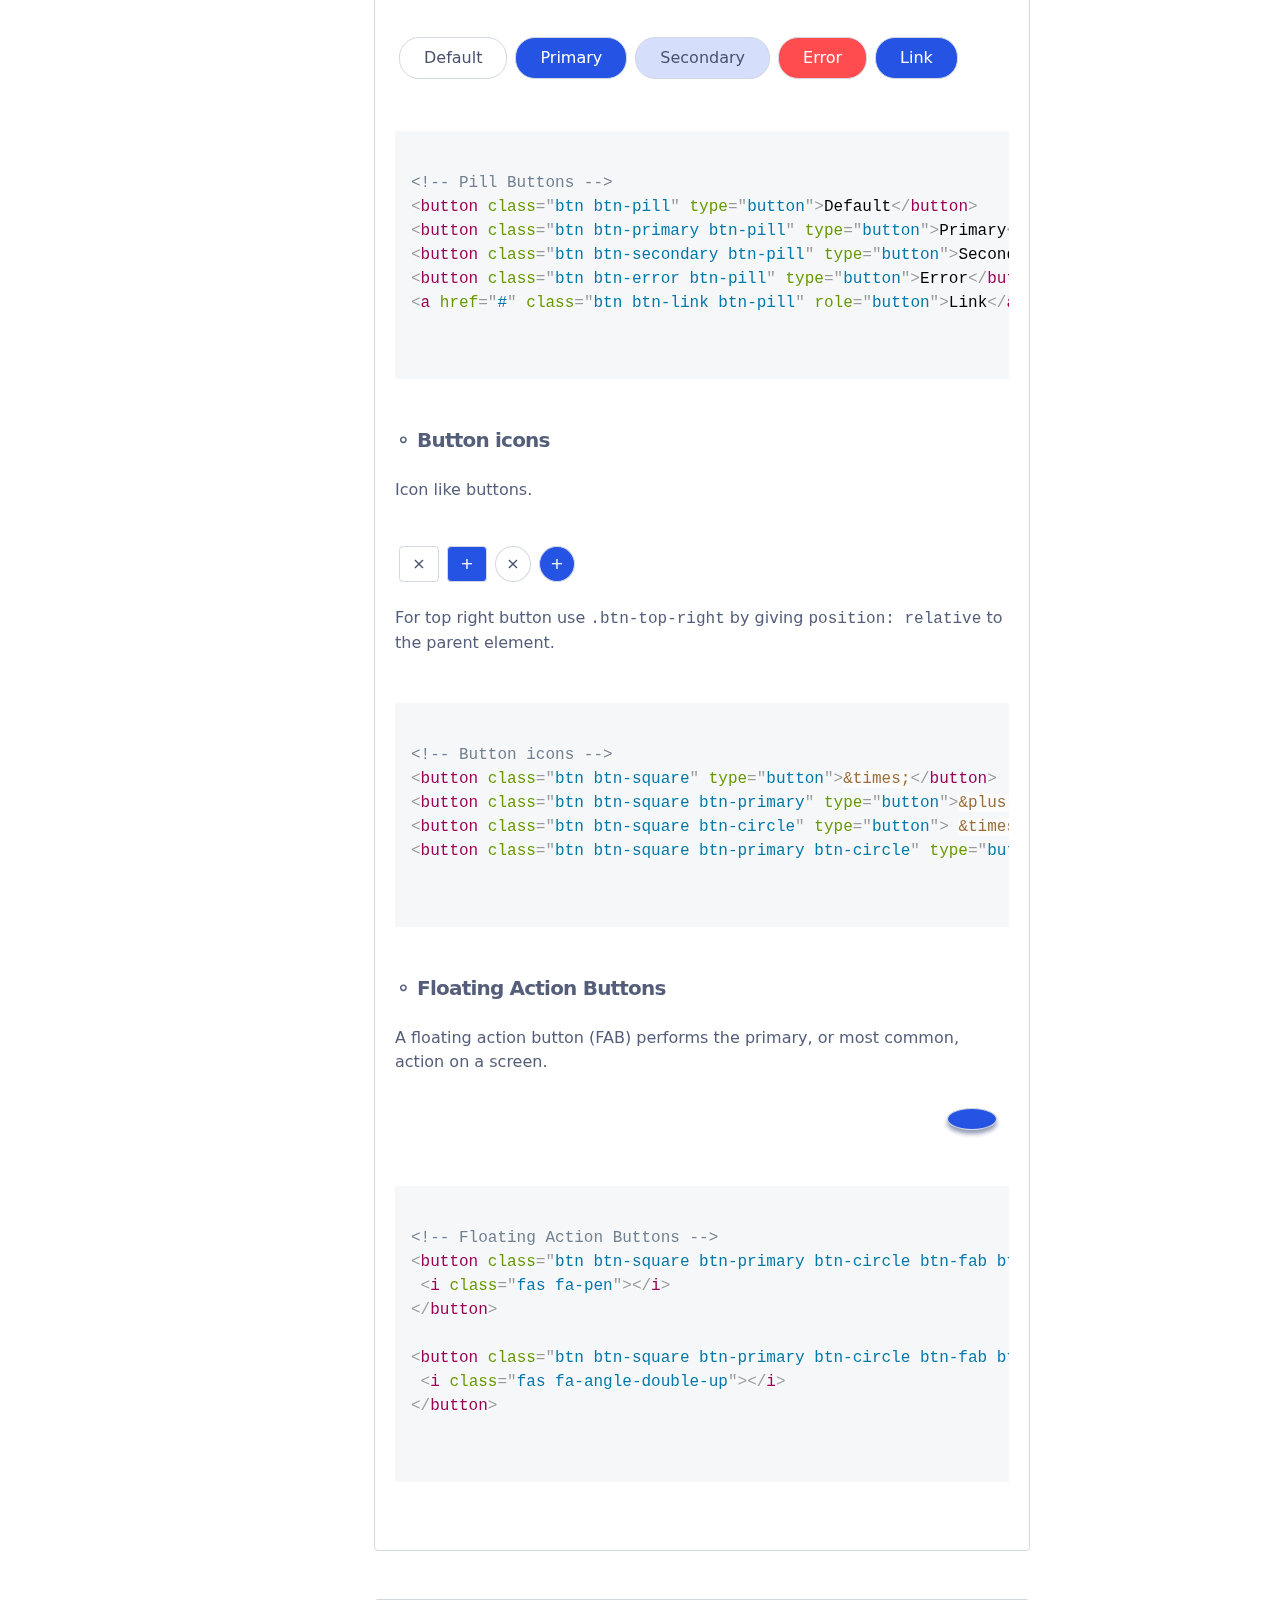
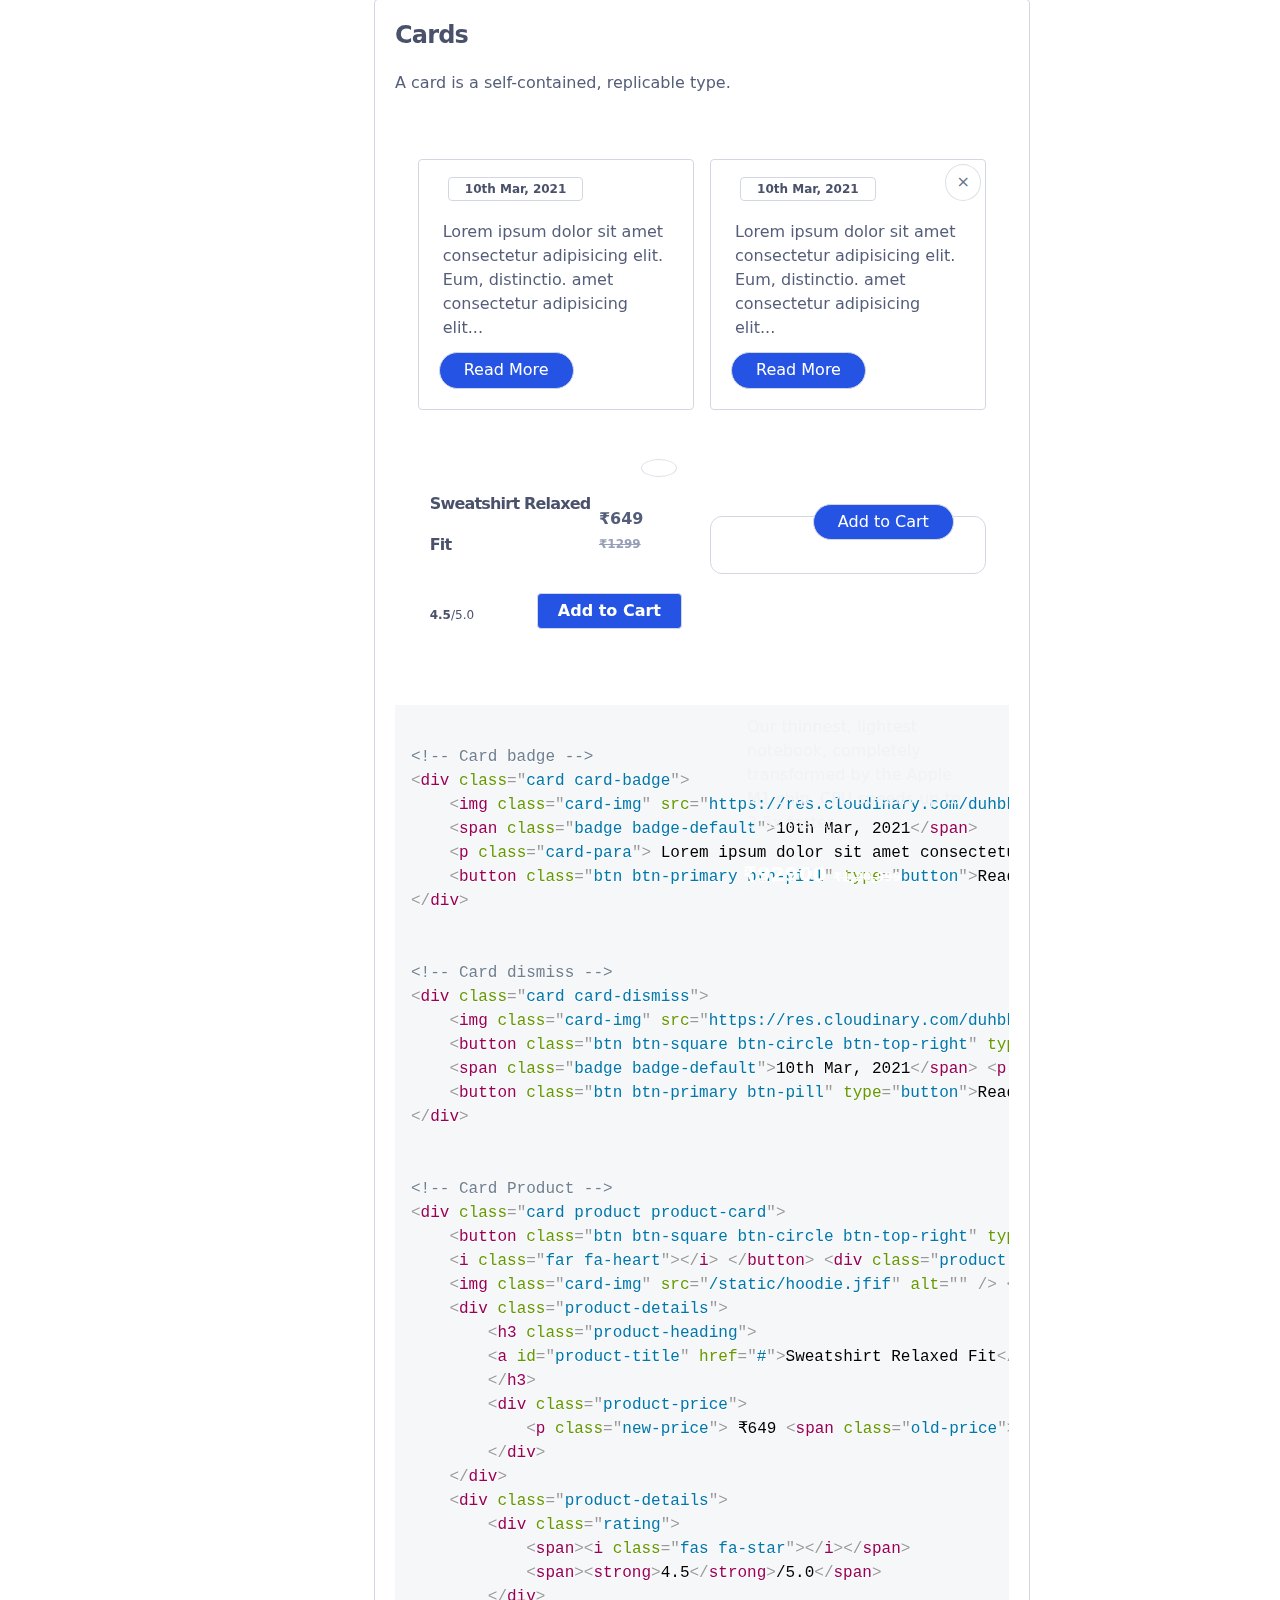
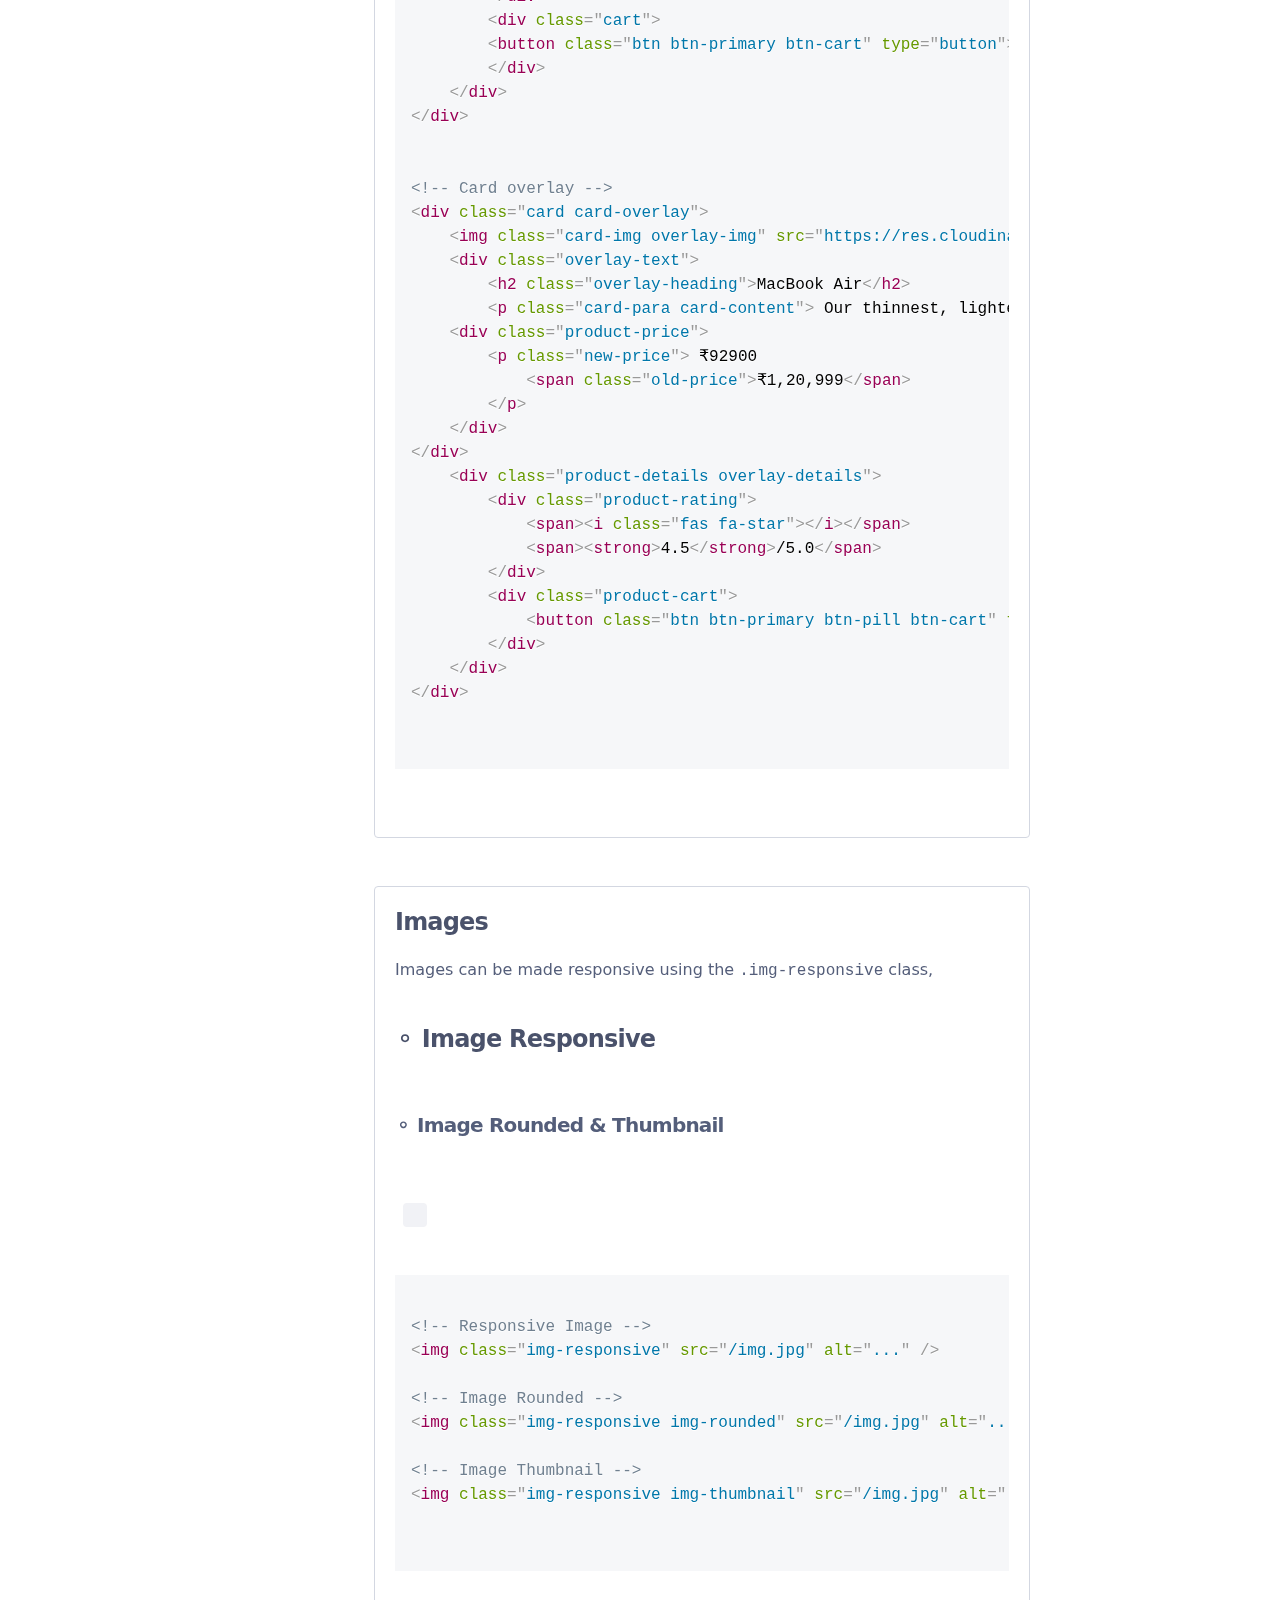
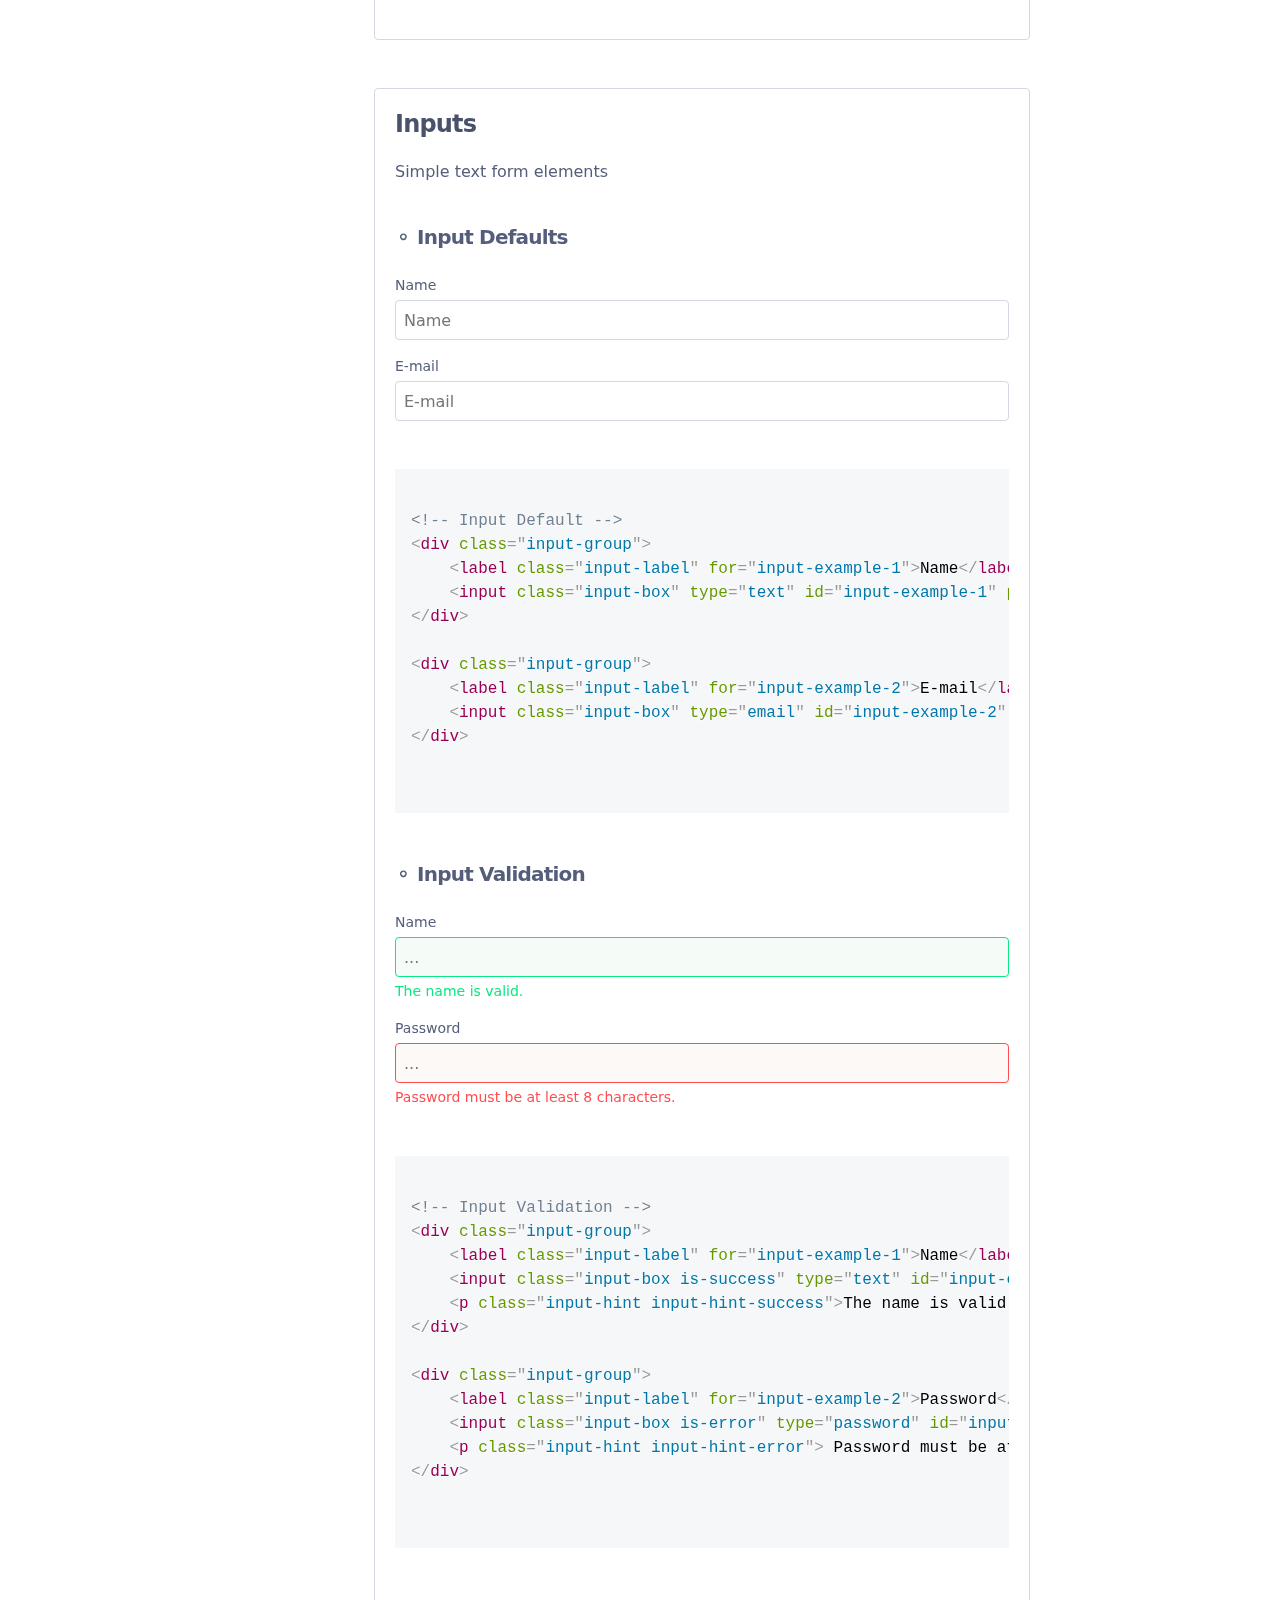
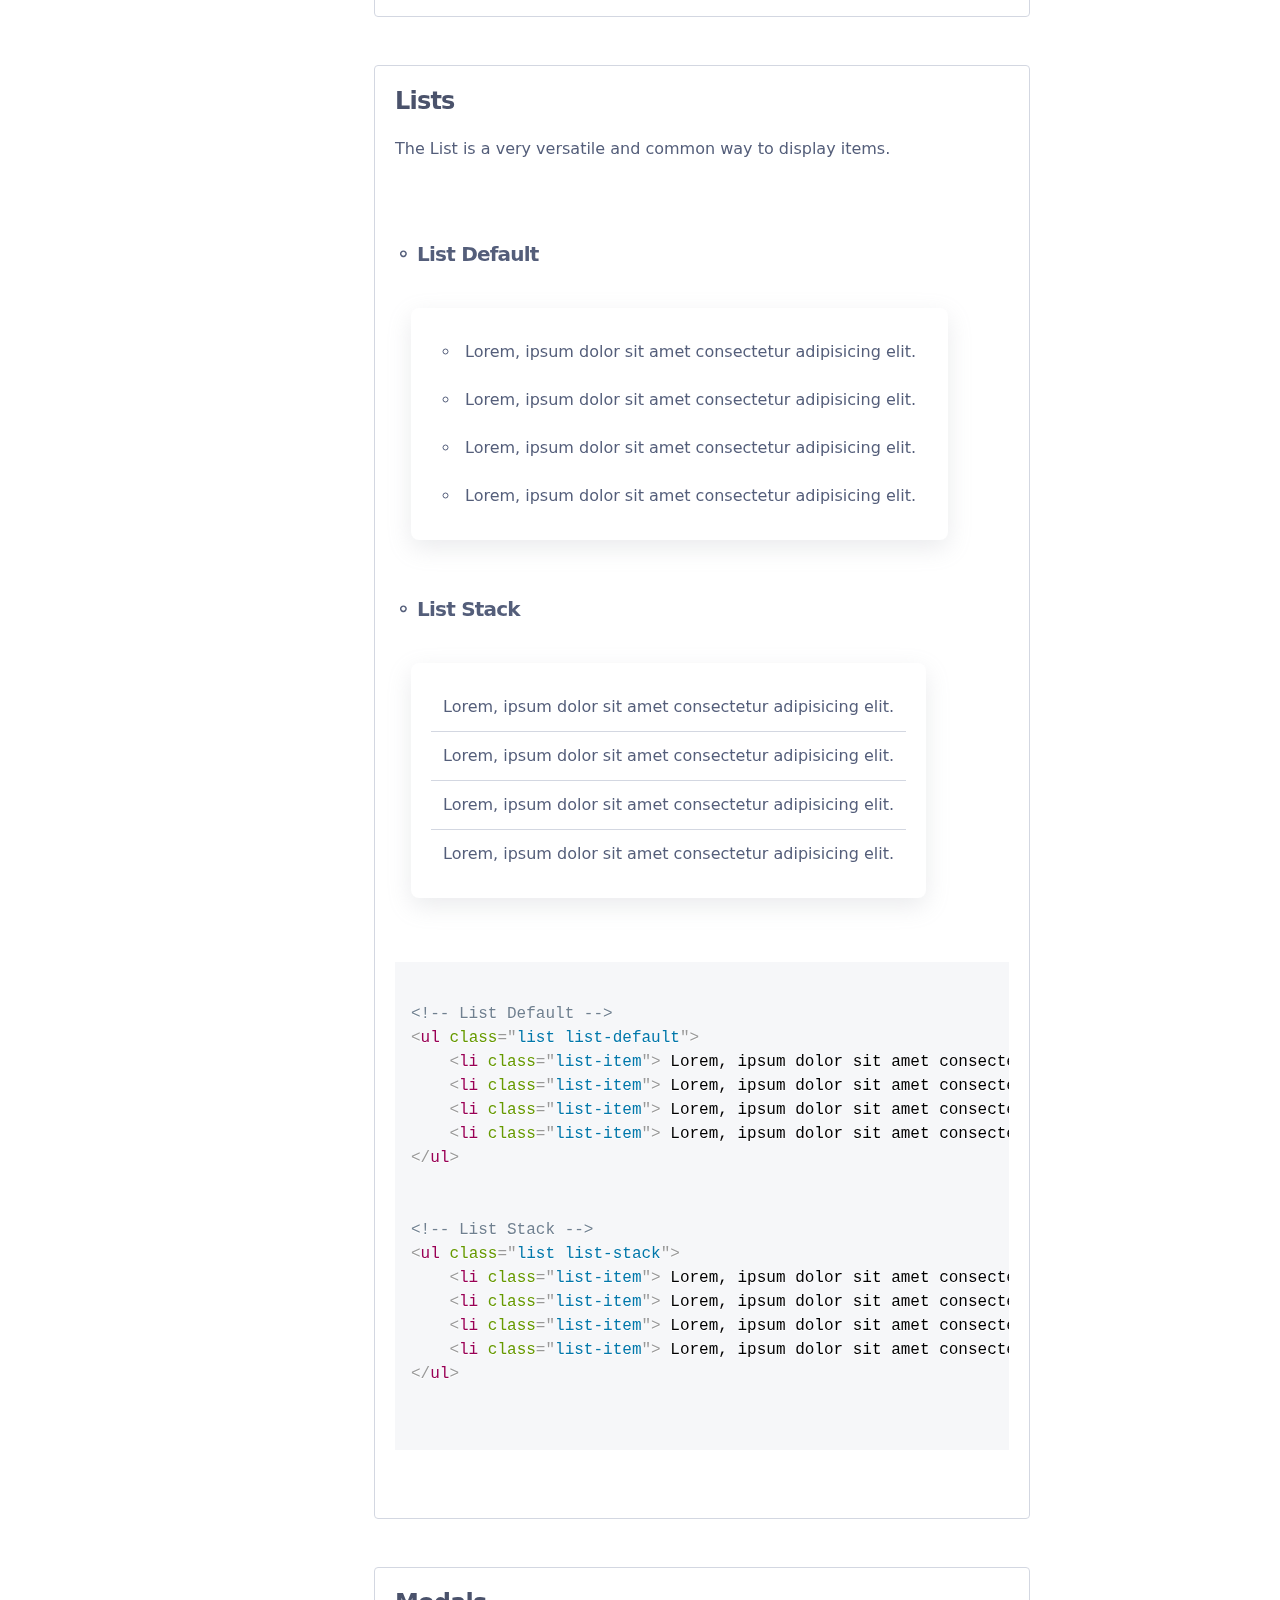
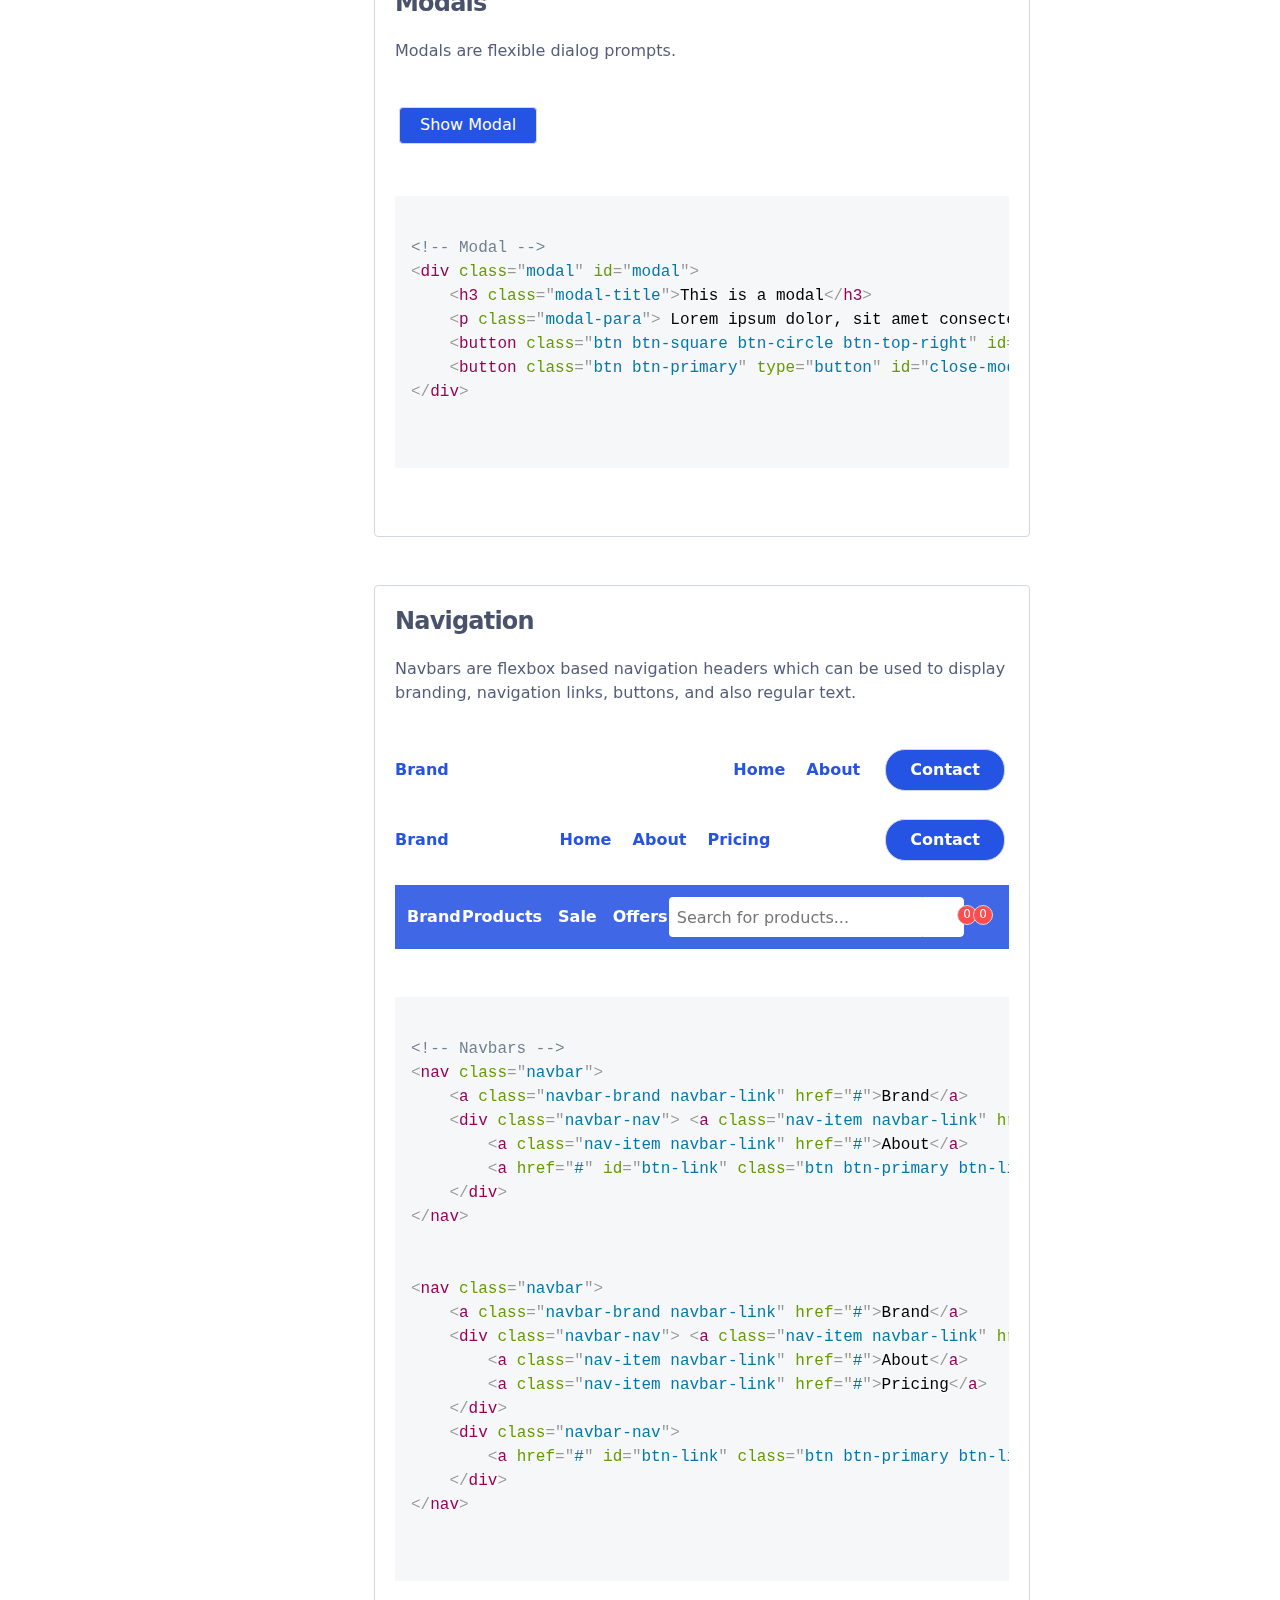
==== commit 895fb221: "feat: add search, modify doc, add download button" ====
--- a/docs/documentation.html
+++ b/docs/documentation.html
@@ -33,17 +33,42 @@
                         <a href="/docs/documentation.html">Docs</a>
                      </li>
                      <li class="nav-link">
-                        <a href="/docs/documentation.html">Download</a>
+                        <a
+                           style="cursor: pointer"
+                           onclick="window.open('https://github.com/duhbhavesh/driftcss/releases/download/1.0.0/drift.min.css')"
+                        >
+                           Download
+                        </a>
                      </li>
                   </ul>
                </div>
                <div class="nav-right">
-                  <form action="/" id="docsearch">
+                  <form id="docsearch">
                      <input
                         id="docsearch-input"
                         placeholder="Seach Docs..."
                         type="search"
+                        list="search"
+                        onkeyup="window.location='#' + this.value"
                      />
+
+                     <datalist id="search">
+                        <option value="installation"></option>
+                        <option value="alerts"></option>
+                        <option value="avatars"></option>
+                        <option value="badges"></option>
+                        <option value="buttons"></option>
+                        <option value="cards"></option>
+                        <option value="images"></option>
+                        <option value="inputs"></option>
+                        <option value="lists"></option>
+                        <option value="modals"></option>
+                        <option value="navigation"></option>
+                        <option value="rating"></option>
+                        <option value="grids"></option>
+                        <option value="toast"></option>
+                        <option value="typography"></option>
+                     </datalist>
                   </form>
                   <ul class="nav-links social-icons hide">
                      <li class="nav-link">
@@ -1417,7 +1442,10 @@
          </section>
          <section class="section-doc" id="typography">
             <h3 class="component-title">Typography</h3>
-            <p class="component-details"></p>
+            <p class="component-details">
+               Typography contains default styles of headings semantic text list
+               etc.
+            </p>
             <div class="row">
                <div class="column">
                   <h1>
--- a/css/index.css
+++ b/css/index.css
@@ -45,7 +45,6 @@
   border-radius: 0.2rem;
   padding: 0.4rem;
   padding-left: 0.8rem;
-  padding-right: 2rem;
   background-color: #f1f2f6;
 }
 
@@ -207,6 +206,18 @@
     width: 20%;
   }
 
+  .nav-right {
+    width: 40%;
+    justify-content: space-between;
+  }
+
+  #docsearch {
+    width: 85%;
+  }
+  #docsearch-input {
+    width: 85%;
+  }
+
   .hero {
     flex-direction: row;
     justify-content: space-between;
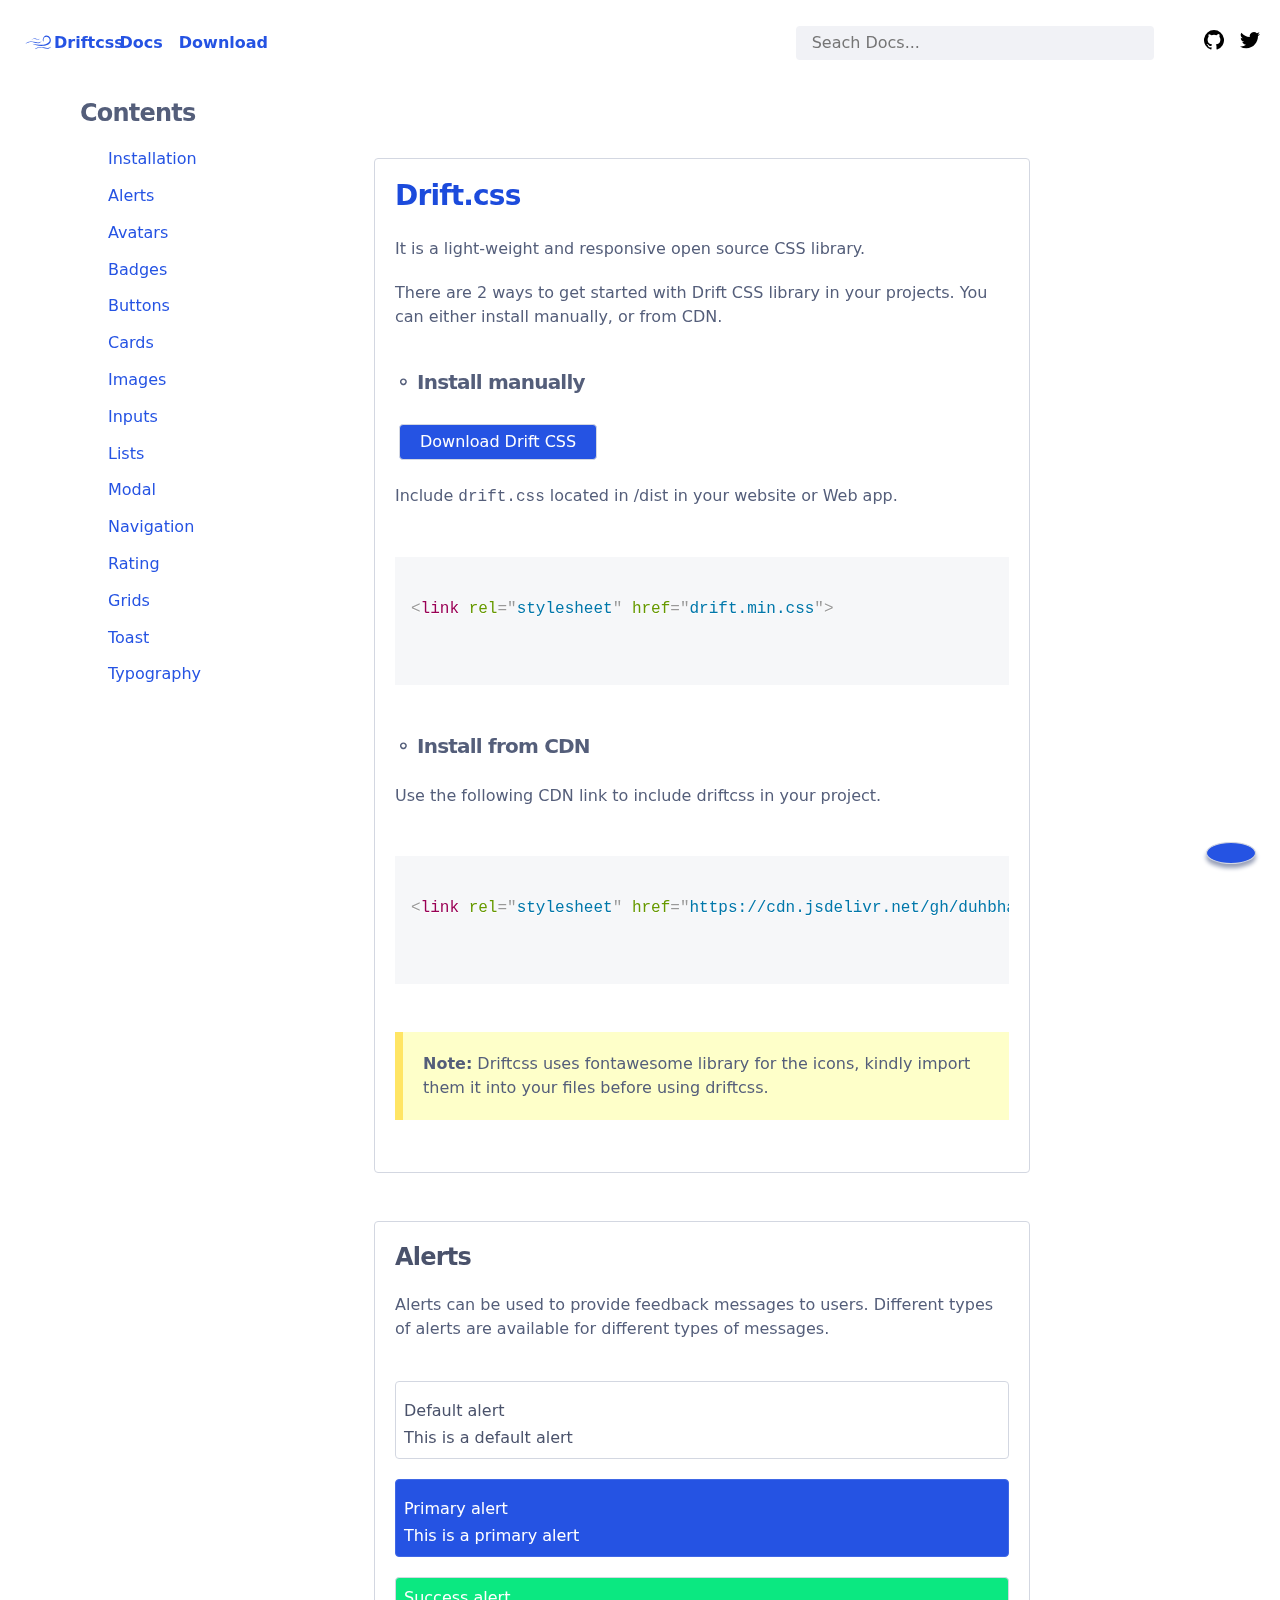
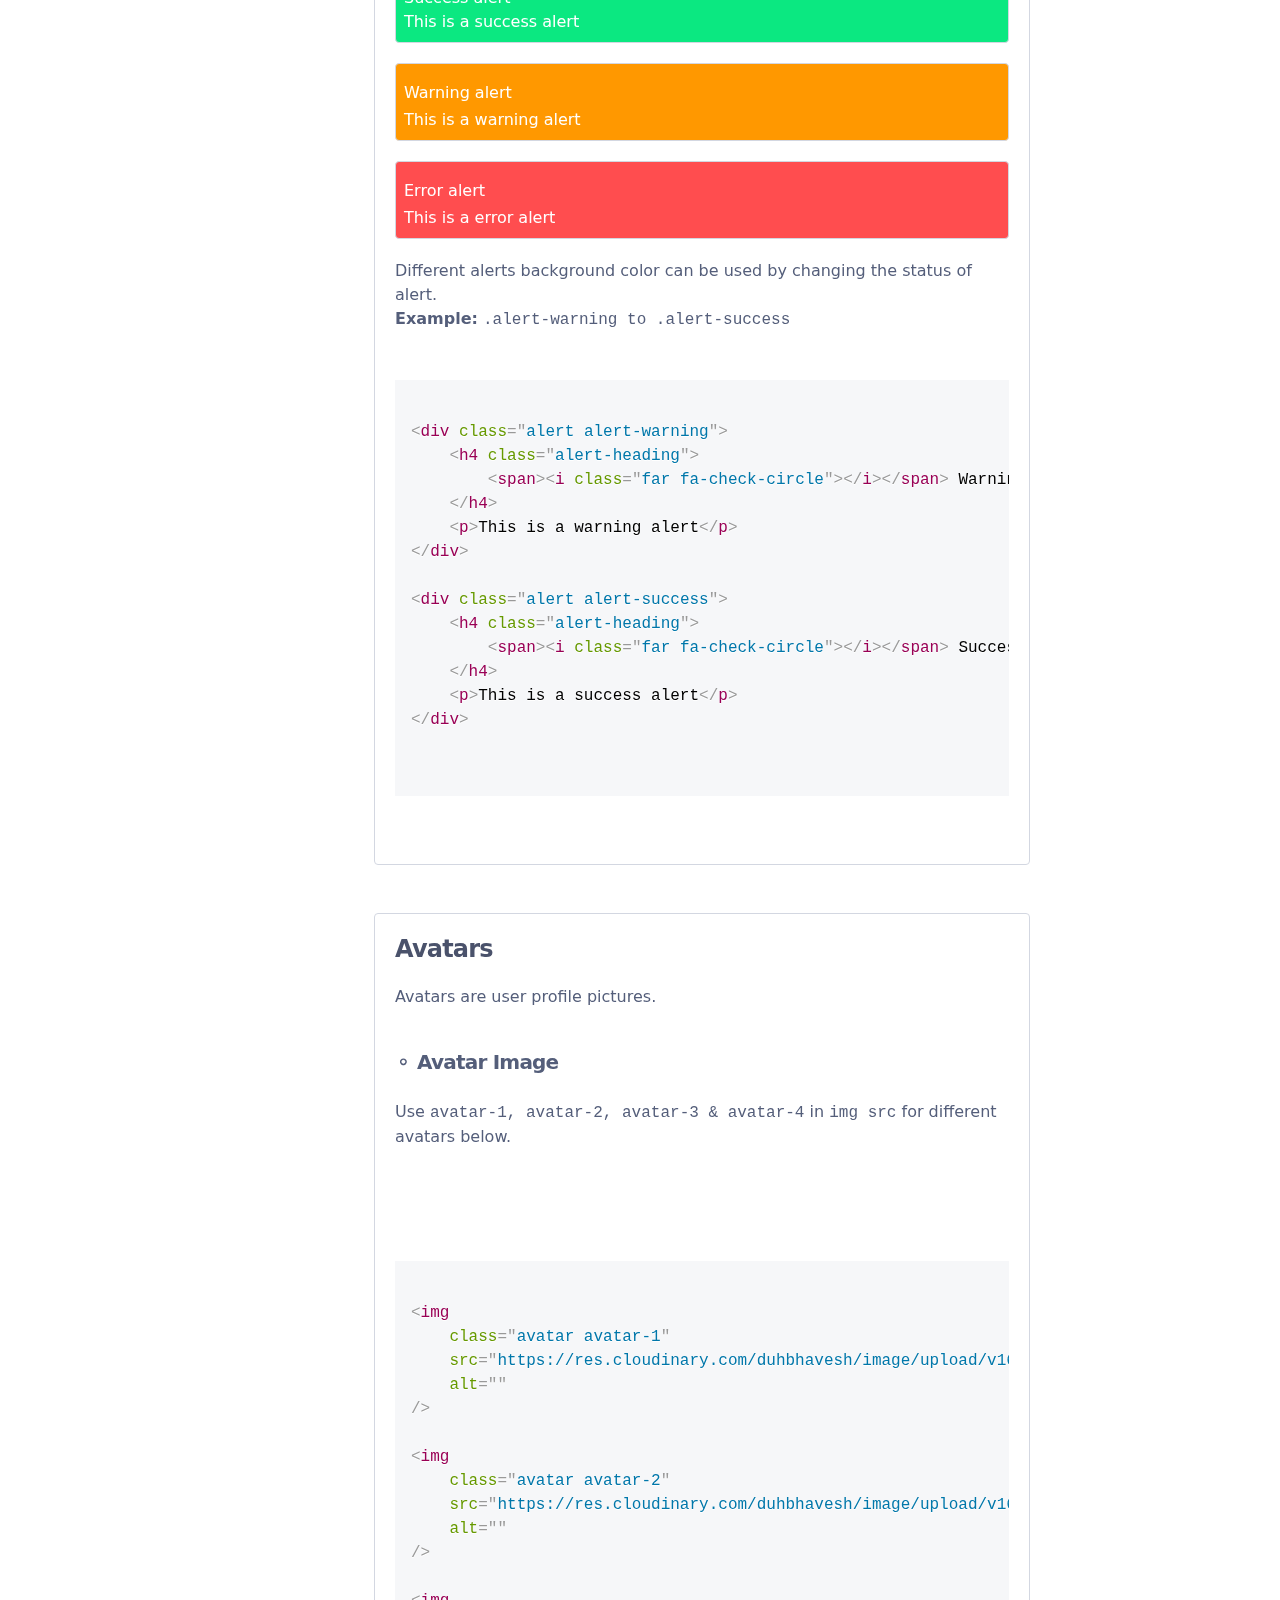
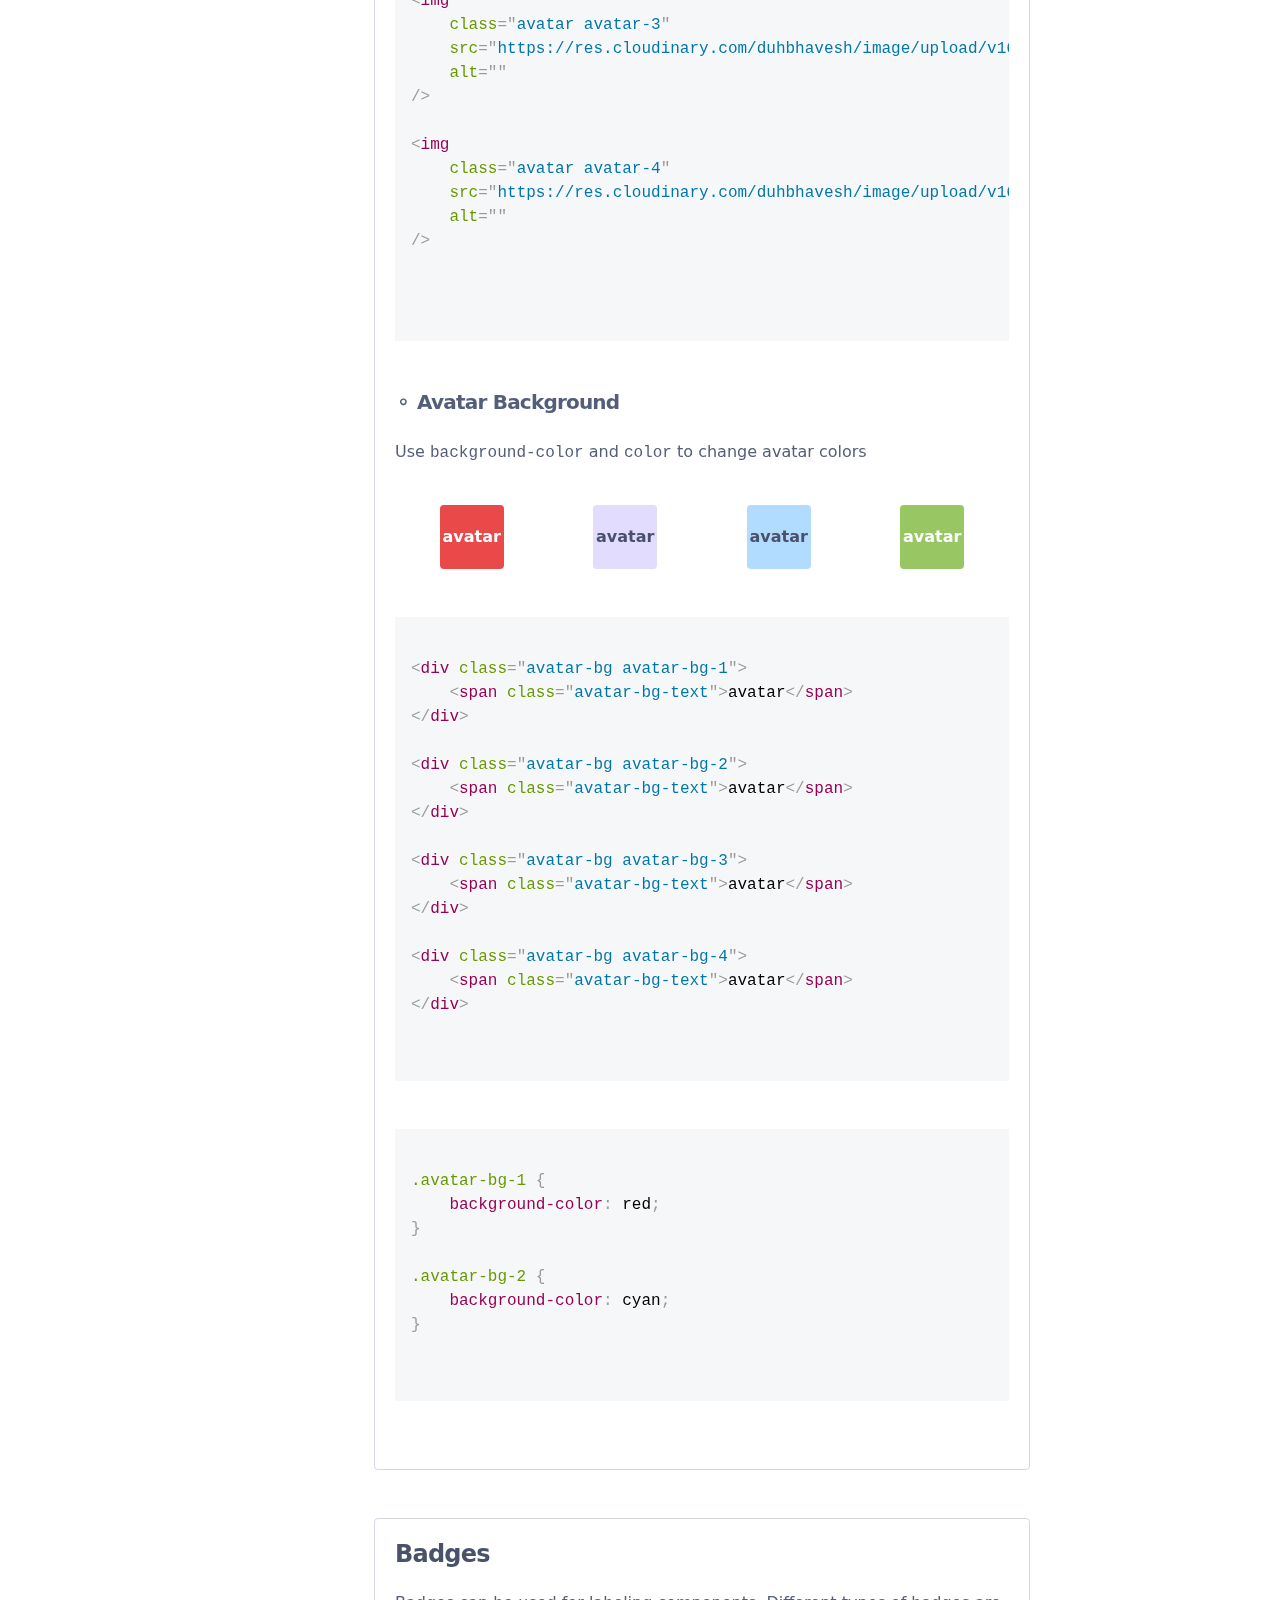
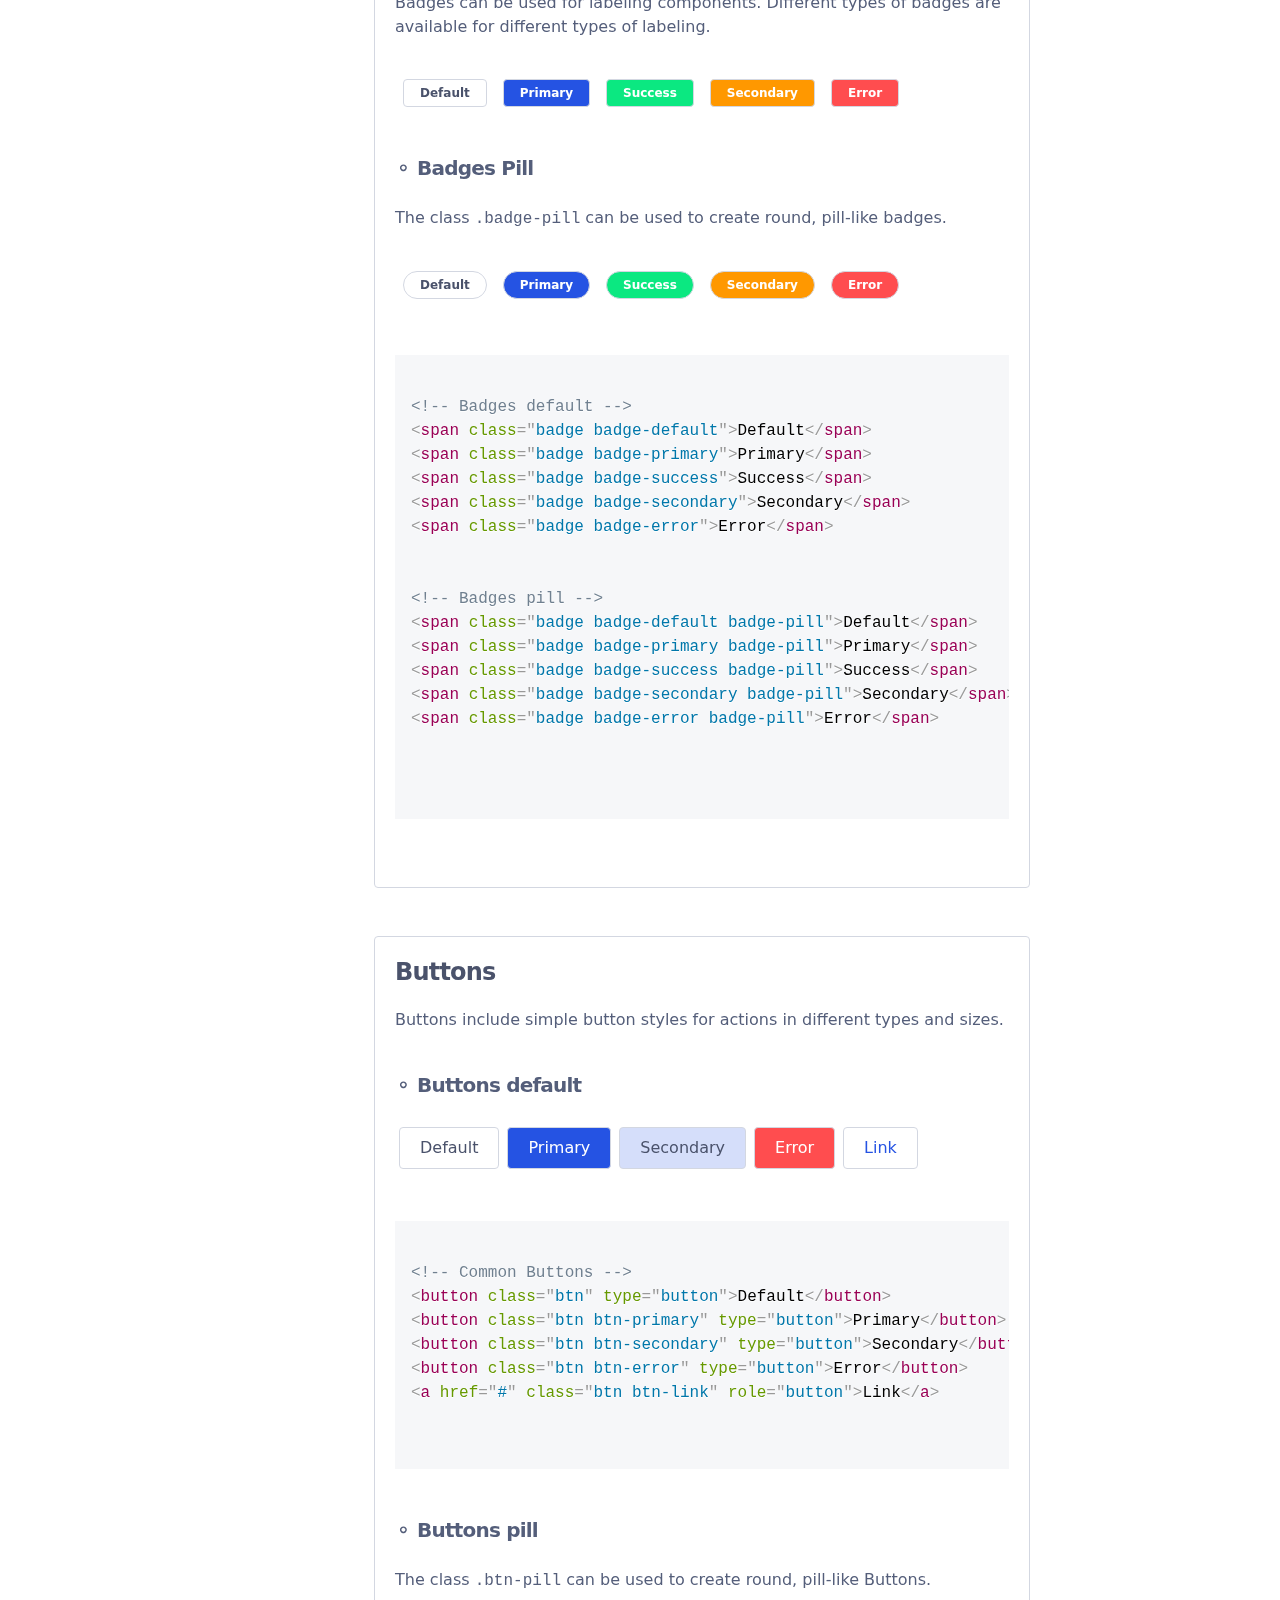
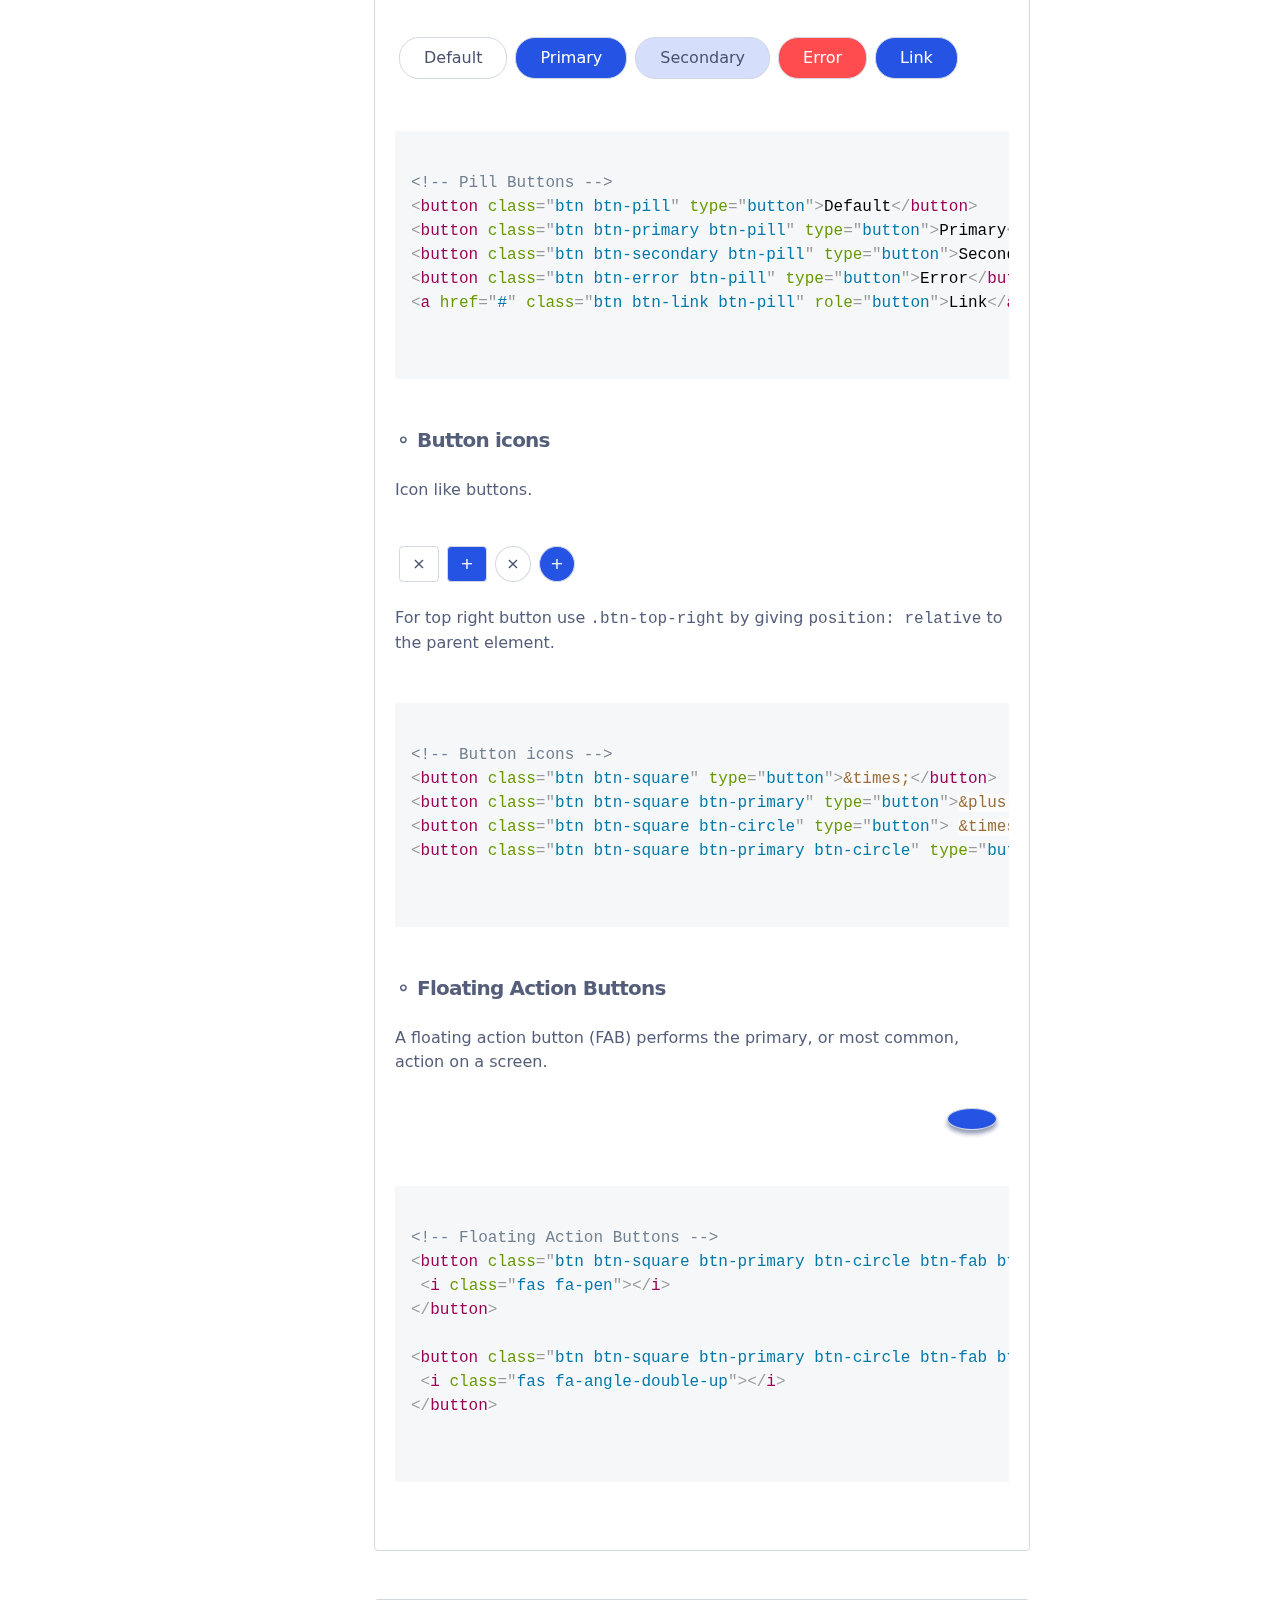
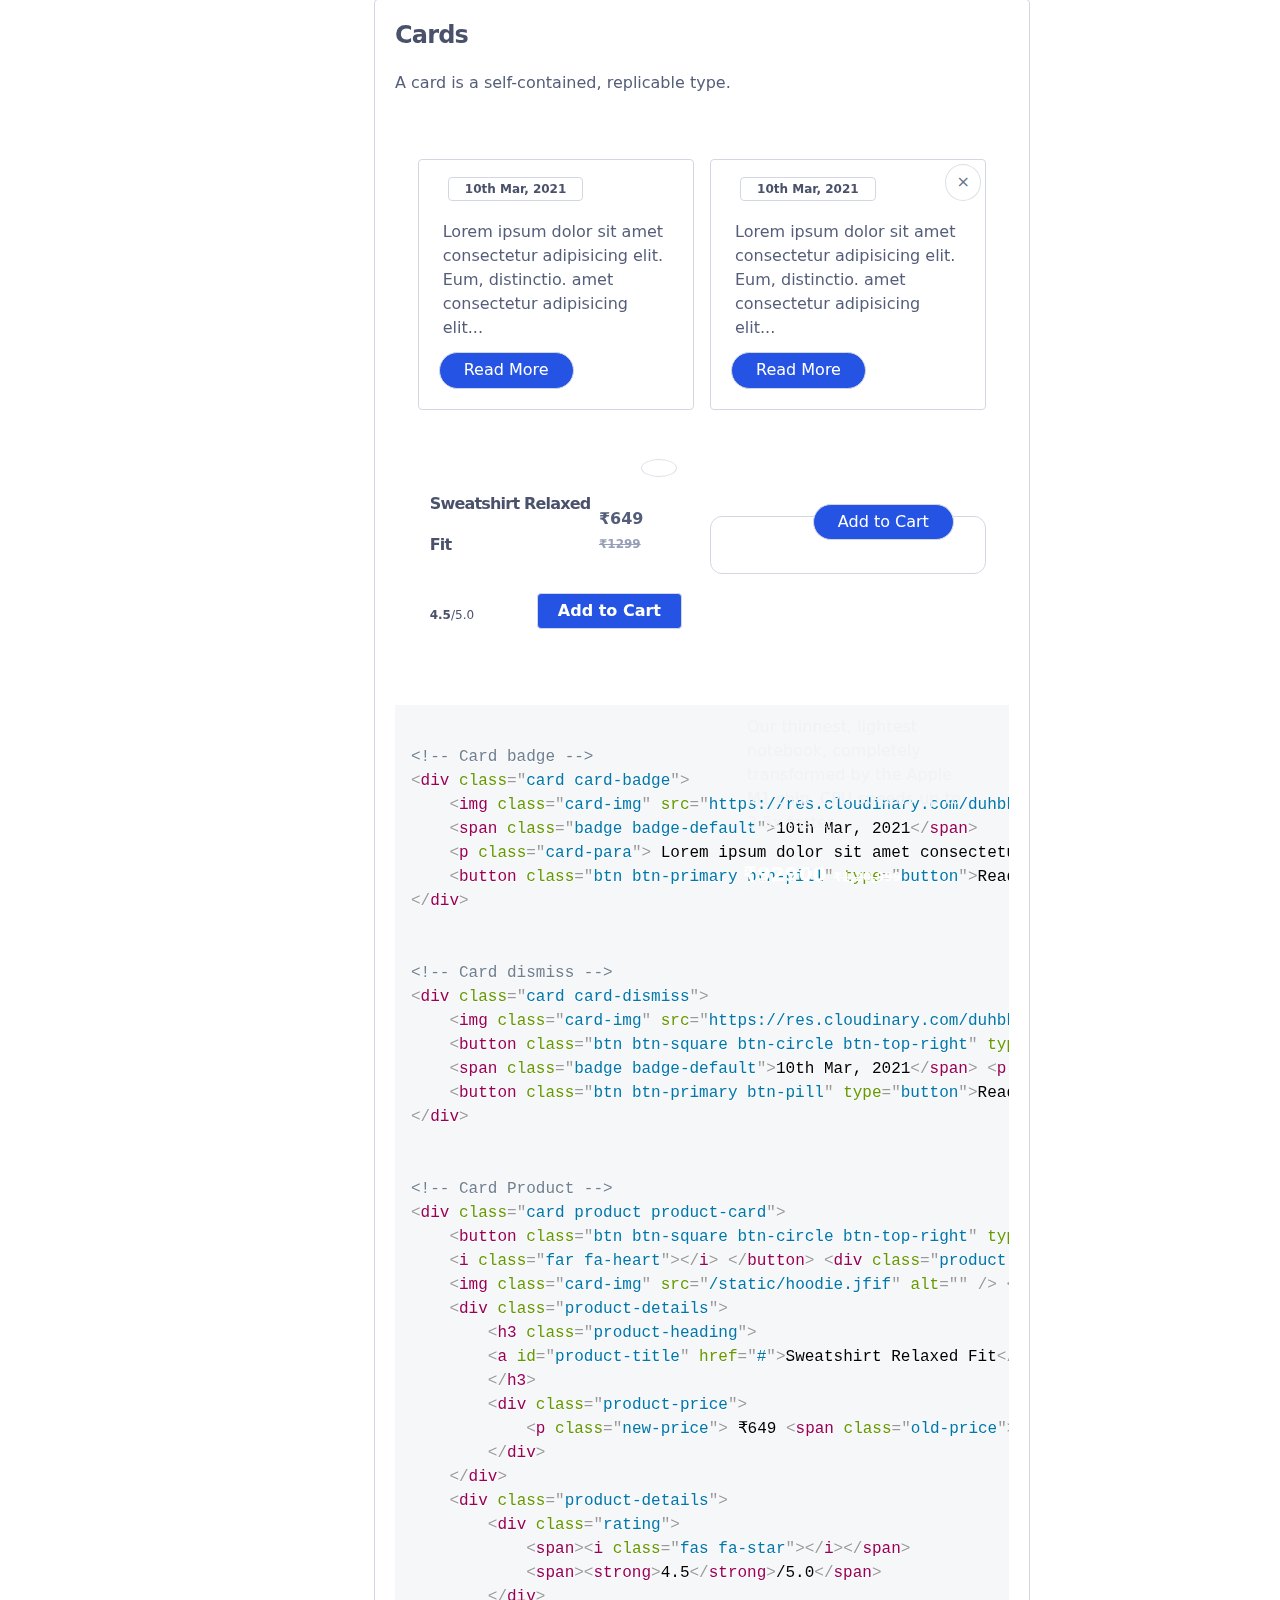
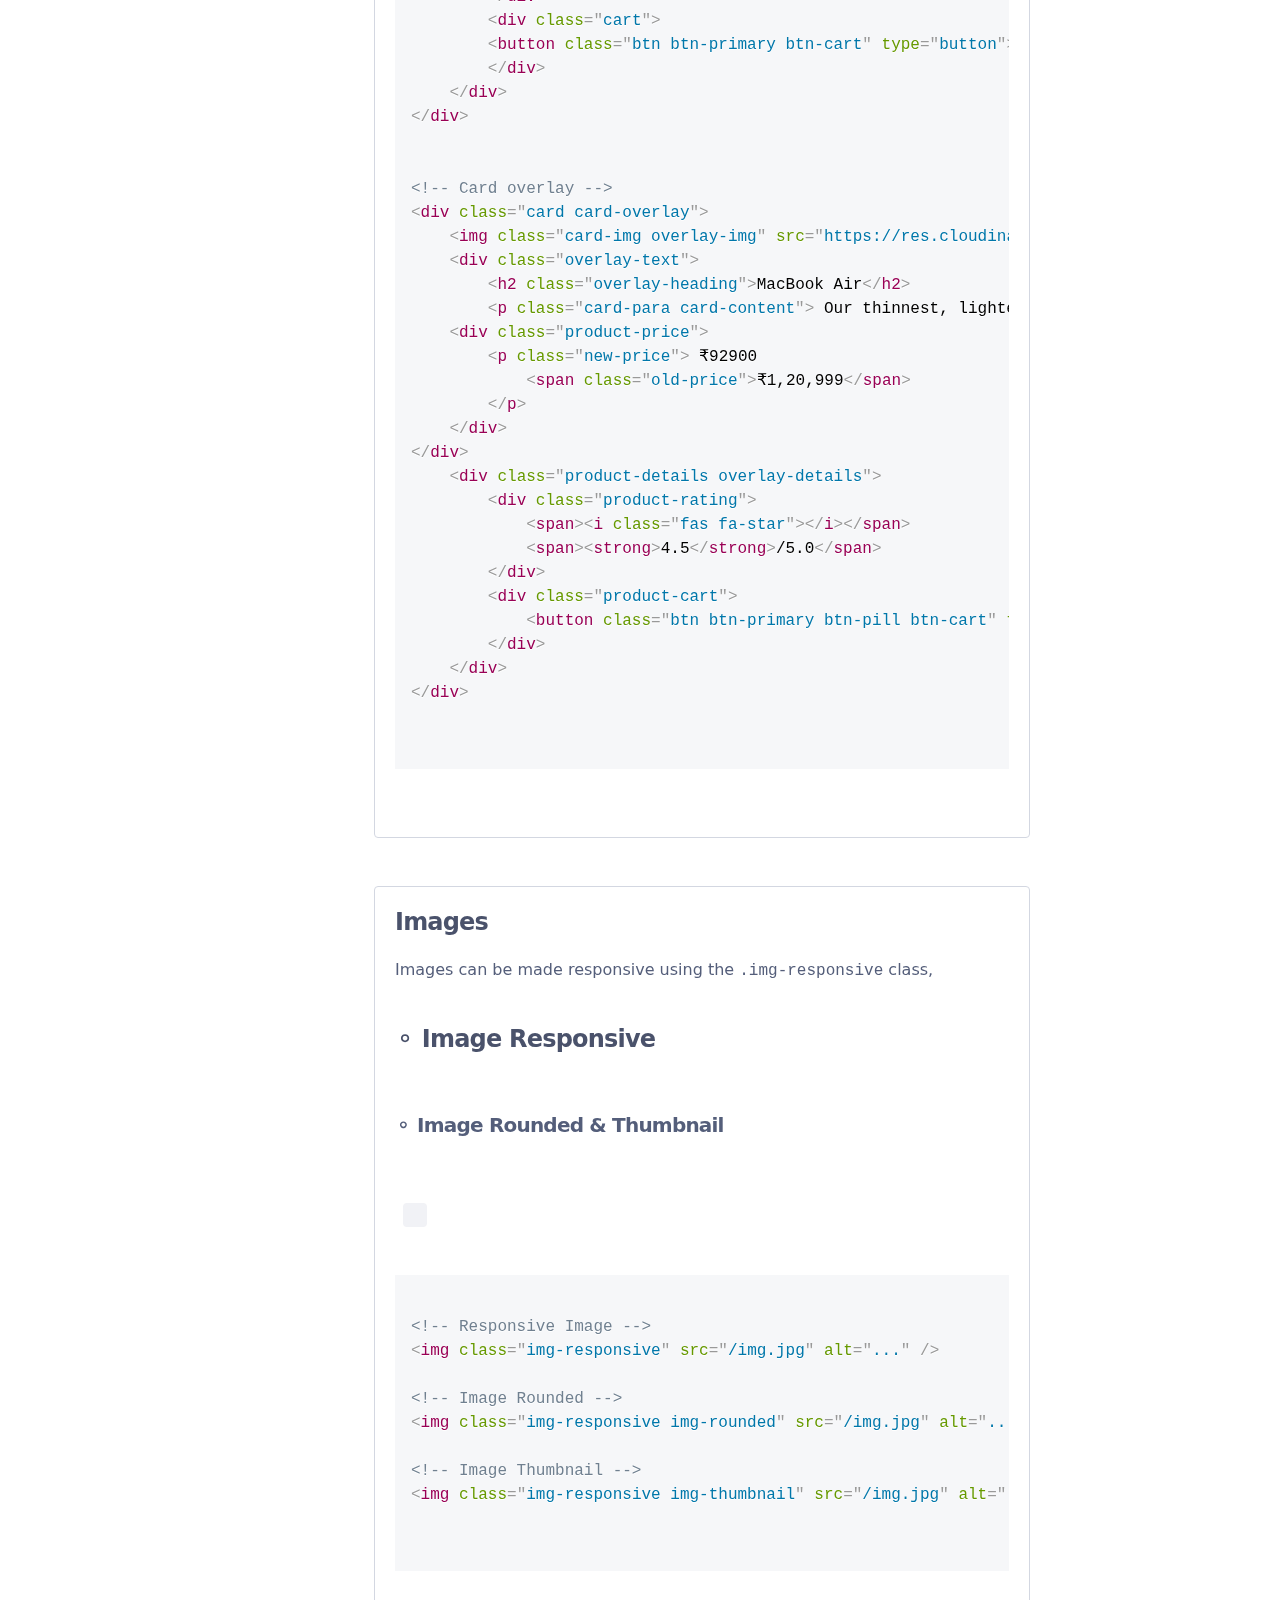
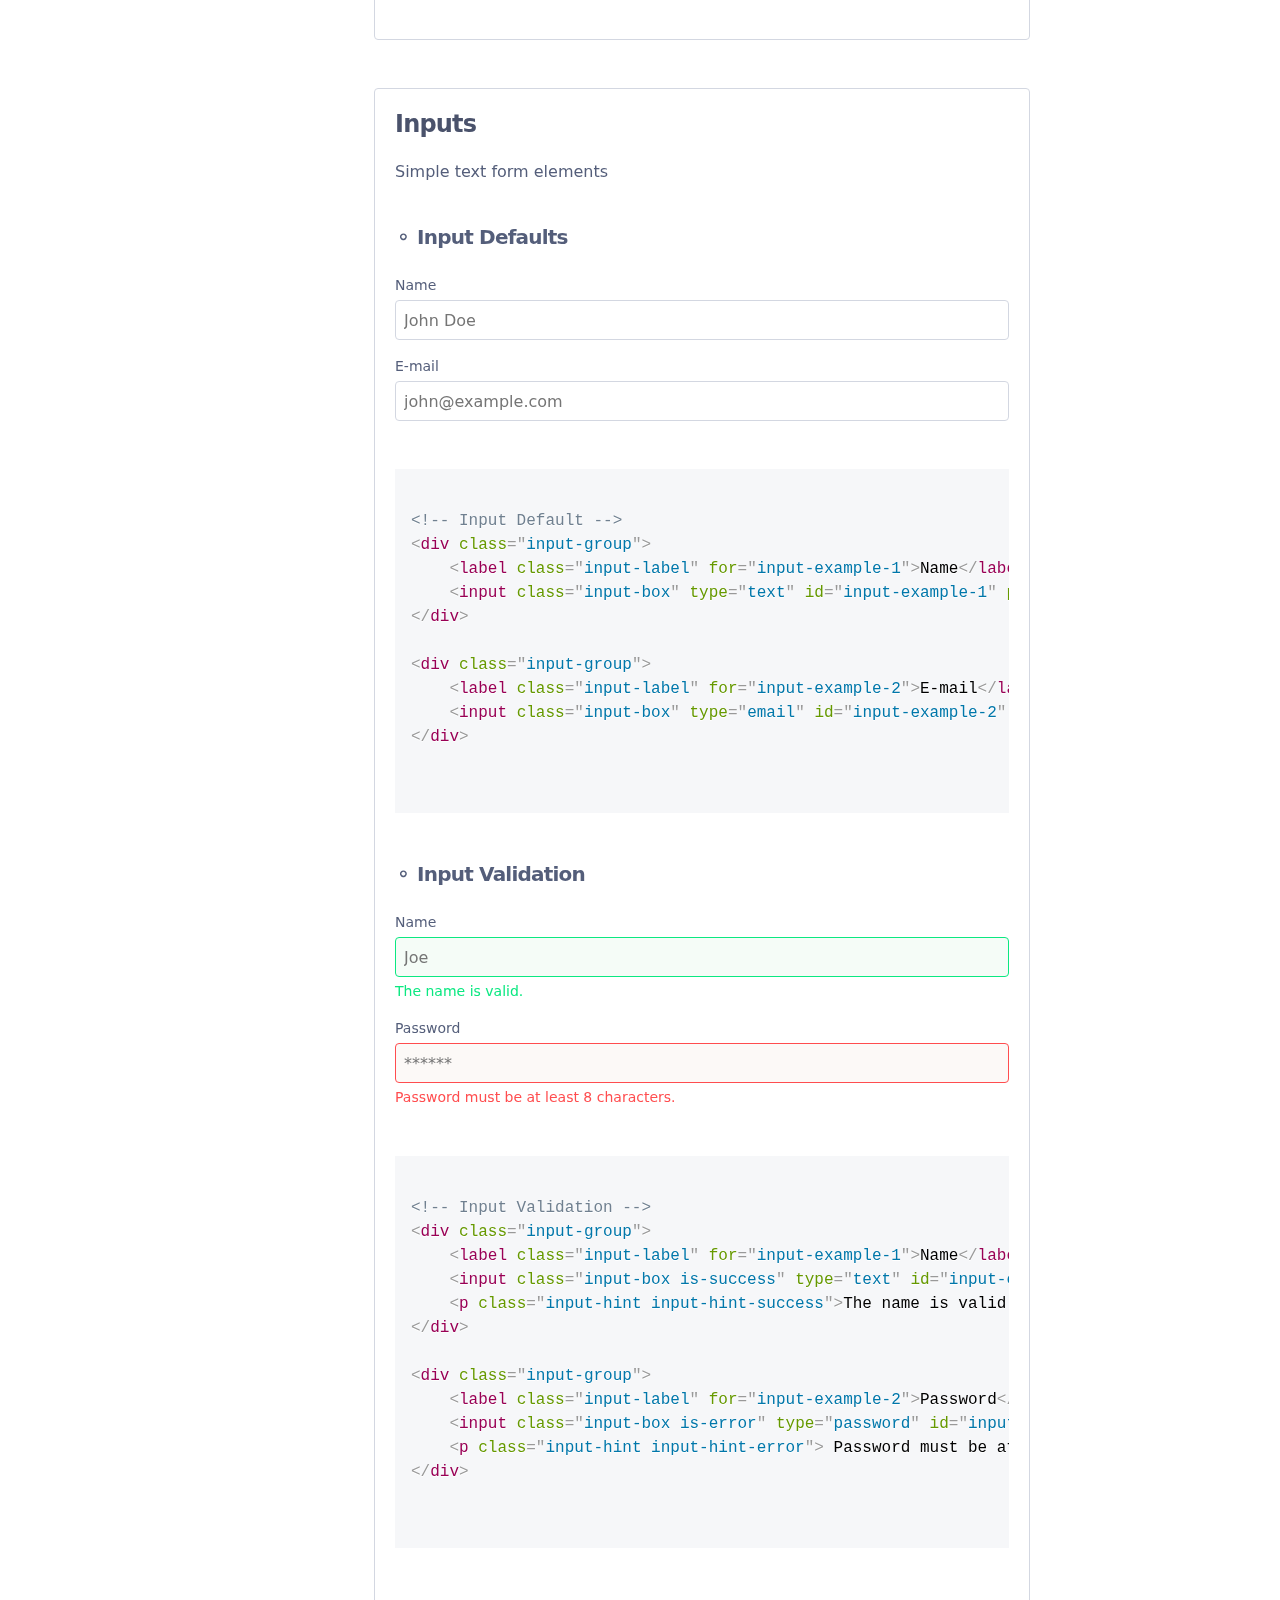
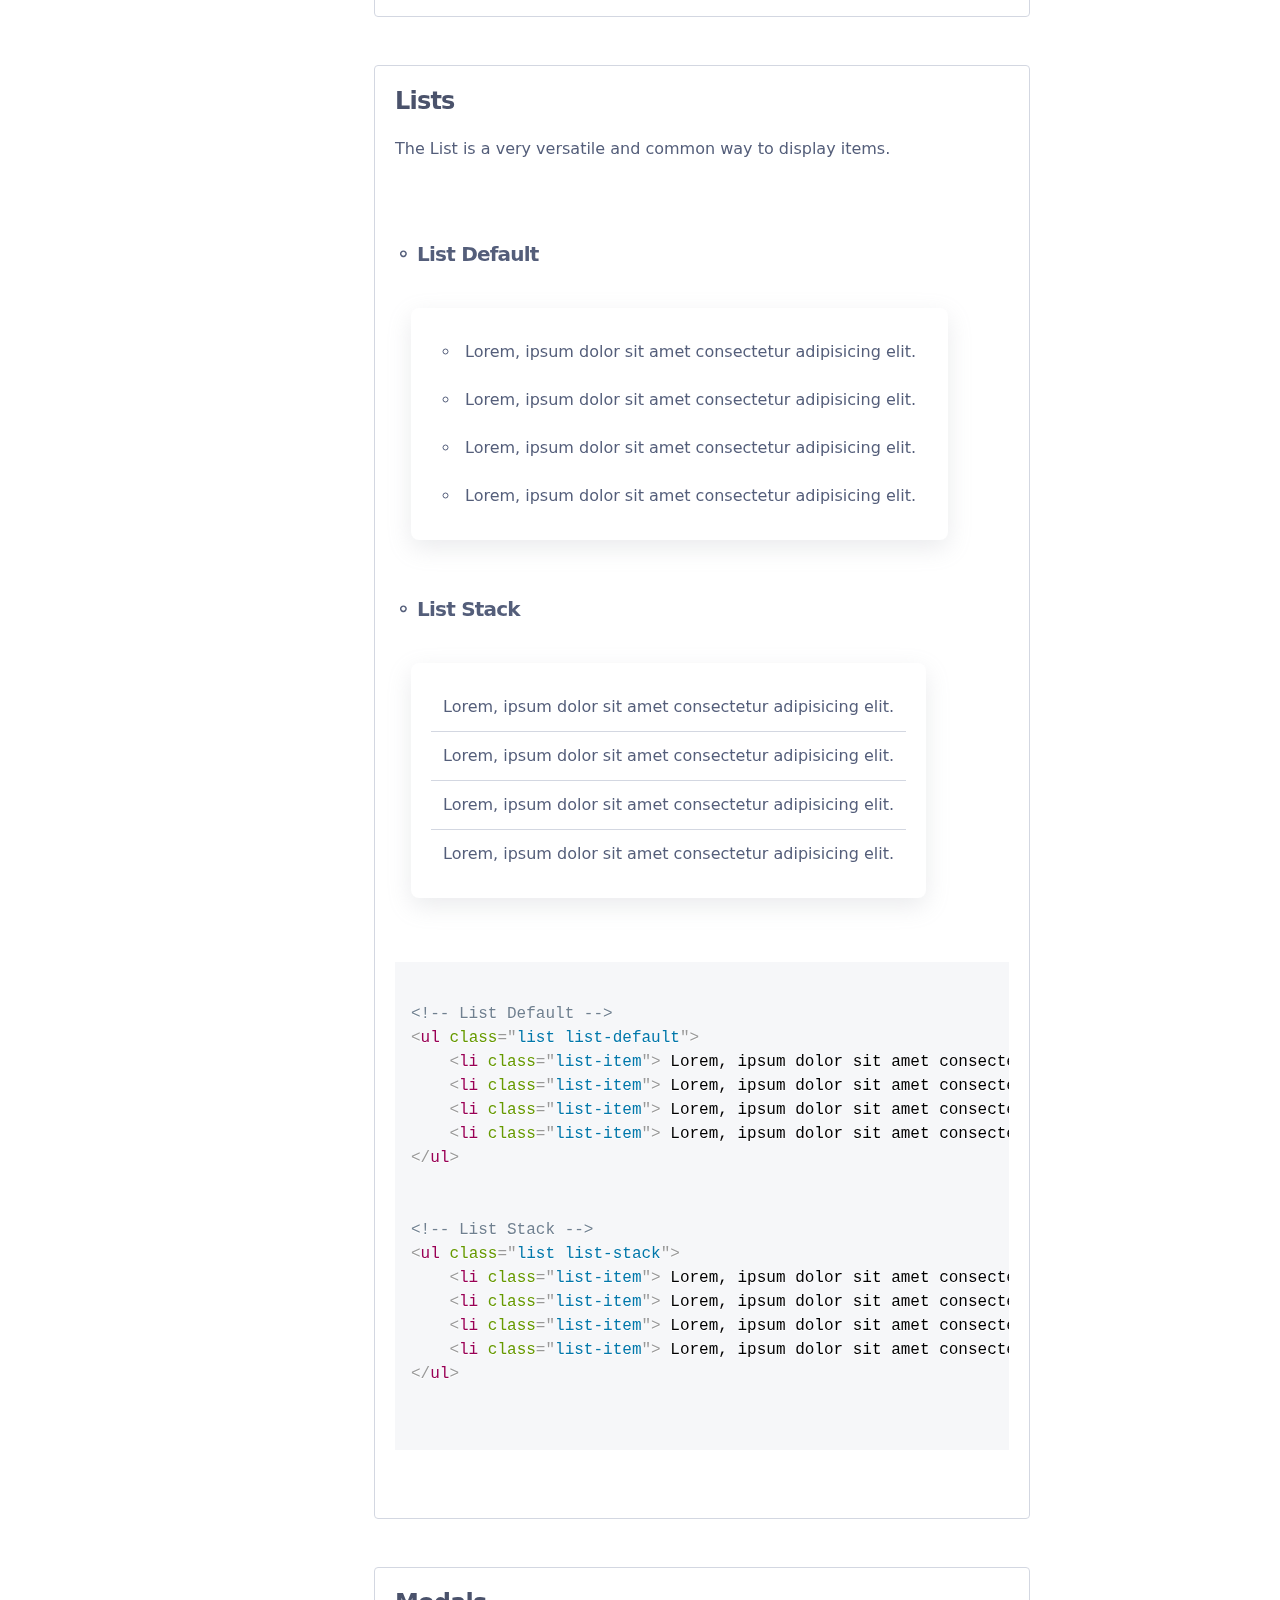
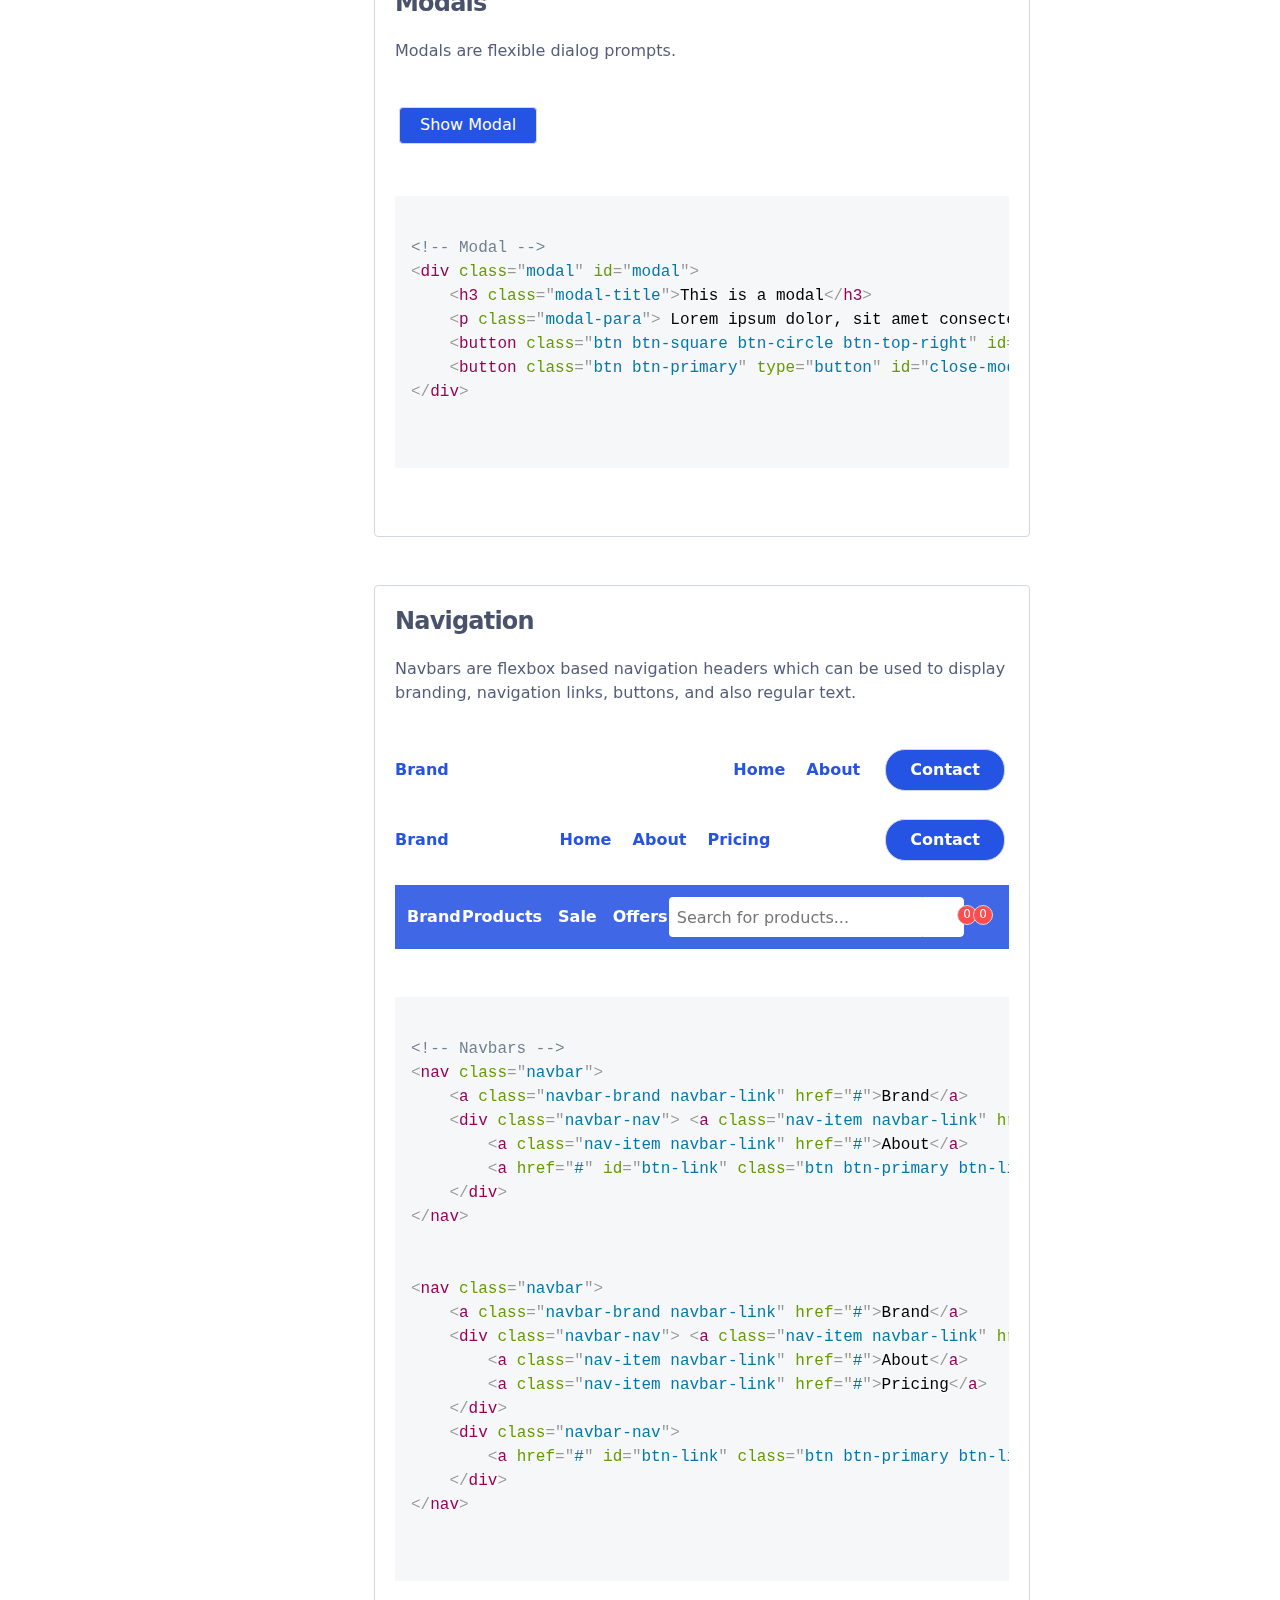
==== commit 7c47cf11: "fix: search and components link" ====
--- a/docs/documentation.html
+++ b/docs/documentation.html
@@ -625,7 +625,7 @@
                   </div>
                   <div class="product-details">
                      <h3 class="product-heading">
-                        <a id="product-title" href="#"
+                        <a id="product-title" href="#cards"
                            >Sweatshirt Relaxed Fit</a
                         >
                      </h3>
@@ -818,7 +818,7 @@
                      class="input-box"
                      type="text"
                      id="input-example-1"
-                     placeholder="Name"
+                     placeholder="John Doe"
                   />
                </div>
                <div class="input-group">
@@ -829,7 +829,7 @@
                      class="input-box"
                      type="email"
                      id="input-example-2"
-                     placeholder="E-mail"
+                     placeholder="john@example.com"
                   />
                </div>
                <div class="code-toolbar">
@@ -855,7 +855,7 @@
                      class="input-box is-success"
                      type="text"
                      id="input-example-1"
-                     placeholder="..."
+                     placeholder="Joe"
                      required
                   />
                   <p class="input-hint input-hint-success">
@@ -870,7 +870,7 @@
                      class="input-box is-error"
                      type="password"
                      id="input-example-2"
-                     placeholder="..."
+                     placeholder="******"
                      required
                   />
                   <p class="input-hint input-hint-error">
@@ -1010,10 +1010,14 @@
             </p>
             <div class="navbars">
                <nav class="navbar navbar-nav">
-                  <a class="navbar-brand navbar-link" href="#">Brand</a>
+                  <a class="navbar-brand navbar-link" href="#navigation"
+                     >Brand</a
+                  >
                   <div class="navbar-nav">
-                     <a class="nav-item navbar-link" href="#">Home</a>
-                     <a class="nav-item navbar-link" href="#">About</a>
+                     <a class="nav-item navbar-link" href="#navigation">Home</a>
+                     <a class="nav-item navbar-link" href="#navigation"
+                        >About</a
+                     >
                      <a
                         href="#"
                         id="btn-link"
@@ -1024,15 +1028,21 @@
                   </div>
                </nav>
                <nav class="navbar navbar-nav">
-                  <a class="navbar-brand navbar-link" href="#">Brand</a>
+                  <a class="navbar-brand navbar-link" href="#navigation"
+                     >Brand</a
+                  >
                   <div class="navbar-nav">
-                     <a class="nav-item navbar-link" href="#">Home</a>
-                     <a class="nav-item navbar-link" href="#">About</a>
-                     <a class="nav-item navbar-link" href="#">Pricing</a>
+                     <a class="nav-item navbar-link" href="#navigation">Home</a>
+                     <a class="nav-item navbar-link" href="#navigation"
+                        >About</a
+                     >
+                     <a class="nav-item navbar-link" href="#navigation"
+                        >Pricing</a
+                     >
                   </div>
                   <div class="navbar-nav">
                      <a
-                        href="#"
+                        href="#navigation"
                         id="btn-link"
                         class="btn btn-primary btn-link btn-pill navbar-link"
                         role="button"
@@ -1043,18 +1053,25 @@
 
                <div class="container-nav">
                   <nav class="navbar navbar-md">
-                     <a class="navbar-brand navbar-link nav-item-link" href="#">
+                     <a
+                        class="navbar-brand navbar-link nav-item-link"
+                        href="#navigation"
+                     >
                         Brand
                      </a>
                      <ul class="nav-items">
                         <li class="nav-item navbar-link">
-                           <a href="#" class="nav-item-link">Products</a>
+                           <a href="#navigation" class="nav-item-link"
+                              >Products</a
+                           >
                         </li>
                         <li class="nav-item navbar-link">
-                           <a href="#" class="nav-item-link">Sale</a>
+                           <a href="#navigation" class="nav-item-link">Sale</a>
                         </li>
                         <li class="nav-item navbar-link">
-                           <a href="#" class="nav-item-link">Offers</a>
+                           <a href="#navigation" class="nav-item-link"
+                              >Offers</a
+                           >
                         </li>
                      </ul>
                      <form class="form-inline">
@@ -1101,7 +1118,10 @@
                               </button>
                            </li>
                            <li class="nav-item navbar-link">
-                              <a class="navbar-brand nav-item-link" href="#">
+                              <a
+                                 class="navbar-brand nav-item-link"
+                                 href="#navigation"
+                              >
                                  Brand
                               </a>
                            </li>
@@ -1150,7 +1170,7 @@
                      <div class="container-sidebar">
                         <div class="sidebar-top">
                            <div class="sidebar-login">
-                              <a class="btn btn-primary" href="#"
+                              <a class="btn btn-primary" href="#navigation"
                                  ><i
                                     class="
                                        fas fas-sidebar fas-sidebar-user
